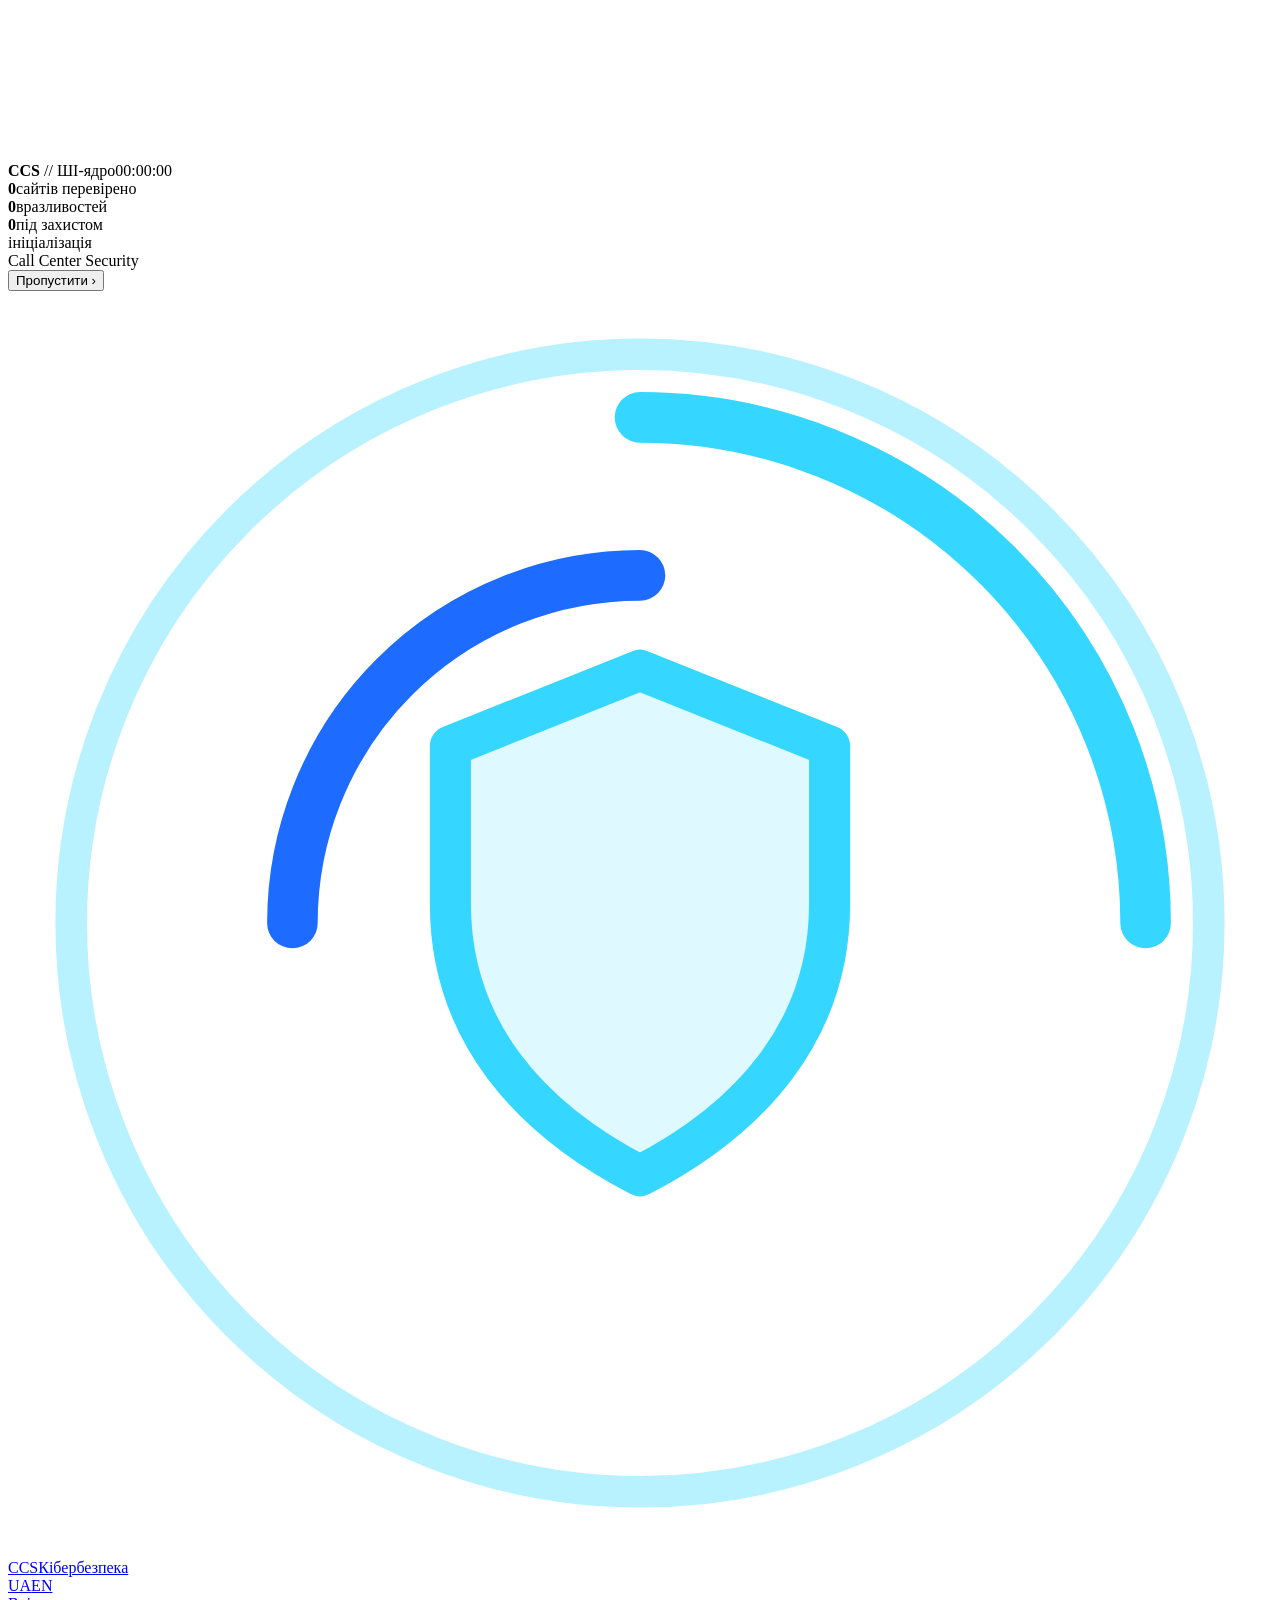
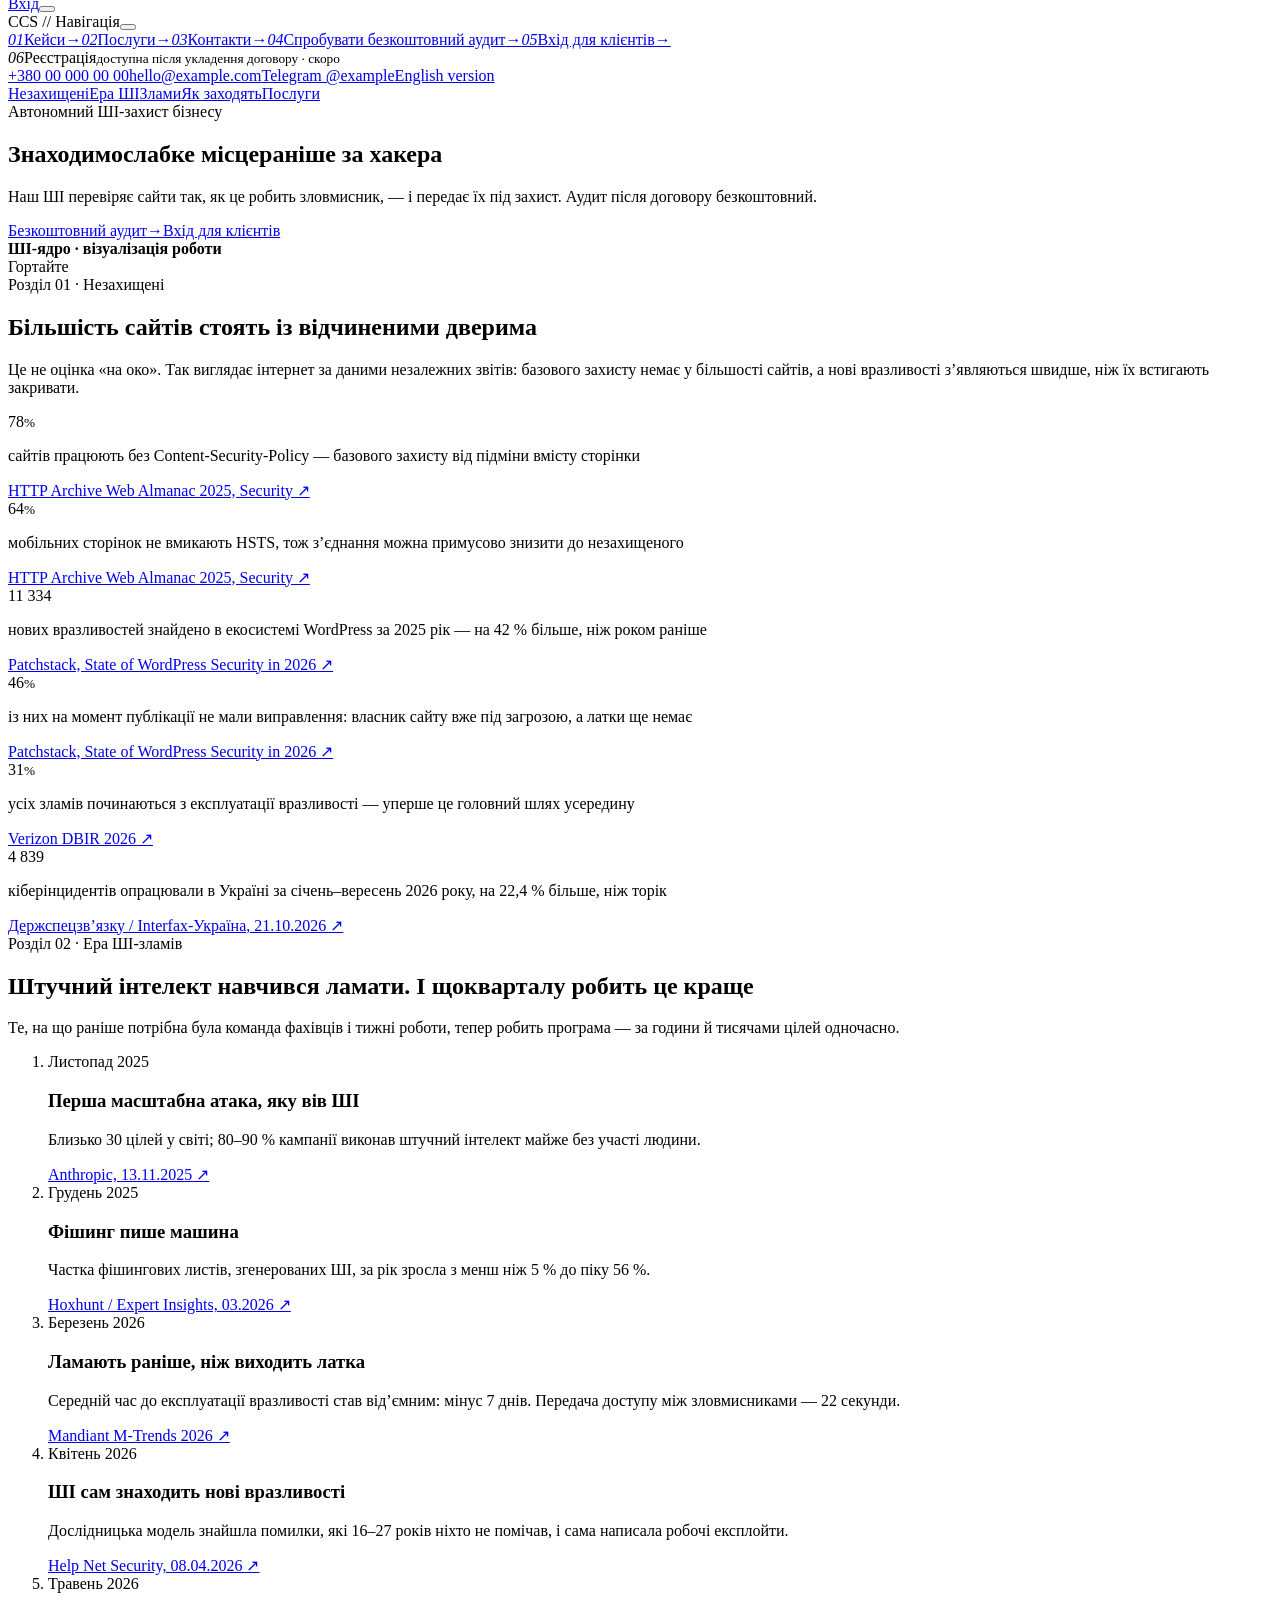
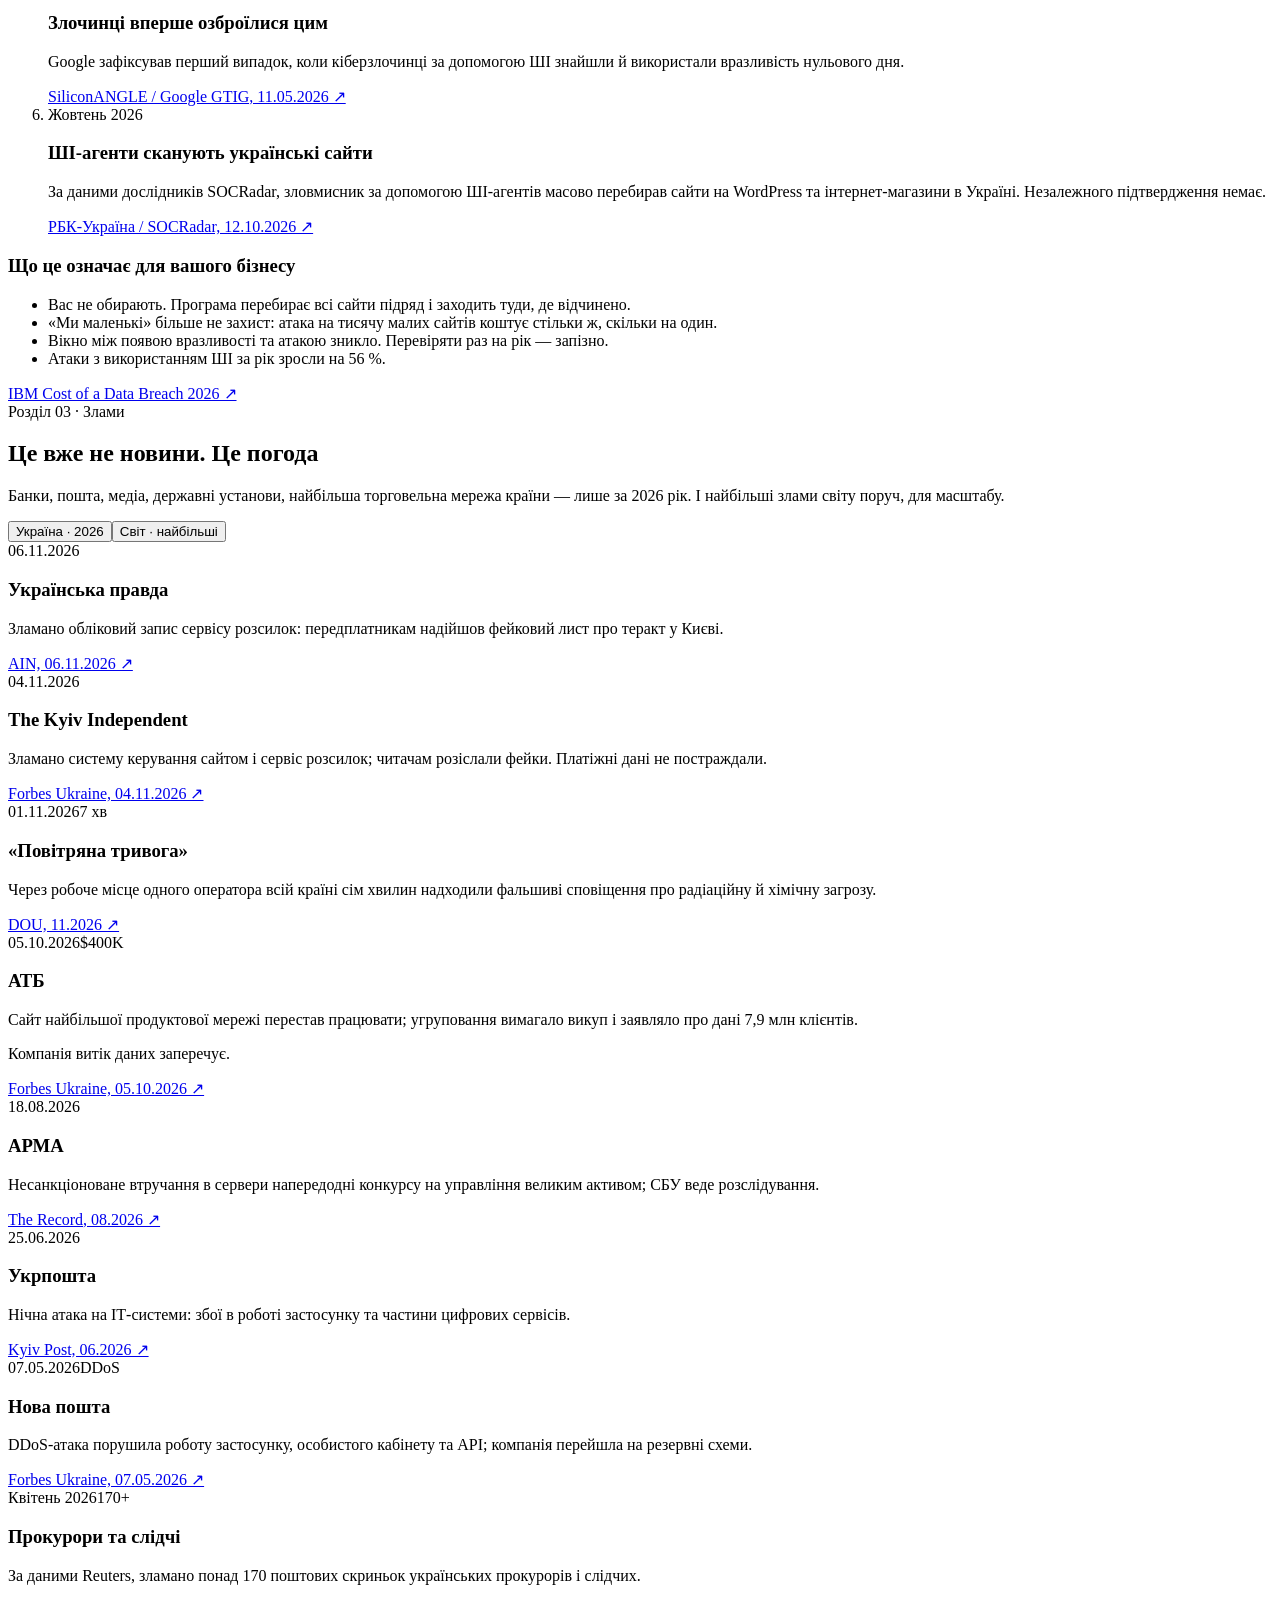
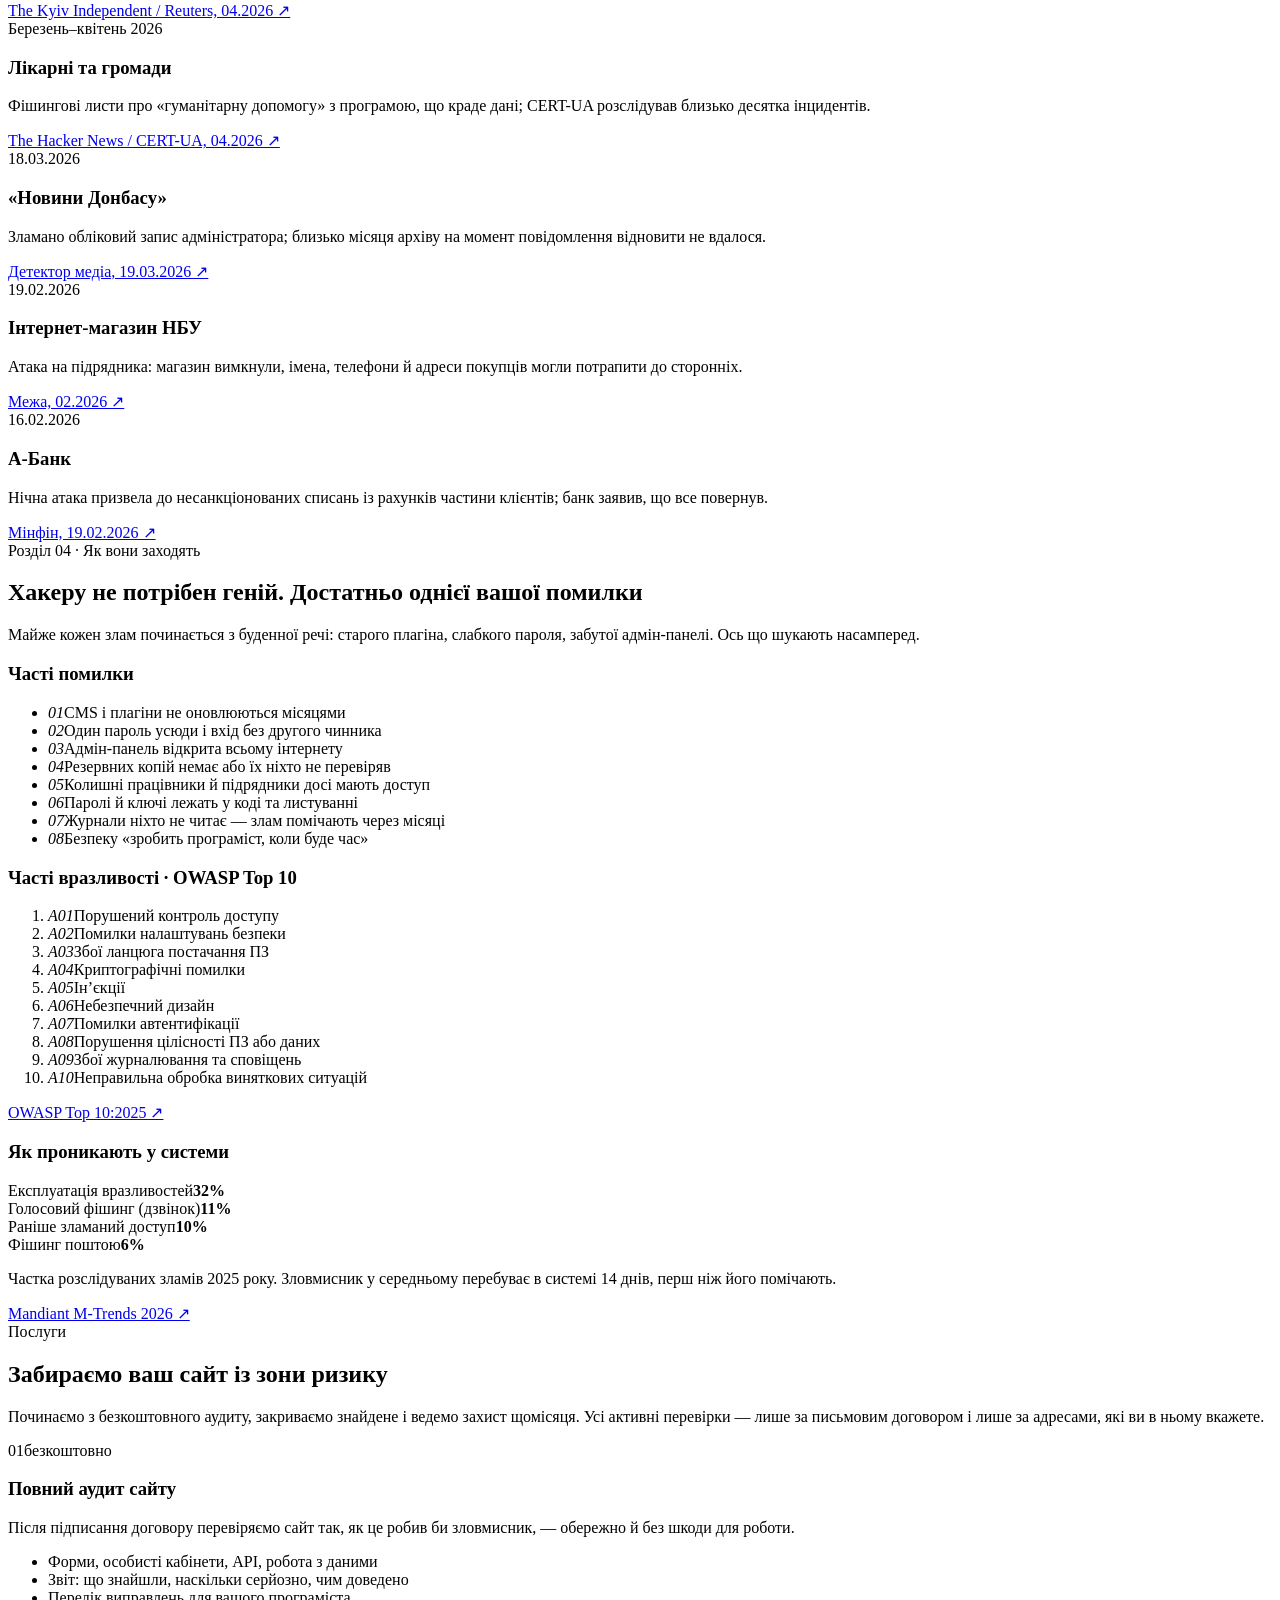
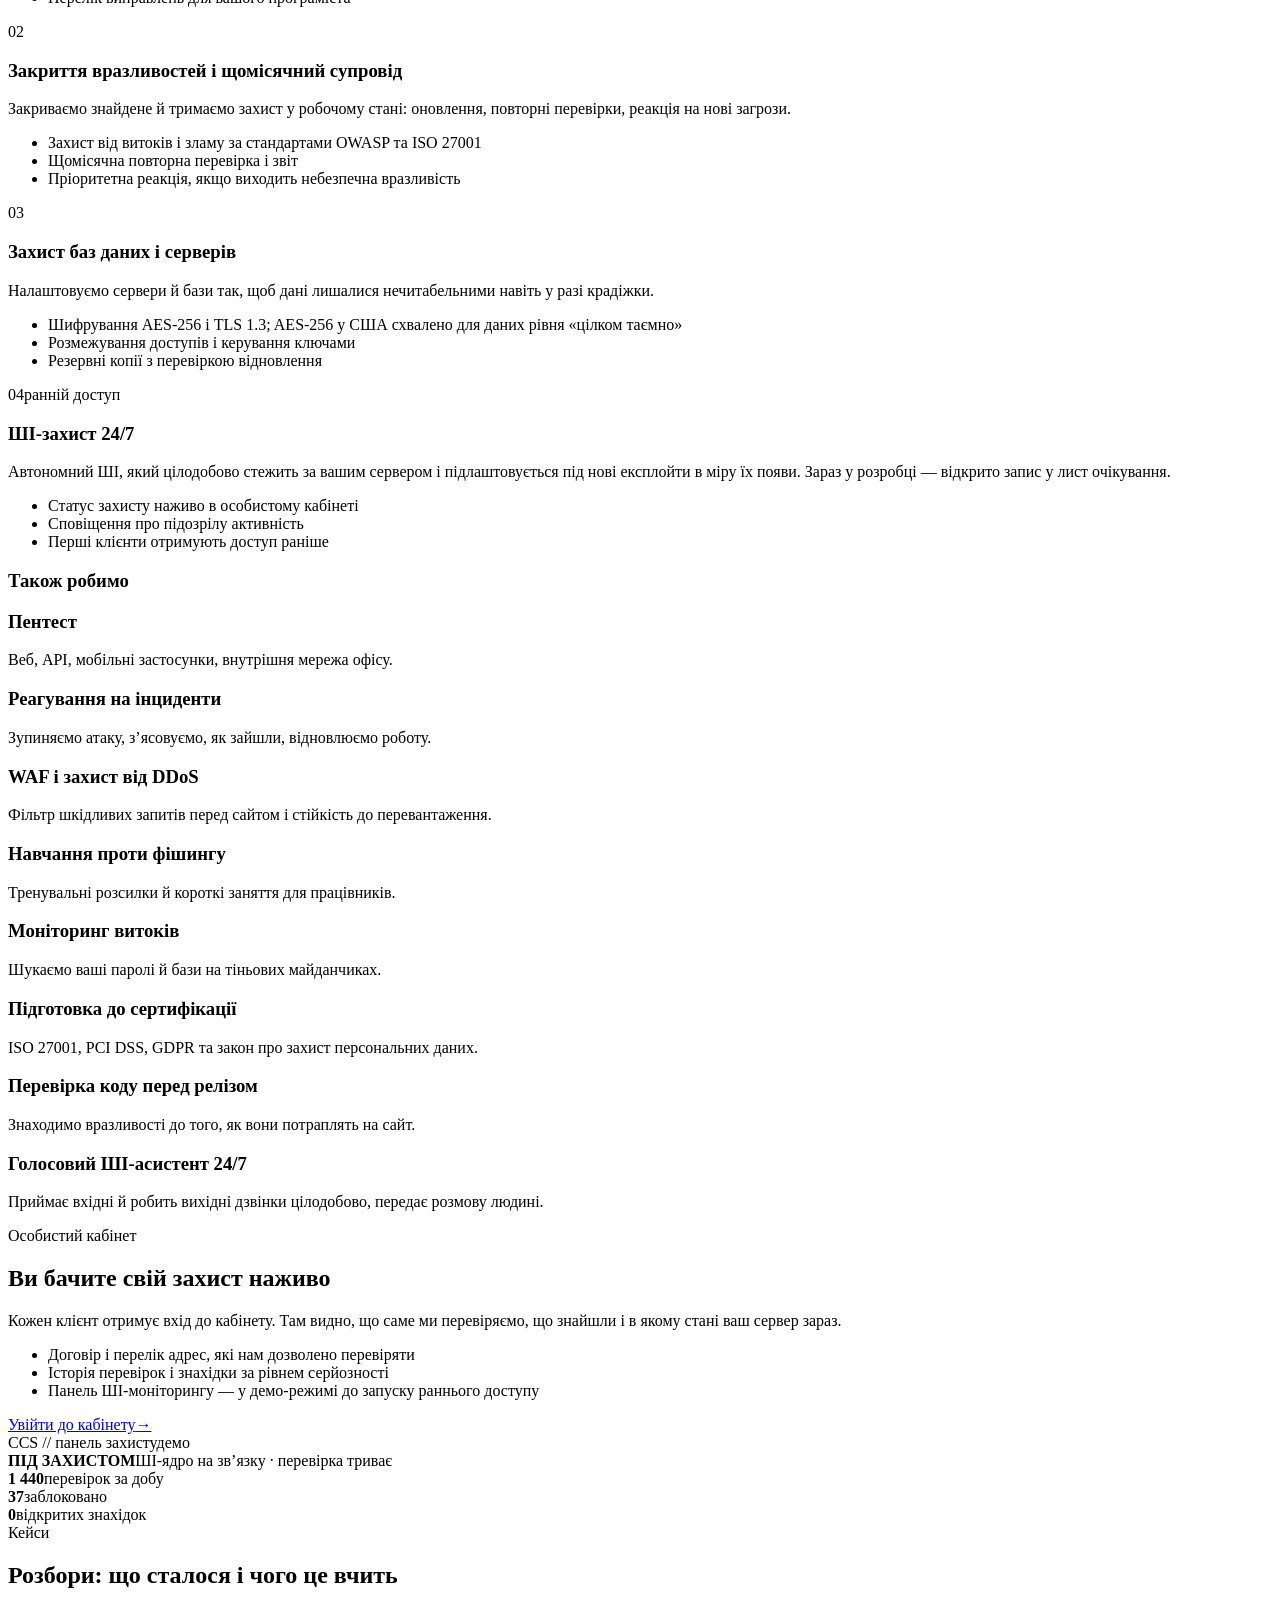
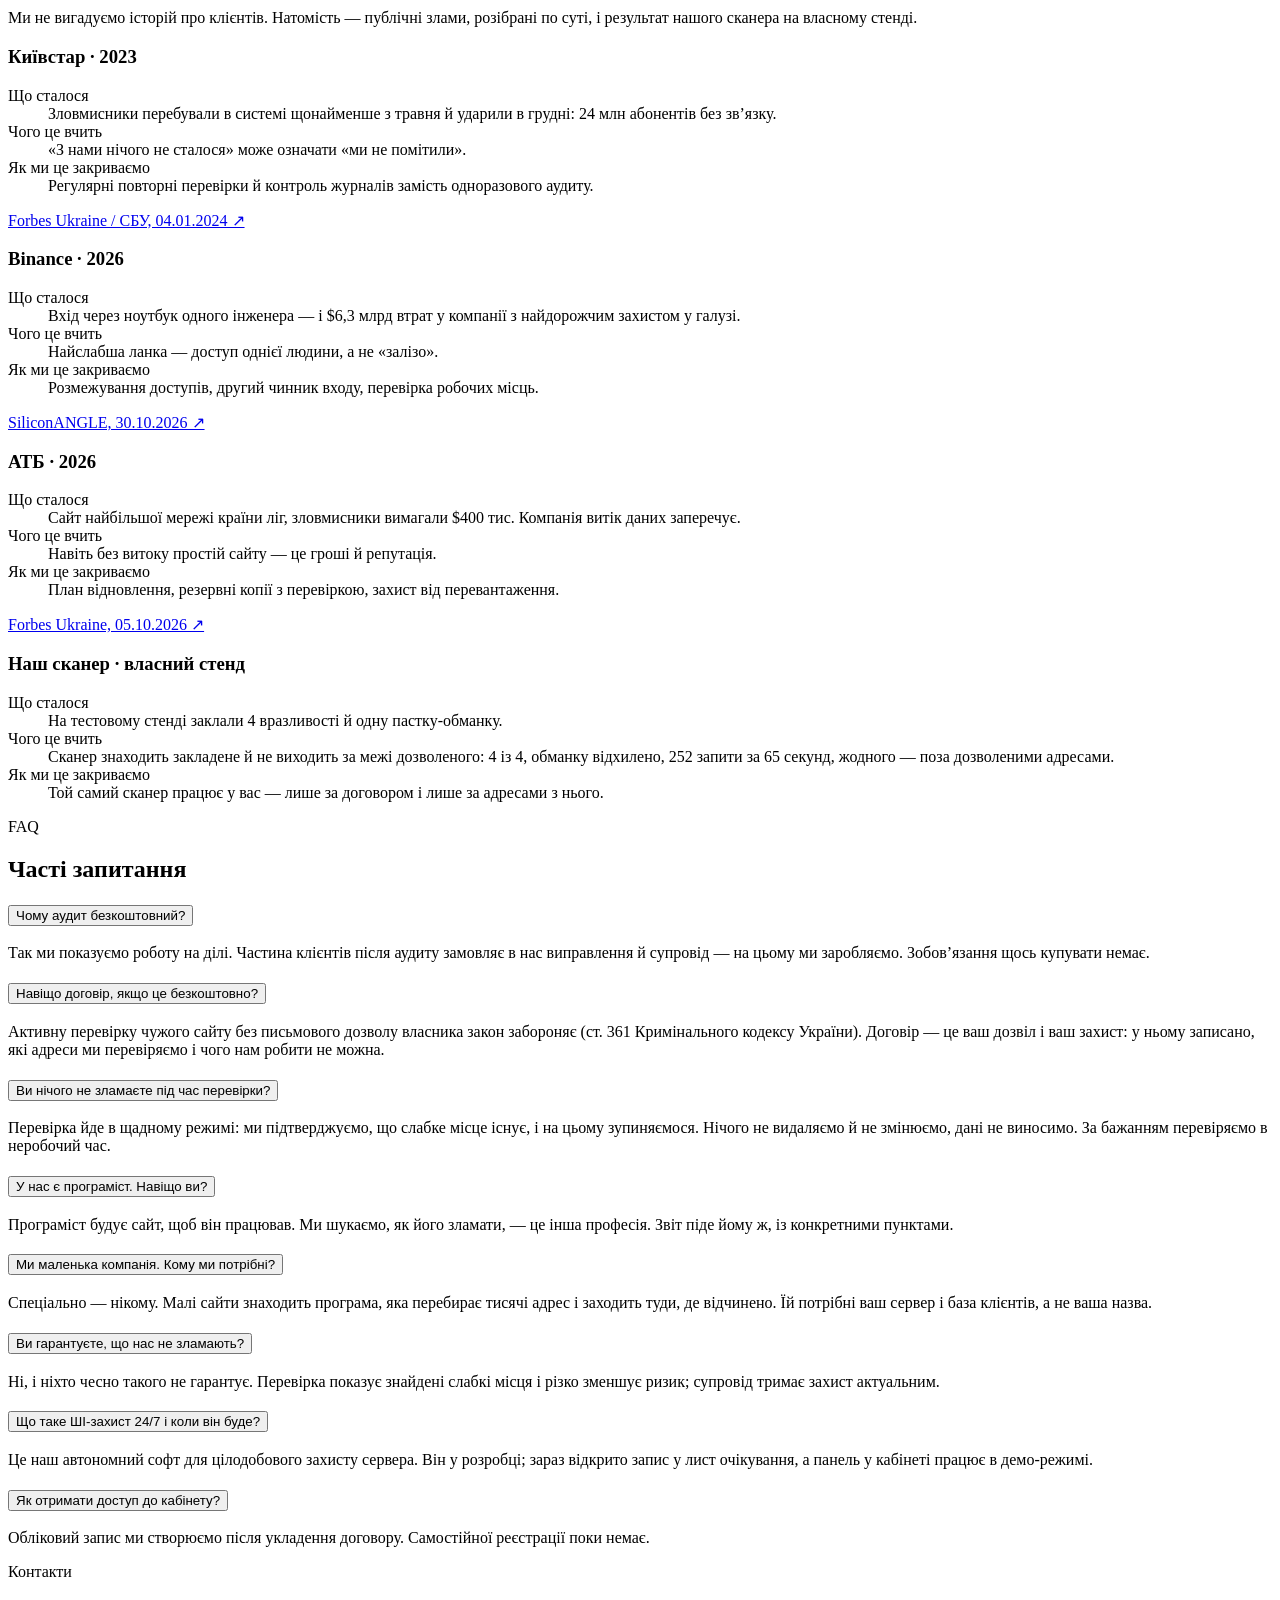
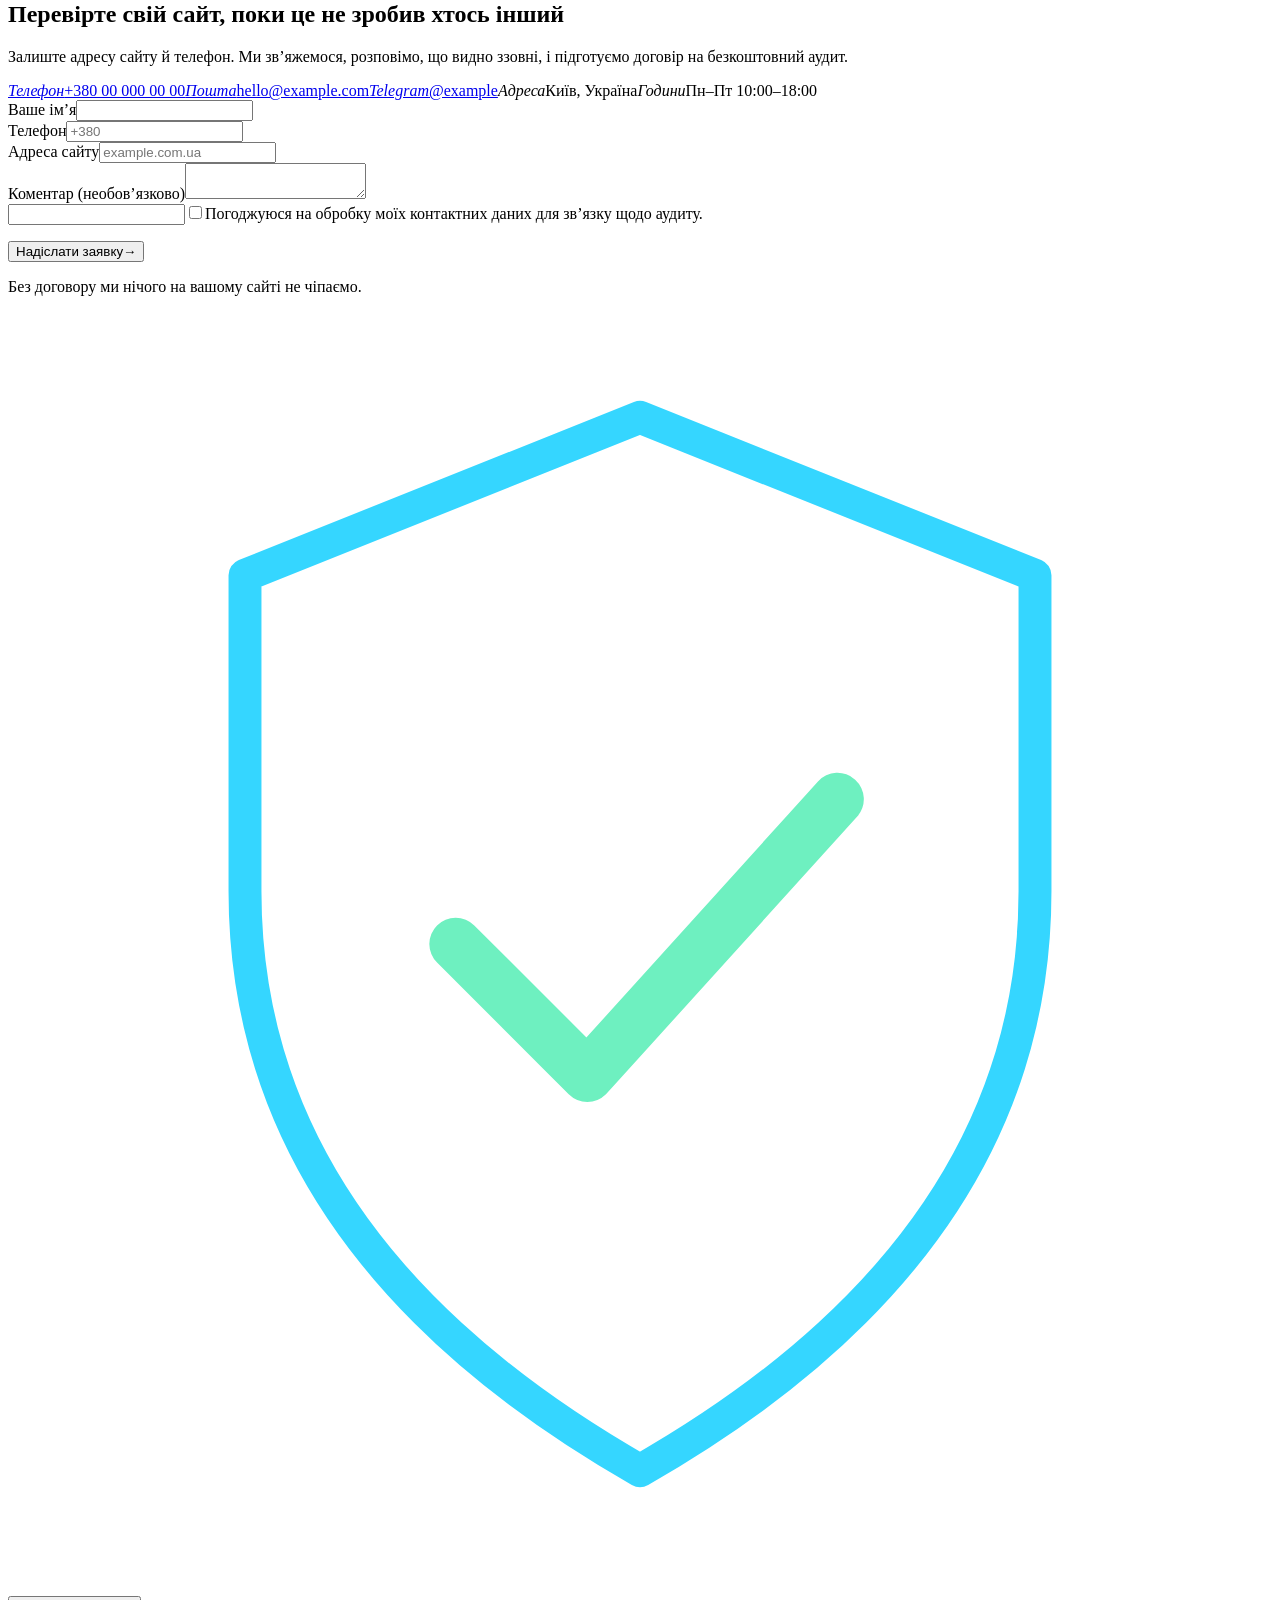
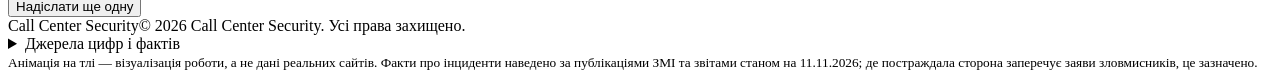
==== index.html @ da799a5f "Site preview build Co-Authored-By: Claude <noreply@anthropic.com>" ====
<!DOCTYPE html><html lang="uk" data-mood="intro"><head><meta charset="utf-8"><meta name="viewport" content="width=device-width, initial-scale=1, viewport-fit=cover"><title>CCS — Кібербезпека для бізнесу — аудит, пентест, захист 24/7</title><meta name="description" content="Безкоштовний аудит сайту, пентест за договором, щомісячний супровід захисту та ШІ-моніторинг. Знаходимо слабкі місця раніше за зловмисників."><meta name="theme-color" content="#03060d"><meta name="robots" content="noindex, nofollow"><meta property="og:title" content="CCS — Кібербезпека для бізнесу — аудит, пентест, захист 24/7"><meta property="og:description" content="Безкоштовний аудит сайту, пентест за договором, щомісячний супровід захисту та ШІ-моніторинг. Знаходимо слабкі місця раніше за зловмисників."><meta property="og:type" content="website"><link rel="icon" type="image/svg+xml" href="/ccs-site-preview/favicon.svg"><script>(function(){const intro = true;

      const root = document.documentElement;
      root.classList.add('js');
      // страховка: если скрипт интро не запустился, страница всё равно откроется
      if (intro) setTimeout(() => root.classList.add('intro-done'), 7000);
      else root.classList.add('intro-done');
    })();</script><meta http-equiv="content-security-policy" content="default-src 'self';img-src 'self' data:;font-src 'self';connect-src 'self';object-src 'none';base-uri 'self';form-action 'self'; script-src 'self' 'sha256-xIb/Pa7FUshAu4ihwjchYcQpyCI8eS8kt40GpOAYCz8=' 'sha256-1BvDVWLr3QCC20uHhUDi27eDFVJpk1uMQJGIWKUks2I=' 'sha256-kmZE/W8I1iuTnl1b3yqzv9/DQZenPngd3NjSKMQl7y0=' 'sha256-Y8t0ntteBwH+PqGKUyjWW3CAk+BNJKSoQc0xZ68FjhM=' 'sha256-0O7iB6zr9x0r6X6eWYITC9V5q+yWCGAoFvcysBGbY9Q='; style-src 'self' ;"><link rel="stylesheet" href="/ccs-site-preview/_astro/content.CnmE0lXa.css"></head><body><div class="tone" aria-hidden="true"></div><canvas class="scene" id="scene" aria-hidden="true"></canvas><div class="veil" aria-hidden="true"></div><div class="intro" id="intro" aria-hidden="true" data-scanning="сканування мережі" data-done="захист активний" data-vuln="вразливість" data-safe="захищено"><div class="intro-frame"><i class="c tl"></i><i class="c tr"></i><i class="c bl"></i><i class="c br"></i><div class="intro-top"><span><b>CCS</b> // ШІ-ядро</span><span data-intro-clock>00:00:00</span></div><div class="intro-log" data-intro-log></div><div class="intro-metrics"><div><b data-intro-n="scanned">0</b><span>сайтів перевірено</span></div><div class="bad"><b data-intro-n="vuln">0</b><span>вразливостей</span></div><div class="ok"><b data-intro-n="prot">0</b><span>під захистом</span></div></div><div class="intro-center"><div class="intro-status" data-intro-status>ініціалізація</div><div class="intro-title" data-intro-title>Call Center Security</div></div><div class="intro-bar"><i data-intro-bar></i></div><button class="intro-skip" type="button" data-intro-skip>Пропустити ›</button></div><div class="intro-flash" data-intro-flash></div></div><header class="top" id="top"><a class="brand" href="/ccs-site-preview/" aria-label="Call Center Security"><svg class="brand-mark" viewBox="0 0 40 40" fill="none" aria-hidden="true"><circle cx="20" cy="20" r="18" stroke="#35d6ff" stroke-opacity=".35"></circle><path class="spin" d="M20 4a16 16 0 0 1 16 16" stroke="#35d6ff" stroke-width="1.6" stroke-linecap="round"></path><path class="spin rev" d="M20 9a11 11 0 0 0-11 11" stroke="#1e6bff" stroke-width="1.6" stroke-linecap="round"></path><path d="M20 12l6 2.4v5c0 4-2.5 6.8-6 8.6-3.5-1.8-6-4.600-6-8.600v-5L20 12z" fill="#35d6ff" fill-opacity=".16" stroke="#35d6ff" stroke-width="1.3" stroke-linejoin="round"></path></svg><span><span class="brand-name">CCS</span><span class="brand-sub">Кібербезпека</span></span></a><nav class="lang" aria-label="Language"><a href="/ccs-site-preview/" hreflang="uk" aria-current="true">UA</a><a href="/ccs-site-preview/en/" hreflang="en" data-wipe>EN</a></nav><a class="btn btn-ghost btn-sm btn-login" href="/ccs-site-preview/cabinet/">Вхід</a><button class="burger" id="burger" type="button" aria-expanded="false" aria-controls="menu" aria-label="Меню"><i></i><i></i><i></i></button></header><div class="menu" id="menu" aria-hidden="true"><div class="menu-back" data-menu-close></div><aside class="menu-panel" role="dialog" aria-modal="true" aria-label="Навігація"><div class="menu-head"><span>CCS // Навігація</span><button class="menu-close" type="button" data-menu-close aria-label="Закрити"></button></div><nav class="menu-nav"><a href="#cases" data-menu-link><i>01</i><span>Кейси</span><span class="go" aria-hidden="true">→</span></a><a href="#services" data-menu-link><i>02</i><span>Послуги</span><span class="go" aria-hidden="true">→</span></a><a href="#contacts" data-menu-link><i>03</i><span>Контакти</span><span class="go" aria-hidden="true">→</span></a><a href="#audit" data-menu-link><i>04</i><span>Спробувати безкоштовний аудит</span><span class="go" aria-hidden="true">→</span></a><a href="/ccs-site-preview/cabinet/" data-menu-link><i>05</i><span>Вхід для клієнтів</span><span class="go" aria-hidden="true">→</span></a><div class="soon" aria-disabled="true"><i>06</i><span>Реєстрація</span><small>доступна після укладення договору · скоро</small></div></nav><div class="menu-foot"><a href="tel:+380000000000">+380 00 000 00 00</a><a href="mailto:hello@example.com">hello@example.com</a><a href="https://t.me/example" target="_blank" rel="noopener">Telegram @example</a><a href="/ccs-site-preview/en/" hreflang="en" data-wipe>English version</a></div></aside></div><nav class="rail" aria-label="Навігація"><a href="#exposed" data-rail="exposed">Незахищені</a><a href="#ai" data-rail="ai">Ера ШІ</a><a href="#incidents" data-rail="incidents">Злами</a><a href="#entry" data-rail="entry">Як заходять</a><a href="#services" data-rail="services">Послуги</a></nav><main><section class="section full hero" id="hero" data-mood="hero"><div class="wrap"><span class="kicker" data-hero>Автономний ШІ-захист бізнесу</span><h1 class="h1"><span class="line"><span data-hero-line>Знаходимо</span></span><span class="line"><span data-hero-line class="grad">слабке місце</span></span><span class="line"><span data-hero-line>раніше за хакера</span></span></h1><p class="lead" data-hero>Наш ШІ перевіряє сайти так, як це робить зловмисник, — і передає їх під захист. Аудит після договору безкоштовний.</p><div class="hero-cta" data-hero><a class="btn btn-primary" href="#audit">Безкоштовний аудит<span class="arrow" aria-hidden="true">→</span></a><a class="btn btn-ghost" href="/ccs-site-preview/cabinet/">Вхід для клієнтів</a></div><div class="panel hud-chip" data-hero aria-hidden="true"><i class="dot"></i><b>ШІ-ядро · візуалізація роботи</b><div class="hud-feed" data-feed data-vuln="вразливість" data-safe="захищено"></div></div></div><div class="scroll-hint" aria-hidden="true"><i></i>Гортайте</div></section><!-- 01 --><section class="section full story" id="exposed" data-mood="exposed"><div class="wrap"><div class="story-head"><span class="kicker" data-reveal>Розділ 01 · Незахищені</span><h2 class="h2" data-reveal>Більшість сайтів стоять із відчиненими дверима</h2><p class="lead" data-reveal>Це не оцінка «на око». Так виглядає інтернет за даними незалежних звітів: базового захисту немає у більшості сайтів, а нові вразливості з’являються швидше, ніж їх встигають закривати.</p></div><div class="stats"><article class="panel scan stat" data-reveal data-glow><div class="stat-num"><span data-count="78" data-locale="uk">78</span><small>%</small></div><p>сайтів працюють без Content-Security-Policy — базового захисту від підміни вмісту сторінки</p><a class="src" href="https://almanac.httparchive.org/en/2025/security" target="_blank" rel="noopener">HTTP Archive Web Almanac 2025, Security ↗</a></article><article class="panel scan stat" data-reveal data-glow><div class="stat-num"><span data-count="64" data-locale="uk">64</span><small>%</small></div><p>мобільних сторінок не вмикають HSTS, тож з’єднання можна примусово знизити до незахищеного</p><a class="src" href="https://almanac.httparchive.org/en/2025/security" target="_blank" rel="noopener">HTTP Archive Web Almanac 2025, Security ↗</a></article><article class="panel scan stat" data-reveal data-glow><div class="stat-num"><span data-count="11334" data-locale="uk">11 334</span></div><p>нових вразливостей знайдено в екосистемі WordPress за 2025 рік — на 42 % більше, ніж роком раніше</p><a class="src" href="https://patchstack.com/whitepaper/state-of-wordpress-security-in-2026/" target="_blank" rel="noopener">Patchstack, State of WordPress Security in 2026 ↗</a></article><article class="panel scan stat" data-reveal data-glow><div class="stat-num"><span data-count="46" data-locale="uk">46</span><small>%</small></div><p>із них на момент публікації не мали виправлення: власник сайту вже під загрозою, а латки ще немає</p><a class="src" href="https://patchstack.com/whitepaper/state-of-wordpress-security-in-2026/" target="_blank" rel="noopener">Patchstack, State of WordPress Security in 2026 ↗</a></article><article class="panel scan stat" data-reveal data-glow><div class="stat-num"><span data-count="31" data-locale="uk">31</span><small>%</small></div><p>усіх зламів починаються з експлуатації вразливості — уперше це головний шлях усередину</p><a class="src" href="https://www.verizon.com/about/news/breach-industry-wide-dbir-finds" target="_blank" rel="noopener">Verizon DBIR 2026 ↗</a></article><article class="panel scan stat" data-reveal data-glow><div class="stat-num"><span data-count="4839" data-locale="uk">4 839</span></div><p>кіберінцидентів опрацювали в Україні за січень–вересень 2026 року, на 22,4 % більше, ніж торік</p><a class="src" href="https://interfax.com.ua/news/interview/1224037.html" target="_blank" rel="noopener">Держспецзв’язку / Interfax-Україна, 21.10.2026 ↗</a></article></div></div></section><!-- 02 --><section class="section full story right" id="ai" data-mood="ai"><div class="wrap"><div class="story-head"><span class="kicker" data-reveal>Розділ 02 · Ера ШІ-зламів</span><h2 class="h2" data-reveal>Штучний інтелект навчився ламати. І щокварталу робить це краще</h2><p class="lead" data-reveal>Те, на що раніше потрібна була команда фахівців і тижні роботи, тепер робить програма — за години й тисячами цілей одночасно.</p></div><div class="two"><ol class="timeline"><li class="panel scan tl-item" data-reveal data-glow><span class="tl-date">Листопад 2025</span><h3 class="h3">Перша масштабна атака, яку вів ШІ</h3><p>Близько 30 цілей у світі; 80–90 % кампанії виконав штучний інтелект майже без участі людини.</p><a class="src" href="https://www.anthropic.com/news/disrupting-AI-espionage" target="_blank" rel="noopener">Anthropic, 13.11.2025 ↗</a></li><li class="panel scan tl-item" data-reveal data-glow><span class="tl-date">Грудень 2025</span><h3 class="h3">Фішинг пише машина</h3><p>Частка фішингових листів, згенерованих ШІ, за рік зросла з менш ніж 5 % до піку 56 %.</p><a class="src" href="https://expertinsights.com/news/ai-generated-phishing-surges-hoxhunt-finds" target="_blank" rel="noopener">Hoxhunt / Expert Insights, 03.2026 ↗</a></li><li class="panel scan tl-item" data-reveal data-glow><span class="tl-date">Березень 2026</span><h3 class="h3">Ламають раніше, ніж виходить латка</h3><p>Середній час до експлуатації вразливості став від’ємним: мінус 7 днів. Передача доступу між зловмисниками — 22 секунди.</p><a class="src" href="https://cloud.google.com/blog/topics/threat-intelligence/m-trends-2026" target="_blank" rel="noopener">Mandiant M-Trends 2026 ↗</a></li><li class="panel scan tl-item" data-reveal data-glow><span class="tl-date">Квітень 2026</span><h3 class="h3">ШІ сам знаходить нові вразливості</h3><p>Дослідницька модель знайшла помилки, які 16–27 років ніхто не помічав, і сама написала робочі експлойти.</p><a class="src" href="https://www.helpnetsecurity.com/2026/04/08/anthropic-claude-mythos-preview-identify-vulnerabilities/" target="_blank" rel="noopener">Help Net Security, 08.04.2026 ↗</a></li><li class="panel scan tl-item" data-reveal data-glow><span class="tl-date">Травень 2026</span><h3 class="h3">Злочинці вперше озброїлися цим</h3><p>Google зафіксував перший випадок, коли кіберзлочинці за допомогою ШІ знайшли й використали вразливість нульового дня.</p><a class="src" href="https://siliconangle.com/2026/05/11/google-says-criminals-used-ai-build-working-zero-day-exploit-first-time/" target="_blank" rel="noopener">SiliconANGLE / Google GTIG, 11.05.2026 ↗</a></li><li class="panel scan tl-item" data-reveal data-glow><span class="tl-date">Жовтень 2026</span><h3 class="h3">ШІ-агенти сканують українські сайти</h3><p>За даними дослідників SOCRadar, зловмисник за допомогою ШІ-агентів масово перебирав сайти на WordPress та інтернет-магазини в Україні. Незалежного підтвердження немає.</p><a class="src" href="https://www.rbc.ua/rus/news/nova-kiberataka-ukrayinu-hakeri-zmusili-shi-1791809514.html" target="_blank" rel="noopener">РБК-Україна / SOCRadar, 12.10.2026 ↗</a></li></ol><aside class="panel impact" data-reveal data-glow><span class="corners"></span><h3 class="h3 accent">Що це означає для вашого бізнесу</h3><ul><li>Вас не обирають. Програма перебирає всі сайти підряд і заходить туди, де відчинено.</li><li>«Ми маленькі» більше не захист: атака на тисячу малих сайтів коштує стільки ж, скільки на один.</li><li>Вікно між появою вразливості та атакою зникло. Перевіряти раз на рік — запізно.</li><li>Атаки з використанням ШІ за рік зросли на 56 %.</li></ul><a class="src" href="https://www.ibm.com/reports/data-breach" target="_blank" rel="noopener">IBM Cost of a Data Breach 2026 ↗</a></aside></div></div></section><!-- 03 --><section class="section full story" id="incidents" data-mood="incidents"><div class="wrap"><div class="story-head"><span class="kicker" data-reveal>Розділ 03 · Злами</span><h2 class="h2" data-reveal>Це вже не новини. Це погода</h2><p class="lead" data-reveal>Банки, пошта, медіа, державні установи, найбільша торговельна мережа країни — лише за 2026 рік. І найбільші злами світу поруч, для масштабу.</p></div><div><div class="tabs" role="tablist" data-reveal><button class="tab" role="tab" type="button" aria-selected="true" aria-controls="inc-ua" id="tab-ua">Україна · 2026</button><button class="tab" role="tab" type="button" aria-selected="false" aria-controls="inc-world" id="tab-world">Світ · найбільші</button></div></div><div class="incidents" id="inc-ua" role="tabpanel" aria-labelledby="tab-ua"><article class="panel scan incident" data-reveal data-glow><div class="incident-top"><span class="tl-date">06.11.2026</span></div><h3 class="h3">Українська правда</h3><p>Зламано обліковий запис сервісу розсилок: передплатникам надійшов фейковий лист про теракт у Києві.</p><a class="src" href="https://ain.ua/2026/11/06/z-rozsilok-ukrayinskoyi-pravdi-ta-the-kyiv-independent-nadislali-feikovi-povidomlennia-pislia-zlamiv/" target="_blank" rel="noopener">AIN, 06.11.2026 ↗</a></article><article class="panel scan incident" data-reveal data-glow><div class="incident-top"><span class="tl-date">04.11.2026</span></div><h3 class="h3">The Kyiv Independent</h3><p>Зламано систему керування сайтом і сервіс розсилок; читачам розіслали фейки. Платіжні дані не постраждали.</p><a class="src" href="https://forbes.ua/news/the-kyiv-independent-zaznav-kiberataki-xakeri-rozsilali-feiki-pro-zelenskogo-04112026-43514" target="_blank" rel="noopener">Forbes Ukraine, 04.11.2026 ↗</a></article><article class="panel scan incident" data-reveal data-glow><div class="incident-top"><span class="tl-date">01.11.2026</span><span class="incident-fig">7 хв</span></div><h3 class="h3">«Повітряна тривога»</h3><p>Через робоче місце одного оператора всій країні сім хвилин надходили фальшиві сповіщення про радіаційну й хімічну загрозу.</p><a class="src" href="https://dou.ua/lenta/news/air-alert-app-malfunction/" target="_blank" rel="noopener">DOU, 11.2026 ↗</a></article><article class="panel scan incident" data-reveal data-glow><div class="incident-top"><span class="tl-date">05.10.2026</span><span class="incident-fig">$400K</span></div><h3 class="h3">АТБ</h3><p>Сайт найбільшої продуктової мережі перестав працювати; угруповання вимагало викуп і заявляло про дані 7,9 млн клієнтів.</p><p class="note">Компанія витік даних заперечує.</p><a class="src" href="https://forbes.ua/innovations/merezu-voni-ne-poklali-xakeri-zlamali-sait-atb-i-vimagali-400-000-vikupu-ci-buli-pid-zagrozoiu-dani-klijentiv-i-skilki-moze-kostuvati-vidnovlennia-rozbir-05102026-42667" target="_blank" rel="noopener">Forbes Ukraine, 05.10.2026 ↗</a></article><article class="panel scan incident" data-reveal data-glow><div class="incident-top"><span class="tl-date">18.08.2026</span></div><h3 class="h3">АРМА</h3><p>Несанкціоноване втручання в сервери напередодні конкурсу на управління великим активом; СБУ веде розслідування.</p><a class="src" href="https://therecord.media/hackers-target-ukraine-agency-sanctioned-russians" target="_blank" rel="noopener">The Record, 08.2026 ↗</a></article><article class="panel scan incident" data-reveal data-glow><div class="incident-top"><span class="tl-date">25.06.2026</span></div><h3 class="h3">Укрпошта</h3><p>Нічна атака на ІТ-системи: збої в роботі застосунку та частини цифрових сервісів.</p><a class="src" href="https://www.kyivpost.com/uk/post/78971" target="_blank" rel="noopener">Kyiv Post, 06.2026 ↗</a></article><article class="panel scan incident" data-reveal data-glow><div class="incident-top"><span class="tl-date">07.05.2026</span><span class="incident-fig">DDoS</span></div><h3 class="h3">Нова пошта</h3><p>DDoS-атака порушила роботу застосунку, особистого кабінету та API; компанія перейшла на резервні схеми.</p><a class="src" href="https://forbes.ua/news/nova-poshta-povidomila-pro-ddos-ataku-na-svoi-sistemi-mozhlivi-zboi-u-roboti-servisiv-07052026-38650" target="_blank" rel="noopener">Forbes Ukraine, 07.05.2026 ↗</a></article><article class="panel scan incident" data-reveal data-glow><div class="incident-top"><span class="tl-date">Квітень 2026</span><span class="incident-fig">170+</span></div><h3 class="h3">Прокурори та слідчі</h3><p>За даними Reuters, зламано понад 170 поштових скриньок українських прокурорів і слідчих.</p><a class="src" href="https://kyivindependent.com/russia-hacks-over-over-170-accounts-of-ukrainian-prosecutors-investigators-reuters-reports/" target="_blank" rel="noopener">The Kyiv Independent / Reuters, 04.2026 ↗</a></article><article class="panel scan incident" data-reveal data-glow><div class="incident-top"><span class="tl-date">Березень–квітень 2026</span></div><h3 class="h3">Лікарні та громади</h3><p>Фішингові листи про «гуманітарну допомогу» з програмою, що краде дані; CERT-UA розслідував близько десятка інцидентів.</p><a class="src" href="https://thehackernews.com/2026/04/uac-0247-targets-ukrainian-clinics-and.html" target="_blank" rel="noopener">The Hacker News / CERT-UA, 04.2026 ↗</a></article><article class="panel scan incident" data-reveal data-glow><div class="incident-top"><span class="tl-date">18.03.2026</span></div><h3 class="h3">«Новини Донбасу»</h3><p>Зламано обліковий запис адміністратора; близько місяця архіву на момент повідомлення відновити не вдалося.</p><a class="src" href="https://detector.media/infospace/article/248426/2026-03-19-rosiyski-khakery-atakuvaly-sayt-media-novyny-donbasu-dopovneno/" target="_blank" rel="noopener">Детектор медіа, 19.03.2026 ↗</a></article><article class="panel scan incident" data-reveal data-glow><div class="incident-top"><span class="tl-date">19.02.2026</span></div><h3 class="h3">Інтернет-магазин НБУ</h3><p>Атака на підрядника: магазин вимкнули, імена, телефони й адреси покупців могли потрапити до сторонніх.</p><a class="src" href="https://mezha.ua/news/nbu-povidomiv-pro-kiberataku-na-sviy-internet-magazin-308735/" target="_blank" rel="noopener">Межа, 02.2026 ↗</a></article><article class="panel scan incident" data-reveal data-glow><div class="incident-top"><span class="tl-date">16.02.2026</span></div><h3 class="h3">А-Банк</h3><p>Нічна атака призвела до несанкціонованих списань із рахунків частини клієнтів; банк заявив, що все повернув.</p><a class="src" href="https://minfin.com.ua/ua/2026/02/19/168519242/" target="_blank" rel="noopener">Мінфін, 19.02.2026 ↗</a></article></div><div class="incidents" id="inc-world" role="tabpanel" aria-labelledby="tab-world" hidden><article class="panel scan incident" data-reveal data-glow><div class="incident-top"><span class="tl-date">29.10.2026</span><span class="incident-fig">$6.3B</span></div><h3 class="h3">Binance</h3><p>Найбільша крадіжка криптовалюти в історії. Вхід — через ноутбук одного інженера.</p><a class="src" href="https://siliconangle.com/2026/10/30/hackers-steal-6-3b-from-binance-in-biggest-ever-crypto-heist/" target="_blank" rel="noopener">SiliconANGLE, 30.10.2026 ↗</a></article><article class="panel scan incident" data-reveal data-glow><div class="incident-top"><span class="tl-date">Вересень 2025</span><span class="incident-fig">£1.9B</span></div><h3 class="h3">Jaguar Land Rover</h3><p>Виробництво зупинилося на тижні. Найдорожча кіберподія в історії Великої Британії за незалежною оцінкою.</p><a class="src" href="https://www.reinsurancene.ws/jaguar-land-rover-attack-most-economically-damaging-cyber-event-to-hit-uk-cmc/" target="_blank" rel="noopener">Reinsurance News / Cyber Monitoring Centre ↗</a></article><article class="panel scan incident" data-reveal data-glow><div class="incident-top"><span class="tl-date">2025</span><span class="incident-fig">1 млрд</span></div><h3 class="h3">Клієнти Salesforce</h3><p>Через сторонні сервіси викрадено щонайменше мільярд записів клієнтів великих компаній.</p><a class="src" href="https://techcrunch.com/2025/12/19/hacks-thefts-and-disruption-the-worst-data-breaches-of-2025/" target="_blank" rel="noopener">TechCrunch, 19.12.2025 ↗</a></article><article class="panel scan incident" data-reveal data-glow><div class="incident-top"><span class="tl-date">21.02.2025</span><span class="incident-fig">$1.5B</span></div><h3 class="h3">Bybit</h3><p>ФБР приписує крадіжку північнокорейському угрупованню.</p><a class="src" href="https://ic3.gov/PSA/2025/PSA250226" target="_blank" rel="noopener">FBI IC3, 26.02.2025 ↗</a></article><article class="panel scan incident" data-reveal data-glow><div class="incident-top"><span class="tl-date">Лютий 2024</span><span class="incident-fig">192,7 млн</span></div><h3 class="h3">Change Healthcare</h3><p>Найбільший витік медичних даних: постраждали 192,7 млн людей, сплачено $22 млн викупу.</p><a class="src" href="https://www.beckershospitalreview.com/healthcare-information-technology/cybersecurity/change-healthcare-data-breach-toll-reaches-192-7-million" target="_blank" rel="noopener">Becker’s Hospital Review ↗</a></article><article class="panel scan incident" data-reveal data-glow><div class="incident-top"><span class="tl-date">12.12.2023</span><span class="incident-fig">24 млн</span></div><h3 class="h3">Київстар</h3><p>24 млн абонентів кілька днів без зв’язку, збитки близько 3,6 млрд грн. Хакери були в системі щонайменше з травня.</p><a class="src" href="https://suspilne.media/664234-materinska-kompania-kiivstaru-nazvala-sumu-zbitkiv-vnaslidok-kiberataki/" target="_blank" rel="noopener">Суспільне, 01.2024 ↗</a></article><article class="panel scan incident" data-reveal data-glow><div class="incident-top"><span class="tl-date">Травень 2023</span><span class="incident-fig">2 773</span></div><h3 class="h3">MOVEit</h3><p>Одна вразливість у програмі для передачі файлів — 2 773 організації та майже 96 млн людей.</p><a class="src" href="https://www.emsisoft.com/en/blog/44123/unpacking-the-moveit-breach-statistics-and-analysis/" target="_blank" rel="noopener">Emsisoft ↗</a></article><article class="panel scan incident" data-reveal data-glow><div class="incident-top"><span class="tl-date">Вересень 2017</span><span class="incident-fig">147 млн</span></div><h3 class="h3">Equifax</h3><p>Невстановлене вчасно оновлення відкрило персональні дані 147 млн людей.</p><a class="src" href="https://www.ftc.gov/enforcement/refunds/equifax-data-breach-settlement" target="_blank" rel="noopener">US FTC ↗</a></article><article class="panel scan incident" data-reveal data-glow><div class="incident-top"><span class="tl-date">27.06.2017</span></div><h3 class="h3">NotPetya</h3><p>Почалася в Україні й обійшла світ. Білий дім назвав її найруйнівнішою та найдорожчою кібератакою в історії.</p><a class="src" href="https://amp.cnn.com/cnn/2018/02/15/politics/white-house-russia-notpetya" target="_blank" rel="noopener">CNN / White House, 15.02.2018 ↗</a></article><article class="panel scan incident" data-reveal data-glow><div class="incident-top"><span class="tl-date">2013</span><span class="incident-fig">3 млрд</span></div><h3 class="h3">Yahoo</h3><p>Скомпрометовано всі облікові записи, що існували на той момент.</p><a class="src" href="https://siliconangle.com/2017/10/03/largest-data-breach-history-3-billion-yahoo-accounts-compromised-2013/" target="_blank" rel="noopener">SiliconANGLE, 03.10.2017 ↗</a></article></div></div></section><!-- 04 --><section class="section full story right" id="entry" data-mood="entry"><div class="wrap"><div class="story-head"><span class="kicker" data-reveal>Розділ 04 · Як вони заходять</span><h2 class="h2" data-reveal>Хакеру не потрібен геній. Достатньо однієї вашої помилки</h2><p class="lead" data-reveal>Майже кожен злам починається з буденної речі: старого плагіна, слабкого пароля, забутої адмін-панелі. Ось що шукають насамперед.</p></div><div class="three"><article class="panel col" data-reveal data-glow><h3 class="h3">Часті помилки</h3><ul><li><i>01</i><span>CMS і плагіни не оновлюються місяцями</span></li><li><i>02</i><span>Один пароль усюди і вхід без другого чинника</span></li><li><i>03</i><span>Адмін-панель відкрита всьому інтернету</span></li><li><i>04</i><span>Резервних копій немає або їх ніхто не перевіряв</span></li><li><i>05</i><span>Колишні працівники й підрядники досі мають доступ</span></li><li><i>06</i><span>Паролі й ключі лежать у коді та листуванні</span></li><li><i>07</i><span>Журнали ніхто не читає — злам помічають через місяці</span></li><li><i>08</i><span>Безпеку «зробить програміст, коли буде час»</span></li></ul></article><article class="panel col" data-reveal data-glow><h3 class="h3">Часті вразливості · OWASP Top 10</h3><ol><li><i>A01</i><span>Порушений контроль доступу</span></li><li><i>A02</i><span>Помилки налаштувань безпеки</span></li><li><i>A03</i><span>Збої ланцюга постачання ПЗ</span></li><li><i>A04</i><span>Криптографічні помилки</span></li><li><i>A05</i><span>Ін’єкції</span></li><li><i>A06</i><span>Небезпечний дизайн</span></li><li><i>A07</i><span>Помилки автентифікації</span></li><li><i>A08</i><span>Порушення цілісності ПЗ або даних</span></li><li><i>A09</i><span>Збої журналювання та сповіщень</span></li><li><i>A10</i><span>Неправильна обробка виняткових ситуацій</span></li></ol><a class="src" href="https://top10.owasp.org/2025/0x00_2025-Introduction" target="_blank" rel="noopener">OWASP Top 10:2025 ↗</a></article><article class="panel col" data-reveal data-glow><h3 class="h3">Як проникають у системи</h3><div class="bar"><div class="bar-top"><span>Експлуатація вразливостей</span><b>32%</b></div><div class="bar-track"><div class="bar-fill" data-bar="1"></div></div></div><div class="bar"><div class="bar-top"><span>Голосовий фішинг (дзвінок)</span><b>11%</b></div><div class="bar-track"><div class="bar-fill" data-bar="0.34375"></div></div></div><div class="bar"><div class="bar-top"><span>Раніше зламаний доступ</span><b>10%</b></div><div class="bar-track"><div class="bar-fill" data-bar="0.3125"></div></div></div><div class="bar"><div class="bar-top"><span>Фішинг поштою</span><b>6%</b></div><div class="bar-track"><div class="bar-fill" data-bar="0.1875"></div></div></div><p class="form-note">Частка розслідуваних зламів 2025 року. Зловмисник у середньому перебуває в системі 14 днів, перш ніж його помічають.</p><a class="src" href="https://cloud.google.com/blog/topics/threat-intelligence/m-trends-2026" target="_blank" rel="noopener">Mandiant M-Trends 2026 ↗</a></article></div></div></section><!-- услуги --><section class="section" id="services" data-mood="shield"><div class="wrap"><div class="sec-head"><span class="kicker" data-reveal>Послуги</span><h2 class="h2" data-reveal>Забираємо ваш сайт із зони ризику</h2><p class="lead" data-reveal>Починаємо з безкоштовного аудиту, закриваємо знайдене і ведемо захист щомісяця. Усі активні перевірки — лише за письмовим договором і лише за адресами, які ви в ньому вкажете.</p></div><div class="services-main"><article class="panel scan svc featured" data-reveal data-glow><div class="svc-top"><span class="svc-no">01</span><span class="tag free">безкоштовно</span></div><h3 class="h3">Повний аудит сайту</h3><p>Після підписання договору перевіряємо сайт так, як це робив би зловмисник, — обережно й без шкоди для роботи.</p><ul><li>Форми, особисті кабінети, API, робота з даними</li><li>Звіт: що знайшли, наскільки серйозно, чим доведено</li><li>Перелік виправлень для вашого програміста</li></ul></article><article class="panel scan svc" data-reveal data-glow><div class="svc-top"><span class="svc-no">02</span></div><h3 class="h3">Закриття вразливостей і щомісячний супровід</h3><p>Закриваємо знайдене й тримаємо захист у робочому стані: оновлення, повторні перевірки, реакція на нові загрози.</p><ul><li>Захист від витоків і зламу за стандартами OWASP та ISO 27001</li><li>Щомісячна повторна перевірка і звіт</li><li>Пріоритетна реакція, якщо виходить небезпечна вразливість</li></ul></article><article class="panel scan svc" data-reveal data-glow><div class="svc-top"><span class="svc-no">03</span></div><h3 class="h3">Захист баз даних і серверів</h3><p>Налаштовуємо сервери й бази так, щоб дані лишалися нечитабельними навіть у разі крадіжки.</p><ul><li>Шифрування AES-256 і TLS 1.3; AES-256 у США схвалено для даних рівня «цілком таємно»</li><li>Розмежування доступів і керування ключами</li><li>Резервні копії з перевіркою відновлення</li></ul></article><article class="panel scan svc" data-reveal data-glow><div class="svc-top"><span class="svc-no">04</span><span class="tag soon">ранній доступ</span></div><h3 class="h3">ШІ-захист 24/7</h3><p>Автономний ШІ, який цілодобово стежить за вашим сервером і підлаштовується під нові експлойти в міру їх появи. Зараз у розробці — відкрито запис у лист очікування.</p><ul><li>Статус захисту наживо в особистому кабінеті</li><li>Сповіщення про підозрілу активність</li><li>Перші клієнти отримують доступ раніше</li></ul></article></div><h3 class="kicker more-title" data-reveal>Також робимо</h3><div class="services-more"><article class="panel scan svc-sm" data-reveal data-glow><h3 class="h3">Пентест</h3><p>Веб, API, мобільні застосунки, внутрішня мережа офісу.</p></article><article class="panel scan svc-sm" data-reveal data-glow><h3 class="h3">Реагування на інциденти</h3><p>Зупиняємо атаку, з’ясовуємо, як зайшли, відновлюємо роботу.</p></article><article class="panel scan svc-sm" data-reveal data-glow><h3 class="h3">WAF і захист від DDoS</h3><p>Фільтр шкідливих запитів перед сайтом і стійкість до перевантаження.</p></article><article class="panel scan svc-sm" data-reveal data-glow><h3 class="h3">Навчання проти фішингу</h3><p>Тренувальні розсилки й короткі заняття для працівників.</p></article><article class="panel scan svc-sm" data-reveal data-glow><h3 class="h3">Моніторинг витоків</h3><p>Шукаємо ваші паролі й бази на тіньових майданчиках.</p></article><article class="panel scan svc-sm" data-reveal data-glow><h3 class="h3">Підготовка до сертифікації</h3><p>ISO 27001, PCI DSS, GDPR та закон про захист персональних даних.</p></article><article class="panel scan svc-sm" data-reveal data-glow><h3 class="h3">Перевірка коду перед релізом</h3><p>Знаходимо вразливості до того, як вони потраплять на сайт.</p></article><article class="panel scan svc-sm" data-reveal data-glow><h3 class="h3">Голосовий ШІ-асистент 24/7</h3><p>Приймає вхідні й робить вихідні дзвінки цілодобово, передає розмову людині.</p></article></div></div></section><!-- защита в лайве --><section class="section" id="live" data-mood="shield"><div class="wrap live"><div class="live-copy"><span class="kicker" data-reveal>Особистий кабінет</span><h2 class="h2" data-reveal>Ви бачите свій захист наживо</h2><p class="lead" data-reveal>Кожен клієнт отримує вхід до кабінету. Там видно, що саме ми перевіряємо, що знайшли і в якому стані ваш сервер зараз.</p><ul data-reveal><li>Договір і перелік адрес, які нам дозволено перевіряти</li><li>Історія перевірок і знахідки за рівнем серйозності</li><li>Панель ШІ-моніторингу — у демо-режимі до запуску раннього доступу</li></ul><div data-reveal><a class="btn btn-primary" href="/ccs-site-preview/cabinet/">Увійти до кабінету<span class="arrow" aria-hidden="true">→</span></a></div></div><div class="panel dash" data-reveal data-glow aria-hidden="true"><div class="dash-bar"><span>CCS // панель захисту</span><span class="pill">демо</span></div><div class="dash-status"><div class="radar"></div><div><b>ПІД ЗАХИСТОМ</b><span>ШІ-ядро на зв’язку · перевірка триває</span></div></div><div class="dash-tiles"><div class="dash-tile"><b data-dash="checks">1 440</b><span>перевірок за добу</span></div><div class="dash-tile"><b data-dash="blocked">37</b><span>заблоковано</span></div><div class="dash-tile"><b>0</b><span>відкритих знахідок</span></div></div><div class="dash-log" data-dash-log data-lines="[&quot;сигнатури оновлено · нових правил: 14&quot;,&quot;перевірка заголовків безпеки · норма&quot;,&quot;спроба перебору пароля · заблоковано&quot;,&quot;сканування портів ззовні · відхилено&quot;,&quot;цілісність файлів сайту · без змін&quot;,&quot;сертифікат TLS · дійсний&quot;,&quot;підозрілий запит до форми · відфільтровано&quot;,&quot;резервна копія · створено&quot;]"></div></div></div></section><!-- кейсы --><section class="section" id="cases" data-mood="calm"><div class="wrap"><div class="sec-head"><span class="kicker" data-reveal>Кейси</span><h2 class="h2" data-reveal>Розбори: що сталося і чого це вчить</h2><p class="lead" data-reveal>Ми не вигадуємо історій про клієнтів. Натомість — публічні злами, розібрані по суті, і результат нашого сканера на власному стенді.</p></div><div class="cases"><article class="panel scan case" data-reveal data-glow><h3 class="h3">Київстар · 2023</h3><dl><div><dt>Що сталося</dt><dd>Зловмисники перебували в системі щонайменше з травня й ударили в грудні: 24 млн абонентів без зв’язку.</dd></div><div><dt>Чого це вчить</dt><dd>«З нами нічого не сталося» може означати «ми не помітили».</dd></div><div><dt>Як ми це закриваємо</dt><dd>Регулярні повторні перевірки й контроль журналів замість одноразового аудиту.</dd></div></dl><a class="src" href="https://forbes.ua/news/khakeri-perebuvali-v-sistemi-kiivstar-z-travnya-2023-roku-sbu-04012024-18307" target="_blank" rel="noopener">Forbes Ukraine / СБУ, 04.01.2024 ↗</a></article><article class="panel scan case" data-reveal data-glow><h3 class="h3">Binance · 2026</h3><dl><div><dt>Що сталося</dt><dd>Вхід через ноутбук одного інженера — і $6,3 млрд втрат у компанії з найдорожчим захистом у галузі.</dd></div><div><dt>Чого це вчить</dt><dd>Найслабша ланка — доступ однієї людини, а не «залізо».</dd></div><div><dt>Як ми це закриваємо</dt><dd>Розмежування доступів, другий чинник входу, перевірка робочих місць.</dd></div></dl><a class="src" href="https://siliconangle.com/2026/10/30/hackers-steal-6-3b-from-binance-in-biggest-ever-crypto-heist/" target="_blank" rel="noopener">SiliconANGLE, 30.10.2026 ↗</a></article><article class="panel scan case" data-reveal data-glow><h3 class="h3">АТБ · 2026</h3><dl><div><dt>Що сталося</dt><dd>Сайт найбільшої мережі країни ліг, зловмисники вимагали $400 тис. Компанія витік даних заперечує.</dd></div><div><dt>Чого це вчить</dt><dd>Навіть без витоку простій сайту — це гроші й репутація.</dd></div><div><dt>Як ми це закриваємо</dt><dd>План відновлення, резервні копії з перевіркою, захист від перевантаження.</dd></div></dl><a class="src" href="https://forbes.ua/innovations/merezu-voni-ne-poklali-xakeri-zlamali-sait-atb-i-vimagali-400-000-vikupu-ci-buli-pid-zagrozoiu-dani-klijentiv-i-skilki-moze-kostuvati-vidnovlennia-rozbir-05102026-42667" target="_blank" rel="noopener">Forbes Ukraine, 05.10.2026 ↗</a></article><article class="panel scan case" data-reveal data-glow><h3 class="h3">Наш сканер · власний стенд</h3><dl><div><dt>Що сталося</dt><dd>На тестовому стенді заклали 4 вразливості й одну пастку-обманку.</dd></div><div><dt>Чого це вчить</dt><dd>Сканер знаходить закладене й не виходить за межі дозволеного: 4 із 4, обманку відхилено, 252 запити за 65 секунд, жодного — поза дозволеними адресами.</dd></div><div><dt>Як ми це закриваємо</dt><dd>Той самий сканер працює у вас — лише за договором і лише за адресами з нього.</dd></div></dl></article></div></div></section><!-- FAQ --><section class="section" id="faq" data-mood="calm"><div class="wrap"><div class="sec-head"><span class="kicker" data-reveal>FAQ</span><h2 class="h2" data-reveal>Часті запитання</h2></div><div class="faq"><div class="panel faq-item" data-reveal><h3 class="faq-h"><button class="faq-q" type="button" aria-expanded="false" aria-controls="faq-0"><span>Чому аудит безкоштовний?</span><span class="plus" aria-hidden="true"></span></button></h3><div class="faq-a" id="faq-0" role="region"><p>Так ми показуємо роботу на ділі. Частина клієнтів після аудиту замовляє в нас виправлення й супровід — на цьому ми заробляємо. Зобов’язання щось купувати немає.</p></div></div><div class="panel faq-item" data-reveal><h3 class="faq-h"><button class="faq-q" type="button" aria-expanded="false" aria-controls="faq-1"><span>Навіщо договір, якщо це безкоштовно?</span><span class="plus" aria-hidden="true"></span></button></h3><div class="faq-a" id="faq-1" role="region"><p>Активну перевірку чужого сайту без письмового дозволу власника закон забороняє (ст. 361 Кримінального кодексу України). Договір — це ваш дозвіл і ваш захист: у ньому записано, які адреси ми перевіряємо і чого нам робити не можна.</p></div></div><div class="panel faq-item" data-reveal><h3 class="faq-h"><button class="faq-q" type="button" aria-expanded="false" aria-controls="faq-2"><span>Ви нічого не зламаєте під час перевірки?</span><span class="plus" aria-hidden="true"></span></button></h3><div class="faq-a" id="faq-2" role="region"><p>Перевірка йде в щадному режимі: ми підтверджуємо, що слабке місце існує, і на цьому зупиняємося. Нічого не видаляємо й не змінюємо, дані не виносимо. За бажанням перевіряємо в неробочий час.</p></div></div><div class="panel faq-item" data-reveal><h3 class="faq-h"><button class="faq-q" type="button" aria-expanded="false" aria-controls="faq-3"><span>У нас є програміст. Навіщо ви?</span><span class="plus" aria-hidden="true"></span></button></h3><div class="faq-a" id="faq-3" role="region"><p>Програміст будує сайт, щоб він працював. Ми шукаємо, як його зламати, — це інша професія. Звіт піде йому ж, із конкретними пунктами.</p></div></div><div class="panel faq-item" data-reveal><h3 class="faq-h"><button class="faq-q" type="button" aria-expanded="false" aria-controls="faq-4"><span>Ми маленька компанія. Кому ми потрібні?</span><span class="plus" aria-hidden="true"></span></button></h3><div class="faq-a" id="faq-4" role="region"><p>Спеціально — нікому. Малі сайти знаходить програма, яка перебирає тисячі адрес і заходить туди, де відчинено. Їй потрібні ваш сервер і база клієнтів, а не ваша назва.</p></div></div><div class="panel faq-item" data-reveal><h3 class="faq-h"><button class="faq-q" type="button" aria-expanded="false" aria-controls="faq-5"><span>Ви гарантуєте, що нас не зламають?</span><span class="plus" aria-hidden="true"></span></button></h3><div class="faq-a" id="faq-5" role="region"><p>Ні, і ніхто чесно такого не гарантує. Перевірка показує знайдені слабкі місця і різко зменшує ризик; супровід тримає захист актуальним.</p></div></div><div class="panel faq-item" data-reveal><h3 class="faq-h"><button class="faq-q" type="button" aria-expanded="false" aria-controls="faq-6"><span>Що таке ШІ-захист 24/7 і коли він буде?</span><span class="plus" aria-hidden="true"></span></button></h3><div class="faq-a" id="faq-6" role="region"><p>Це наш автономний софт для цілодобового захисту сервера. Він у розробці; зараз відкрито запис у лист очікування, а панель у кабінеті працює в демо-режимі.</p></div></div><div class="panel faq-item" data-reveal><h3 class="faq-h"><button class="faq-q" type="button" aria-expanded="false" aria-controls="faq-7"><span>Як отримати доступ до кабінету?</span><span class="plus" aria-hidden="true"></span></button></h3><div class="faq-a" id="faq-7" role="region"><p>Обліковий запис ми створюємо після укладення договору. Самостійної реєстрації поки немає.</p></div></div></div></div></section><!-- контакты и заявка --><section class="section" id="contacts" data-mood="calm"><div class="wrap contact"><div class="contact-info"><span class="kicker" data-reveal>Контакти</span><h2 class="h2" data-reveal>Перевірте свій сайт, поки це не зробив хтось інший</h2><p class="lead" data-reveal>Залиште адресу сайту й телефон. Ми зв’яжемося, розповімо, що видно ззовні, і підготуємо договір на безкоштовний аудит.</p><div class="contact-list" data-reveal><a href="tel:+380000000000"><i>Телефон</i><span>+380 00 000 00 00</span></a><a href="mailto:hello@example.com"><i>Пошта</i><span>hello@example.com</span></a><a href="https://t.me/example" target="_blank" rel="noopener"><i>Telegram</i><span>@example</span></a><span><i>Адреса</i><span>Київ, Україна</span></span><span><i>Години</i><span>Пн–Пт 10:00–18:00</span></span></div></div><form class="panel form" id="audit" data-reveal data-lead-form data-demo="1" data-lang="uk" novalidate><span class="corners"></span><div class="field"><label for="f-name">Ваше ім’я</label><input id="f-name" name="name" autocomplete="name" required maxlength="120"></div><div class="field"><label for="f-phone">Телефон</label><input id="f-phone" name="phone" type="tel" autocomplete="tel" inputmode="tel" required pattern="[0-9+\(\) \-]{7,20}" placeholder="+380"></div><div class="field"><label for="f-site">Адреса сайту</label><input id="f-site" name="site" inputmode="url" required maxlength="200" placeholder="example.com.ua"></div><div class="field"><label for="f-msg">Коментар (необов’язково)</label><textarea id="f-msg" name="message" maxlength="1000"></textarea></div><!-- ловушка для ботов: людям не видна --><input class="sr" name="company_url" tabindex="-1" autocomplete="off" aria-hidden="true"><label class="consent"><input type="checkbox" name="consent" required><span>Погоджуюся на обробку моїх контактних даних для зв’язку щодо аудиту.</span></label><p class="form-error" data-form-error role="alert" data-text="Не вдалося надіслати. Спробуйте ще раз або зателефонуйте."></p><button class="btn btn-primary" type="submit">Надіслати заявку<span class="arrow" aria-hidden="true">→</span></button><p class="form-note">Без договору ми нічого на вашому сайті не чіпаємо.</p><div class="form-state" data-form-state aria-live="polite"><svg viewBox="0 0 96 96" fill="none" aria-hidden="true"><path data-shield d="M48 8l30 12v24c0 20-12.500 34-30 44-17.500-10-30-24-30-44V20L48 8z" stroke="#35d6ff" stroke-width="2.500" stroke-linejoin="round"></path><path data-check d="M34 48l10 10 19-21" stroke="#6ef0c0" stroke-width="4" stroke-linecap="round" stroke-linejoin="round"></path></svg><div class="scanbar"><i data-scanbar></i></div><b class="h3" data-state-title data-sending="Надсилаємо…" data-ok="Демо-режим"></b><p class="lead state-text" data-state-text data-ok="Це попередній перегляд сайту: заявку не надіслано."></p><button class="btn btn-ghost btn-sm" type="button" data-form-again>Надіслати ще одну</button></div></form></div></section></main><footer class="foot"><div class="wrap"><div class="foot-top"><span class="brand-name">Call Center Security</span><span class="mono copy">© 2026 Call Center Security. Усі права захищено.</span></div><details><summary>Джерела цифр і фактів</summary><ol><li><a href="https://almanac.httparchive.org/en/2025/security" target="_blank" rel="noopener">HTTP Archive Web Almanac 2025, Security</a></li><li><a href="https://patchstack.com/whitepaper/state-of-wordpress-security-in-2026/" target="_blank" rel="noopener">Patchstack, State of WordPress Security in 2026</a></li><li><a href="https://www.verizon.com/about/news/breach-industry-wide-dbir-finds" target="_blank" rel="noopener">Verizon DBIR 2026</a></li><li><a href="https://www.ibm.com/reports/data-breach" target="_blank" rel="noopener">IBM Cost of a Data Breach 2026</a></li><li><a href="https://interfax.com.ua/news/interview/1224037.html" target="_blank" rel="noopener">Держспецзв’язку / Interfax-Україна, 21.10.2026</a></li><li><a href="https://cloud.google.com/blog/topics/threat-intelligence/m-trends-2026" target="_blank" rel="noopener">Mandiant M-Trends 2026</a></li><li><a href="https://www.anthropic.com/news/disrupting-AI-espionage" target="_blank" rel="noopener">Anthropic, 13.11.2025</a></li><li><a href="https://expertinsights.com/news/ai-generated-phishing-surges-hoxhunt-finds" target="_blank" rel="noopener">Hoxhunt / Expert Insights, 03.2026</a></li><li><a href="https://www.helpnetsecurity.com/2026/04/08/anthropic-claude-mythos-preview-identify-vulnerabilities/" target="_blank" rel="noopener">Help Net Security, 08.04.2026</a></li><li><a href="https://siliconangle.com/2026/05/11/google-says-criminals-used-ai-build-working-zero-day-exploit-first-time/" target="_blank" rel="noopener">SiliconANGLE / Google GTIG, 11.05.2026</a></li><li><a href="https://www.rbc.ua/rus/news/nova-kiberataka-ukrayinu-hakeri-zmusili-shi-1791809514.html" target="_blank" rel="noopener">РБК-Україна / SOCRadar, 12.10.2026</a></li><li><a href="https://minfin.com.ua/ua/2026/02/19/168519242/" target="_blank" rel="noopener">Мінфін, 19.02.2026</a></li><li><a href="https://mezha.ua/news/nbu-povidomiv-pro-kiberataku-na-sviy-internet-magazin-308735/" target="_blank" rel="noopener">Межа, 02.2026</a></li><li><a href="https://detector.media/infospace/article/248426/2026-03-19-rosiyski-khakery-atakuvaly-sayt-media-novyny-donbasu-dopovneno/" target="_blank" rel="noopener">Детектор медіа, 19.03.2026</a></li><li><a href="https://thehackernews.com/2026/04/uac-0247-targets-ukrainian-clinics-and.html" target="_blank" rel="noopener">The Hacker News / CERT-UA, 04.2026</a></li><li><a href="https://kyivindependent.com/russia-hacks-over-over-170-accounts-of-ukrainian-prosecutors-investigators-reuters-reports/" target="_blank" rel="noopener">The Kyiv Independent / Reuters, 04.2026</a></li><li><a href="https://forbes.ua/news/nova-poshta-povidomila-pro-ddos-ataku-na-svoi-sistemi-mozhlivi-zboi-u-roboti-servisiv-07052026-38650" target="_blank" rel="noopener">Forbes Ukraine, 07.05.2026</a></li><li><a href="https://www.kyivpost.com/uk/post/78971" target="_blank" rel="noopener">Kyiv Post, 06.2026</a></li><li><a href="https://therecord.media/hackers-target-ukraine-agency-sanctioned-russians" target="_blank" rel="noopener">The Record, 08.2026</a></li><li><a href="https://forbes.ua/innovations/merezu-voni-ne-poklali-xakeri-zlamali-sait-atb-i-vimagali-400-000-vikupu-ci-buli-pid-zagrozoiu-dani-klijentiv-i-skilki-moze-kostuvati-vidnovlennia-rozbir-05102026-42667" target="_blank" rel="noopener">Forbes Ukraine, 05.10.2026</a></li><li><a href="https://dou.ua/lenta/news/air-alert-app-malfunction/" target="_blank" rel="noopener">DOU, 11.2026</a></li><li><a href="https://forbes.ua/news/the-kyiv-independent-zaznav-kiberataki-xakeri-rozsilali-feiki-pro-zelenskogo-04112026-43514" target="_blank" rel="noopener">Forbes Ukraine, 04.11.2026</a></li><li><a href="https://ain.ua/2026/11/06/z-rozsilok-ukrayinskoyi-pravdi-ta-the-kyiv-independent-nadislali-feikovi-povidomlennia-pislia-zlamiv/" target="_blank" rel="noopener">AIN, 06.11.2026</a></li><li><a href="https://siliconangle.com/2026/10/30/hackers-steal-6-3b-from-binance-in-biggest-ever-crypto-heist/" target="_blank" rel="noopener">SiliconANGLE, 30.10.2026</a></li><li><a href="https://ic3.gov/PSA/2025/PSA250226" target="_blank" rel="noopener">FBI IC3, 26.02.2025</a></li><li><a href="https://www.reinsurancene.ws/jaguar-land-rover-attack-most-economically-damaging-cyber-event-to-hit-uk-cmc/" target="_blank" rel="noopener">Reinsurance News / Cyber Monitoring Centre</a></li><li><a href="https://techcrunch.com/2025/12/19/hacks-thefts-and-disruption-the-worst-data-breaches-of-2025/" target="_blank" rel="noopener">TechCrunch, 19.12.2025</a></li><li><a href="https://www.beckershospitalreview.com/healthcare-information-technology/cybersecurity/change-healthcare-data-breach-toll-reaches-192-7-million" target="_blank" rel="noopener">Becker’s Hospital Review</a></li><li><a href="https://www.emsisoft.com/en/blog/44123/unpacking-the-moveit-breach-statistics-and-analysis/" target="_blank" rel="noopener">Emsisoft</a></li><li><a href="https://suspilne.media/664234-materinska-kompania-kiivstaru-nazvala-sumu-zbitkiv-vnaslidok-kiberataki/" target="_blank" rel="noopener">Суспільне, 01.2024</a></li><li><a href="https://forbes.ua/news/khakeri-perebuvali-v-sistemi-kiivstar-z-travnya-2023-roku-sbu-04012024-18307" target="_blank" rel="noopener">Forbes Ukraine / СБУ, 04.01.2024</a></li><li><a href="https://amp.cnn.com/cnn/2018/02/15/politics/white-house-russia-notpetya" target="_blank" rel="noopener">CNN / White House, 15.02.2018</a></li><li><a href="https://www.ftc.gov/enforcement/refunds/equifax-data-breach-settlement" target="_blank" rel="noopener">US FTC</a></li><li><a href="https://siliconangle.com/2017/10/03/largest-data-breach-history-3-billion-yahoo-accounts-compromised-2013/" target="_blank" rel="noopener">SiliconANGLE, 03.10.2017</a></li><li><a href="https://top10.owasp.org/2025/0x00_2025-Introduction" target="_blank" rel="noopener">OWASP Top 10:2025</a></li></ol></details><small>Анімація на тлі — візуалізація роботи, а не дані реальних сайтів. Факти про інциденти наведено за публікаціями ЗМІ та звітами станом на 11.11.2026; де постраждала сторона заперечує заяви зловмисників, це зазначено.</small></div></footer><div class="wipe" aria-hidden="true"></div></body></html><script type="module" src="/ccs-site-preview/_astro/Landing.astro_astro_type_script_index_0_lang.BEMGmCYP.js"></script>
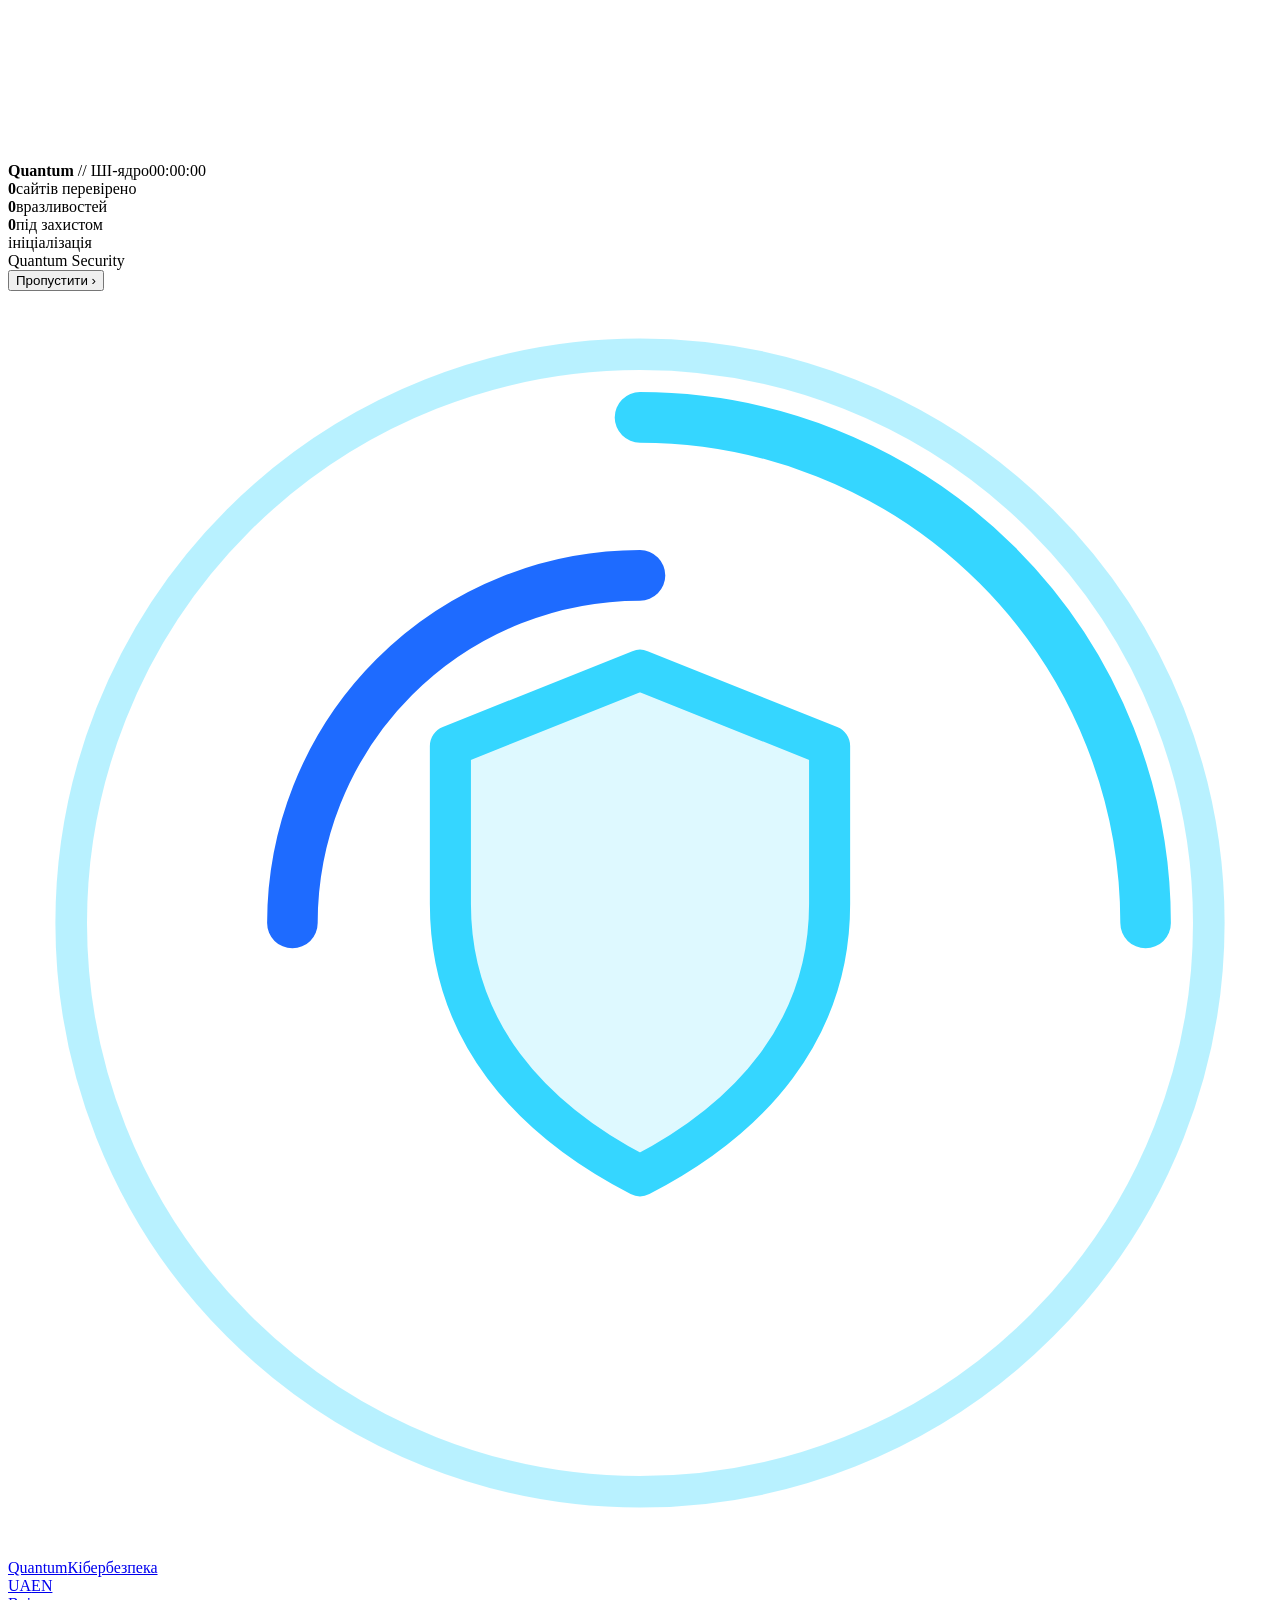
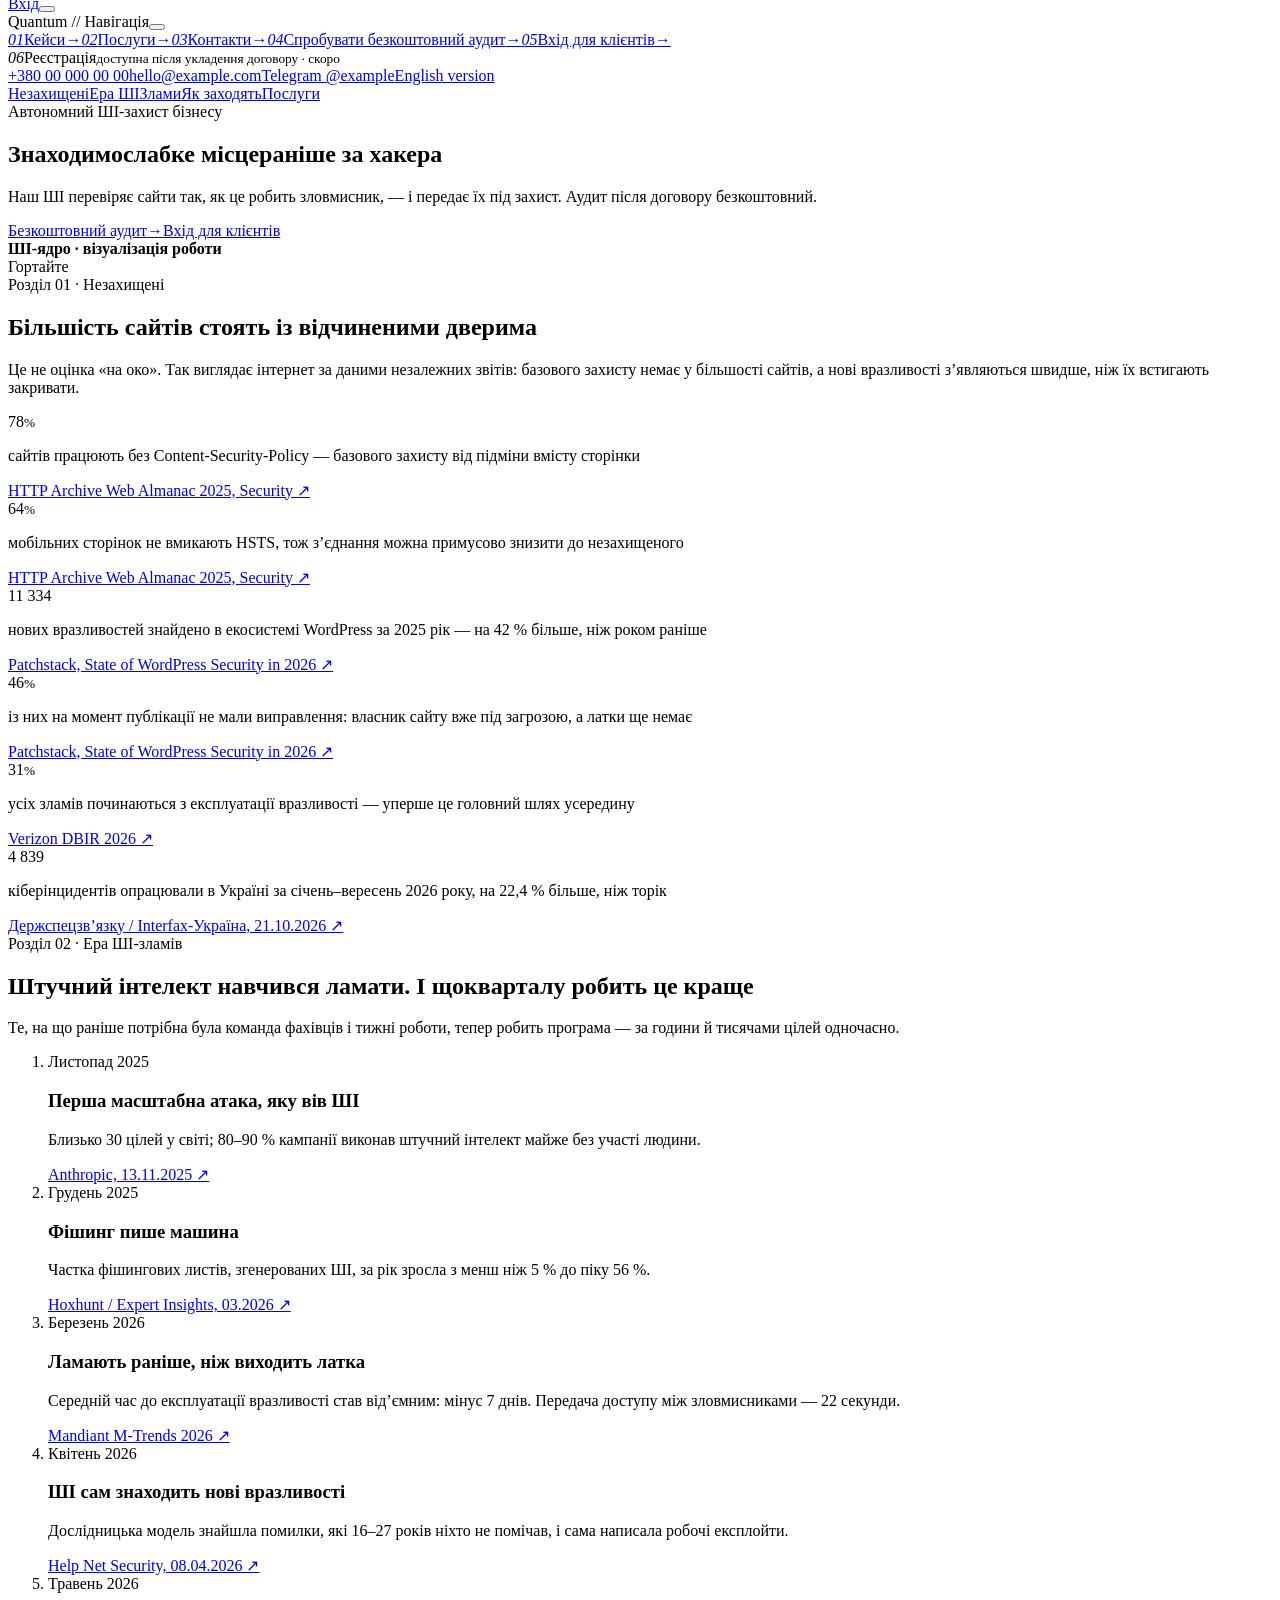
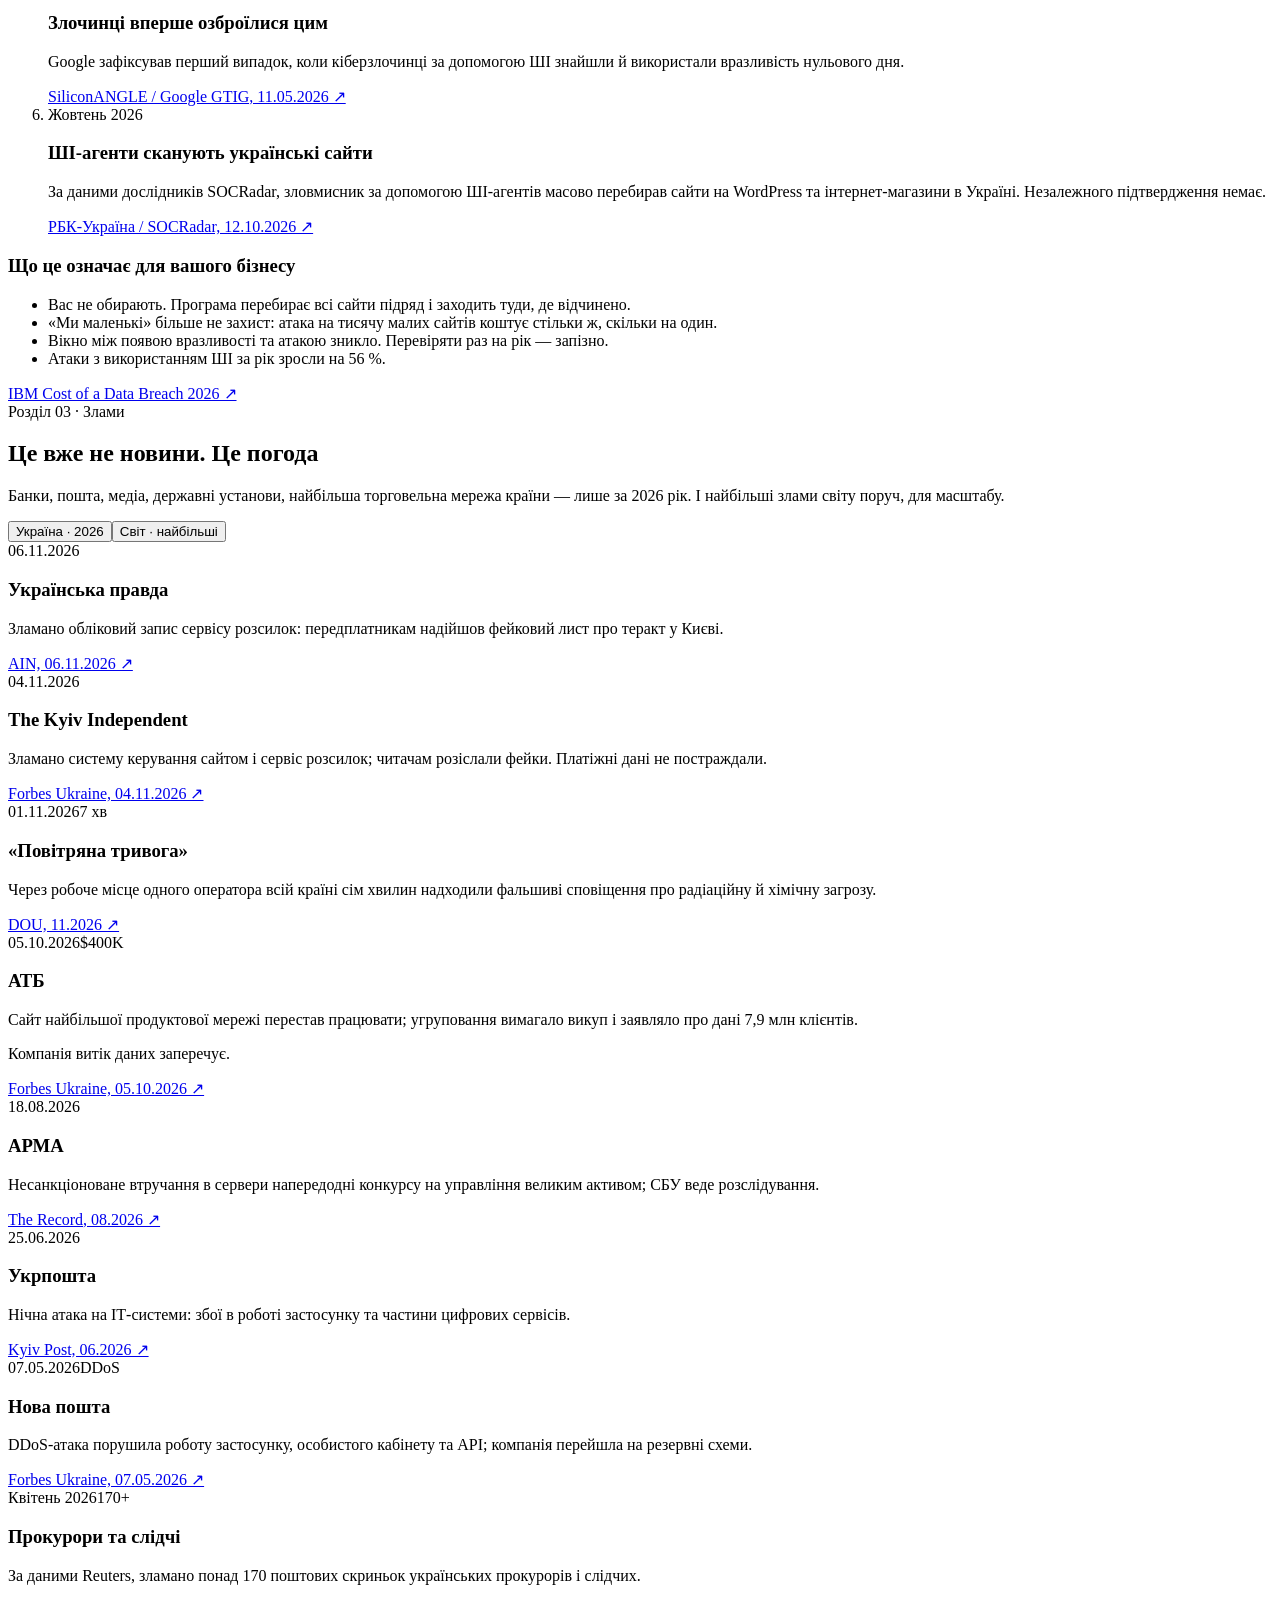
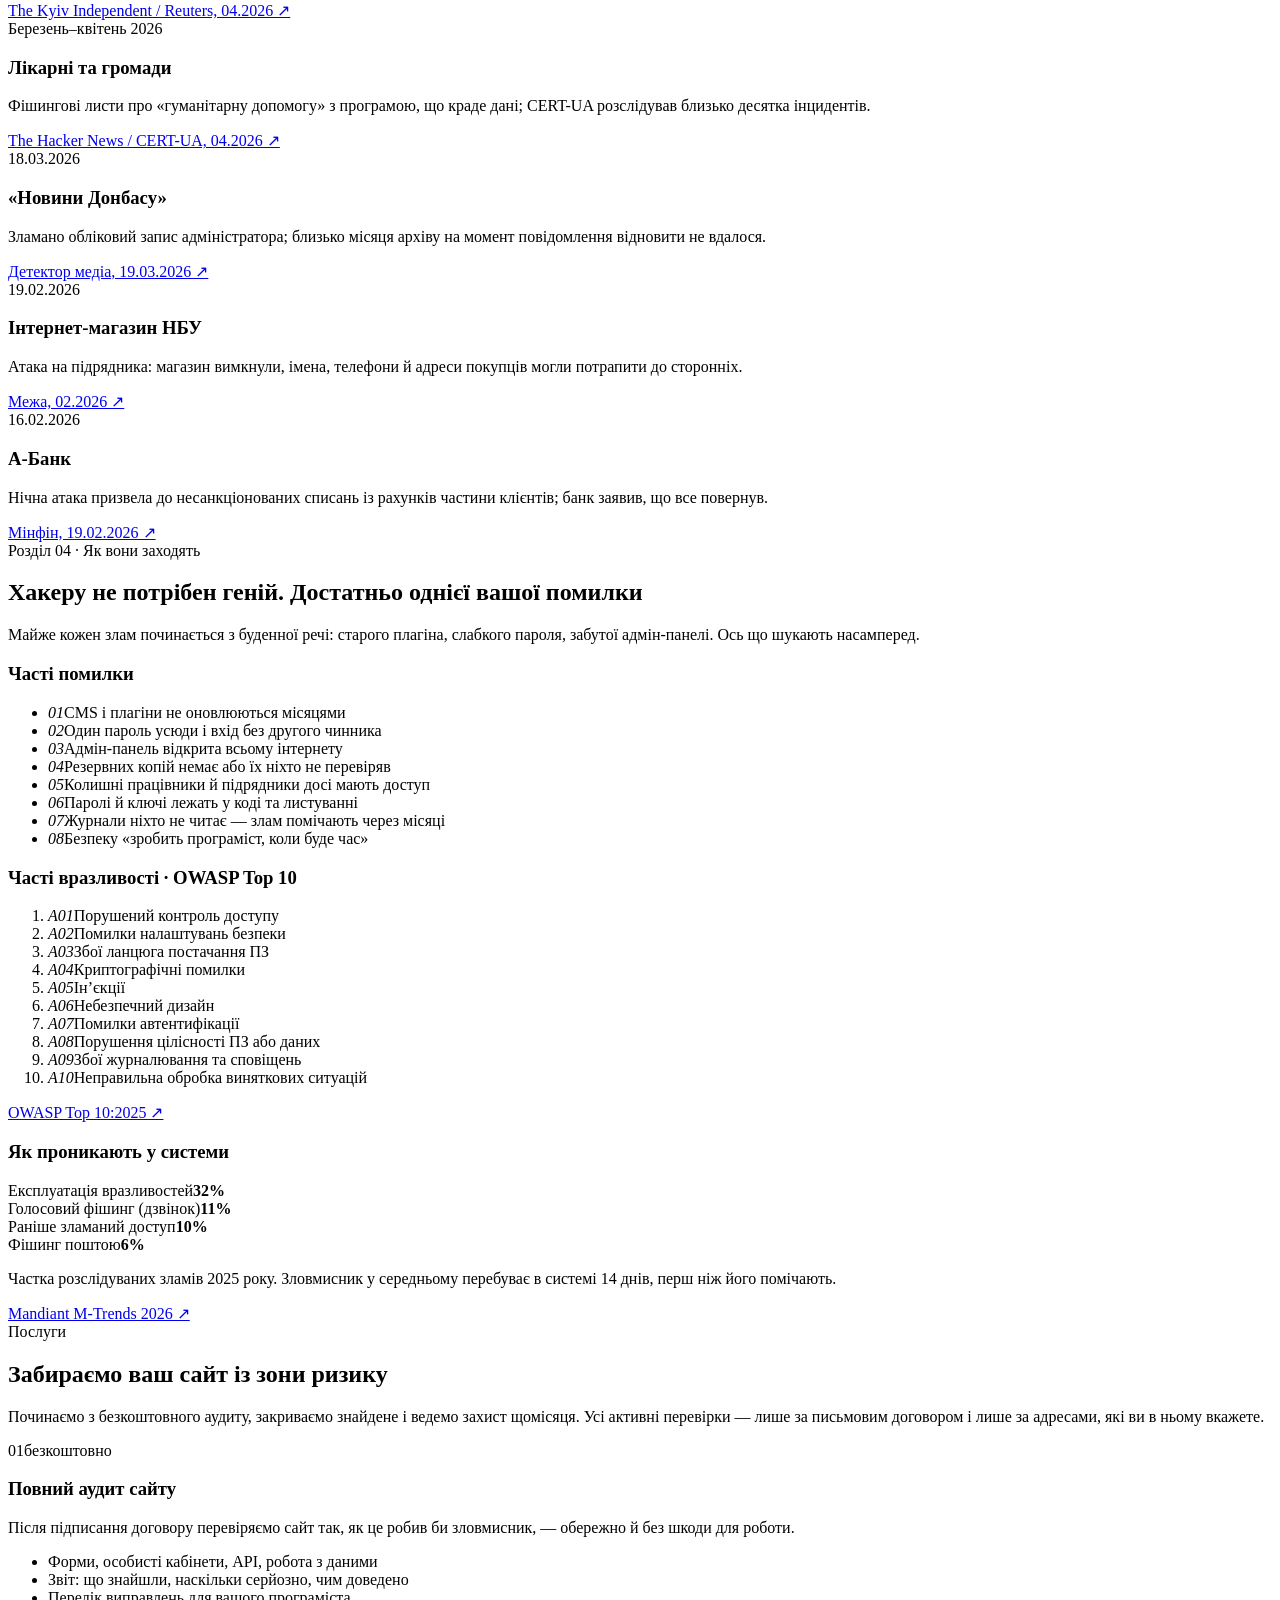
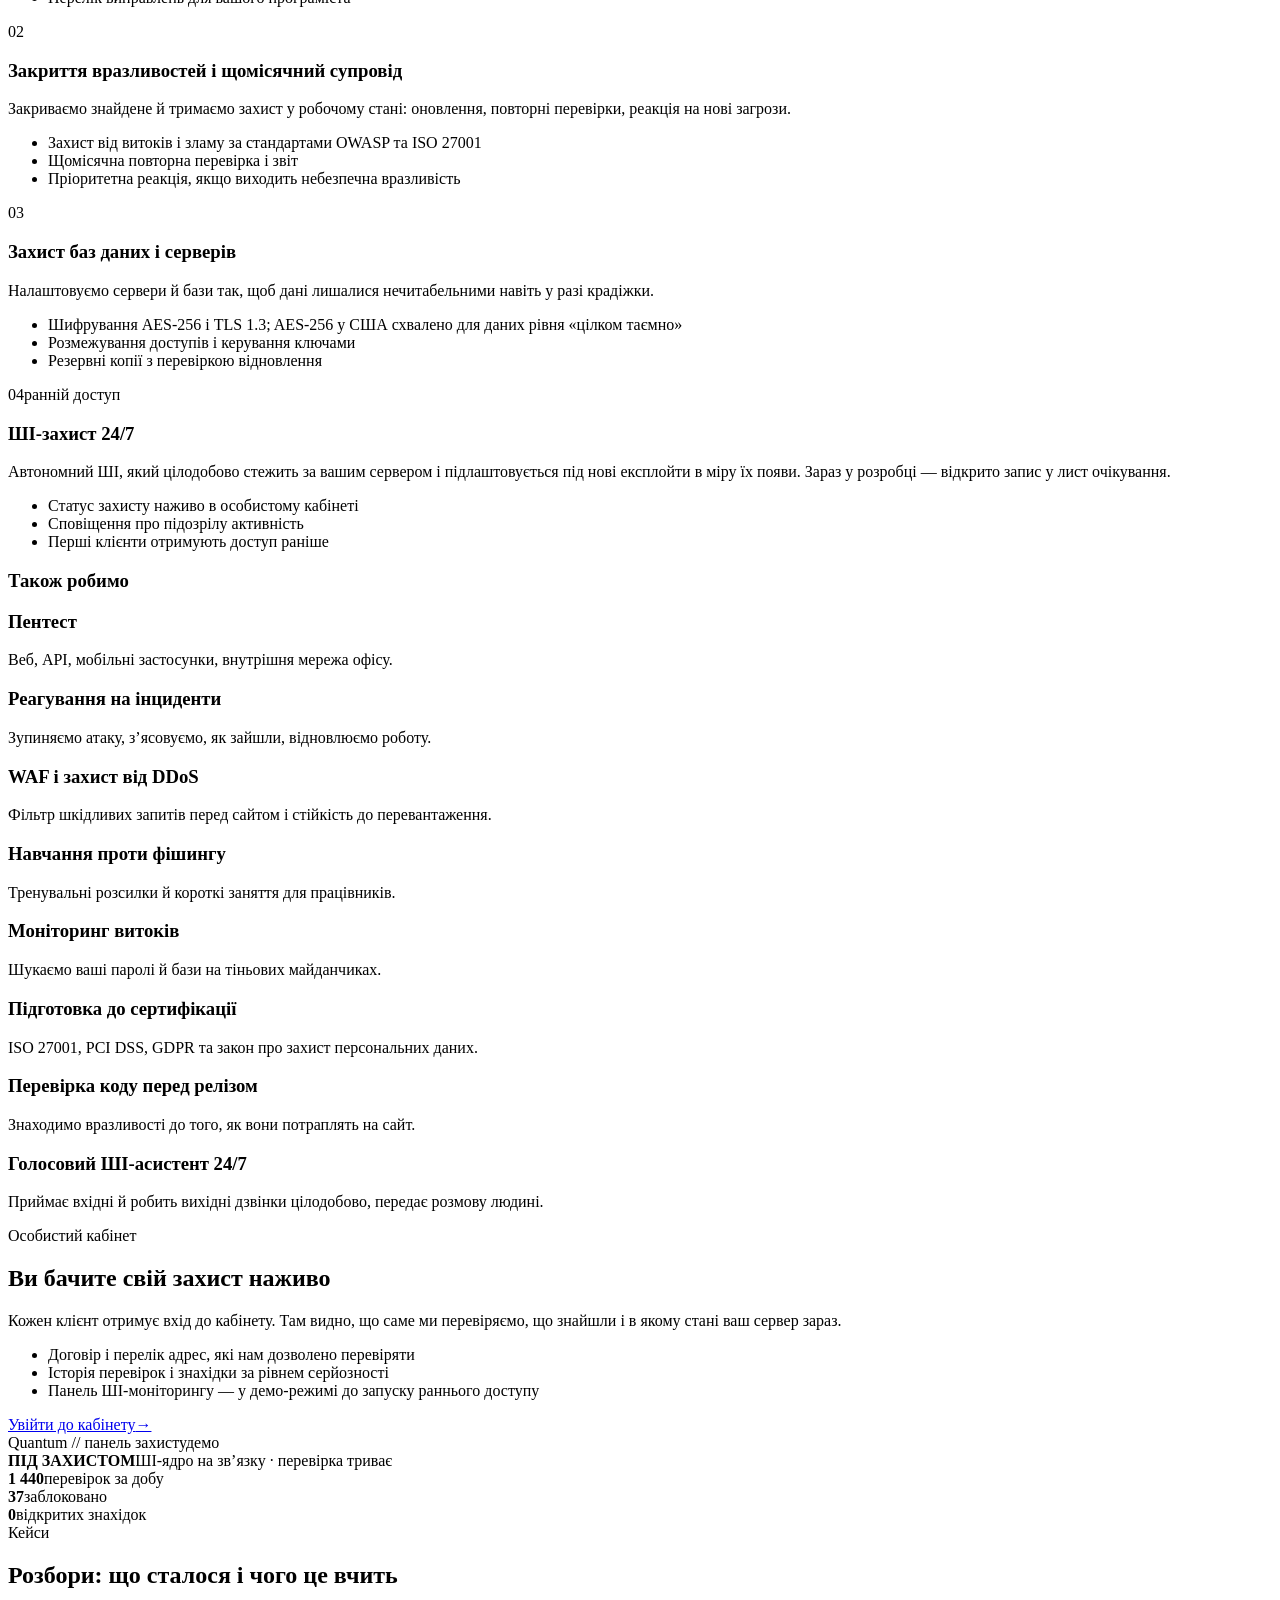
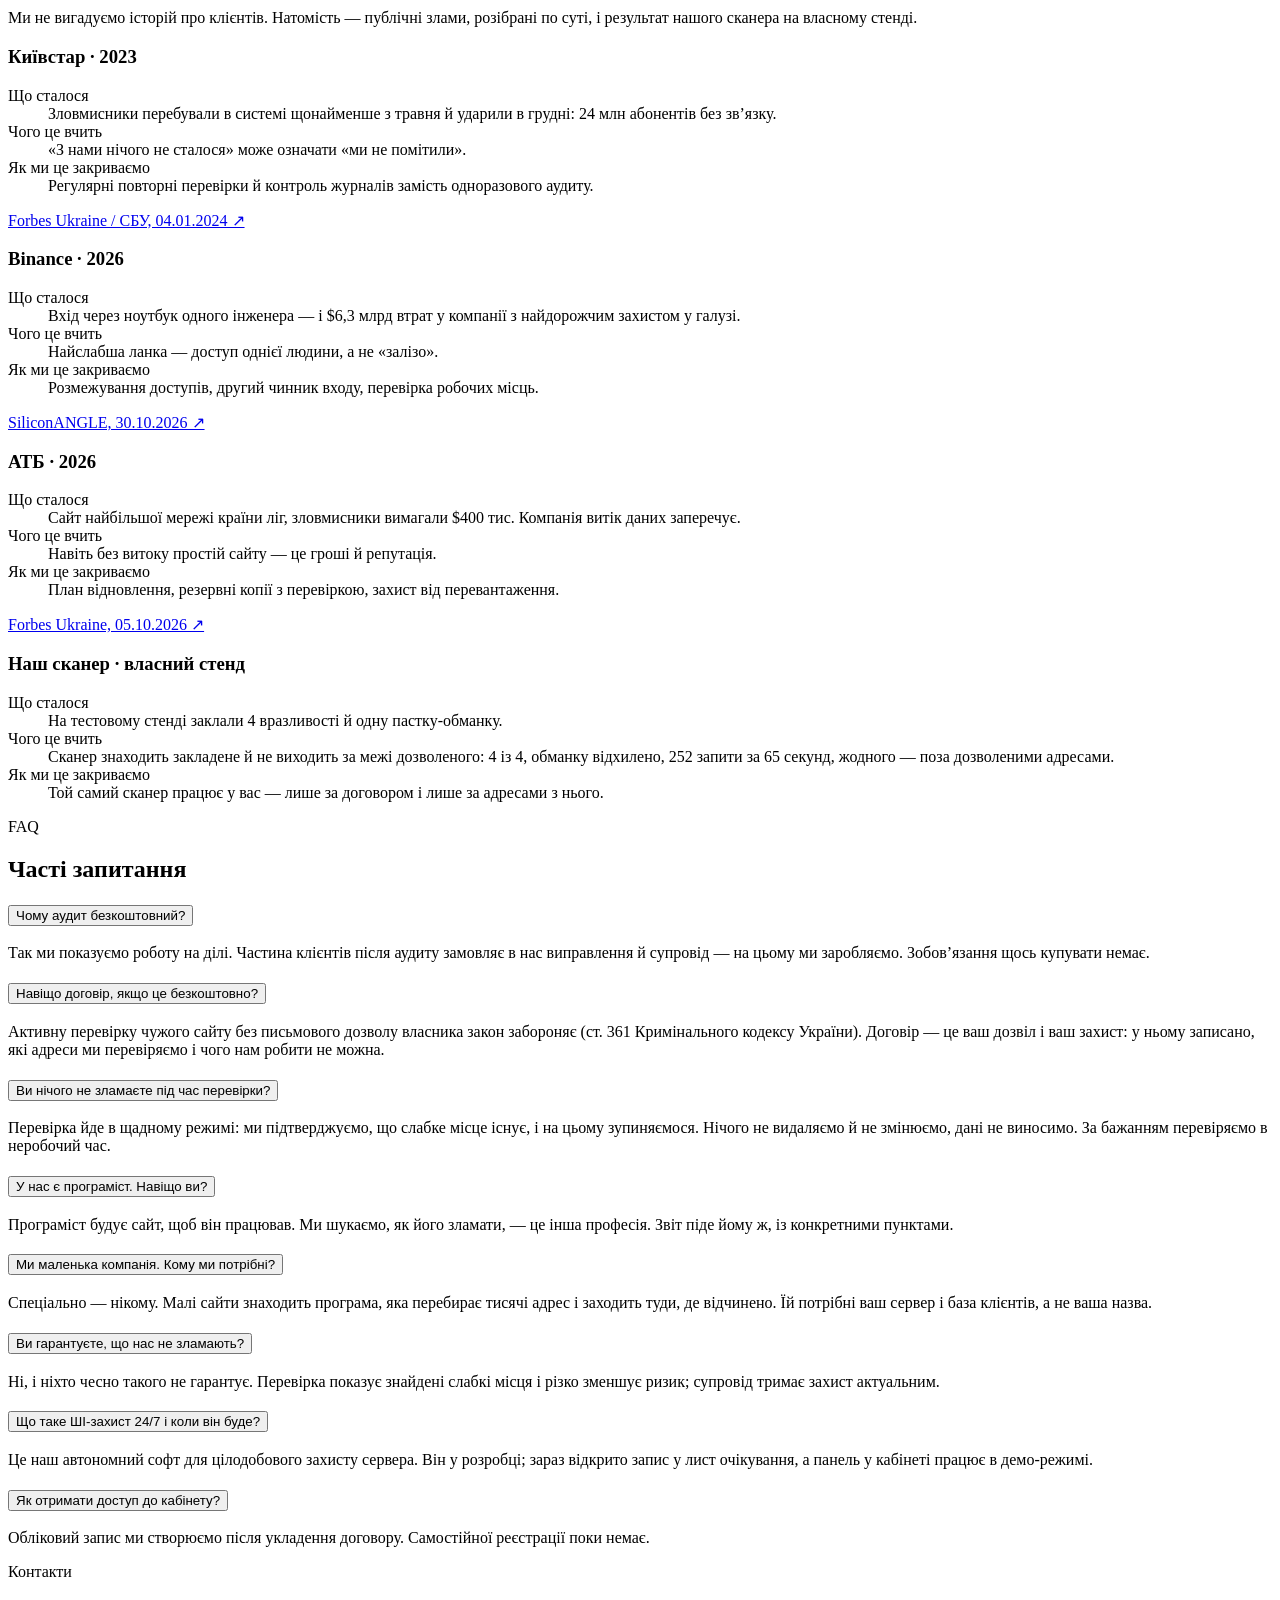
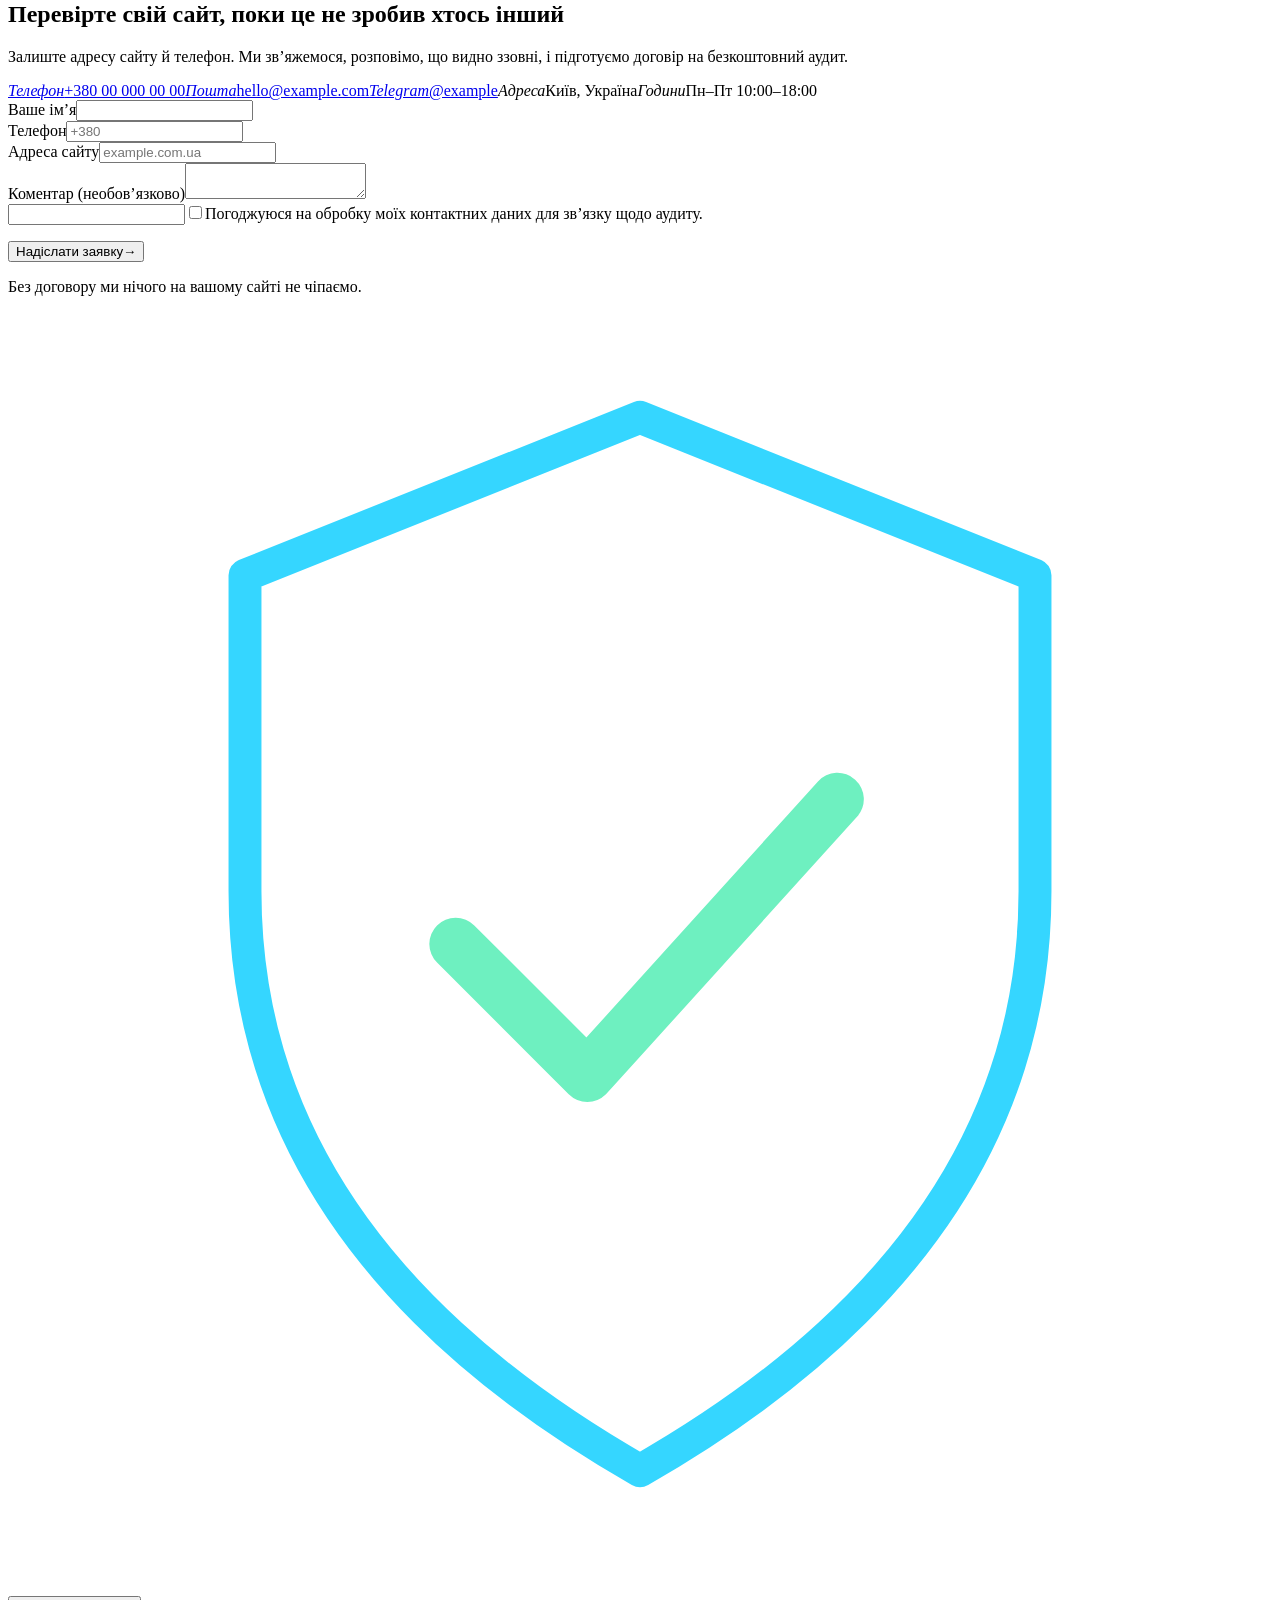
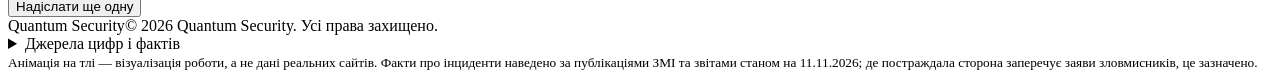
==== commit 8f6543be: "Update preview build: Quantum Security Co-Authored-By: Claude <noreply@anthropic.com>" ====
--- a/index.html
+++ b/index.html
@@ -1,8 +1,8 @@
-<!DOCTYPE html><html lang="uk" data-mood="intro"><head><meta charset="utf-8"><meta name="viewport" content="width=device-width, initial-scale=1, viewport-fit=cover"><title>CCS — Кібербезпека для бізнесу — аудит, пентест, захист 24/7</title><meta name="description" content="Безкоштовний аудит сайту, пентест за договором, щомісячний супровід захисту та ШІ-моніторинг. Знаходимо слабкі місця раніше за зловмисників."><meta name="theme-color" content="#03060d"><meta name="robots" content="noindex, nofollow"><meta property="og:title" content="CCS — Кібербезпека для бізнесу — аудит, пентест, захист 24/7"><meta property="og:description" content="Безкоштовний аудит сайту, пентест за договором, щомісячний супровід захисту та ШІ-моніторинг. Знаходимо слабкі місця раніше за зловмисників."><meta property="og:type" content="website"><link rel="icon" type="image/svg+xml" href="/ccs-site-preview/favicon.svg"><script>(function(){const intro = true;
+<!DOCTYPE html><html lang="uk" data-mood="intro"><head><meta charset="utf-8"><meta name="viewport" content="width=device-width, initial-scale=1, viewport-fit=cover"><title>Quantum Security — Кібербезпека для бізнесу — аудит, пентест, захист 24/7</title><meta name="description" content="Безкоштовний аудит сайту, пентест за договором, щомісячний супровід захисту та ШІ-моніторинг. Знаходимо слабкі місця раніше за зловмисників."><meta name="theme-color" content="#03060d"><meta name="robots" content="noindex, nofollow"><meta property="og:title" content="Quantum Security — Кібербезпека для бізнесу — аудит, пентест, захист 24/7"><meta property="og:description" content="Безкоштовний аудит сайту, пентест за договором, щомісячний супровід захисту та ШІ-моніторинг. Знаходимо слабкі місця раніше за зловмисників."><meta property="og:type" content="website"><link rel="icon" type="image/svg+xml" href="/ccs-site-preview/favicon.svg"><script>(function(){const intro = true;
 
       const root = document.documentElement;
       root.classList.add('js');
       // страховка: если скрипт интро не запустился, страница всё равно откроется
       if (intro) setTimeout(() => root.classList.add('intro-done'), 7000);
       else root.classList.add('intro-done');
-    })();</script><meta http-equiv="content-security-policy" content="default-src 'self';img-src 'self' data:;font-src 'self';connect-src 'self';object-src 'none';base-uri 'self';form-action 'self'; script-src 'self' 'sha256-xIb/Pa7FUshAu4ihwjchYcQpyCI8eS8kt40GpOAYCz8=' 'sha256-1BvDVWLr3QCC20uHhUDi27eDFVJpk1uMQJGIWKUks2I=' 'sha256-kmZE/W8I1iuTnl1b3yqzv9/DQZenPngd3NjSKMQl7y0=' 'sha256-Y8t0ntteBwH+PqGKUyjWW3CAk+BNJKSoQc0xZ68FjhM=' 'sha256-0O7iB6zr9x0r6X6eWYITC9V5q+yWCGAoFvcysBGbY9Q='; style-src 'self' ;"><link rel="stylesheet" href="/ccs-site-preview/_astro/content.CnmE0lXa.css"></head><body><div class="tone" aria-hidden="true"></div><canvas class="scene" id="scene" aria-hidden="true"></canvas><div class="veil" aria-hidden="true"></div><div class="intro" id="intro" aria-hidden="true" data-scanning="сканування мережі" data-done="захист активний" data-vuln="вразливість" data-safe="захищено"><div class="intro-frame"><i class="c tl"></i><i class="c tr"></i><i class="c bl"></i><i class="c br"></i><div class="intro-top"><span><b>CCS</b> // ШІ-ядро</span><span data-intro-clock>00:00:00</span></div><div class="intro-log" data-intro-log></div><div class="intro-metrics"><div><b data-intro-n="scanned">0</b><span>сайтів перевірено</span></div><div class="bad"><b data-intro-n="vuln">0</b><span>вразливостей</span></div><div class="ok"><b data-intro-n="prot">0</b><span>під захистом</span></div></div><div class="intro-center"><div class="intro-status" data-intro-status>ініціалізація</div><div class="intro-title" data-intro-title>Call Center Security</div></div><div class="intro-bar"><i data-intro-bar></i></div><button class="intro-skip" type="button" data-intro-skip>Пропустити ›</button></div><div class="intro-flash" data-intro-flash></div></div><header class="top" id="top"><a class="brand" href="/ccs-site-preview/" aria-label="Call Center Security"><svg class="brand-mark" viewBox="0 0 40 40" fill="none" aria-hidden="true"><circle cx="20" cy="20" r="18" stroke="#35d6ff" stroke-opacity=".35"></circle><path class="spin" d="M20 4a16 16 0 0 1 16 16" stroke="#35d6ff" stroke-width="1.6" stroke-linecap="round"></path><path class="spin rev" d="M20 9a11 11 0 0 0-11 11" stroke="#1e6bff" stroke-width="1.6" stroke-linecap="round"></path><path d="M20 12l6 2.4v5c0 4-2.5 6.8-6 8.6-3.5-1.8-6-4.600-6-8.600v-5L20 12z" fill="#35d6ff" fill-opacity=".16" stroke="#35d6ff" stroke-width="1.3" stroke-linejoin="round"></path></svg><span><span class="brand-name">CCS</span><span class="brand-sub">Кібербезпека</span></span></a><nav class="lang" aria-label="Language"><a href="/ccs-site-preview/" hreflang="uk" aria-current="true">UA</a><a href="/ccs-site-preview/en/" hreflang="en" data-wipe>EN</a></nav><a class="btn btn-ghost btn-sm btn-login" href="/ccs-site-preview/cabinet/">Вхід</a><button class="burger" id="burger" type="button" aria-expanded="false" aria-controls="menu" aria-label="Меню"><i></i><i></i><i></i></button></header><div class="menu" id="menu" aria-hidden="true"><div class="menu-back" data-menu-close></div><aside class="menu-panel" role="dialog" aria-modal="true" aria-label="Навігація"><div class="menu-head"><span>CCS // Навігація</span><button class="menu-close" type="button" data-menu-close aria-label="Закрити"></button></div><nav class="menu-nav"><a href="#cases" data-menu-link><i>01</i><span>Кейси</span><span class="go" aria-hidden="true">→</span></a><a href="#services" data-menu-link><i>02</i><span>Послуги</span><span class="go" aria-hidden="true">→</span></a><a href="#contacts" data-menu-link><i>03</i><span>Контакти</span><span class="go" aria-hidden="true">→</span></a><a href="#audit" data-menu-link><i>04</i><span>Спробувати безкоштовний аудит</span><span class="go" aria-hidden="true">→</span></a><a href="/ccs-site-preview/cabinet/" data-menu-link><i>05</i><span>Вхід для клієнтів</span><span class="go" aria-hidden="true">→</span></a><div class="soon" aria-disabled="true"><i>06</i><span>Реєстрація</span><small>доступна після укладення договору · скоро</small></div></nav><div class="menu-foot"><a href="tel:+380000000000">+380 00 000 00 00</a><a href="mailto:hello@example.com">hello@example.com</a><a href="https://t.me/example" target="_blank" rel="noopener">Telegram @example</a><a href="/ccs-site-preview/en/" hreflang="en" data-wipe>English version</a></div></aside></div><nav class="rail" aria-label="Навігація"><a href="#exposed" data-rail="exposed">Незахищені</a><a href="#ai" data-rail="ai">Ера ШІ</a><a href="#incidents" data-rail="incidents">Злами</a><a href="#entry" data-rail="entry">Як заходять</a><a href="#services" data-rail="services">Послуги</a></nav><main><section class="section full hero" id="hero" data-mood="hero"><div class="wrap"><span class="kicker" data-hero>Автономний ШІ-захист бізнесу</span><h1 class="h1"><span class="line"><span data-hero-line>Знаходимо</span></span><span class="line"><span data-hero-line class="grad">слабке місце</span></span><span class="line"><span data-hero-line>раніше за хакера</span></span></h1><p class="lead" data-hero>Наш ШІ перевіряє сайти так, як це робить зловмисник, — і передає їх під захист. Аудит після договору безкоштовний.</p><div class="hero-cta" data-hero><a class="btn btn-primary" href="#audit">Безкоштовний аудит<span class="arrow" aria-hidden="true">→</span></a><a class="btn btn-ghost" href="/ccs-site-preview/cabinet/">Вхід для клієнтів</a></div><div class="panel hud-chip" data-hero aria-hidden="true"><i class="dot"></i><b>ШІ-ядро · візуалізація роботи</b><div class="hud-feed" data-feed data-vuln="вразливість" data-safe="захищено"></div></div></div><div class="scroll-hint" aria-hidden="true"><i></i>Гортайте</div></section><!-- 01 --><section class="section full story" id="exposed" data-mood="exposed"><div class="wrap"><div class="story-head"><span class="kicker" data-reveal>Розділ 01 · Незахищені</span><h2 class="h2" data-reveal>Більшість сайтів стоять із відчиненими дверима</h2><p class="lead" data-reveal>Це не оцінка «на око». Так виглядає інтернет за даними незалежних звітів: базового захисту немає у більшості сайтів, а нові вразливості з’являються швидше, ніж їх встигають закривати.</p></div><div class="stats"><article class="panel scan stat" data-reveal data-glow><div class="stat-num"><span data-count="78" data-locale="uk">78</span><small>%</small></div><p>сайтів працюють без Content-Security-Policy — базового захисту від підміни вмісту сторінки</p><a class="src" href="https://almanac.httparchive.org/en/2025/security" target="_blank" rel="noopener">HTTP Archive Web Almanac 2025, Security ↗</a></article><article class="panel scan stat" data-reveal data-glow><div class="stat-num"><span data-count="64" data-locale="uk">64</span><small>%</small></div><p>мобільних сторінок не вмикають HSTS, тож з’єднання можна примусово знизити до незахищеного</p><a class="src" href="https://almanac.httparchive.org/en/2025/security" target="_blank" rel="noopener">HTTP Archive Web Almanac 2025, Security ↗</a></article><article class="panel scan stat" data-reveal data-glow><div class="stat-num"><span data-count="11334" data-locale="uk">11 334</span></div><p>нових вразливостей знайдено в екосистемі WordPress за 2025 рік — на 42 % більше, ніж роком раніше</p><a class="src" href="https://patchstack.com/whitepaper/state-of-wordpress-security-in-2026/" target="_blank" rel="noopener">Patchstack, State of WordPress Security in 2026 ↗</a></article><article class="panel scan stat" data-reveal data-glow><div class="stat-num"><span data-count="46" data-locale="uk">46</span><small>%</small></div><p>із них на момент публікації не мали виправлення: власник сайту вже під загрозою, а латки ще немає</p><a class="src" href="https://patchstack.com/whitepaper/state-of-wordpress-security-in-2026/" target="_blank" rel="noopener">Patchstack, State of WordPress Security in 2026 ↗</a></article><article class="panel scan stat" data-reveal data-glow><div class="stat-num"><span data-count="31" data-locale="uk">31</span><small>%</small></div><p>усіх зламів починаються з експлуатації вразливості — уперше це головний шлях усередину</p><a class="src" href="https://www.verizon.com/about/news/breach-industry-wide-dbir-finds" target="_blank" rel="noopener">Verizon DBIR 2026 ↗</a></article><article class="panel scan stat" data-reveal data-glow><div class="stat-num"><span data-count="4839" data-locale="uk">4 839</span></div><p>кіберінцидентів опрацювали в Україні за січень–вересень 2026 року, на 22,4 % більше, ніж торік</p><a class="src" href="https://interfax.com.ua/news/interview/1224037.html" target="_blank" rel="noopener">Держспецзв’язку / Interfax-Україна, 21.10.2026 ↗</a></article></div></div></section><!-- 02 --><section class="section full story right" id="ai" data-mood="ai"><div class="wrap"><div class="story-head"><span class="kicker" data-reveal>Розділ 02 · Ера ШІ-зламів</span><h2 class="h2" data-reveal>Штучний інтелект навчився ламати. І щокварталу робить це краще</h2><p class="lead" data-reveal>Те, на що раніше потрібна була команда фахівців і тижні роботи, тепер робить програма — за години й тисячами цілей одночасно.</p></div><div class="two"><ol class="timeline"><li class="panel scan tl-item" data-reveal data-glow><span class="tl-date">Листопад 2025</span><h3 class="h3">Перша масштабна атака, яку вів ШІ</h3><p>Близько 30 цілей у світі; 80–90 % кампанії виконав штучний інтелект майже без участі людини.</p><a class="src" href="https://www.anthropic.com/news/disrupting-AI-espionage" target="_blank" rel="noopener">Anthropic, 13.11.2025 ↗</a></li><li class="panel scan tl-item" data-reveal data-glow><span class="tl-date">Грудень 2025</span><h3 class="h3">Фішинг пише машина</h3><p>Частка фішингових листів, згенерованих ШІ, за рік зросла з менш ніж 5 % до піку 56 %.</p><a class="src" href="https://expertinsights.com/news/ai-generated-phishing-surges-hoxhunt-finds" target="_blank" rel="noopener">Hoxhunt / Expert Insights, 03.2026 ↗</a></li><li class="panel scan tl-item" data-reveal data-glow><span class="tl-date">Березень 2026</span><h3 class="h3">Ламають раніше, ніж виходить латка</h3><p>Середній час до експлуатації вразливості став від’ємним: мінус 7 днів. Передача доступу між зловмисниками — 22 секунди.</p><a class="src" href="https://cloud.google.com/blog/topics/threat-intelligence/m-trends-2026" target="_blank" rel="noopener">Mandiant M-Trends 2026 ↗</a></li><li class="panel scan tl-item" data-reveal data-glow><span class="tl-date">Квітень 2026</span><h3 class="h3">ШІ сам знаходить нові вразливості</h3><p>Дослідницька модель знайшла помилки, які 16–27 років ніхто не помічав, і сама написала робочі експлойти.</p><a class="src" href="https://www.helpnetsecurity.com/2026/04/08/anthropic-claude-mythos-preview-identify-vulnerabilities/" target="_blank" rel="noopener">Help Net Security, 08.04.2026 ↗</a></li><li class="panel scan tl-item" data-reveal data-glow><span class="tl-date">Травень 2026</span><h3 class="h3">Злочинці вперше озброїлися цим</h3><p>Google зафіксував перший випадок, коли кіберзлочинці за допомогою ШІ знайшли й використали вразливість нульового дня.</p><a class="src" href="https://siliconangle.com/2026/05/11/google-says-criminals-used-ai-build-working-zero-day-exploit-first-time/" target="_blank" rel="noopener">SiliconANGLE / Google GTIG, 11.05.2026 ↗</a></li><li class="panel scan tl-item" data-reveal data-glow><span class="tl-date">Жовтень 2026</span><h3 class="h3">ШІ-агенти сканують українські сайти</h3><p>За даними дослідників SOCRadar, зловмисник за допомогою ШІ-агентів масово перебирав сайти на WordPress та інтернет-магазини в Україні. Незалежного підтвердження немає.</p><a class="src" href="https://www.rbc.ua/rus/news/nova-kiberataka-ukrayinu-hakeri-zmusili-shi-1791809514.html" target="_blank" rel="noopener">РБК-Україна / SOCRadar, 12.10.2026 ↗</a></li></ol><aside class="panel impact" data-reveal data-glow><span class="corners"></span><h3 class="h3 accent">Що це означає для вашого бізнесу</h3><ul><li>Вас не обирають. Програма перебирає всі сайти підряд і заходить туди, де відчинено.</li><li>«Ми маленькі» більше не захист: атака на тисячу малих сайтів коштує стільки ж, скільки на один.</li><li>Вікно між появою вразливості та атакою зникло. Перевіряти раз на рік — запізно.</li><li>Атаки з використанням ШІ за рік зросли на 56 %.</li></ul><a class="src" href="https://www.ibm.com/reports/data-breach" target="_blank" rel="noopener">IBM Cost of a Data Breach 2026 ↗</a></aside></div></div></section><!-- 03 --><section class="section full story" id="incidents" data-mood="incidents"><div class="wrap"><div class="story-head"><span class="kicker" data-reveal>Розділ 03 · Злами</span><h2 class="h2" data-reveal>Це вже не новини. Це погода</h2><p class="lead" data-reveal>Банки, пошта, медіа, державні установи, найбільша торговельна мережа країни — лише за 2026 рік. І найбільші злами світу поруч, для масштабу.</p></div><div><div class="tabs" role="tablist" data-reveal><button class="tab" role="tab" type="button" aria-selected="true" aria-controls="inc-ua" id="tab-ua">Україна · 2026</button><button class="tab" role="tab" type="button" aria-selected="false" aria-controls="inc-world" id="tab-world">Світ · найбільші</button></div></div><div class="incidents" id="inc-ua" role="tabpanel" aria-labelledby="tab-ua"><article class="panel scan incident" data-reveal data-glow><div class="incident-top"><span class="tl-date">06.11.2026</span></div><h3 class="h3">Українська правда</h3><p>Зламано обліковий запис сервісу розсилок: передплатникам надійшов фейковий лист про теракт у Києві.</p><a class="src" href="https://ain.ua/2026/11/06/z-rozsilok-ukrayinskoyi-pravdi-ta-the-kyiv-independent-nadislali-feikovi-povidomlennia-pislia-zlamiv/" target="_blank" rel="noopener">AIN, 06.11.2026 ↗</a></article><article class="panel scan incident" data-reveal data-glow><div class="incident-top"><span class="tl-date">04.11.2026</span></div><h3 class="h3">The Kyiv Independent</h3><p>Зламано систему керування сайтом і сервіс розсилок; читачам розіслали фейки. Платіжні дані не постраждали.</p><a class="src" href="https://forbes.ua/news/the-kyiv-independent-zaznav-kiberataki-xakeri-rozsilali-feiki-pro-zelenskogo-04112026-43514" target="_blank" rel="noopener">Forbes Ukraine, 04.11.2026 ↗</a></article><article class="panel scan incident" data-reveal data-glow><div class="incident-top"><span class="tl-date">01.11.2026</span><span class="incident-fig">7 хв</span></div><h3 class="h3">«Повітряна тривога»</h3><p>Через робоче місце одного оператора всій країні сім хвилин надходили фальшиві сповіщення про радіаційну й хімічну загрозу.</p><a class="src" href="https://dou.ua/lenta/news/air-alert-app-malfunction/" target="_blank" rel="noopener">DOU, 11.2026 ↗</a></article><article class="panel scan incident" data-reveal data-glow><div class="incident-top"><span class="tl-date">05.10.2026</span><span class="incident-fig">$400K</span></div><h3 class="h3">АТБ</h3><p>Сайт найбільшої продуктової мережі перестав працювати; угруповання вимагало викуп і заявляло про дані 7,9 млн клієнтів.</p><p class="note">Компанія витік даних заперечує.</p><a class="src" href="https://forbes.ua/innovations/merezu-voni-ne-poklali-xakeri-zlamali-sait-atb-i-vimagali-400-000-vikupu-ci-buli-pid-zagrozoiu-dani-klijentiv-i-skilki-moze-kostuvati-vidnovlennia-rozbir-05102026-42667" target="_blank" rel="noopener">Forbes Ukraine, 05.10.2026 ↗</a></article><article class="panel scan incident" data-reveal data-glow><div class="incident-top"><span class="tl-date">18.08.2026</span></div><h3 class="h3">АРМА</h3><p>Несанкціоноване втручання в сервери напередодні конкурсу на управління великим активом; СБУ веде розслідування.</p><a class="src" href="https://therecord.media/hackers-target-ukraine-agency-sanctioned-russians" target="_blank" rel="noopener">The Record, 08.2026 ↗</a></article><article class="panel scan incident" data-reveal data-glow><div class="incident-top"><span class="tl-date">25.06.2026</span></div><h3 class="h3">Укрпошта</h3><p>Нічна атака на ІТ-системи: збої в роботі застосунку та частини цифрових сервісів.</p><a class="src" href="https://www.kyivpost.com/uk/post/78971" target="_blank" rel="noopener">Kyiv Post, 06.2026 ↗</a></article><article class="panel scan incident" data-reveal data-glow><div class="incident-top"><span class="tl-date">07.05.2026</span><span class="incident-fig">DDoS</span></div><h3 class="h3">Нова пошта</h3><p>DDoS-атака порушила роботу застосунку, особистого кабінету та API; компанія перейшла на резервні схеми.</p><a class="src" href="https://forbes.ua/news/nova-poshta-povidomila-pro-ddos-ataku-na-svoi-sistemi-mozhlivi-zboi-u-roboti-servisiv-07052026-38650" target="_blank" rel="noopener">Forbes Ukraine, 07.05.2026 ↗</a></article><article class="panel scan incident" data-reveal data-glow><div class="incident-top"><span class="tl-date">Квітень 2026</span><span class="incident-fig">170+</span></div><h3 class="h3">Прокурори та слідчі</h3><p>За даними Reuters, зламано понад 170 поштових скриньок українських прокурорів і слідчих.</p><a class="src" href="https://kyivindependent.com/russia-hacks-over-over-170-accounts-of-ukrainian-prosecutors-investigators-reuters-reports/" target="_blank" rel="noopener">The Kyiv Independent / Reuters, 04.2026 ↗</a></article><article class="panel scan incident" data-reveal data-glow><div class="incident-top"><span class="tl-date">Березень–квітень 2026</span></div><h3 class="h3">Лікарні та громади</h3><p>Фішингові листи про «гуманітарну допомогу» з програмою, що краде дані; CERT-UA розслідував близько десятка інцидентів.</p><a class="src" href="https://thehackernews.com/2026/04/uac-0247-targets-ukrainian-clinics-and.html" target="_blank" rel="noopener">The Hacker News / CERT-UA, 04.2026 ↗</a></article><article class="panel scan incident" data-reveal data-glow><div class="incident-top"><span class="tl-date">18.03.2026</span></div><h3 class="h3">«Новини Донбасу»</h3><p>Зламано обліковий запис адміністратора; близько місяця архіву на момент повідомлення відновити не вдалося.</p><a class="src" href="https://detector.media/infospace/article/248426/2026-03-19-rosiyski-khakery-atakuvaly-sayt-media-novyny-donbasu-dopovneno/" target="_blank" rel="noopener">Детектор медіа, 19.03.2026 ↗</a></article><article class="panel scan incident" data-reveal data-glow><div class="incident-top"><span class="tl-date">19.02.2026</span></div><h3 class="h3">Інтернет-магазин НБУ</h3><p>Атака на підрядника: магазин вимкнули, імена, телефони й адреси покупців могли потрапити до сторонніх.</p><a class="src" href="https://mezha.ua/news/nbu-povidomiv-pro-kiberataku-na-sviy-internet-magazin-308735/" target="_blank" rel="noopener">Межа, 02.2026 ↗</a></article><article class="panel scan incident" data-reveal data-glow><div class="incident-top"><span class="tl-date">16.02.2026</span></div><h3 class="h3">А-Банк</h3><p>Нічна атака призвела до несанкціонованих списань із рахунків частини клієнтів; банк заявив, що все повернув.</p><a class="src" href="https://minfin.com.ua/ua/2026/02/19/168519242/" target="_blank" rel="noopener">Мінфін, 19.02.2026 ↗</a></article></div><div class="incidents" id="inc-world" role="tabpanel" aria-labelledby="tab-world" hidden><article class="panel scan incident" data-reveal data-glow><div class="incident-top"><span class="tl-date">29.10.2026</span><span class="incident-fig">$6.3B</span></div><h3 class="h3">Binance</h3><p>Найбільша крадіжка криптовалюти в історії. Вхід — через ноутбук одного інженера.</p><a class="src" href="https://siliconangle.com/2026/10/30/hackers-steal-6-3b-from-binance-in-biggest-ever-crypto-heist/" target="_blank" rel="noopener">SiliconANGLE, 30.10.2026 ↗</a></article><article class="panel scan incident" data-reveal data-glow><div class="incident-top"><span class="tl-date">Вересень 2025</span><span class="incident-fig">£1.9B</span></div><h3 class="h3">Jaguar Land Rover</h3><p>Виробництво зупинилося на тижні. Найдорожча кіберподія в історії Великої Британії за незалежною оцінкою.</p><a class="src" href="https://www.reinsurancene.ws/jaguar-land-rover-attack-most-economically-damaging-cyber-event-to-hit-uk-cmc/" target="_blank" rel="noopener">Reinsurance News / Cyber Monitoring Centre ↗</a></article><article class="panel scan incident" data-reveal data-glow><div class="incident-top"><span class="tl-date">2025</span><span class="incident-fig">1 млрд</span></div><h3 class="h3">Клієнти Salesforce</h3><p>Через сторонні сервіси викрадено щонайменше мільярд записів клієнтів великих компаній.</p><a class="src" href="https://techcrunch.com/2025/12/19/hacks-thefts-and-disruption-the-worst-data-breaches-of-2025/" target="_blank" rel="noopener">TechCrunch, 19.12.2025 ↗</a></article><article class="panel scan incident" data-reveal data-glow><div class="incident-top"><span class="tl-date">21.02.2025</span><span class="incident-fig">$1.5B</span></div><h3 class="h3">Bybit</h3><p>ФБР приписує крадіжку північнокорейському угрупованню.</p><a class="src" href="https://ic3.gov/PSA/2025/PSA250226" target="_blank" rel="noopener">FBI IC3, 26.02.2025 ↗</a></article><article class="panel scan incident" data-reveal data-glow><div class="incident-top"><span class="tl-date">Лютий 2024</span><span class="incident-fig">192,7 млн</span></div><h3 class="h3">Change Healthcare</h3><p>Найбільший витік медичних даних: постраждали 192,7 млн людей, сплачено $22 млн викупу.</p><a class="src" href="https://www.beckershospitalreview.com/healthcare-information-technology/cybersecurity/change-healthcare-data-breach-toll-reaches-192-7-million" target="_blank" rel="noopener">Becker’s Hospital Review ↗</a></article><article class="panel scan incident" data-reveal data-glow><div class="incident-top"><span class="tl-date">12.12.2023</span><span class="incident-fig">24 млн</span></div><h3 class="h3">Київстар</h3><p>24 млн абонентів кілька днів без зв’язку, збитки близько 3,6 млрд грн. Хакери були в системі щонайменше з травня.</p><a class="src" href="https://suspilne.media/664234-materinska-kompania-kiivstaru-nazvala-sumu-zbitkiv-vnaslidok-kiberataki/" target="_blank" rel="noopener">Суспільне, 01.2024 ↗</a></article><article class="panel scan incident" data-reveal data-glow><div class="incident-top"><span class="tl-date">Травень 2023</span><span class="incident-fig">2 773</span></div><h3 class="h3">MOVEit</h3><p>Одна вразливість у програмі для передачі файлів — 2 773 організації та майже 96 млн людей.</p><a class="src" href="https://www.emsisoft.com/en/blog/44123/unpacking-the-moveit-breach-statistics-and-analysis/" target="_blank" rel="noopener">Emsisoft ↗</a></article><article class="panel scan incident" data-reveal data-glow><div class="incident-top"><span class="tl-date">Вересень 2017</span><span class="incident-fig">147 млн</span></div><h3 class="h3">Equifax</h3><p>Невстановлене вчасно оновлення відкрило персональні дані 147 млн людей.</p><a class="src" href="https://www.ftc.gov/enforcement/refunds/equifax-data-breach-settlement" target="_blank" rel="noopener">US FTC ↗</a></article><article class="panel scan incident" data-reveal data-glow><div class="incident-top"><span class="tl-date">27.06.2017</span></div><h3 class="h3">NotPetya</h3><p>Почалася в Україні й обійшла світ. Білий дім назвав її найруйнівнішою та найдорожчою кібератакою в історії.</p><a class="src" href="https://amp.cnn.com/cnn/2018/02/15/politics/white-house-russia-notpetya" target="_blank" rel="noopener">CNN / White House, 15.02.2018 ↗</a></article><article class="panel scan incident" data-reveal data-glow><div class="incident-top"><span class="tl-date">2013</span><span class="incident-fig">3 млрд</span></div><h3 class="h3">Yahoo</h3><p>Скомпрометовано всі облікові записи, що існували на той момент.</p><a class="src" href="https://siliconangle.com/2017/10/03/largest-data-breach-history-3-billion-yahoo-accounts-compromised-2013/" target="_blank" rel="noopener">SiliconANGLE, 03.10.2017 ↗</a></article></div></div></section><!-- 04 --><section class="section full story right" id="entry" data-mood="entry"><div class="wrap"><div class="story-head"><span class="kicker" data-reveal>Розділ 04 · Як вони заходять</span><h2 class="h2" data-reveal>Хакеру не потрібен геній. Достатньо однієї вашої помилки</h2><p class="lead" data-reveal>Майже кожен злам починається з буденної речі: старого плагіна, слабкого пароля, забутої адмін-панелі. Ось що шукають насамперед.</p></div><div class="three"><article class="panel col" data-reveal data-glow><h3 class="h3">Часті помилки</h3><ul><li><i>01</i><span>CMS і плагіни не оновлюються місяцями</span></li><li><i>02</i><span>Один пароль усюди і вхід без другого чинника</span></li><li><i>03</i><span>Адмін-панель відкрита всьому інтернету</span></li><li><i>04</i><span>Резервних копій немає або їх ніхто не перевіряв</span></li><li><i>05</i><span>Колишні працівники й підрядники досі мають доступ</span></li><li><i>06</i><span>Паролі й ключі лежать у коді та листуванні</span></li><li><i>07</i><span>Журнали ніхто не читає — злам помічають через місяці</span></li><li><i>08</i><span>Безпеку «зробить програміст, коли буде час»</span></li></ul></article><article class="panel col" data-reveal data-glow><h3 class="h3">Часті вразливості · OWASP Top 10</h3><ol><li><i>A01</i><span>Порушений контроль доступу</span></li><li><i>A02</i><span>Помилки налаштувань безпеки</span></li><li><i>A03</i><span>Збої ланцюга постачання ПЗ</span></li><li><i>A04</i><span>Криптографічні помилки</span></li><li><i>A05</i><span>Ін’єкції</span></li><li><i>A06</i><span>Небезпечний дизайн</span></li><li><i>A07</i><span>Помилки автентифікації</span></li><li><i>A08</i><span>Порушення цілісності ПЗ або даних</span></li><li><i>A09</i><span>Збої журналювання та сповіщень</span></li><li><i>A10</i><span>Неправильна обробка виняткових ситуацій</span></li></ol><a class="src" href="https://top10.owasp.org/2025/0x00_2025-Introduction" target="_blank" rel="noopener">OWASP Top 10:2025 ↗</a></article><article class="panel col" data-reveal data-glow><h3 class="h3">Як проникають у системи</h3><div class="bar"><div class="bar-top"><span>Експлуатація вразливостей</span><b>32%</b></div><div class="bar-track"><div class="bar-fill" data-bar="1"></div></div></div><div class="bar"><div class="bar-top"><span>Голосовий фішинг (дзвінок)</span><b>11%</b></div><div class="bar-track"><div class="bar-fill" data-bar="0.34375"></div></div></div><div class="bar"><div class="bar-top"><span>Раніше зламаний доступ</span><b>10%</b></div><div class="bar-track"><div class="bar-fill" data-bar="0.3125"></div></div></div><div class="bar"><div class="bar-top"><span>Фішинг поштою</span><b>6%</b></div><div class="bar-track"><div class="bar-fill" data-bar="0.1875"></div></div></div><p class="form-note">Частка розслідуваних зламів 2025 року. Зловмисник у середньому перебуває в системі 14 днів, перш ніж його помічають.</p><a class="src" href="https://cloud.google.com/blog/topics/threat-intelligence/m-trends-2026" target="_blank" rel="noopener">Mandiant M-Trends 2026 ↗</a></article></div></div></section><!-- услуги --><section class="section" id="services" data-mood="shield"><div class="wrap"><div class="sec-head"><span class="kicker" data-reveal>Послуги</span><h2 class="h2" data-reveal>Забираємо ваш сайт із зони ризику</h2><p class="lead" data-reveal>Починаємо з безкоштовного аудиту, закриваємо знайдене і ведемо захист щомісяця. Усі активні перевірки — лише за письмовим договором і лише за адресами, які ви в ньому вкажете.</p></div><div class="services-main"><article class="panel scan svc featured" data-reveal data-glow><div class="svc-top"><span class="svc-no">01</span><span class="tag free">безкоштовно</span></div><h3 class="h3">Повний аудит сайту</h3><p>Після підписання договору перевіряємо сайт так, як це робив би зловмисник, — обережно й без шкоди для роботи.</p><ul><li>Форми, особисті кабінети, API, робота з даними</li><li>Звіт: що знайшли, наскільки серйозно, чим доведено</li><li>Перелік виправлень для вашого програміста</li></ul></article><article class="panel scan svc" data-reveal data-glow><div class="svc-top"><span class="svc-no">02</span></div><h3 class="h3">Закриття вразливостей і щомісячний супровід</h3><p>Закриваємо знайдене й тримаємо захист у робочому стані: оновлення, повторні перевірки, реакція на нові загрози.</p><ul><li>Захист від витоків і зламу за стандартами OWASP та ISO 27001</li><li>Щомісячна повторна перевірка і звіт</li><li>Пріоритетна реакція, якщо виходить небезпечна вразливість</li></ul></article><article class="panel scan svc" data-reveal data-glow><div class="svc-top"><span class="svc-no">03</span></div><h3 class="h3">Захист баз даних і серверів</h3><p>Налаштовуємо сервери й бази так, щоб дані лишалися нечитабельними навіть у разі крадіжки.</p><ul><li>Шифрування AES-256 і TLS 1.3; AES-256 у США схвалено для даних рівня «цілком таємно»</li><li>Розмежування доступів і керування ключами</li><li>Резервні копії з перевіркою відновлення</li></ul></article><article class="panel scan svc" data-reveal data-glow><div class="svc-top"><span class="svc-no">04</span><span class="tag soon">ранній доступ</span></div><h3 class="h3">ШІ-захист 24/7</h3><p>Автономний ШІ, який цілодобово стежить за вашим сервером і підлаштовується під нові експлойти в міру їх появи. Зараз у розробці — відкрито запис у лист очікування.</p><ul><li>Статус захисту наживо в особистому кабінеті</li><li>Сповіщення про підозрілу активність</li><li>Перші клієнти отримують доступ раніше</li></ul></article></div><h3 class="kicker more-title" data-reveal>Також робимо</h3><div class="services-more"><article class="panel scan svc-sm" data-reveal data-glow><h3 class="h3">Пентест</h3><p>Веб, API, мобільні застосунки, внутрішня мережа офісу.</p></article><article class="panel scan svc-sm" data-reveal data-glow><h3 class="h3">Реагування на інциденти</h3><p>Зупиняємо атаку, з’ясовуємо, як зайшли, відновлюємо роботу.</p></article><article class="panel scan svc-sm" data-reveal data-glow><h3 class="h3">WAF і захист від DDoS</h3><p>Фільтр шкідливих запитів перед сайтом і стійкість до перевантаження.</p></article><article class="panel scan svc-sm" data-reveal data-glow><h3 class="h3">Навчання проти фішингу</h3><p>Тренувальні розсилки й короткі заняття для працівників.</p></article><article class="panel scan svc-sm" data-reveal data-glow><h3 class="h3">Моніторинг витоків</h3><p>Шукаємо ваші паролі й бази на тіньових майданчиках.</p></article><article class="panel scan svc-sm" data-reveal data-glow><h3 class="h3">Підготовка до сертифікації</h3><p>ISO 27001, PCI DSS, GDPR та закон про захист персональних даних.</p></article><article class="panel scan svc-sm" data-reveal data-glow><h3 class="h3">Перевірка коду перед релізом</h3><p>Знаходимо вразливості до того, як вони потраплять на сайт.</p></article><article class="panel scan svc-sm" data-reveal data-glow><h3 class="h3">Голосовий ШІ-асистент 24/7</h3><p>Приймає вхідні й робить вихідні дзвінки цілодобово, передає розмову людині.</p></article></div></div></section><!-- защита в лайве --><section class="section" id="live" data-mood="shield"><div class="wrap live"><div class="live-copy"><span class="kicker" data-reveal>Особистий кабінет</span><h2 class="h2" data-reveal>Ви бачите свій захист наживо</h2><p class="lead" data-reveal>Кожен клієнт отримує вхід до кабінету. Там видно, що саме ми перевіряємо, що знайшли і в якому стані ваш сервер зараз.</p><ul data-reveal><li>Договір і перелік адрес, які нам дозволено перевіряти</li><li>Історія перевірок і знахідки за рівнем серйозності</li><li>Панель ШІ-моніторингу — у демо-режимі до запуску раннього доступу</li></ul><div data-reveal><a class="btn btn-primary" href="/ccs-site-preview/cabinet/">Увійти до кабінету<span class="arrow" aria-hidden="true">→</span></a></div></div><div class="panel dash" data-reveal data-glow aria-hidden="true"><div class="dash-bar"><span>CCS // панель захисту</span><span class="pill">демо</span></div><div class="dash-status"><div class="radar"></div><div><b>ПІД ЗАХИСТОМ</b><span>ШІ-ядро на зв’язку · перевірка триває</span></div></div><div class="dash-tiles"><div class="dash-tile"><b data-dash="checks">1 440</b><span>перевірок за добу</span></div><div class="dash-tile"><b data-dash="blocked">37</b><span>заблоковано</span></div><div class="dash-tile"><b>0</b><span>відкритих знахідок</span></div></div><div class="dash-log" data-dash-log data-lines="[&quot;сигнатури оновлено · нових правил: 14&quot;,&quot;перевірка заголовків безпеки · норма&quot;,&quot;спроба перебору пароля · заблоковано&quot;,&quot;сканування портів ззовні · відхилено&quot;,&quot;цілісність файлів сайту · без змін&quot;,&quot;сертифікат TLS · дійсний&quot;,&quot;підозрілий запит до форми · відфільтровано&quot;,&quot;резервна копія · створено&quot;]"></div></div></div></section><!-- кейсы --><section class="section" id="cases" data-mood="calm"><div class="wrap"><div class="sec-head"><span class="kicker" data-reveal>Кейси</span><h2 class="h2" data-reveal>Розбори: що сталося і чого це вчить</h2><p class="lead" data-reveal>Ми не вигадуємо історій про клієнтів. Натомість — публічні злами, розібрані по суті, і результат нашого сканера на власному стенді.</p></div><div class="cases"><article class="panel scan case" data-reveal data-glow><h3 class="h3">Київстар · 2023</h3><dl><div><dt>Що сталося</dt><dd>Зловмисники перебували в системі щонайменше з травня й ударили в грудні: 24 млн абонентів без зв’язку.</dd></div><div><dt>Чого це вчить</dt><dd>«З нами нічого не сталося» може означати «ми не помітили».</dd></div><div><dt>Як ми це закриваємо</dt><dd>Регулярні повторні перевірки й контроль журналів замість одноразового аудиту.</dd></div></dl><a class="src" href="https://forbes.ua/news/khakeri-perebuvali-v-sistemi-kiivstar-z-travnya-2023-roku-sbu-04012024-18307" target="_blank" rel="noopener">Forbes Ukraine / СБУ, 04.01.2024 ↗</a></article><article class="panel scan case" data-reveal data-glow><h3 class="h3">Binance · 2026</h3><dl><div><dt>Що сталося</dt><dd>Вхід через ноутбук одного інженера — і $6,3 млрд втрат у компанії з найдорожчим захистом у галузі.</dd></div><div><dt>Чого це вчить</dt><dd>Найслабша ланка — доступ однієї людини, а не «залізо».</dd></div><div><dt>Як ми це закриваємо</dt><dd>Розмежування доступів, другий чинник входу, перевірка робочих місць.</dd></div></dl><a class="src" href="https://siliconangle.com/2026/10/30/hackers-steal-6-3b-from-binance-in-biggest-ever-crypto-heist/" target="_blank" rel="noopener">SiliconANGLE, 30.10.2026 ↗</a></article><article class="panel scan case" data-reveal data-glow><h3 class="h3">АТБ · 2026</h3><dl><div><dt>Що сталося</dt><dd>Сайт найбільшої мережі країни ліг, зловмисники вимагали $400 тис. Компанія витік даних заперечує.</dd></div><div><dt>Чого це вчить</dt><dd>Навіть без витоку простій сайту — це гроші й репутація.</dd></div><div><dt>Як ми це закриваємо</dt><dd>План відновлення, резервні копії з перевіркою, захист від перевантаження.</dd></div></dl><a class="src" href="https://forbes.ua/innovations/merezu-voni-ne-poklali-xakeri-zlamali-sait-atb-i-vimagali-400-000-vikupu-ci-buli-pid-zagrozoiu-dani-klijentiv-i-skilki-moze-kostuvati-vidnovlennia-rozbir-05102026-42667" target="_blank" rel="noopener">Forbes Ukraine, 05.10.2026 ↗</a></article><article class="panel scan case" data-reveal data-glow><h3 class="h3">Наш сканер · власний стенд</h3><dl><div><dt>Що сталося</dt><dd>На тестовому стенді заклали 4 вразливості й одну пастку-обманку.</dd></div><div><dt>Чого це вчить</dt><dd>Сканер знаходить закладене й не виходить за межі дозволеного: 4 із 4, обманку відхилено, 252 запити за 65 секунд, жодного — поза дозволеними адресами.</dd></div><div><dt>Як ми це закриваємо</dt><dd>Той самий сканер працює у вас — лише за договором і лише за адресами з нього.</dd></div></dl></article></div></div></section><!-- FAQ --><section class="section" id="faq" data-mood="calm"><div class="wrap"><div class="sec-head"><span class="kicker" data-reveal>FAQ</span><h2 class="h2" data-reveal>Часті запитання</h2></div><div class="faq"><div class="panel faq-item" data-reveal><h3 class="faq-h"><button class="faq-q" type="button" aria-expanded="false" aria-controls="faq-0"><span>Чому аудит безкоштовний?</span><span class="plus" aria-hidden="true"></span></button></h3><div class="faq-a" id="faq-0" role="region"><p>Так ми показуємо роботу на ділі. Частина клієнтів після аудиту замовляє в нас виправлення й супровід — на цьому ми заробляємо. Зобов’язання щось купувати немає.</p></div></div><div class="panel faq-item" data-reveal><h3 class="faq-h"><button class="faq-q" type="button" aria-expanded="false" aria-controls="faq-1"><span>Навіщо договір, якщо це безкоштовно?</span><span class="plus" aria-hidden="true"></span></button></h3><div class="faq-a" id="faq-1" role="region"><p>Активну перевірку чужого сайту без письмового дозволу власника закон забороняє (ст. 361 Кримінального кодексу України). Договір — це ваш дозвіл і ваш захист: у ньому записано, які адреси ми перевіряємо і чого нам робити не можна.</p></div></div><div class="panel faq-item" data-reveal><h3 class="faq-h"><button class="faq-q" type="button" aria-expanded="false" aria-controls="faq-2"><span>Ви нічого не зламаєте під час перевірки?</span><span class="plus" aria-hidden="true"></span></button></h3><div class="faq-a" id="faq-2" role="region"><p>Перевірка йде в щадному режимі: ми підтверджуємо, що слабке місце існує, і на цьому зупиняємося. Нічого не видаляємо й не змінюємо, дані не виносимо. За бажанням перевіряємо в неробочий час.</p></div></div><div class="panel faq-item" data-reveal><h3 class="faq-h"><button class="faq-q" type="button" aria-expanded="false" aria-controls="faq-3"><span>У нас є програміст. Навіщо ви?</span><span class="plus" aria-hidden="true"></span></button></h3><div class="faq-a" id="faq-3" role="region"><p>Програміст будує сайт, щоб він працював. Ми шукаємо, як його зламати, — це інша професія. Звіт піде йому ж, із конкретними пунктами.</p></div></div><div class="panel faq-item" data-reveal><h3 class="faq-h"><button class="faq-q" type="button" aria-expanded="false" aria-controls="faq-4"><span>Ми маленька компанія. Кому ми потрібні?</span><span class="plus" aria-hidden="true"></span></button></h3><div class="faq-a" id="faq-4" role="region"><p>Спеціально — нікому. Малі сайти знаходить програма, яка перебирає тисячі адрес і заходить туди, де відчинено. Їй потрібні ваш сервер і база клієнтів, а не ваша назва.</p></div></div><div class="panel faq-item" data-reveal><h3 class="faq-h"><button class="faq-q" type="button" aria-expanded="false" aria-controls="faq-5"><span>Ви гарантуєте, що нас не зламають?</span><span class="plus" aria-hidden="true"></span></button></h3><div class="faq-a" id="faq-5" role="region"><p>Ні, і ніхто чесно такого не гарантує. Перевірка показує знайдені слабкі місця і різко зменшує ризик; супровід тримає захист актуальним.</p></div></div><div class="panel faq-item" data-reveal><h3 class="faq-h"><button class="faq-q" type="button" aria-expanded="false" aria-controls="faq-6"><span>Що таке ШІ-захист 24/7 і коли він буде?</span><span class="plus" aria-hidden="true"></span></button></h3><div class="faq-a" id="faq-6" role="region"><p>Це наш автономний софт для цілодобового захисту сервера. Він у розробці; зараз відкрито запис у лист очікування, а панель у кабінеті працює в демо-режимі.</p></div></div><div class="panel faq-item" data-reveal><h3 class="faq-h"><button class="faq-q" type="button" aria-expanded="false" aria-controls="faq-7"><span>Як отримати доступ до кабінету?</span><span class="plus" aria-hidden="true"></span></button></h3><div class="faq-a" id="faq-7" role="region"><p>Обліковий запис ми створюємо після укладення договору. Самостійної реєстрації поки немає.</p></div></div></div></div></section><!-- контакты и заявка --><section class="section" id="contacts" data-mood="calm"><div class="wrap contact"><div class="contact-info"><span class="kicker" data-reveal>Контакти</span><h2 class="h2" data-reveal>Перевірте свій сайт, поки це не зробив хтось інший</h2><p class="lead" data-reveal>Залиште адресу сайту й телефон. Ми зв’яжемося, розповімо, що видно ззовні, і підготуємо договір на безкоштовний аудит.</p><div class="contact-list" data-reveal><a href="tel:+380000000000"><i>Телефон</i><span>+380 00 000 00 00</span></a><a href="mailto:hello@example.com"><i>Пошта</i><span>hello@example.com</span></a><a href="https://t.me/example" target="_blank" rel="noopener"><i>Telegram</i><span>@example</span></a><span><i>Адреса</i><span>Київ, Україна</span></span><span><i>Години</i><span>Пн–Пт 10:00–18:00</span></span></div></div><form class="panel form" id="audit" data-reveal data-lead-form data-demo="1" data-lang="uk" novalidate><span class="corners"></span><div class="field"><label for="f-name">Ваше ім’я</label><input id="f-name" name="name" autocomplete="name" required maxlength="120"></div><div class="field"><label for="f-phone">Телефон</label><input id="f-phone" name="phone" type="tel" autocomplete="tel" inputmode="tel" required pattern="[0-9+\(\) \-]{7,20}" placeholder="+380"></div><div class="field"><label for="f-site">Адреса сайту</label><input id="f-site" name="site" inputmode="url" required maxlength="200" placeholder="example.com.ua"></div><div class="field"><label for="f-msg">Коментар (необов’язково)</label><textarea id="f-msg" name="message" maxlength="1000"></textarea></div><!-- ловушка для ботов: людям не видна --><input class="sr" name="company_url" tabindex="-1" autocomplete="off" aria-hidden="true"><label class="consent"><input type="checkbox" name="consent" required><span>Погоджуюся на обробку моїх контактних даних для зв’язку щодо аудиту.</span></label><p class="form-error" data-form-error role="alert" data-text="Не вдалося надіслати. Спробуйте ще раз або зателефонуйте."></p><button class="btn btn-primary" type="submit">Надіслати заявку<span class="arrow" aria-hidden="true">→</span></button><p class="form-note">Без договору ми нічого на вашому сайті не чіпаємо.</p><div class="form-state" data-form-state aria-live="polite"><svg viewBox="0 0 96 96" fill="none" aria-hidden="true"><path data-shield d="M48 8l30 12v24c0 20-12.500 34-30 44-17.500-10-30-24-30-44V20L48 8z" stroke="#35d6ff" stroke-width="2.500" stroke-linejoin="round"></path><path data-check d="M34 48l10 10 19-21" stroke="#6ef0c0" stroke-width="4" stroke-linecap="round" stroke-linejoin="round"></path></svg><div class="scanbar"><i data-scanbar></i></div><b class="h3" data-state-title data-sending="Надсилаємо…" data-ok="Демо-режим"></b><p class="lead state-text" data-state-text data-ok="Це попередній перегляд сайту: заявку не надіслано."></p><button class="btn btn-ghost btn-sm" type="button" data-form-again>Надіслати ще одну</button></div></form></div></section></main><footer class="foot"><div class="wrap"><div class="foot-top"><span class="brand-name">Call Center Security</span><span class="mono copy">© 2026 Call Center Security. Усі права захищено.</span></div><details><summary>Джерела цифр і фактів</summary><ol><li><a href="https://almanac.httparchive.org/en/2025/security" target="_blank" rel="noopener">HTTP Archive Web Almanac 2025, Security</a></li><li><a href="https://patchstack.com/whitepaper/state-of-wordpress-security-in-2026/" target="_blank" rel="noopener">Patchstack, State of WordPress Security in 2026</a></li><li><a href="https://www.verizon.com/about/news/breach-industry-wide-dbir-finds" target="_blank" rel="noopener">Verizon DBIR 2026</a></li><li><a href="https://www.ibm.com/reports/data-breach" target="_blank" rel="noopener">IBM Cost of a Data Breach 2026</a></li><li><a href="https://interfax.com.ua/news/interview/1224037.html" target="_blank" rel="noopener">Держспецзв’язку / Interfax-Україна, 21.10.2026</a></li><li><a href="https://cloud.google.com/blog/topics/threat-intelligence/m-trends-2026" target="_blank" rel="noopener">Mandiant M-Trends 2026</a></li><li><a href="https://www.anthropic.com/news/disrupting-AI-espionage" target="_blank" rel="noopener">Anthropic, 13.11.2025</a></li><li><a href="https://expertinsights.com/news/ai-generated-phishing-surges-hoxhunt-finds" target="_blank" rel="noopener">Hoxhunt / Expert Insights, 03.2026</a></li><li><a href="https://www.helpnetsecurity.com/2026/04/08/anthropic-claude-mythos-preview-identify-vulnerabilities/" target="_blank" rel="noopener">Help Net Security, 08.04.2026</a></li><li><a href="https://siliconangle.com/2026/05/11/google-says-criminals-used-ai-build-working-zero-day-exploit-first-time/" target="_blank" rel="noopener">SiliconANGLE / Google GTIG, 11.05.2026</a></li><li><a href="https://www.rbc.ua/rus/news/nova-kiberataka-ukrayinu-hakeri-zmusili-shi-1791809514.html" target="_blank" rel="noopener">РБК-Україна / SOCRadar, 12.10.2026</a></li><li><a href="https://minfin.com.ua/ua/2026/02/19/168519242/" target="_blank" rel="noopener">Мінфін, 19.02.2026</a></li><li><a href="https://mezha.ua/news/nbu-povidomiv-pro-kiberataku-na-sviy-internet-magazin-308735/" target="_blank" rel="noopener">Межа, 02.2026</a></li><li><a href="https://detector.media/infospace/article/248426/2026-03-19-rosiyski-khakery-atakuvaly-sayt-media-novyny-donbasu-dopovneno/" target="_blank" rel="noopener">Детектор медіа, 19.03.2026</a></li><li><a href="https://thehackernews.com/2026/04/uac-0247-targets-ukrainian-clinics-and.html" target="_blank" rel="noopener">The Hacker News / CERT-UA, 04.2026</a></li><li><a href="https://kyivindependent.com/russia-hacks-over-over-170-accounts-of-ukrainian-prosecutors-investigators-reuters-reports/" target="_blank" rel="noopener">The Kyiv Independent / Reuters, 04.2026</a></li><li><a href="https://forbes.ua/news/nova-poshta-povidomila-pro-ddos-ataku-na-svoi-sistemi-mozhlivi-zboi-u-roboti-servisiv-07052026-38650" target="_blank" rel="noopener">Forbes Ukraine, 07.05.2026</a></li><li><a href="https://www.kyivpost.com/uk/post/78971" target="_blank" rel="noopener">Kyiv Post, 06.2026</a></li><li><a href="https://therecord.media/hackers-target-ukraine-agency-sanctioned-russians" target="_blank" rel="noopener">The Record, 08.2026</a></li><li><a href="https://forbes.ua/innovations/merezu-voni-ne-poklali-xakeri-zlamali-sait-atb-i-vimagali-400-000-vikupu-ci-buli-pid-zagrozoiu-dani-klijentiv-i-skilki-moze-kostuvati-vidnovlennia-rozbir-05102026-42667" target="_blank" rel="noopener">Forbes Ukraine, 05.10.2026</a></li><li><a href="https://dou.ua/lenta/news/air-alert-app-malfunction/" target="_blank" rel="noopener">DOU, 11.2026</a></li><li><a href="https://forbes.ua/news/the-kyiv-independent-zaznav-kiberataki-xakeri-rozsilali-feiki-pro-zelenskogo-04112026-43514" target="_blank" rel="noopener">Forbes Ukraine, 04.11.2026</a></li><li><a href="https://ain.ua/2026/11/06/z-rozsilok-ukrayinskoyi-pravdi-ta-the-kyiv-independent-nadislali-feikovi-povidomlennia-pislia-zlamiv/" target="_blank" rel="noopener">AIN, 06.11.2026</a></li><li><a href="https://siliconangle.com/2026/10/30/hackers-steal-6-3b-from-binance-in-biggest-ever-crypto-heist/" target="_blank" rel="noopener">SiliconANGLE, 30.10.2026</a></li><li><a href="https://ic3.gov/PSA/2025/PSA250226" target="_blank" rel="noopener">FBI IC3, 26.02.2025</a></li><li><a href="https://www.reinsurancene.ws/jaguar-land-rover-attack-most-economically-damaging-cyber-event-to-hit-uk-cmc/" target="_blank" rel="noopener">Reinsurance News / Cyber Monitoring Centre</a></li><li><a href="https://techcrunch.com/2025/12/19/hacks-thefts-and-disruption-the-worst-data-breaches-of-2025/" target="_blank" rel="noopener">TechCrunch, 19.12.2025</a></li><li><a href="https://www.beckershospitalreview.com/healthcare-information-technology/cybersecurity/change-healthcare-data-breach-toll-reaches-192-7-million" target="_blank" rel="noopener">Becker’s Hospital Review</a></li><li><a href="https://www.emsisoft.com/en/blog/44123/unpacking-the-moveit-breach-statistics-and-analysis/" target="_blank" rel="noopener">Emsisoft</a></li><li><a href="https://suspilne.media/664234-materinska-kompania-kiivstaru-nazvala-sumu-zbitkiv-vnaslidok-kiberataki/" target="_blank" rel="noopener">Суспільне, 01.2024</a></li><li><a href="https://forbes.ua/news/khakeri-perebuvali-v-sistemi-kiivstar-z-travnya-2023-roku-sbu-04012024-18307" target="_blank" rel="noopener">Forbes Ukraine / СБУ, 04.01.2024</a></li><li><a href="https://amp.cnn.com/cnn/2018/02/15/politics/white-house-russia-notpetya" target="_blank" rel="noopener">CNN / White House, 15.02.2018</a></li><li><a href="https://www.ftc.gov/enforcement/refunds/equifax-data-breach-settlement" target="_blank" rel="noopener">US FTC</a></li><li><a href="https://siliconangle.com/2017/10/03/largest-data-breach-history-3-billion-yahoo-accounts-compromised-2013/" target="_blank" rel="noopener">SiliconANGLE, 03.10.2017</a></li><li><a href="https://top10.owasp.org/2025/0x00_2025-Introduction" target="_blank" rel="noopener">OWASP Top 10:2025</a></li></ol></details><small>Анімація на тлі — візуалізація роботи, а не дані реальних сайтів. Факти про інциденти наведено за публікаціями ЗМІ та звітами станом на 11.11.2026; де постраждала сторона заперечує заяви зловмисників, це зазначено.</small></div></footer><div class="wipe" aria-hidden="true"></div></body></html><script type="module" src="/ccs-site-preview/_astro/Landing.astro_astro_type_script_index_0_lang.BEMGmCYP.js"></script>+    })();</script><meta http-equiv="content-security-policy" content="default-src 'self';img-src 'self' data:;font-src 'self';connect-src 'self';object-src 'none';base-uri 'self';form-action 'self'; script-src 'self' 'sha256-xIb/Pa7FUshAu4ihwjchYcQpyCI8eS8kt40GpOAYCz8=' 'sha256-1BvDVWLr3QCC20uHhUDi27eDFVJpk1uMQJGIWKUks2I=' 'sha256-kmZE/W8I1iuTnl1b3yqzv9/DQZenPngd3NjSKMQl7y0=' 'sha256-Y8t0ntteBwH+PqGKUyjWW3CAk+BNJKSoQc0xZ68FjhM=' 'sha256-0O7iB6zr9x0r6X6eWYITC9V5q+yWCGAoFvcysBGbY9Q='; style-src 'self' ;"><link rel="stylesheet" href="/ccs-site-preview/_astro/content.CnmE0lXa.css"></head><body><div class="tone" aria-hidden="true"></div><canvas class="scene" id="scene" aria-hidden="true"></canvas><div class="veil" aria-hidden="true"></div><div class="intro" id="intro" aria-hidden="true" data-scanning="сканування мережі" data-done="захист активний" data-vuln="вразливість" data-safe="захищено"><div class="intro-frame"><i class="c tl"></i><i class="c tr"></i><i class="c bl"></i><i class="c br"></i><div class="intro-top"><span><b>Quantum</b> // ШІ-ядро</span><span data-intro-clock>00:00:00</span></div><div class="intro-log" data-intro-log></div><div class="intro-metrics"><div><b data-intro-n="scanned">0</b><span>сайтів перевірено</span></div><div class="bad"><b data-intro-n="vuln">0</b><span>вразливостей</span></div><div class="ok"><b data-intro-n="prot">0</b><span>під захистом</span></div></div><div class="intro-center"><div class="intro-status" data-intro-status>ініціалізація</div><div class="intro-title" data-intro-title>Quantum Security</div></div><div class="intro-bar"><i data-intro-bar></i></div><button class="intro-skip" type="button" data-intro-skip>Пропустити ›</button></div><div class="intro-flash" data-intro-flash></div></div><header class="top" id="top"><a class="brand" href="/ccs-site-preview/" aria-label="Quantum Security"><svg class="brand-mark" viewBox="0 0 40 40" fill="none" aria-hidden="true"><circle cx="20" cy="20" r="18" stroke="#35d6ff" stroke-opacity=".35"></circle><path class="spin" d="M20 4a16 16 0 0 1 16 16" stroke="#35d6ff" stroke-width="1.6" stroke-linecap="round"></path><path class="spin rev" d="M20 9a11 11 0 0 0-11 11" stroke="#1e6bff" stroke-width="1.6" stroke-linecap="round"></path><path d="M20 12l6 2.4v5c0 4-2.5 6.8-6 8.6-3.5-1.8-6-4.600-6-8.600v-5L20 12z" fill="#35d6ff" fill-opacity=".16" stroke="#35d6ff" stroke-width="1.3" stroke-linejoin="round"></path></svg><span><span class="brand-name">Quantum</span><span class="brand-sub">Кібербезпека</span></span></a><nav class="lang" aria-label="Language"><a href="/ccs-site-preview/" hreflang="uk" aria-current="true">UA</a><a href="/ccs-site-preview/en/" hreflang="en" data-wipe>EN</a></nav><a class="btn btn-ghost btn-sm btn-login" href="/ccs-site-preview/cabinet/">Вхід</a><button class="burger" id="burger" type="button" aria-expanded="false" aria-controls="menu" aria-label="Меню"><i></i><i></i><i></i></button></header><div class="menu" id="menu" aria-hidden="true"><div class="menu-back" data-menu-close></div><aside class="menu-panel" role="dialog" aria-modal="true" aria-label="Навігація"><div class="menu-head"><span>Quantum // Навігація</span><button class="menu-close" type="button" data-menu-close aria-label="Закрити"></button></div><nav class="menu-nav"><a href="#cases" data-menu-link><i>01</i><span>Кейси</span><span class="go" aria-hidden="true">→</span></a><a href="#services" data-menu-link><i>02</i><span>Послуги</span><span class="go" aria-hidden="true">→</span></a><a href="#contacts" data-menu-link><i>03</i><span>Контакти</span><span class="go" aria-hidden="true">→</span></a><a href="#audit" data-menu-link><i>04</i><span>Спробувати безкоштовний аудит</span><span class="go" aria-hidden="true">→</span></a><a href="/ccs-site-preview/cabinet/" data-menu-link><i>05</i><span>Вхід для клієнтів</span><span class="go" aria-hidden="true">→</span></a><div class="soon" aria-disabled="true"><i>06</i><span>Реєстрація</span><small>доступна після укладення договору · скоро</small></div></nav><div class="menu-foot"><a href="tel:+380000000000">+380 00 000 00 00</a><a href="mailto:hello@example.com">hello@example.com</a><a href="https://t.me/example" target="_blank" rel="noopener">Telegram @example</a><a href="/ccs-site-preview/en/" hreflang="en" data-wipe>English version</a></div></aside></div><nav class="rail" aria-label="Навігація"><a href="#exposed" data-rail="exposed">Незахищені</a><a href="#ai" data-rail="ai">Ера ШІ</a><a href="#incidents" data-rail="incidents">Злами</a><a href="#entry" data-rail="entry">Як заходять</a><a href="#services" data-rail="services">Послуги</a></nav><main><section class="section full hero" id="hero" data-mood="hero"><div class="wrap"><span class="kicker" data-hero>Автономний ШІ-захист бізнесу</span><h1 class="h1"><span class="line"><span data-hero-line>Знаходимо</span></span><span class="line"><span data-hero-line class="grad">слабке місце</span></span><span class="line"><span data-hero-line>раніше за хакера</span></span></h1><p class="lead" data-hero>Наш ШІ перевіряє сайти так, як це робить зловмисник, — і передає їх під захист. Аудит після договору безкоштовний.</p><div class="hero-cta" data-hero><a class="btn btn-primary" href="#audit">Безкоштовний аудит<span class="arrow" aria-hidden="true">→</span></a><a class="btn btn-ghost" href="/ccs-site-preview/cabinet/">Вхід для клієнтів</a></div><div class="panel hud-chip" data-hero aria-hidden="true"><i class="dot"></i><b>ШІ-ядро · візуалізація роботи</b><div class="hud-feed" data-feed data-vuln="вразливість" data-safe="захищено"></div></div></div><div class="scroll-hint" aria-hidden="true"><i></i>Гортайте</div></section><!-- 01 --><section class="section full story" id="exposed" data-mood="exposed"><div class="wrap"><div class="story-head"><span class="kicker" data-reveal>Розділ 01 · Незахищені</span><h2 class="h2" data-reveal>Більшість сайтів стоять із відчиненими дверима</h2><p class="lead" data-reveal>Це не оцінка «на око». Так виглядає інтернет за даними незалежних звітів: базового захисту немає у більшості сайтів, а нові вразливості з’являються швидше, ніж їх встигають закривати.</p></div><div class="stats"><article class="panel scan stat" data-reveal data-glow><div class="stat-num"><span data-count="78" data-locale="uk">78</span><small>%</small></div><p>сайтів працюють без Content-Security-Policy — базового захисту від підміни вмісту сторінки</p><a class="src" href="https://almanac.httparchive.org/en/2025/security" target="_blank" rel="noopener">HTTP Archive Web Almanac 2025, Security ↗</a></article><article class="panel scan stat" data-reveal data-glow><div class="stat-num"><span data-count="64" data-locale="uk">64</span><small>%</small></div><p>мобільних сторінок не вмикають HSTS, тож з’єднання можна примусово знизити до незахищеного</p><a class="src" href="https://almanac.httparchive.org/en/2025/security" target="_blank" rel="noopener">HTTP Archive Web Almanac 2025, Security ↗</a></article><article class="panel scan stat" data-reveal data-glow><div class="stat-num"><span data-count="11334" data-locale="uk">11 334</span></div><p>нових вразливостей знайдено в екосистемі WordPress за 2025 рік — на 42 % більше, ніж роком раніше</p><a class="src" href="https://patchstack.com/whitepaper/state-of-wordpress-security-in-2026/" target="_blank" rel="noopener">Patchstack, State of WordPress Security in 2026 ↗</a></article><article class="panel scan stat" data-reveal data-glow><div class="stat-num"><span data-count="46" data-locale="uk">46</span><small>%</small></div><p>із них на момент публікації не мали виправлення: власник сайту вже під загрозою, а латки ще немає</p><a class="src" href="https://patchstack.com/whitepaper/state-of-wordpress-security-in-2026/" target="_blank" rel="noopener">Patchstack, State of WordPress Security in 2026 ↗</a></article><article class="panel scan stat" data-reveal data-glow><div class="stat-num"><span data-count="31" data-locale="uk">31</span><small>%</small></div><p>усіх зламів починаються з експлуатації вразливості — уперше це головний шлях усередину</p><a class="src" href="https://www.verizon.com/about/news/breach-industry-wide-dbir-finds" target="_blank" rel="noopener">Verizon DBIR 2026 ↗</a></article><article class="panel scan stat" data-reveal data-glow><div class="stat-num"><span data-count="4839" data-locale="uk">4 839</span></div><p>кіберінцидентів опрацювали в Україні за січень–вересень 2026 року, на 22,4 % більше, ніж торік</p><a class="src" href="https://interfax.com.ua/news/interview/1224037.html" target="_blank" rel="noopener">Держспецзв’язку / Interfax-Україна, 21.10.2026 ↗</a></article></div></div></section><!-- 02 --><section class="section full story right" id="ai" data-mood="ai"><div class="wrap"><div class="story-head"><span class="kicker" data-reveal>Розділ 02 · Ера ШІ-зламів</span><h2 class="h2" data-reveal>Штучний інтелект навчився ламати. І щокварталу робить це краще</h2><p class="lead" data-reveal>Те, на що раніше потрібна була команда фахівців і тижні роботи, тепер робить програма — за години й тисячами цілей одночасно.</p></div><div class="two"><ol class="timeline"><li class="panel scan tl-item" data-reveal data-glow><span class="tl-date">Листопад 2025</span><h3 class="h3">Перша масштабна атака, яку вів ШІ</h3><p>Близько 30 цілей у світі; 80–90 % кампанії виконав штучний інтелект майже без участі людини.</p><a class="src" href="https://www.anthropic.com/news/disrupting-AI-espionage" target="_blank" rel="noopener">Anthropic, 13.11.2025 ↗</a></li><li class="panel scan tl-item" data-reveal data-glow><span class="tl-date">Грудень 2025</span><h3 class="h3">Фішинг пише машина</h3><p>Частка фішингових листів, згенерованих ШІ, за рік зросла з менш ніж 5 % до піку 56 %.</p><a class="src" href="https://expertinsights.com/news/ai-generated-phishing-surges-hoxhunt-finds" target="_blank" rel="noopener">Hoxhunt / Expert Insights, 03.2026 ↗</a></li><li class="panel scan tl-item" data-reveal data-glow><span class="tl-date">Березень 2026</span><h3 class="h3">Ламають раніше, ніж виходить латка</h3><p>Середній час до експлуатації вразливості став від’ємним: мінус 7 днів. Передача доступу між зловмисниками — 22 секунди.</p><a class="src" href="https://cloud.google.com/blog/topics/threat-intelligence/m-trends-2026" target="_blank" rel="noopener">Mandiant M-Trends 2026 ↗</a></li><li class="panel scan tl-item" data-reveal data-glow><span class="tl-date">Квітень 2026</span><h3 class="h3">ШІ сам знаходить нові вразливості</h3><p>Дослідницька модель знайшла помилки, які 16–27 років ніхто не помічав, і сама написала робочі експлойти.</p><a class="src" href="https://www.helpnetsecurity.com/2026/04/08/anthropic-claude-mythos-preview-identify-vulnerabilities/" target="_blank" rel="noopener">Help Net Security, 08.04.2026 ↗</a></li><li class="panel scan tl-item" data-reveal data-glow><span class="tl-date">Травень 2026</span><h3 class="h3">Злочинці вперше озброїлися цим</h3><p>Google зафіксував перший випадок, коли кіберзлочинці за допомогою ШІ знайшли й використали вразливість нульового дня.</p><a class="src" href="https://siliconangle.com/2026/05/11/google-says-criminals-used-ai-build-working-zero-day-exploit-first-time/" target="_blank" rel="noopener">SiliconANGLE / Google GTIG, 11.05.2026 ↗</a></li><li class="panel scan tl-item" data-reveal data-glow><span class="tl-date">Жовтень 2026</span><h3 class="h3">ШІ-агенти сканують українські сайти</h3><p>За даними дослідників SOCRadar, зловмисник за допомогою ШІ-агентів масово перебирав сайти на WordPress та інтернет-магазини в Україні. Незалежного підтвердження немає.</p><a class="src" href="https://www.rbc.ua/rus/news/nova-kiberataka-ukrayinu-hakeri-zmusili-shi-1791809514.html" target="_blank" rel="noopener">РБК-Україна / SOCRadar, 12.10.2026 ↗</a></li></ol><aside class="panel impact" data-reveal data-glow><span class="corners"></span><h3 class="h3 accent">Що це означає для вашого бізнесу</h3><ul><li>Вас не обирають. Програма перебирає всі сайти підряд і заходить туди, де відчинено.</li><li>«Ми маленькі» більше не захист: атака на тисячу малих сайтів коштує стільки ж, скільки на один.</li><li>Вікно між появою вразливості та атакою зникло. Перевіряти раз на рік — запізно.</li><li>Атаки з використанням ШІ за рік зросли на 56 %.</li></ul><a class="src" href="https://www.ibm.com/reports/data-breach" target="_blank" rel="noopener">IBM Cost of a Data Breach 2026 ↗</a></aside></div></div></section><!-- 03 --><section class="section full story" id="incidents" data-mood="incidents"><div class="wrap"><div class="story-head"><span class="kicker" data-reveal>Розділ 03 · Злами</span><h2 class="h2" data-reveal>Це вже не новини. Це погода</h2><p class="lead" data-reveal>Банки, пошта, медіа, державні установи, найбільша торговельна мережа країни — лише за 2026 рік. І найбільші злами світу поруч, для масштабу.</p></div><div><div class="tabs" role="tablist" data-reveal><button class="tab" role="tab" type="button" aria-selected="true" aria-controls="inc-ua" id="tab-ua">Україна · 2026</button><button class="tab" role="tab" type="button" aria-selected="false" aria-controls="inc-world" id="tab-world">Світ · найбільші</button></div></div><div class="incidents" id="inc-ua" role="tabpanel" aria-labelledby="tab-ua"><article class="panel scan incident" data-reveal data-glow><div class="incident-top"><span class="tl-date">06.11.2026</span></div><h3 class="h3">Українська правда</h3><p>Зламано обліковий запис сервісу розсилок: передплатникам надійшов фейковий лист про теракт у Києві.</p><a class="src" href="https://ain.ua/2026/11/06/z-rozsilok-ukrayinskoyi-pravdi-ta-the-kyiv-independent-nadislali-feikovi-povidomlennia-pislia-zlamiv/" target="_blank" rel="noopener">AIN, 06.11.2026 ↗</a></article><article class="panel scan incident" data-reveal data-glow><div class="incident-top"><span class="tl-date">04.11.2026</span></div><h3 class="h3">The Kyiv Independent</h3><p>Зламано систему керування сайтом і сервіс розсилок; читачам розіслали фейки. Платіжні дані не постраждали.</p><a class="src" href="https://forbes.ua/news/the-kyiv-independent-zaznav-kiberataki-xakeri-rozsilali-feiki-pro-zelenskogo-04112026-43514" target="_blank" rel="noopener">Forbes Ukraine, 04.11.2026 ↗</a></article><article class="panel scan incident" data-reveal data-glow><div class="incident-top"><span class="tl-date">01.11.2026</span><span class="incident-fig">7 хв</span></div><h3 class="h3">«Повітряна тривога»</h3><p>Через робоче місце одного оператора всій країні сім хвилин надходили фальшиві сповіщення про радіаційну й хімічну загрозу.</p><a class="src" href="https://dou.ua/lenta/news/air-alert-app-malfunction/" target="_blank" rel="noopener">DOU, 11.2026 ↗</a></article><article class="panel scan incident" data-reveal data-glow><div class="incident-top"><span class="tl-date">05.10.2026</span><span class="incident-fig">$400K</span></div><h3 class="h3">АТБ</h3><p>Сайт найбільшої продуктової мережі перестав працювати; угруповання вимагало викуп і заявляло про дані 7,9 млн клієнтів.</p><p class="note">Компанія витік даних заперечує.</p><a class="src" href="https://forbes.ua/innovations/merezu-voni-ne-poklali-xakeri-zlamali-sait-atb-i-vimagali-400-000-vikupu-ci-buli-pid-zagrozoiu-dani-klijentiv-i-skilki-moze-kostuvati-vidnovlennia-rozbir-05102026-42667" target="_blank" rel="noopener">Forbes Ukraine, 05.10.2026 ↗</a></article><article class="panel scan incident" data-reveal data-glow><div class="incident-top"><span class="tl-date">18.08.2026</span></div><h3 class="h3">АРМА</h3><p>Несанкціоноване втручання в сервери напередодні конкурсу на управління великим активом; СБУ веде розслідування.</p><a class="src" href="https://therecord.media/hackers-target-ukraine-agency-sanctioned-russians" target="_blank" rel="noopener">The Record, 08.2026 ↗</a></article><article class="panel scan incident" data-reveal data-glow><div class="incident-top"><span class="tl-date">25.06.2026</span></div><h3 class="h3">Укрпошта</h3><p>Нічна атака на ІТ-системи: збої в роботі застосунку та частини цифрових сервісів.</p><a class="src" href="https://www.kyivpost.com/uk/post/78971" target="_blank" rel="noopener">Kyiv Post, 06.2026 ↗</a></article><article class="panel scan incident" data-reveal data-glow><div class="incident-top"><span class="tl-date">07.05.2026</span><span class="incident-fig">DDoS</span></div><h3 class="h3">Нова пошта</h3><p>DDoS-атака порушила роботу застосунку, особистого кабінету та API; компанія перейшла на резервні схеми.</p><a class="src" href="https://forbes.ua/news/nova-poshta-povidomila-pro-ddos-ataku-na-svoi-sistemi-mozhlivi-zboi-u-roboti-servisiv-07052026-38650" target="_blank" rel="noopener">Forbes Ukraine, 07.05.2026 ↗</a></article><article class="panel scan incident" data-reveal data-glow><div class="incident-top"><span class="tl-date">Квітень 2026</span><span class="incident-fig">170+</span></div><h3 class="h3">Прокурори та слідчі</h3><p>За даними Reuters, зламано понад 170 поштових скриньок українських прокурорів і слідчих.</p><a class="src" href="https://kyivindependent.com/russia-hacks-over-over-170-accounts-of-ukrainian-prosecutors-investigators-reuters-reports/" target="_blank" rel="noopener">The Kyiv Independent / Reuters, 04.2026 ↗</a></article><article class="panel scan incident" data-reveal data-glow><div class="incident-top"><span class="tl-date">Березень–квітень 2026</span></div><h3 class="h3">Лікарні та громади</h3><p>Фішингові листи про «гуманітарну допомогу» з програмою, що краде дані; CERT-UA розслідував близько десятка інцидентів.</p><a class="src" href="https://thehackernews.com/2026/04/uac-0247-targets-ukrainian-clinics-and.html" target="_blank" rel="noopener">The Hacker News / CERT-UA, 04.2026 ↗</a></article><article class="panel scan incident" data-reveal data-glow><div class="incident-top"><span class="tl-date">18.03.2026</span></div><h3 class="h3">«Новини Донбасу»</h3><p>Зламано обліковий запис адміністратора; близько місяця архіву на момент повідомлення відновити не вдалося.</p><a class="src" href="https://detector.media/infospace/article/248426/2026-03-19-rosiyski-khakery-atakuvaly-sayt-media-novyny-donbasu-dopovneno/" target="_blank" rel="noopener">Детектор медіа, 19.03.2026 ↗</a></article><article class="panel scan incident" data-reveal data-glow><div class="incident-top"><span class="tl-date">19.02.2026</span></div><h3 class="h3">Інтернет-магазин НБУ</h3><p>Атака на підрядника: магазин вимкнули, імена, телефони й адреси покупців могли потрапити до сторонніх.</p><a class="src" href="https://mezha.ua/news/nbu-povidomiv-pro-kiberataku-na-sviy-internet-magazin-308735/" target="_blank" rel="noopener">Межа, 02.2026 ↗</a></article><article class="panel scan incident" data-reveal data-glow><div class="incident-top"><span class="tl-date">16.02.2026</span></div><h3 class="h3">А-Банк</h3><p>Нічна атака призвела до несанкціонованих списань із рахунків частини клієнтів; банк заявив, що все повернув.</p><a class="src" href="https://minfin.com.ua/ua/2026/02/19/168519242/" target="_blank" rel="noopener">Мінфін, 19.02.2026 ↗</a></article></div><div class="incidents" id="inc-world" role="tabpanel" aria-labelledby="tab-world" hidden><article class="panel scan incident" data-reveal data-glow><div class="incident-top"><span class="tl-date">29.10.2026</span><span class="incident-fig">$6.3B</span></div><h3 class="h3">Binance</h3><p>Найбільша крадіжка криптовалюти в історії. Вхід — через ноутбук одного інженера.</p><a class="src" href="https://siliconangle.com/2026/10/30/hackers-steal-6-3b-from-binance-in-biggest-ever-crypto-heist/" target="_blank" rel="noopener">SiliconANGLE, 30.10.2026 ↗</a></article><article class="panel scan incident" data-reveal data-glow><div class="incident-top"><span class="tl-date">Вересень 2025</span><span class="incident-fig">£1.9B</span></div><h3 class="h3">Jaguar Land Rover</h3><p>Виробництво зупинилося на тижні. Найдорожча кіберподія в історії Великої Британії за незалежною оцінкою.</p><a class="src" href="https://www.reinsurancene.ws/jaguar-land-rover-attack-most-economically-damaging-cyber-event-to-hit-uk-cmc/" target="_blank" rel="noopener">Reinsurance News / Cyber Monitoring Centre ↗</a></article><article class="panel scan incident" data-reveal data-glow><div class="incident-top"><span class="tl-date">2025</span><span class="incident-fig">1 млрд</span></div><h3 class="h3">Клієнти Salesforce</h3><p>Через сторонні сервіси викрадено щонайменше мільярд записів клієнтів великих компаній.</p><a class="src" href="https://techcrunch.com/2025/12/19/hacks-thefts-and-disruption-the-worst-data-breaches-of-2025/" target="_blank" rel="noopener">TechCrunch, 19.12.2025 ↗</a></article><article class="panel scan incident" data-reveal data-glow><div class="incident-top"><span class="tl-date">21.02.2025</span><span class="incident-fig">$1.5B</span></div><h3 class="h3">Bybit</h3><p>ФБР приписує крадіжку північнокорейському угрупованню.</p><a class="src" href="https://ic3.gov/PSA/2025/PSA250226" target="_blank" rel="noopener">FBI IC3, 26.02.2025 ↗</a></article><article class="panel scan incident" data-reveal data-glow><div class="incident-top"><span class="tl-date">Лютий 2024</span><span class="incident-fig">192,7 млн</span></div><h3 class="h3">Change Healthcare</h3><p>Найбільший витік медичних даних: постраждали 192,7 млн людей, сплачено $22 млн викупу.</p><a class="src" href="https://www.hipaajournal.com/change-healthcare-responding-to-cyberattack/" target="_blank" rel="noopener">The HIPAA Journal ↗</a></article><article class="panel scan incident" data-reveal data-glow><div class="incident-top"><span class="tl-date">12.12.2023</span><span class="incident-fig">24 млн</span></div><h3 class="h3">Київстар</h3><p>24 млн абонентів кілька днів без зв’язку, збитки близько 3,6 млрд грн. Хакери були в системі щонайменше з травня.</p><a class="src" href="https://suspilne.media/664234-materinska-kompania-kiivstaru-nazvala-sumu-zbitkiv-vnaslidok-kiberataki/" target="_blank" rel="noopener">Суспільне, 01.2024 ↗</a></article><article class="panel scan incident" data-reveal data-glow><div class="incident-top"><span class="tl-date">Травень 2023</span><span class="incident-fig">2 773</span></div><h3 class="h3">MOVEit</h3><p>Одна вразливість у програмі для передачі файлів — 2 773 організації та майже 96 млн людей.</p><a class="src" href="https://www.emsisoft.com/en/blog/44123/unpacking-the-moveit-breach-statistics-and-analysis/" target="_blank" rel="noopener">Emsisoft ↗</a></article><article class="panel scan incident" data-reveal data-glow><div class="incident-top"><span class="tl-date">Вересень 2017</span><span class="incident-fig">147 млн</span></div><h3 class="h3">Equifax</h3><p>Невстановлене вчасно оновлення відкрило персональні дані 147 млн людей.</p><a class="src" href="https://en.wikipedia.org/wiki/2017_Equifax_data_breach" target="_blank" rel="noopener">Wikipedia: 2017 Equifax data breach ↗</a></article><article class="panel scan incident" data-reveal data-glow><div class="incident-top"><span class="tl-date">27.06.2017</span></div><h3 class="h3">NotPetya</h3><p>Почалася в Україні й обійшла світ. Білий дім назвав її найруйнівнішою та найдорожчою кібератакою в історії.</p><a class="src" href="https://amp.cnn.com/cnn/2018/02/15/politics/white-house-russia-notpetya" target="_blank" rel="noopener">CNN / White House, 15.02.2018 ↗</a></article><article class="panel scan incident" data-reveal data-glow><div class="incident-top"><span class="tl-date">2013</span><span class="incident-fig">3 млрд</span></div><h3 class="h3">Yahoo</h3><p>Скомпрометовано всі облікові записи, що існували на той момент.</p><a class="src" href="https://siliconangle.com/2017/10/03/largest-data-breach-history-3-billion-yahoo-accounts-compromised-2013/" target="_blank" rel="noopener">SiliconANGLE, 03.10.2017 ↗</a></article></div></div></section><!-- 04 --><section class="section full story right" id="entry" data-mood="entry"><div class="wrap"><div class="story-head"><span class="kicker" data-reveal>Розділ 04 · Як вони заходять</span><h2 class="h2" data-reveal>Хакеру не потрібен геній. Достатньо однієї вашої помилки</h2><p class="lead" data-reveal>Майже кожен злам починається з буденної речі: старого плагіна, слабкого пароля, забутої адмін-панелі. Ось що шукають насамперед.</p></div><div class="three"><article class="panel col" data-reveal data-glow><h3 class="h3">Часті помилки</h3><ul><li><i>01</i><span>CMS і плагіни не оновлюються місяцями</span></li><li><i>02</i><span>Один пароль усюди і вхід без другого чинника</span></li><li><i>03</i><span>Адмін-панель відкрита всьому інтернету</span></li><li><i>04</i><span>Резервних копій немає або їх ніхто не перевіряв</span></li><li><i>05</i><span>Колишні працівники й підрядники досі мають доступ</span></li><li><i>06</i><span>Паролі й ключі лежать у коді та листуванні</span></li><li><i>07</i><span>Журнали ніхто не читає — злам помічають через місяці</span></li><li><i>08</i><span>Безпеку «зробить програміст, коли буде час»</span></li></ul></article><article class="panel col" data-reveal data-glow><h3 class="h3">Часті вразливості · OWASP Top 10</h3><ol><li><i>A01</i><span>Порушений контроль доступу</span></li><li><i>A02</i><span>Помилки налаштувань безпеки</span></li><li><i>A03</i><span>Збої ланцюга постачання ПЗ</span></li><li><i>A04</i><span>Криптографічні помилки</span></li><li><i>A05</i><span>Ін’єкції</span></li><li><i>A06</i><span>Небезпечний дизайн</span></li><li><i>A07</i><span>Помилки автентифікації</span></li><li><i>A08</i><span>Порушення цілісності ПЗ або даних</span></li><li><i>A09</i><span>Збої журналювання та сповіщень</span></li><li><i>A10</i><span>Неправильна обробка виняткових ситуацій</span></li></ol><a class="src" href="https://top10.owasp.org/2025/0x00_2025-Introduction" target="_blank" rel="noopener">OWASP Top 10:2025 ↗</a></article><article class="panel col" data-reveal data-glow><h3 class="h3">Як проникають у системи</h3><div class="bar"><div class="bar-top"><span>Експлуатація вразливостей</span><b>32%</b></div><div class="bar-track"><div class="bar-fill" data-bar="1"></div></div></div><div class="bar"><div class="bar-top"><span>Голосовий фішинг (дзвінок)</span><b>11%</b></div><div class="bar-track"><div class="bar-fill" data-bar="0.34375"></div></div></div><div class="bar"><div class="bar-top"><span>Раніше зламаний доступ</span><b>10%</b></div><div class="bar-track"><div class="bar-fill" data-bar="0.3125"></div></div></div><div class="bar"><div class="bar-top"><span>Фішинг поштою</span><b>6%</b></div><div class="bar-track"><div class="bar-fill" data-bar="0.1875"></div></div></div><p class="form-note">Частка розслідуваних зламів 2025 року. Зловмисник у середньому перебуває в системі 14 днів, перш ніж його помічають.</p><a class="src" href="https://cloud.google.com/blog/topics/threat-intelligence/m-trends-2026" target="_blank" rel="noopener">Mandiant M-Trends 2026 ↗</a></article></div></div></section><!-- услуги --><section class="section" id="services" data-mood="shield"><div class="wrap"><div class="sec-head"><span class="kicker" data-reveal>Послуги</span><h2 class="h2" data-reveal>Забираємо ваш сайт із зони ризику</h2><p class="lead" data-reveal>Починаємо з безкоштовного аудиту, закриваємо знайдене і ведемо захист щомісяця. Усі активні перевірки — лише за письмовим договором і лише за адресами, які ви в ньому вкажете.</p></div><div class="services-main"><article class="panel scan svc featured" data-reveal data-glow><div class="svc-top"><span class="svc-no">01</span><span class="tag free">безкоштовно</span></div><h3 class="h3">Повний аудит сайту</h3><p>Після підписання договору перевіряємо сайт так, як це робив би зловмисник, — обережно й без шкоди для роботи.</p><ul><li>Форми, особисті кабінети, API, робота з даними</li><li>Звіт: що знайшли, наскільки серйозно, чим доведено</li><li>Перелік виправлень для вашого програміста</li></ul></article><article class="panel scan svc" data-reveal data-glow><div class="svc-top"><span class="svc-no">02</span></div><h3 class="h3">Закриття вразливостей і щомісячний супровід</h3><p>Закриваємо знайдене й тримаємо захист у робочому стані: оновлення, повторні перевірки, реакція на нові загрози.</p><ul><li>Захист від витоків і зламу за стандартами OWASP та ISO 27001</li><li>Щомісячна повторна перевірка і звіт</li><li>Пріоритетна реакція, якщо виходить небезпечна вразливість</li></ul></article><article class="panel scan svc" data-reveal data-glow><div class="svc-top"><span class="svc-no">03</span></div><h3 class="h3">Захист баз даних і серверів</h3><p>Налаштовуємо сервери й бази так, щоб дані лишалися нечитабельними навіть у разі крадіжки.</p><ul><li>Шифрування AES-256 і TLS 1.3; AES-256 у США схвалено для даних рівня «цілком таємно»</li><li>Розмежування доступів і керування ключами</li><li>Резервні копії з перевіркою відновлення</li></ul></article><article class="panel scan svc" data-reveal data-glow><div class="svc-top"><span class="svc-no">04</span><span class="tag soon">ранній доступ</span></div><h3 class="h3">ШІ-захист 24/7</h3><p>Автономний ШІ, який цілодобово стежить за вашим сервером і підлаштовується під нові експлойти в міру їх появи. Зараз у розробці — відкрито запис у лист очікування.</p><ul><li>Статус захисту наживо в особистому кабінеті</li><li>Сповіщення про підозрілу активність</li><li>Перші клієнти отримують доступ раніше</li></ul></article></div><h3 class="kicker more-title" data-reveal>Також робимо</h3><div class="services-more"><article class="panel scan svc-sm" data-reveal data-glow><h3 class="h3">Пентест</h3><p>Веб, API, мобільні застосунки, внутрішня мережа офісу.</p></article><article class="panel scan svc-sm" data-reveal data-glow><h3 class="h3">Реагування на інциденти</h3><p>Зупиняємо атаку, з’ясовуємо, як зайшли, відновлюємо роботу.</p></article><article class="panel scan svc-sm" data-reveal data-glow><h3 class="h3">WAF і захист від DDoS</h3><p>Фільтр шкідливих запитів перед сайтом і стійкість до перевантаження.</p></article><article class="panel scan svc-sm" data-reveal data-glow><h3 class="h3">Навчання проти фішингу</h3><p>Тренувальні розсилки й короткі заняття для працівників.</p></article><article class="panel scan svc-sm" data-reveal data-glow><h3 class="h3">Моніторинг витоків</h3><p>Шукаємо ваші паролі й бази на тіньових майданчиках.</p></article><article class="panel scan svc-sm" data-reveal data-glow><h3 class="h3">Підготовка до сертифікації</h3><p>ISO 27001, PCI DSS, GDPR та закон про захист персональних даних.</p></article><article class="panel scan svc-sm" data-reveal data-glow><h3 class="h3">Перевірка коду перед релізом</h3><p>Знаходимо вразливості до того, як вони потраплять на сайт.</p></article><article class="panel scan svc-sm" data-reveal data-glow><h3 class="h3">Голосовий ШІ-асистент 24/7</h3><p>Приймає вхідні й робить вихідні дзвінки цілодобово, передає розмову людині.</p></article></div></div></section><!-- защита в лайве --><section class="section" id="live" data-mood="shield"><div class="wrap live"><div class="live-copy"><span class="kicker" data-reveal>Особистий кабінет</span><h2 class="h2" data-reveal>Ви бачите свій захист наживо</h2><p class="lead" data-reveal>Кожен клієнт отримує вхід до кабінету. Там видно, що саме ми перевіряємо, що знайшли і в якому стані ваш сервер зараз.</p><ul data-reveal><li>Договір і перелік адрес, які нам дозволено перевіряти</li><li>Історія перевірок і знахідки за рівнем серйозності</li><li>Панель ШІ-моніторингу — у демо-режимі до запуску раннього доступу</li></ul><div data-reveal><a class="btn btn-primary" href="/ccs-site-preview/cabinet/">Увійти до кабінету<span class="arrow" aria-hidden="true">→</span></a></div></div><div class="panel dash" data-reveal data-glow aria-hidden="true"><div class="dash-bar"><span>Quantum // панель захисту</span><span class="pill">демо</span></div><div class="dash-status"><div class="radar"></div><div><b>ПІД ЗАХИСТОМ</b><span>ШІ-ядро на зв’язку · перевірка триває</span></div></div><div class="dash-tiles"><div class="dash-tile"><b data-dash="checks">1 440</b><span>перевірок за добу</span></div><div class="dash-tile"><b data-dash="blocked">37</b><span>заблоковано</span></div><div class="dash-tile"><b>0</b><span>відкритих знахідок</span></div></div><div class="dash-log" data-dash-log data-lines="[&quot;сигнатури оновлено · нових правил: 14&quot;,&quot;перевірка заголовків безпеки · норма&quot;,&quot;спроба перебору пароля · заблоковано&quot;,&quot;сканування портів ззовні · відхилено&quot;,&quot;цілісність файлів сайту · без змін&quot;,&quot;сертифікат TLS · дійсний&quot;,&quot;підозрілий запит до форми · відфільтровано&quot;,&quot;резервна копія · створено&quot;]"></div></div></div></section><!-- кейсы --><section class="section" id="cases" data-mood="calm"><div class="wrap"><div class="sec-head"><span class="kicker" data-reveal>Кейси</span><h2 class="h2" data-reveal>Розбори: що сталося і чого це вчить</h2><p class="lead" data-reveal>Ми не вигадуємо історій про клієнтів. Натомість — публічні злами, розібрані по суті, і результат нашого сканера на власному стенді.</p></div><div class="cases"><article class="panel scan case" data-reveal data-glow><h3 class="h3">Київстар · 2023</h3><dl><div><dt>Що сталося</dt><dd>Зловмисники перебували в системі щонайменше з травня й ударили в грудні: 24 млн абонентів без зв’язку.</dd></div><div><dt>Чого це вчить</dt><dd>«З нами нічого не сталося» може означати «ми не помітили».</dd></div><div><dt>Як ми це закриваємо</dt><dd>Регулярні повторні перевірки й контроль журналів замість одноразового аудиту.</dd></div></dl><a class="src" href="https://forbes.ua/news/khakeri-perebuvali-v-sistemi-kiivstar-z-travnya-2023-roku-sbu-04012024-18307" target="_blank" rel="noopener">Forbes Ukraine / СБУ, 04.01.2024 ↗</a></article><article class="panel scan case" data-reveal data-glow><h3 class="h3">Binance · 2026</h3><dl><div><dt>Що сталося</dt><dd>Вхід через ноутбук одного інженера — і $6,3 млрд втрат у компанії з найдорожчим захистом у галузі.</dd></div><div><dt>Чого це вчить</dt><dd>Найслабша ланка — доступ однієї людини, а не «залізо».</dd></div><div><dt>Як ми це закриваємо</dt><dd>Розмежування доступів, другий чинник входу, перевірка робочих місць.</dd></div></dl><a class="src" href="https://siliconangle.com/2026/10/30/hackers-steal-6-3b-from-binance-in-biggest-ever-crypto-heist/" target="_blank" rel="noopener">SiliconANGLE, 30.10.2026 ↗</a></article><article class="panel scan case" data-reveal data-glow><h3 class="h3">АТБ · 2026</h3><dl><div><dt>Що сталося</dt><dd>Сайт найбільшої мережі країни ліг, зловмисники вимагали $400 тис. Компанія витік даних заперечує.</dd></div><div><dt>Чого це вчить</dt><dd>Навіть без витоку простій сайту — це гроші й репутація.</dd></div><div><dt>Як ми це закриваємо</dt><dd>План відновлення, резервні копії з перевіркою, захист від перевантаження.</dd></div></dl><a class="src" href="https://forbes.ua/innovations/merezu-voni-ne-poklali-xakeri-zlamali-sait-atb-i-vimagali-400-000-vikupu-ci-buli-pid-zagrozoiu-dani-klijentiv-i-skilki-moze-kostuvati-vidnovlennia-rozbir-05102026-42667" target="_blank" rel="noopener">Forbes Ukraine, 05.10.2026 ↗</a></article><article class="panel scan case" data-reveal data-glow><h3 class="h3">Наш сканер · власний стенд</h3><dl><div><dt>Що сталося</dt><dd>На тестовому стенді заклали 4 вразливості й одну пастку-обманку.</dd></div><div><dt>Чого це вчить</dt><dd>Сканер знаходить закладене й не виходить за межі дозволеного: 4 із 4, обманку відхилено, 252 запити за 65 секунд, жодного — поза дозволеними адресами.</dd></div><div><dt>Як ми це закриваємо</dt><dd>Той самий сканер працює у вас — лише за договором і лише за адресами з нього.</dd></div></dl></article></div></div></section><!-- FAQ --><section class="section" id="faq" data-mood="calm"><div class="wrap"><div class="sec-head"><span class="kicker" data-reveal>FAQ</span><h2 class="h2" data-reveal>Часті запитання</h2></div><div class="faq"><div class="panel faq-item" data-reveal><h3 class="faq-h"><button class="faq-q" type="button" aria-expanded="false" aria-controls="faq-0"><span>Чому аудит безкоштовний?</span><span class="plus" aria-hidden="true"></span></button></h3><div class="faq-a" id="faq-0" role="region"><p>Так ми показуємо роботу на ділі. Частина клієнтів після аудиту замовляє в нас виправлення й супровід — на цьому ми заробляємо. Зобов’язання щось купувати немає.</p></div></div><div class="panel faq-item" data-reveal><h3 class="faq-h"><button class="faq-q" type="button" aria-expanded="false" aria-controls="faq-1"><span>Навіщо договір, якщо це безкоштовно?</span><span class="plus" aria-hidden="true"></span></button></h3><div class="faq-a" id="faq-1" role="region"><p>Активну перевірку чужого сайту без письмового дозволу власника закон забороняє (ст. 361 Кримінального кодексу України). Договір — це ваш дозвіл і ваш захист: у ньому записано, які адреси ми перевіряємо і чого нам робити не можна.</p></div></div><div class="panel faq-item" data-reveal><h3 class="faq-h"><button class="faq-q" type="button" aria-expanded="false" aria-controls="faq-2"><span>Ви нічого не зламаєте під час перевірки?</span><span class="plus" aria-hidden="true"></span></button></h3><div class="faq-a" id="faq-2" role="region"><p>Перевірка йде в щадному режимі: ми підтверджуємо, що слабке місце існує, і на цьому зупиняємося. Нічого не видаляємо й не змінюємо, дані не виносимо. За бажанням перевіряємо в неробочий час.</p></div></div><div class="panel faq-item" data-reveal><h3 class="faq-h"><button class="faq-q" type="button" aria-expanded="false" aria-controls="faq-3"><span>У нас є програміст. Навіщо ви?</span><span class="plus" aria-hidden="true"></span></button></h3><div class="faq-a" id="faq-3" role="region"><p>Програміст будує сайт, щоб він працював. Ми шукаємо, як його зламати, — це інша професія. Звіт піде йому ж, із конкретними пунктами.</p></div></div><div class="panel faq-item" data-reveal><h3 class="faq-h"><button class="faq-q" type="button" aria-expanded="false" aria-controls="faq-4"><span>Ми маленька компанія. Кому ми потрібні?</span><span class="plus" aria-hidden="true"></span></button></h3><div class="faq-a" id="faq-4" role="region"><p>Спеціально — нікому. Малі сайти знаходить програма, яка перебирає тисячі адрес і заходить туди, де відчинено. Їй потрібні ваш сервер і база клієнтів, а не ваша назва.</p></div></div><div class="panel faq-item" data-reveal><h3 class="faq-h"><button class="faq-q" type="button" aria-expanded="false" aria-controls="faq-5"><span>Ви гарантуєте, що нас не зламають?</span><span class="plus" aria-hidden="true"></span></button></h3><div class="faq-a" id="faq-5" role="region"><p>Ні, і ніхто чесно такого не гарантує. Перевірка показує знайдені слабкі місця і різко зменшує ризик; супровід тримає захист актуальним.</p></div></div><div class="panel faq-item" data-reveal><h3 class="faq-h"><button class="faq-q" type="button" aria-expanded="false" aria-controls="faq-6"><span>Що таке ШІ-захист 24/7 і коли він буде?</span><span class="plus" aria-hidden="true"></span></button></h3><div class="faq-a" id="faq-6" role="region"><p>Це наш автономний софт для цілодобового захисту сервера. Він у розробці; зараз відкрито запис у лист очікування, а панель у кабінеті працює в демо-режимі.</p></div></div><div class="panel faq-item" data-reveal><h3 class="faq-h"><button class="faq-q" type="button" aria-expanded="false" aria-controls="faq-7"><span>Як отримати доступ до кабінету?</span><span class="plus" aria-hidden="true"></span></button></h3><div class="faq-a" id="faq-7" role="region"><p>Обліковий запис ми створюємо після укладення договору. Самостійної реєстрації поки немає.</p></div></div></div></div></section><!-- контакты и заявка --><section class="section" id="contacts" data-mood="calm"><div class="wrap contact"><div class="contact-info"><span class="kicker" data-reveal>Контакти</span><h2 class="h2" data-reveal>Перевірте свій сайт, поки це не зробив хтось інший</h2><p class="lead" data-reveal>Залиште адресу сайту й телефон. Ми зв’яжемося, розповімо, що видно ззовні, і підготуємо договір на безкоштовний аудит.</p><div class="contact-list" data-reveal><a href="tel:+380000000000"><i>Телефон</i><span>+380 00 000 00 00</span></a><a href="mailto:hello@example.com"><i>Пошта</i><span>hello@example.com</span></a><a href="https://t.me/example" target="_blank" rel="noopener"><i>Telegram</i><span>@example</span></a><span><i>Адреса</i><span>Київ, Україна</span></span><span><i>Години</i><span>Пн–Пт 10:00–18:00</span></span></div></div><form class="panel form" id="audit" data-reveal data-lead-form data-demo="1" data-lang="uk" novalidate><span class="corners"></span><div class="field"><label for="f-name">Ваше ім’я</label><input id="f-name" name="name" autocomplete="name" required maxlength="120"></div><div class="field"><label for="f-phone">Телефон</label><input id="f-phone" name="phone" type="tel" autocomplete="tel" inputmode="tel" required pattern="[0-9+\(\) \-]{7,20}" placeholder="+380"></div><div class="field"><label for="f-site">Адреса сайту</label><input id="f-site" name="site" inputmode="url" required maxlength="200" placeholder="example.com.ua"></div><div class="field"><label for="f-msg">Коментар (необов’язково)</label><textarea id="f-msg" name="message" maxlength="1000"></textarea></div><!-- ловушка для ботов: людям не видна --><input class="sr" name="company_url" tabindex="-1" autocomplete="off" aria-hidden="true"><label class="consent"><input type="checkbox" name="consent" required><span>Погоджуюся на обробку моїх контактних даних для зв’язку щодо аудиту.</span></label><p class="form-error" data-form-error role="alert" data-text="Не вдалося надіслати. Спробуйте ще раз або зателефонуйте."></p><button class="btn btn-primary" type="submit">Надіслати заявку<span class="arrow" aria-hidden="true">→</span></button><p class="form-note">Без договору ми нічого на вашому сайті не чіпаємо.</p><div class="form-state" data-form-state aria-live="polite"><svg viewBox="0 0 96 96" fill="none" aria-hidden="true"><path data-shield d="M48 8l30 12v24c0 20-12.500 34-30 44-17.500-10-30-24-30-44V20L48 8z" stroke="#35d6ff" stroke-width="2.500" stroke-linejoin="round"></path><path data-check d="M34 48l10 10 19-21" stroke="#6ef0c0" stroke-width="4" stroke-linecap="round" stroke-linejoin="round"></path></svg><div class="scanbar"><i data-scanbar></i></div><b class="h3" data-state-title data-sending="Надсилаємо…" data-ok="Демо-режим"></b><p class="lead state-text" data-state-text data-ok="Це попередній перегляд сайту: заявку не надіслано."></p><button class="btn btn-ghost btn-sm" type="button" data-form-again>Надіслати ще одну</button></div></form></div></section></main><footer class="foot"><div class="wrap"><div class="foot-top"><span class="brand-name">Quantum Security</span><span class="mono copy">© 2026 Quantum Security. Усі права захищено.</span></div><details><summary>Джерела цифр і фактів</summary><ol><li><a href="https://almanac.httparchive.org/en/2025/security" target="_blank" rel="noopener">HTTP Archive Web Almanac 2025, Security</a></li><li><a href="https://patchstack.com/whitepaper/state-of-wordpress-security-in-2026/" target="_blank" rel="noopener">Patchstack, State of WordPress Security in 2026</a></li><li><a href="https://www.verizon.com/about/news/breach-industry-wide-dbir-finds" target="_blank" rel="noopener">Verizon DBIR 2026</a></li><li><a href="https://www.ibm.com/reports/data-breach" target="_blank" rel="noopener">IBM Cost of a Data Breach 2026</a></li><li><a href="https://interfax.com.ua/news/interview/1224037.html" target="_blank" rel="noopener">Держспецзв’язку / Interfax-Україна, 21.10.2026</a></li><li><a href="https://cloud.google.com/blog/topics/threat-intelligence/m-trends-2026" target="_blank" rel="noopener">Mandiant M-Trends 2026</a></li><li><a href="https://www.anthropic.com/news/disrupting-AI-espionage" target="_blank" rel="noopener">Anthropic, 13.11.2025</a></li><li><a href="https://expertinsights.com/news/ai-generated-phishing-surges-hoxhunt-finds" target="_blank" rel="noopener">Hoxhunt / Expert Insights, 03.2026</a></li><li><a href="https://www.helpnetsecurity.com/2026/04/08/anthropic-claude-mythos-preview-identify-vulnerabilities/" target="_blank" rel="noopener">Help Net Security, 08.04.2026</a></li><li><a href="https://siliconangle.com/2026/05/11/google-says-criminals-used-ai-build-working-zero-day-exploit-first-time/" target="_blank" rel="noopener">SiliconANGLE / Google GTIG, 11.05.2026</a></li><li><a href="https://www.rbc.ua/rus/news/nova-kiberataka-ukrayinu-hakeri-zmusili-shi-1791809514.html" target="_blank" rel="noopener">РБК-Україна / SOCRadar, 12.10.2026</a></li><li><a href="https://minfin.com.ua/ua/2026/02/19/168519242/" target="_blank" rel="noopener">Мінфін, 19.02.2026</a></li><li><a href="https://mezha.ua/news/nbu-povidomiv-pro-kiberataku-na-sviy-internet-magazin-308735/" target="_blank" rel="noopener">Межа, 02.2026</a></li><li><a href="https://detector.media/infospace/article/248426/2026-03-19-rosiyski-khakery-atakuvaly-sayt-media-novyny-donbasu-dopovneno/" target="_blank" rel="noopener">Детектор медіа, 19.03.2026</a></li><li><a href="https://thehackernews.com/2026/04/uac-0247-targets-ukrainian-clinics-and.html" target="_blank" rel="noopener">The Hacker News / CERT-UA, 04.2026</a></li><li><a href="https://kyivindependent.com/russia-hacks-over-over-170-accounts-of-ukrainian-prosecutors-investigators-reuters-reports/" target="_blank" rel="noopener">The Kyiv Independent / Reuters, 04.2026</a></li><li><a href="https://forbes.ua/news/nova-poshta-povidomila-pro-ddos-ataku-na-svoi-sistemi-mozhlivi-zboi-u-roboti-servisiv-07052026-38650" target="_blank" rel="noopener">Forbes Ukraine, 07.05.2026</a></li><li><a href="https://www.kyivpost.com/uk/post/78971" target="_blank" rel="noopener">Kyiv Post, 06.2026</a></li><li><a href="https://therecord.media/hackers-target-ukraine-agency-sanctioned-russians" target="_blank" rel="noopener">The Record, 08.2026</a></li><li><a href="https://forbes.ua/innovations/merezu-voni-ne-poklali-xakeri-zlamali-sait-atb-i-vimagali-400-000-vikupu-ci-buli-pid-zagrozoiu-dani-klijentiv-i-skilki-moze-kostuvati-vidnovlennia-rozbir-05102026-42667" target="_blank" rel="noopener">Forbes Ukraine, 05.10.2026</a></li><li><a href="https://dou.ua/lenta/news/air-alert-app-malfunction/" target="_blank" rel="noopener">DOU, 11.2026</a></li><li><a href="https://forbes.ua/news/the-kyiv-independent-zaznav-kiberataki-xakeri-rozsilali-feiki-pro-zelenskogo-04112026-43514" target="_blank" rel="noopener">Forbes Ukraine, 04.11.2026</a></li><li><a href="https://ain.ua/2026/11/06/z-rozsilok-ukrayinskoyi-pravdi-ta-the-kyiv-independent-nadislali-feikovi-povidomlennia-pislia-zlamiv/" target="_blank" rel="noopener">AIN, 06.11.2026</a></li><li><a href="https://siliconangle.com/2026/10/30/hackers-steal-6-3b-from-binance-in-biggest-ever-crypto-heist/" target="_blank" rel="noopener">SiliconANGLE, 30.10.2026</a></li><li><a href="https://ic3.gov/PSA/2025/PSA250226" target="_blank" rel="noopener">FBI IC3, 26.02.2025</a></li><li><a href="https://www.reinsurancene.ws/jaguar-land-rover-attack-most-economically-damaging-cyber-event-to-hit-uk-cmc/" target="_blank" rel="noopener">Reinsurance News / Cyber Monitoring Centre</a></li><li><a href="https://techcrunch.com/2025/12/19/hacks-thefts-and-disruption-the-worst-data-breaches-of-2025/" target="_blank" rel="noopener">TechCrunch, 19.12.2025</a></li><li><a href="https://www.hipaajournal.com/change-healthcare-responding-to-cyberattack/" target="_blank" rel="noopener">The HIPAA Journal</a></li><li><a href="https://www.emsisoft.com/en/blog/44123/unpacking-the-moveit-breach-statistics-and-analysis/" target="_blank" rel="noopener">Emsisoft</a></li><li><a href="https://suspilne.media/664234-materinska-kompania-kiivstaru-nazvala-sumu-zbitkiv-vnaslidok-kiberataki/" target="_blank" rel="noopener">Суспільне, 01.2024</a></li><li><a href="https://forbes.ua/news/khakeri-perebuvali-v-sistemi-kiivstar-z-travnya-2023-roku-sbu-04012024-18307" target="_blank" rel="noopener">Forbes Ukraine / СБУ, 04.01.2024</a></li><li><a href="https://amp.cnn.com/cnn/2018/02/15/politics/white-house-russia-notpetya" target="_blank" rel="noopener">CNN / White House, 15.02.2018</a></li><li><a href="https://en.wikipedia.org/wiki/2017_Equifax_data_breach" target="_blank" rel="noopener">Wikipedia: 2017 Equifax data breach</a></li><li><a href="https://siliconangle.com/2017/10/03/largest-data-breach-history-3-billion-yahoo-accounts-compromised-2013/" target="_blank" rel="noopener">SiliconANGLE, 03.10.2017</a></li><li><a href="https://top10.owasp.org/2025/0x00_2025-Introduction" target="_blank" rel="noopener">OWASP Top 10:2025</a></li></ol></details><small>Анімація на тлі — візуалізація роботи, а не дані реальних сайтів. Факти про інциденти наведено за публікаціями ЗМІ та звітами станом на 11.11.2026; де постраждала сторона заперечує заяви зловмисників, це зазначено.</small></div></footer><div class="wipe" aria-hidden="true"></div></body></html><script type="module" src="/ccs-site-preview/_astro/Landing.astro_astro_type_script_index_0_lang.BEMGmCYP.js"></script>
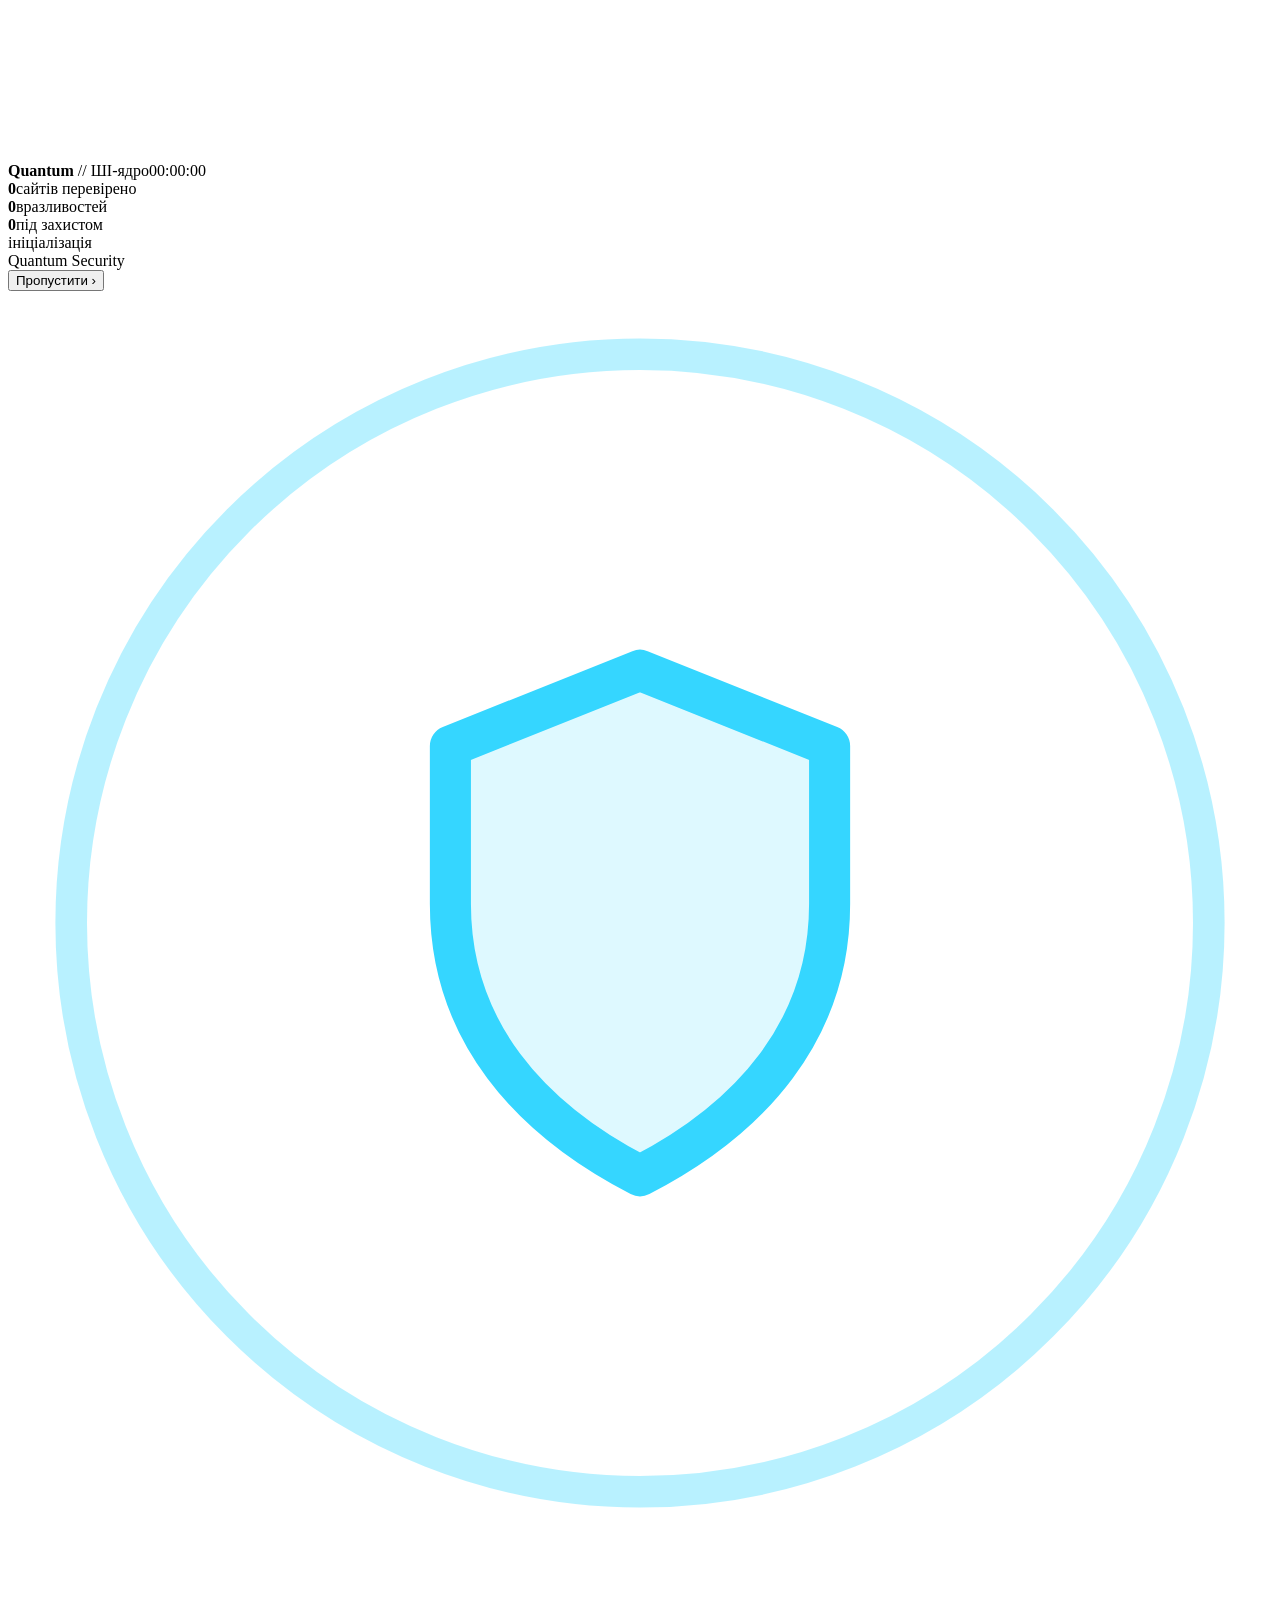
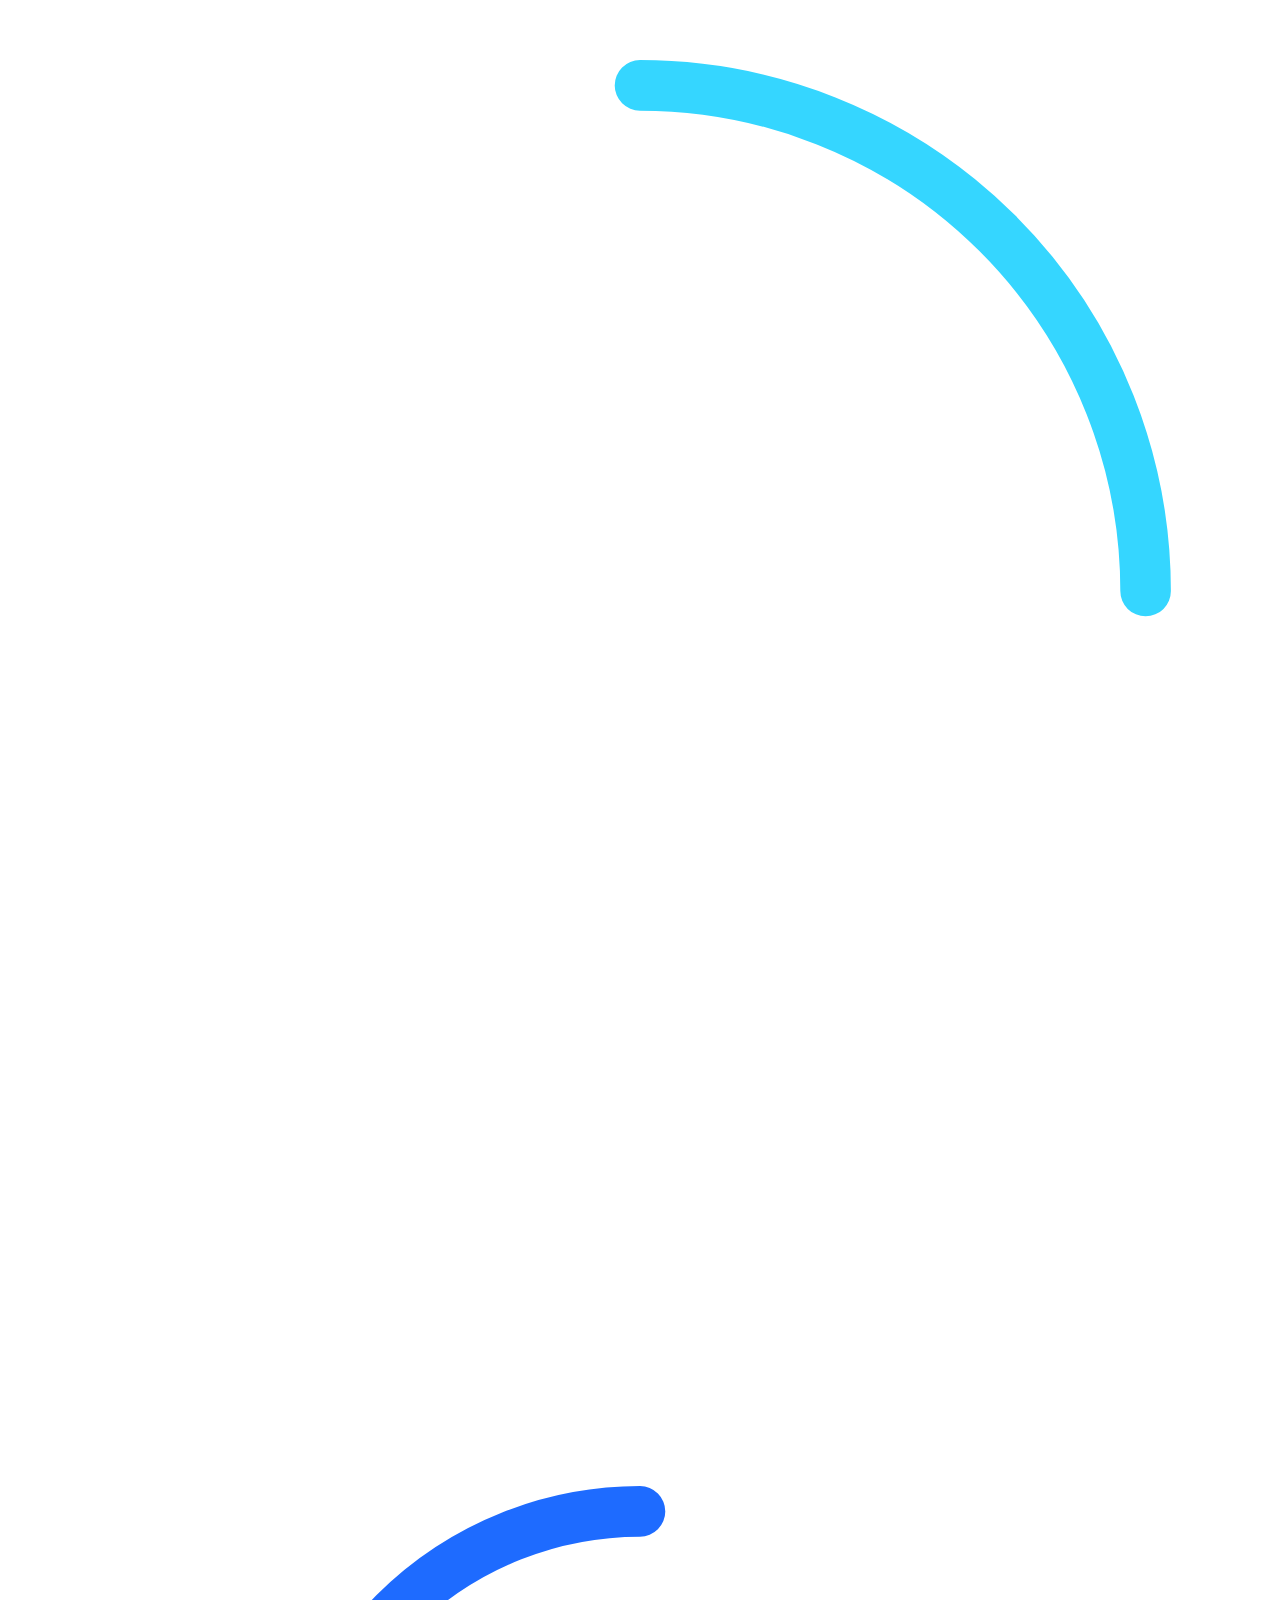
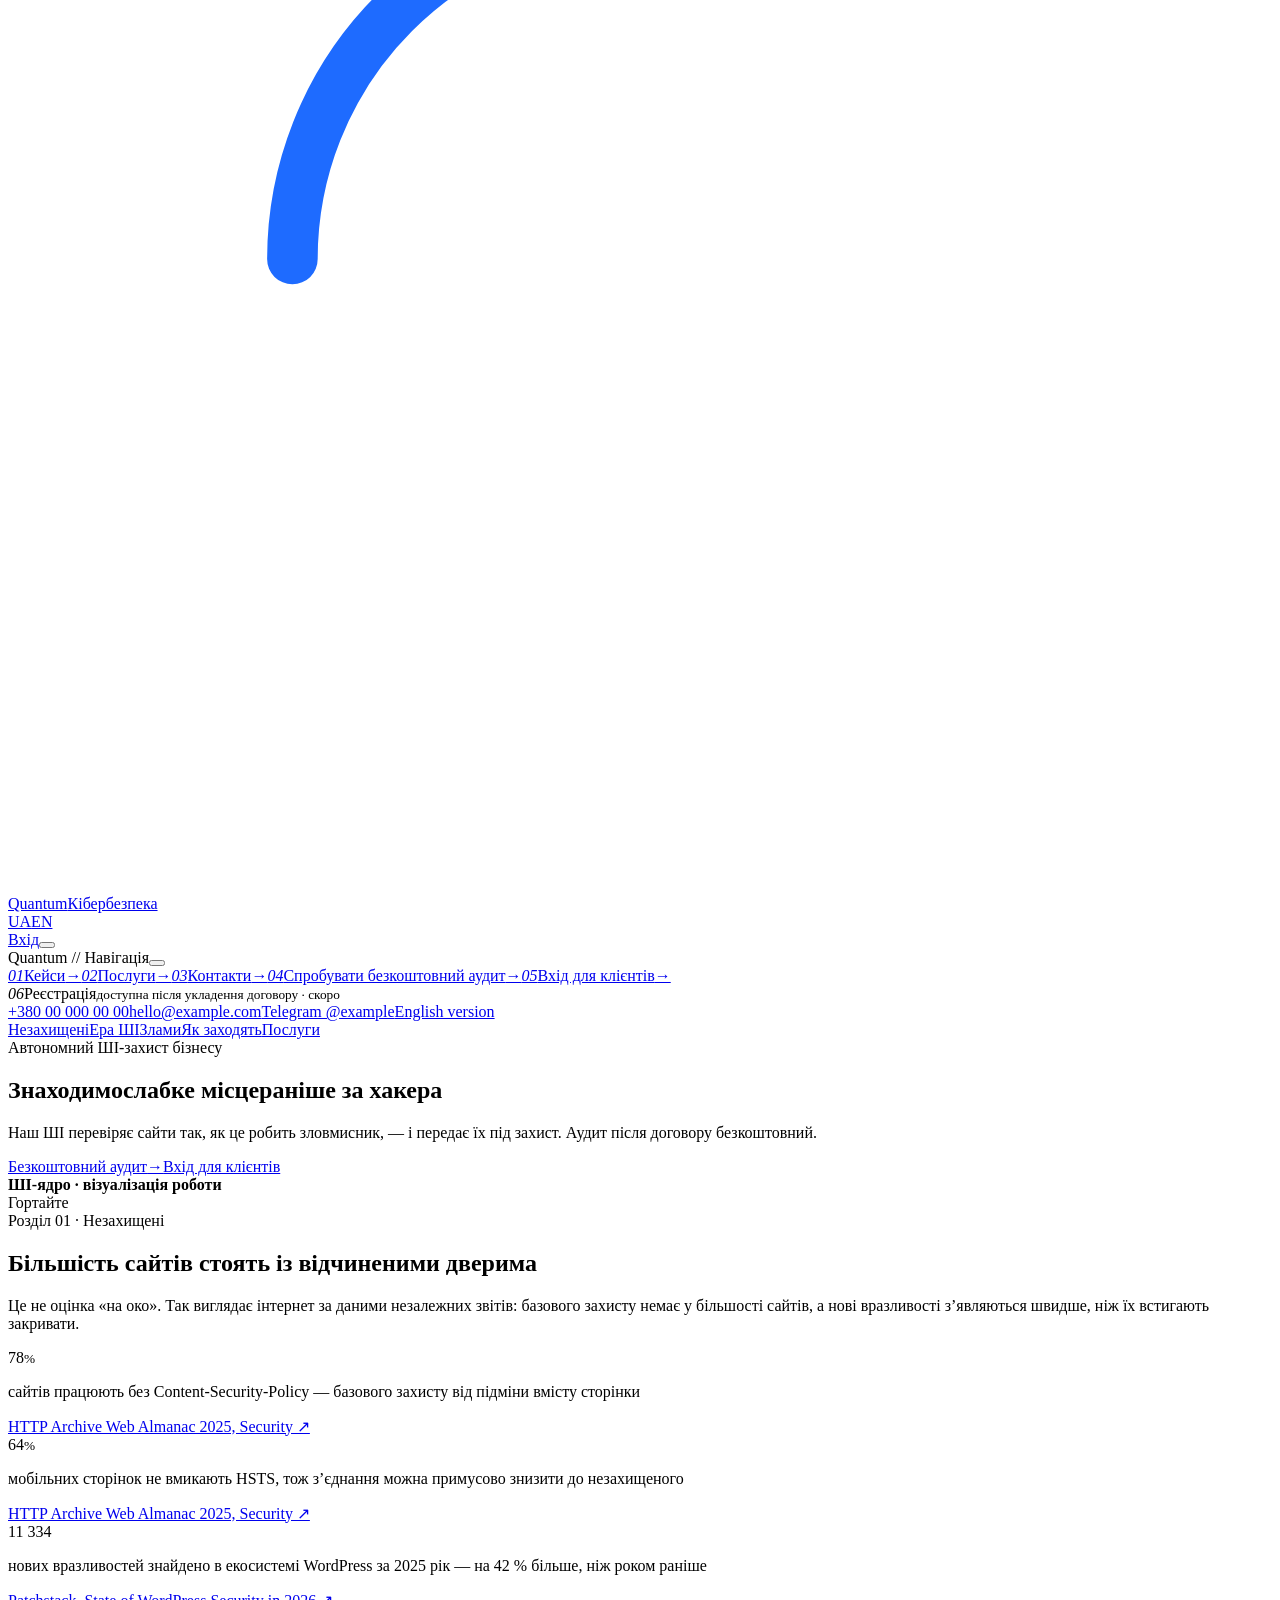
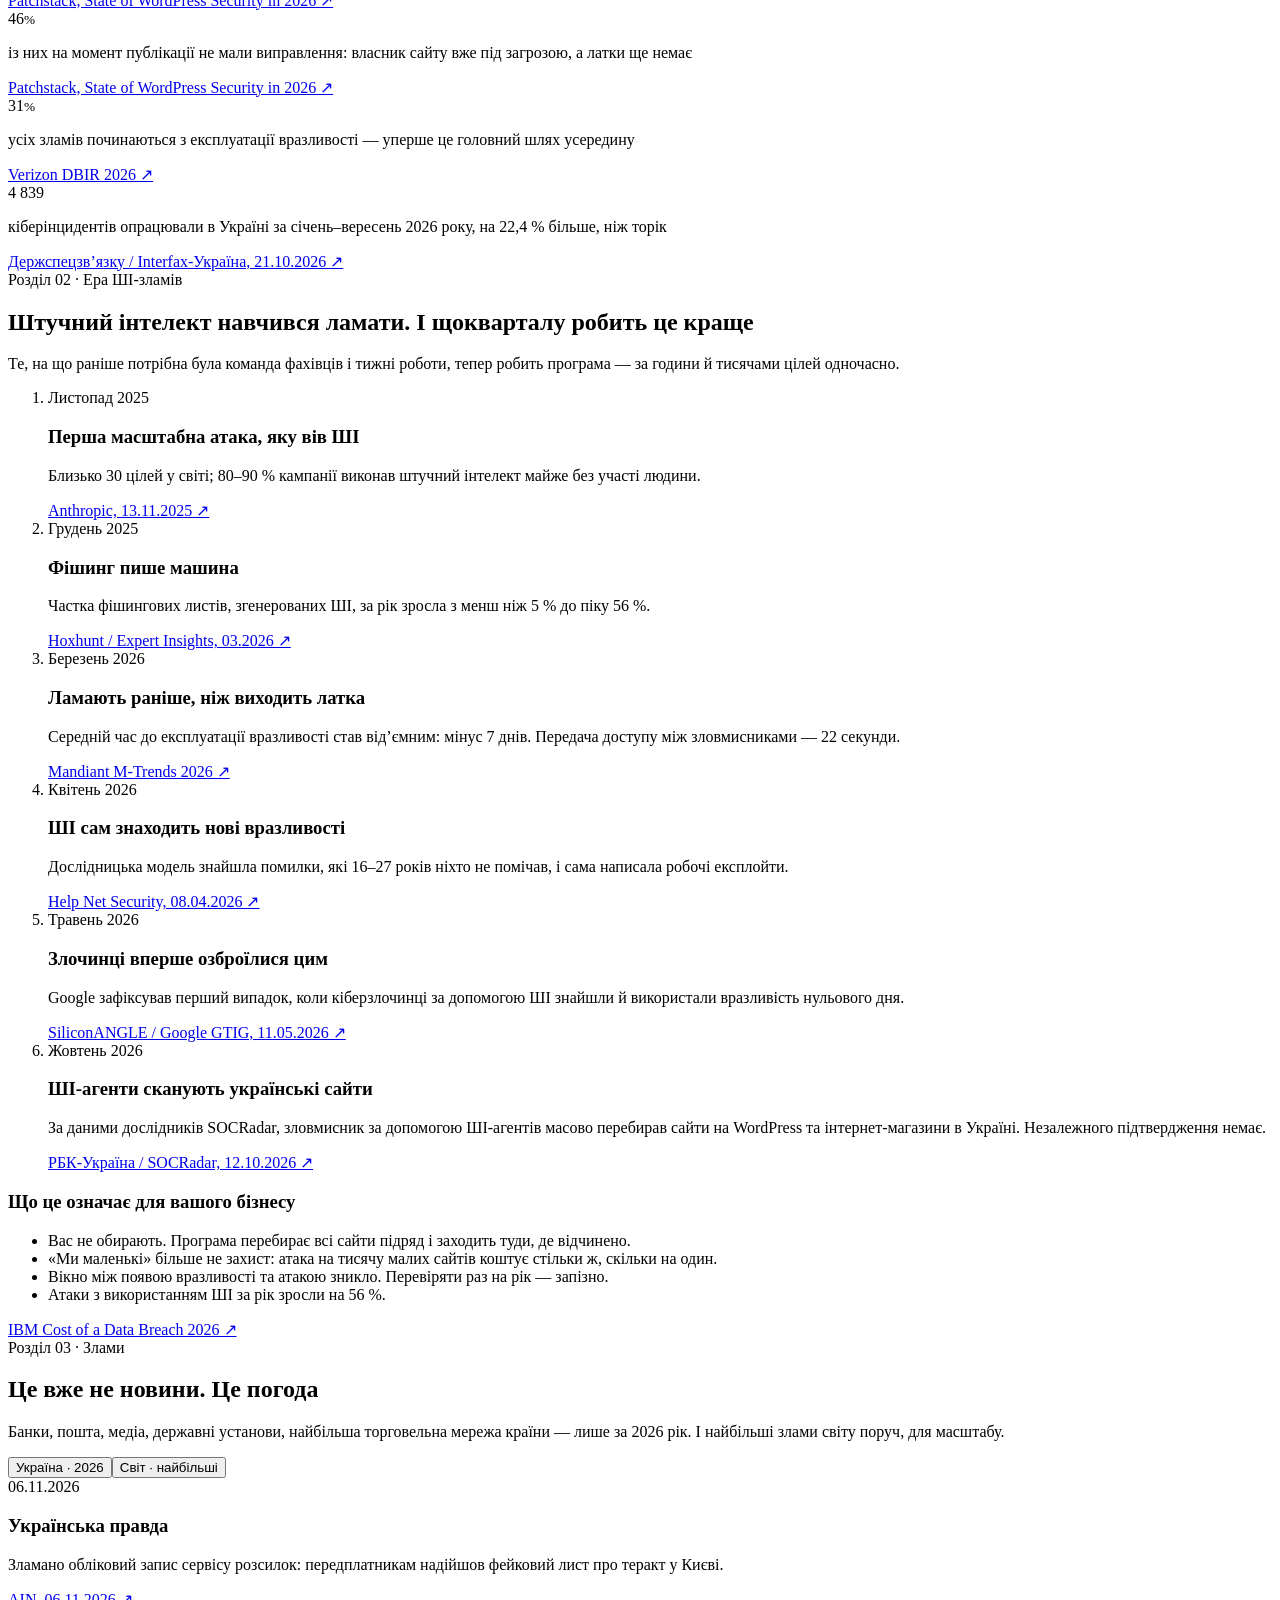
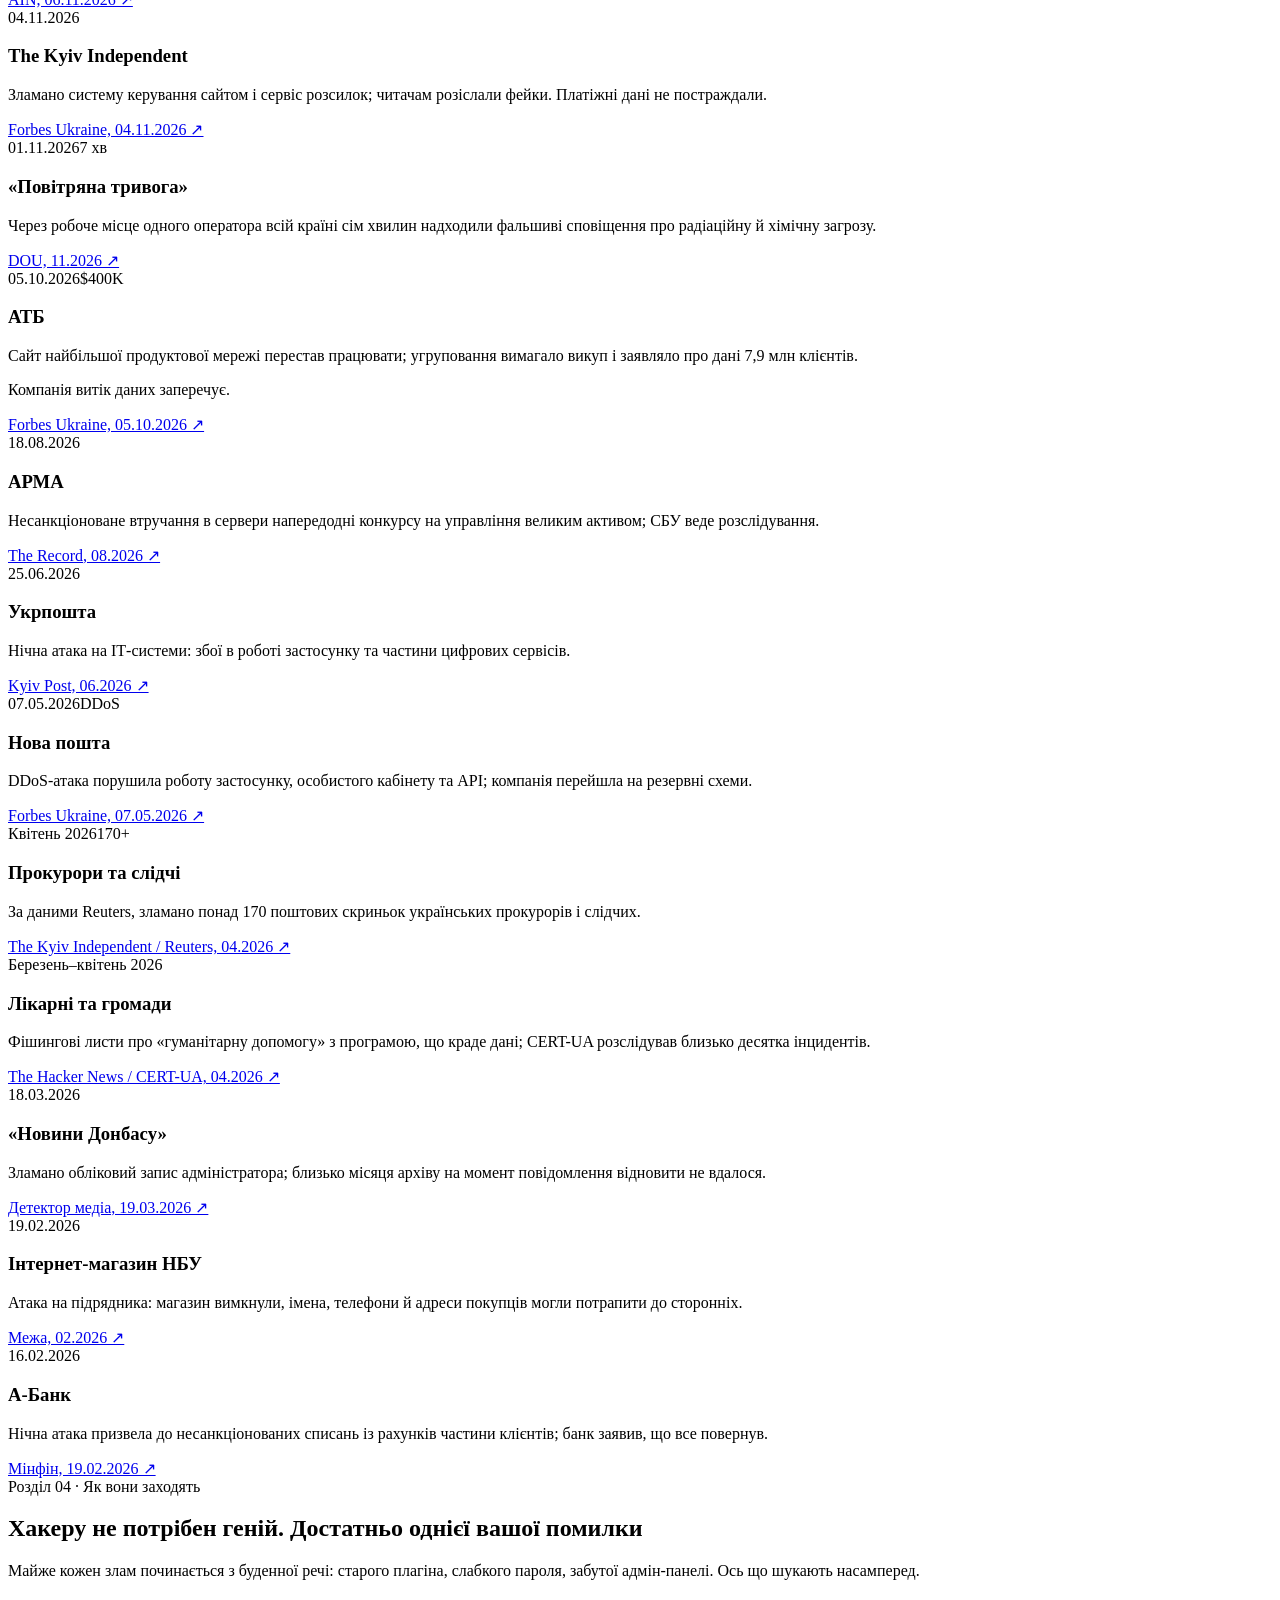
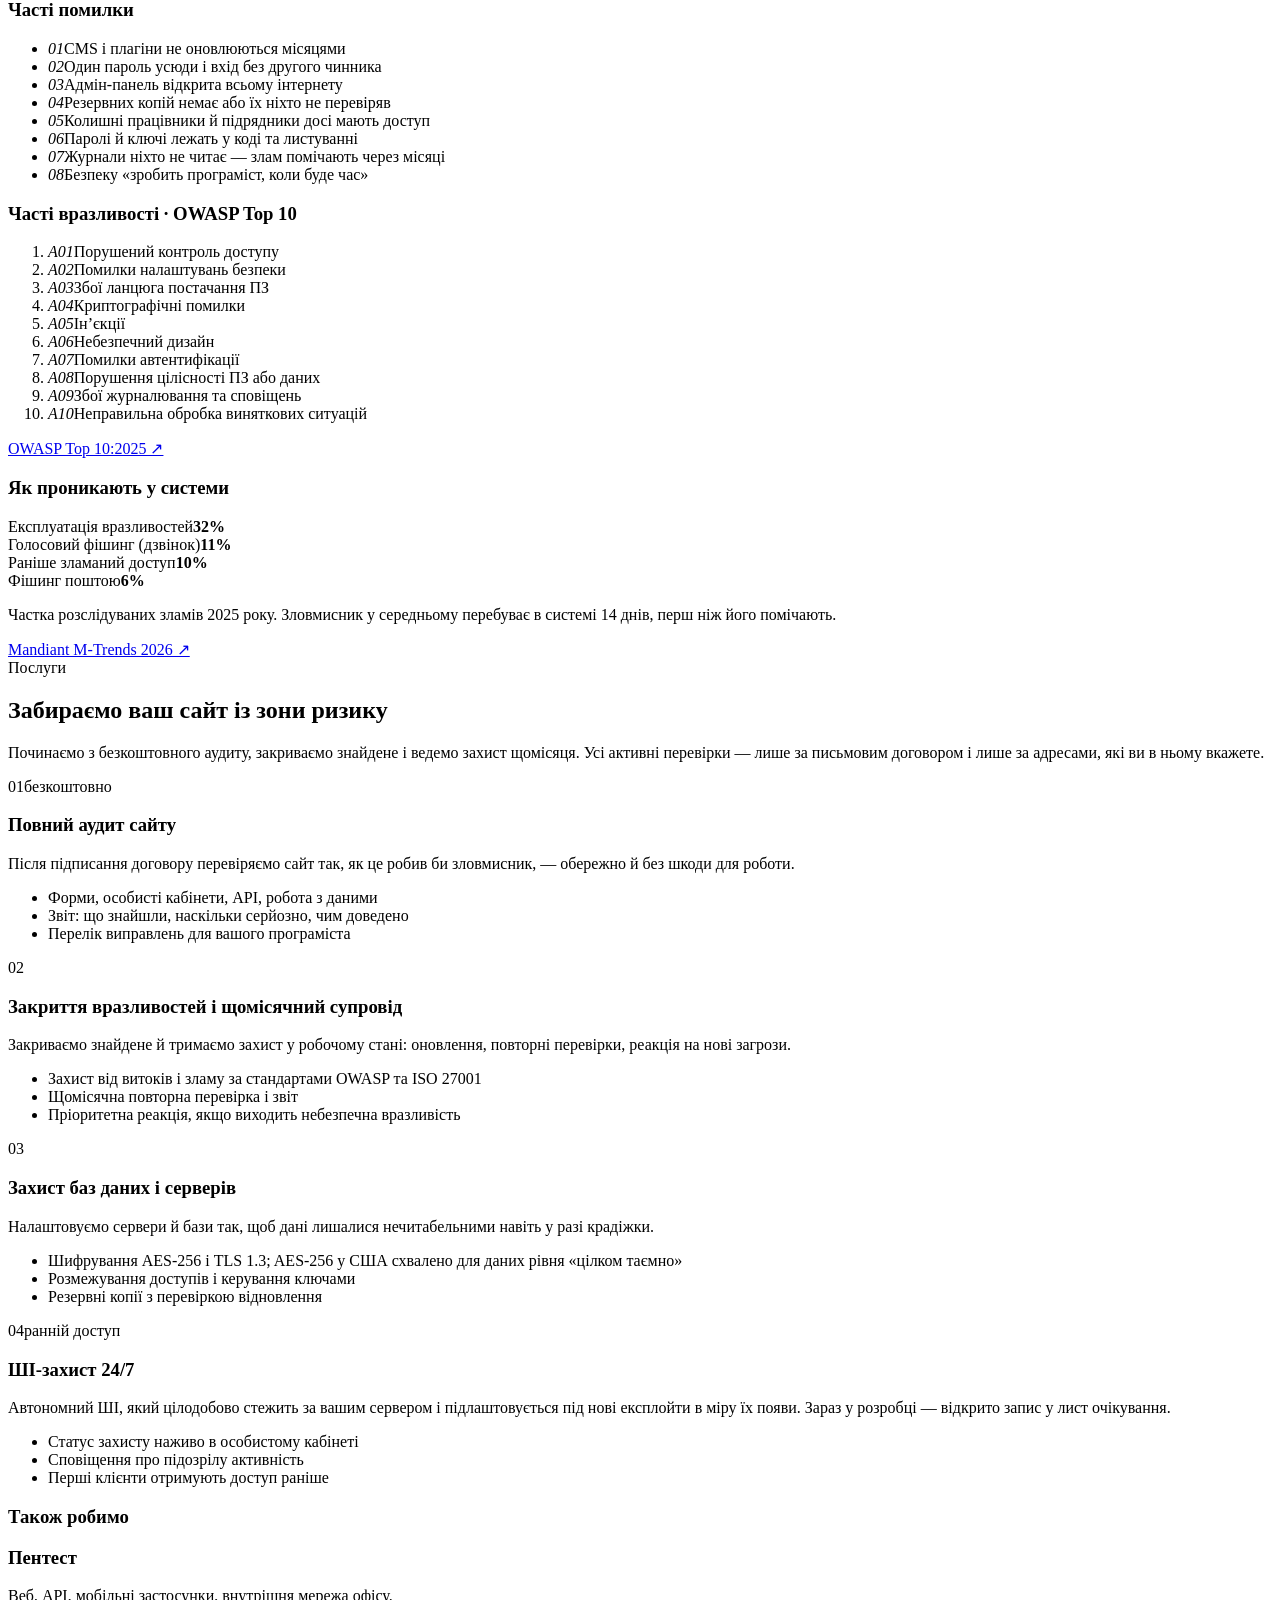
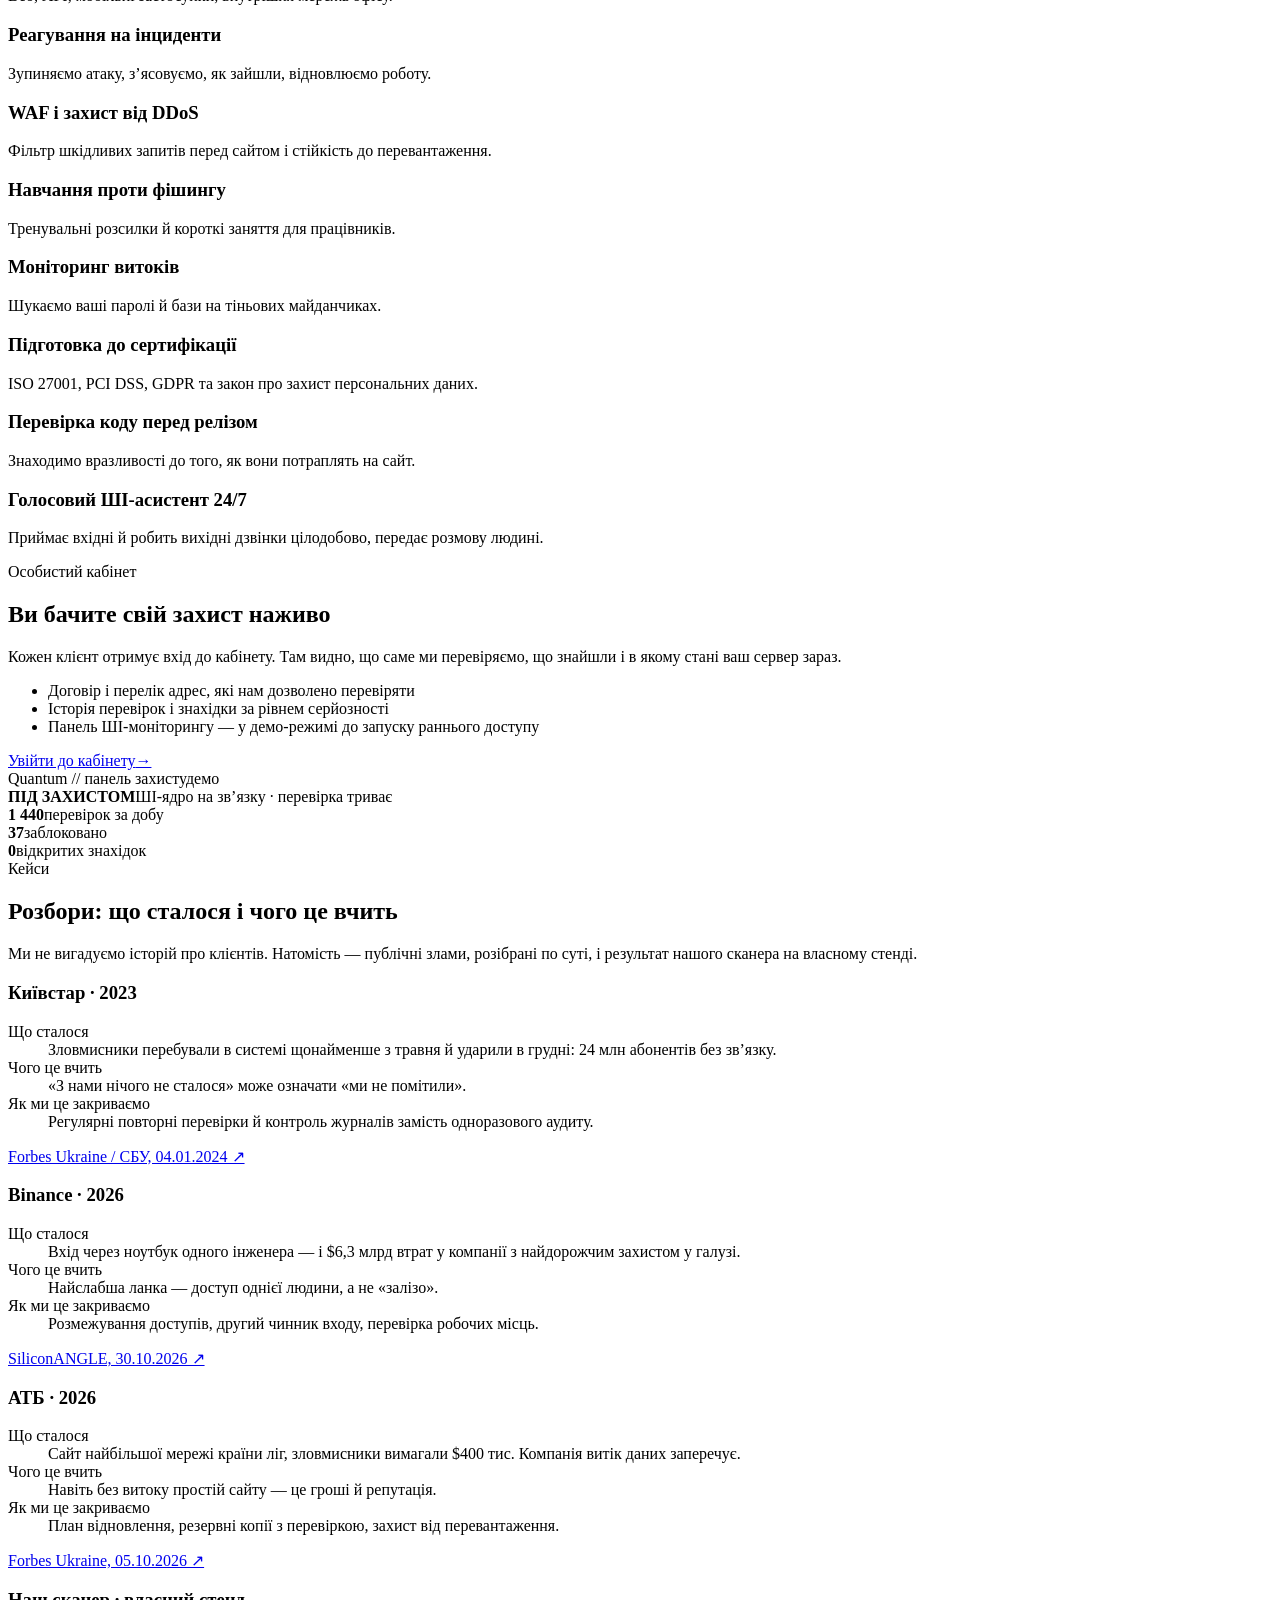
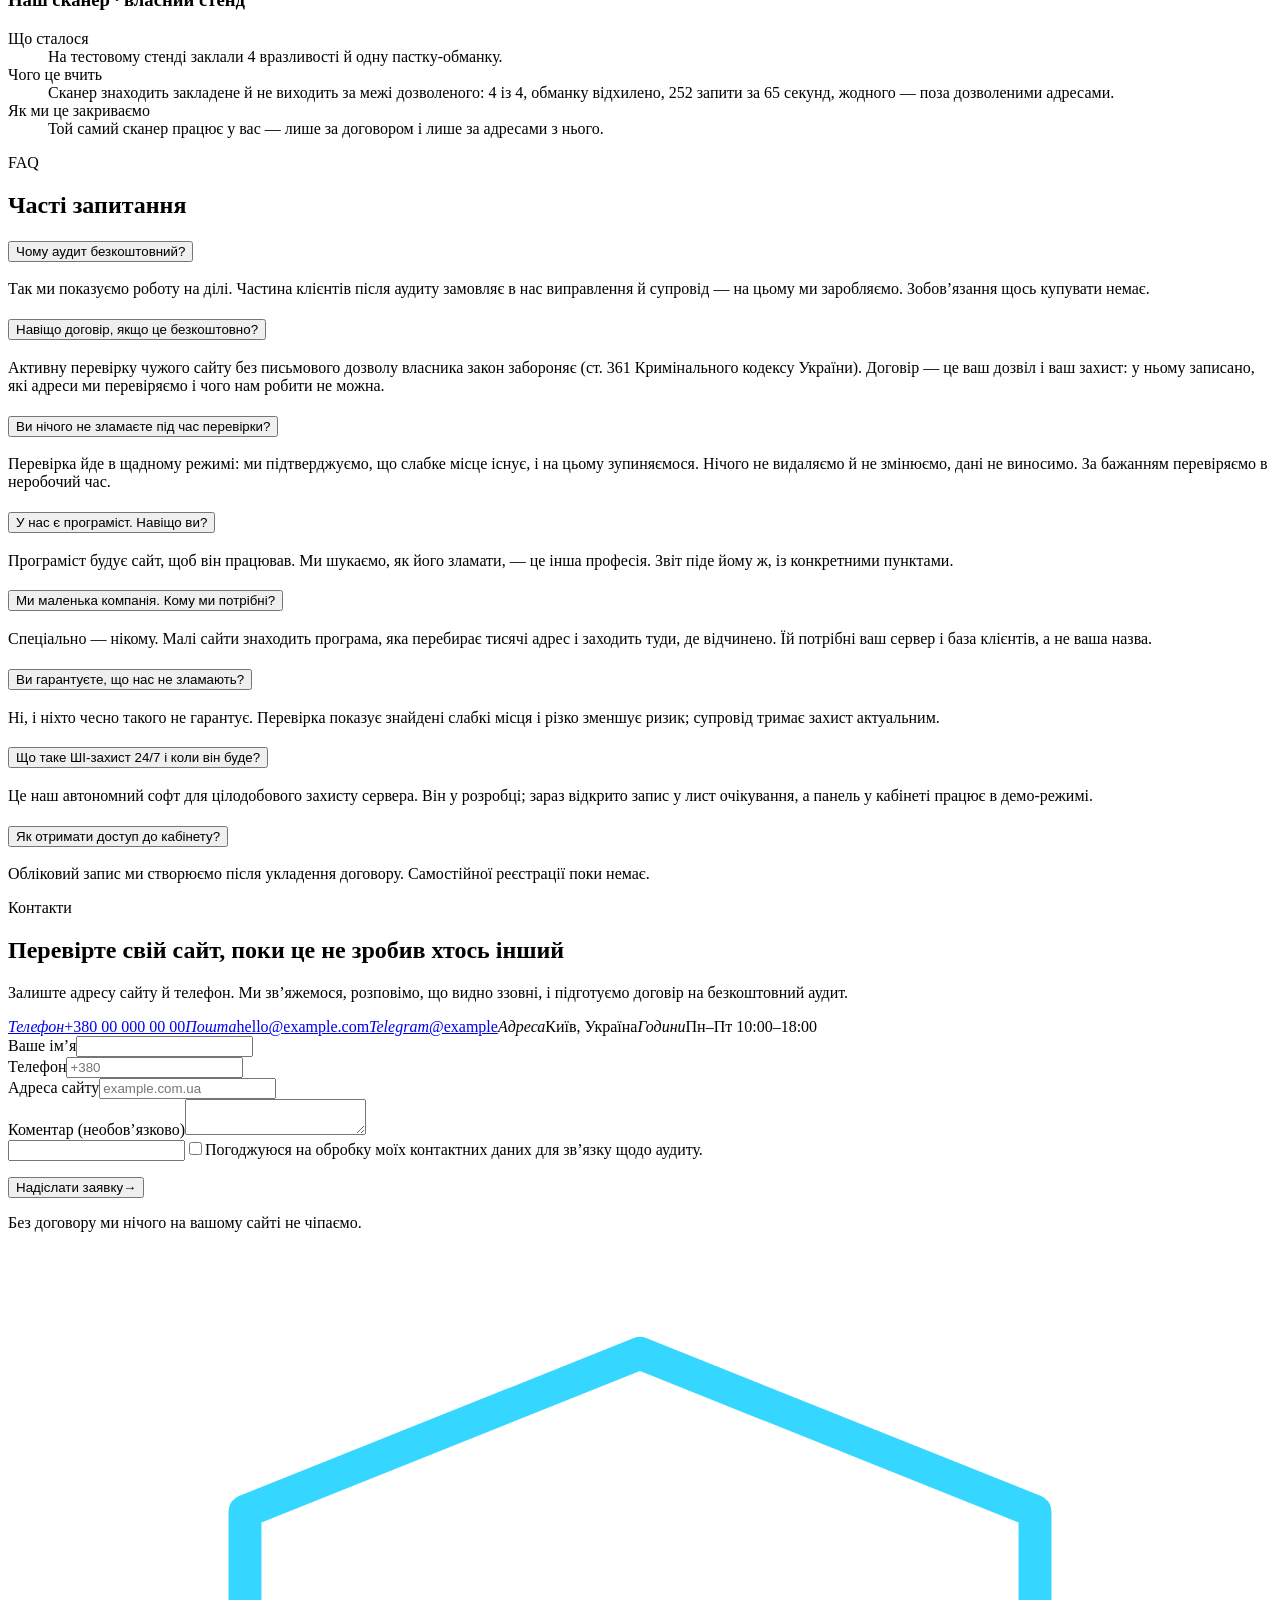
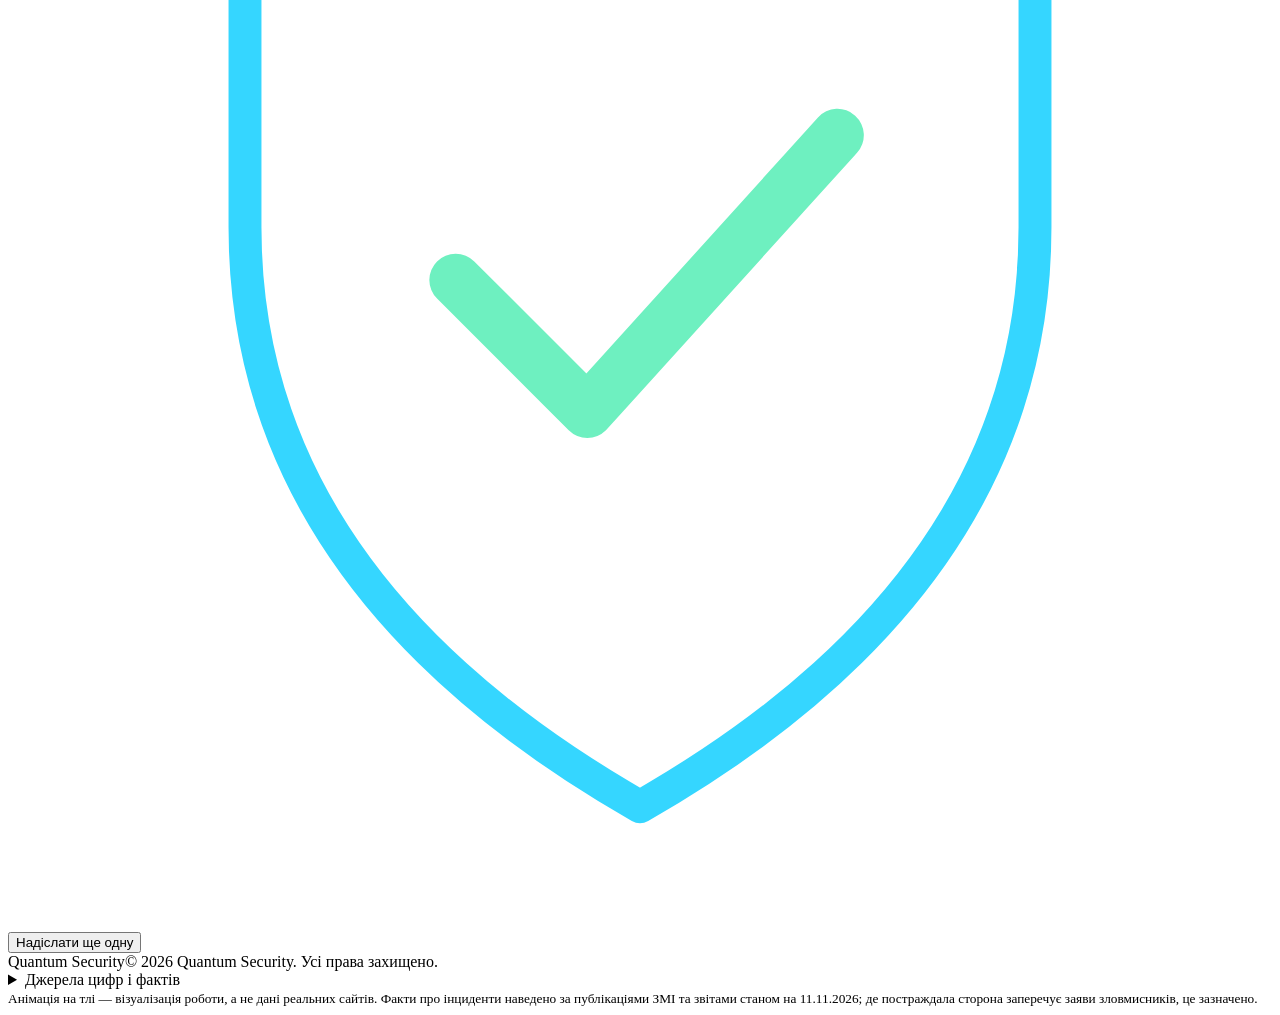
==== commit 18ceff69: "Update preview build: smoother motion Co-Authored-By: Claude <noreply@anthropic.com>" ====
--- a/index.html
+++ b/index.html
@@ -1,8 +1,10 @@
-<!DOCTYPE html><html lang="uk" data-mood="intro"><head><meta charset="utf-8"><meta name="viewport" content="width=device-width, initial-scale=1, viewport-fit=cover"><title>Quantum Security — Кібербезпека для бізнесу — аудит, пентест, захист 24/7</title><meta name="description" content="Безкоштовний аудит сайту, пентест за договором, щомісячний супровід захисту та ШІ-моніторинг. Знаходимо слабкі місця раніше за зловмисників."><meta name="theme-color" content="#03060d"><meta name="robots" content="noindex, nofollow"><meta property="og:title" content="Quantum Security — Кібербезпека для бізнесу — аудит, пентест, захист 24/7"><meta property="og:description" content="Безкоштовний аудит сайту, пентест за договором, щомісячний супровід захисту та ШІ-моніторинг. Знаходимо слабкі місця раніше за зловмисників."><meta property="og:type" content="website"><link rel="icon" type="image/svg+xml" href="/ccs-site-preview/favicon.svg"><script>(function(){const intro = true;
+<!DOCTYPE html><html lang="uk" data-mood="intro"><head><meta charset="utf-8"><meta name="viewport" content="width=device-width, initial-scale=1, viewport-fit=cover"><title>Quantum Security — Кібербезпека для бізнесу — аудит, пентест, захист 24/7</title><meta name="description" content="Безкоштовний аудит сайту, пентест за договором, щомісячний супровід захисту та ШІ-моніторинг. Знаходимо слабкі місця раніше за зловмисників."><meta name="theme-color" content="#03060d"><meta name="robots" content="noindex, nofollow"><meta property="og:title" content="Quantum Security — Кібербезпека для бізнесу — аудит, пентест, захист 24/7"><meta property="og:description" content="Безкоштовний аудит сайту, пентест за договором, щомісячний супровід захисту та ШІ-моніторинг. Знаходимо слабкі місця раніше за зловмисників."><meta property="og:type" content="website"><link rel="preload" as="font" type="font/woff2" href="/ccs-site-preview/_astro/unbounded-cyrillic-wght-normal.C627f1f8.woff2" crossorigin><link rel="preload" as="font" type="font/woff2" href="/ccs-site-preview/_astro/manrope-cyrillic-wght-normal.Dvxsihut.woff2" crossorigin><link rel="icon" type="image/svg+xml" href="/ccs-site-preview/favicon.svg"><script>(function(){const intro = true;
 
       const root = document.documentElement;
       root.classList.add('js');
       // страховка: если скрипт интро не запустился, страница всё равно откроется
-      if (intro) setTimeout(() => root.classList.add('intro-done'), 7000);
+      let seen = false;
+      try { seen = sessionStorage.getItem('intro') === '1'; } catch {}
+      if (intro && !seen) setTimeout(() => root.classList.add('intro-done'), 7000);
       else root.classList.add('intro-done');
-    })();</script><meta http-equiv="content-security-policy" content="default-src 'self';img-src 'self' data:;font-src 'self';connect-src 'self';object-src 'none';base-uri 'self';form-action 'self'; script-src 'self' 'sha256-xIb/Pa7FUshAu4ihwjchYcQpyCI8eS8kt40GpOAYCz8=' 'sha256-1BvDVWLr3QCC20uHhUDi27eDFVJpk1uMQJGIWKUks2I=' 'sha256-kmZE/W8I1iuTnl1b3yqzv9/DQZenPngd3NjSKMQl7y0=' 'sha256-Y8t0ntteBwH+PqGKUyjWW3CAk+BNJKSoQc0xZ68FjhM=' 'sha256-0O7iB6zr9x0r6X6eWYITC9V5q+yWCGAoFvcysBGbY9Q='; style-src 'self' ;"><link rel="stylesheet" href="/ccs-site-preview/_astro/content.CnmE0lXa.css"></head><body><div class="tone" aria-hidden="true"></div><canvas class="scene" id="scene" aria-hidden="true"></canvas><div class="veil" aria-hidden="true"></div><div class="intro" id="intro" aria-hidden="true" data-scanning="сканування мережі" data-done="захист активний" data-vuln="вразливість" data-safe="захищено"><div class="intro-frame"><i class="c tl"></i><i class="c tr"></i><i class="c bl"></i><i class="c br"></i><div class="intro-top"><span><b>Quantum</b> // ШІ-ядро</span><span data-intro-clock>00:00:00</span></div><div class="intro-log" data-intro-log></div><div class="intro-metrics"><div><b data-intro-n="scanned">0</b><span>сайтів перевірено</span></div><div class="bad"><b data-intro-n="vuln">0</b><span>вразливостей</span></div><div class="ok"><b data-intro-n="prot">0</b><span>під захистом</span></div></div><div class="intro-center"><div class="intro-status" data-intro-status>ініціалізація</div><div class="intro-title" data-intro-title>Quantum Security</div></div><div class="intro-bar"><i data-intro-bar></i></div><button class="intro-skip" type="button" data-intro-skip>Пропустити ›</button></div><div class="intro-flash" data-intro-flash></div></div><header class="top" id="top"><a class="brand" href="/ccs-site-preview/" aria-label="Quantum Security"><svg class="brand-mark" viewBox="0 0 40 40" fill="none" aria-hidden="true"><circle cx="20" cy="20" r="18" stroke="#35d6ff" stroke-opacity=".35"></circle><path class="spin" d="M20 4a16 16 0 0 1 16 16" stroke="#35d6ff" stroke-width="1.6" stroke-linecap="round"></path><path class="spin rev" d="M20 9a11 11 0 0 0-11 11" stroke="#1e6bff" stroke-width="1.6" stroke-linecap="round"></path><path d="M20 12l6 2.4v5c0 4-2.5 6.8-6 8.6-3.5-1.8-6-4.600-6-8.600v-5L20 12z" fill="#35d6ff" fill-opacity=".16" stroke="#35d6ff" stroke-width="1.3" stroke-linejoin="round"></path></svg><span><span class="brand-name">Quantum</span><span class="brand-sub">Кібербезпека</span></span></a><nav class="lang" aria-label="Language"><a href="/ccs-site-preview/" hreflang="uk" aria-current="true">UA</a><a href="/ccs-site-preview/en/" hreflang="en" data-wipe>EN</a></nav><a class="btn btn-ghost btn-sm btn-login" href="/ccs-site-preview/cabinet/">Вхід</a><button class="burger" id="burger" type="button" aria-expanded="false" aria-controls="menu" aria-label="Меню"><i></i><i></i><i></i></button></header><div class="menu" id="menu" aria-hidden="true"><div class="menu-back" data-menu-close></div><aside class="menu-panel" role="dialog" aria-modal="true" aria-label="Навігація"><div class="menu-head"><span>Quantum // Навігація</span><button class="menu-close" type="button" data-menu-close aria-label="Закрити"></button></div><nav class="menu-nav"><a href="#cases" data-menu-link><i>01</i><span>Кейси</span><span class="go" aria-hidden="true">→</span></a><a href="#services" data-menu-link><i>02</i><span>Послуги</span><span class="go" aria-hidden="true">→</span></a><a href="#contacts" data-menu-link><i>03</i><span>Контакти</span><span class="go" aria-hidden="true">→</span></a><a href="#audit" data-menu-link><i>04</i><span>Спробувати безкоштовний аудит</span><span class="go" aria-hidden="true">→</span></a><a href="/ccs-site-preview/cabinet/" data-menu-link><i>05</i><span>Вхід для клієнтів</span><span class="go" aria-hidden="true">→</span></a><div class="soon" aria-disabled="true"><i>06</i><span>Реєстрація</span><small>доступна після укладення договору · скоро</small></div></nav><div class="menu-foot"><a href="tel:+380000000000">+380 00 000 00 00</a><a href="mailto:hello@example.com">hello@example.com</a><a href="https://t.me/example" target="_blank" rel="noopener">Telegram @example</a><a href="/ccs-site-preview/en/" hreflang="en" data-wipe>English version</a></div></aside></div><nav class="rail" aria-label="Навігація"><a href="#exposed" data-rail="exposed">Незахищені</a><a href="#ai" data-rail="ai">Ера ШІ</a><a href="#incidents" data-rail="incidents">Злами</a><a href="#entry" data-rail="entry">Як заходять</a><a href="#services" data-rail="services">Послуги</a></nav><main><section class="section full hero" id="hero" data-mood="hero"><div class="wrap"><span class="kicker" data-hero>Автономний ШІ-захист бізнесу</span><h1 class="h1"><span class="line"><span data-hero-line>Знаходимо</span></span><span class="line"><span data-hero-line class="grad">слабке місце</span></span><span class="line"><span data-hero-line>раніше за хакера</span></span></h1><p class="lead" data-hero>Наш ШІ перевіряє сайти так, як це робить зловмисник, — і передає їх під захист. Аудит після договору безкоштовний.</p><div class="hero-cta" data-hero><a class="btn btn-primary" href="#audit">Безкоштовний аудит<span class="arrow" aria-hidden="true">→</span></a><a class="btn btn-ghost" href="/ccs-site-preview/cabinet/">Вхід для клієнтів</a></div><div class="panel hud-chip" data-hero aria-hidden="true"><i class="dot"></i><b>ШІ-ядро · візуалізація роботи</b><div class="hud-feed" data-feed data-vuln="вразливість" data-safe="захищено"></div></div></div><div class="scroll-hint" aria-hidden="true"><i></i>Гортайте</div></section><!-- 01 --><section class="section full story" id="exposed" data-mood="exposed"><div class="wrap"><div class="story-head"><span class="kicker" data-reveal>Розділ 01 · Незахищені</span><h2 class="h2" data-reveal>Більшість сайтів стоять із відчиненими дверима</h2><p class="lead" data-reveal>Це не оцінка «на око». Так виглядає інтернет за даними незалежних звітів: базового захисту немає у більшості сайтів, а нові вразливості з’являються швидше, ніж їх встигають закривати.</p></div><div class="stats"><article class="panel scan stat" data-reveal data-glow><div class="stat-num"><span data-count="78" data-locale="uk">78</span><small>%</small></div><p>сайтів працюють без Content-Security-Policy — базового захисту від підміни вмісту сторінки</p><a class="src" href="https://almanac.httparchive.org/en/2025/security" target="_blank" rel="noopener">HTTP Archive Web Almanac 2025, Security ↗</a></article><article class="panel scan stat" data-reveal data-glow><div class="stat-num"><span data-count="64" data-locale="uk">64</span><small>%</small></div><p>мобільних сторінок не вмикають HSTS, тож з’єднання можна примусово знизити до незахищеного</p><a class="src" href="https://almanac.httparchive.org/en/2025/security" target="_blank" rel="noopener">HTTP Archive Web Almanac 2025, Security ↗</a></article><article class="panel scan stat" data-reveal data-glow><div class="stat-num"><span data-count="11334" data-locale="uk">11 334</span></div><p>нових вразливостей знайдено в екосистемі WordPress за 2025 рік — на 42 % більше, ніж роком раніше</p><a class="src" href="https://patchstack.com/whitepaper/state-of-wordpress-security-in-2026/" target="_blank" rel="noopener">Patchstack, State of WordPress Security in 2026 ↗</a></article><article class="panel scan stat" data-reveal data-glow><div class="stat-num"><span data-count="46" data-locale="uk">46</span><small>%</small></div><p>із них на момент публікації не мали виправлення: власник сайту вже під загрозою, а латки ще немає</p><a class="src" href="https://patchstack.com/whitepaper/state-of-wordpress-security-in-2026/" target="_blank" rel="noopener">Patchstack, State of WordPress Security in 2026 ↗</a></article><article class="panel scan stat" data-reveal data-glow><div class="stat-num"><span data-count="31" data-locale="uk">31</span><small>%</small></div><p>усіх зламів починаються з експлуатації вразливості — уперше це головний шлях усередину</p><a class="src" href="https://www.verizon.com/about/news/breach-industry-wide-dbir-finds" target="_blank" rel="noopener">Verizon DBIR 2026 ↗</a></article><article class="panel scan stat" data-reveal data-glow><div class="stat-num"><span data-count="4839" data-locale="uk">4 839</span></div><p>кіберінцидентів опрацювали в Україні за січень–вересень 2026 року, на 22,4 % більше, ніж торік</p><a class="src" href="https://interfax.com.ua/news/interview/1224037.html" target="_blank" rel="noopener">Держспецзв’язку / Interfax-Україна, 21.10.2026 ↗</a></article></div></div></section><!-- 02 --><section class="section full story right" id="ai" data-mood="ai"><div class="wrap"><div class="story-head"><span class="kicker" data-reveal>Розділ 02 · Ера ШІ-зламів</span><h2 class="h2" data-reveal>Штучний інтелект навчився ламати. І щокварталу робить це краще</h2><p class="lead" data-reveal>Те, на що раніше потрібна була команда фахівців і тижні роботи, тепер робить програма — за години й тисячами цілей одночасно.</p></div><div class="two"><ol class="timeline"><li class="panel scan tl-item" data-reveal data-glow><span class="tl-date">Листопад 2025</span><h3 class="h3">Перша масштабна атака, яку вів ШІ</h3><p>Близько 30 цілей у світі; 80–90 % кампанії виконав штучний інтелект майже без участі людини.</p><a class="src" href="https://www.anthropic.com/news/disrupting-AI-espionage" target="_blank" rel="noopener">Anthropic, 13.11.2025 ↗</a></li><li class="panel scan tl-item" data-reveal data-glow><span class="tl-date">Грудень 2025</span><h3 class="h3">Фішинг пише машина</h3><p>Частка фішингових листів, згенерованих ШІ, за рік зросла з менш ніж 5 % до піку 56 %.</p><a class="src" href="https://expertinsights.com/news/ai-generated-phishing-surges-hoxhunt-finds" target="_blank" rel="noopener">Hoxhunt / Expert Insights, 03.2026 ↗</a></li><li class="panel scan tl-item" data-reveal data-glow><span class="tl-date">Березень 2026</span><h3 class="h3">Ламають раніше, ніж виходить латка</h3><p>Середній час до експлуатації вразливості став від’ємним: мінус 7 днів. Передача доступу між зловмисниками — 22 секунди.</p><a class="src" href="https://cloud.google.com/blog/topics/threat-intelligence/m-trends-2026" target="_blank" rel="noopener">Mandiant M-Trends 2026 ↗</a></li><li class="panel scan tl-item" data-reveal data-glow><span class="tl-date">Квітень 2026</span><h3 class="h3">ШІ сам знаходить нові вразливості</h3><p>Дослідницька модель знайшла помилки, які 16–27 років ніхто не помічав, і сама написала робочі експлойти.</p><a class="src" href="https://www.helpnetsecurity.com/2026/04/08/anthropic-claude-mythos-preview-identify-vulnerabilities/" target="_blank" rel="noopener">Help Net Security, 08.04.2026 ↗</a></li><li class="panel scan tl-item" data-reveal data-glow><span class="tl-date">Травень 2026</span><h3 class="h3">Злочинці вперше озброїлися цим</h3><p>Google зафіксував перший випадок, коли кіберзлочинці за допомогою ШІ знайшли й використали вразливість нульового дня.</p><a class="src" href="https://siliconangle.com/2026/05/11/google-says-criminals-used-ai-build-working-zero-day-exploit-first-time/" target="_blank" rel="noopener">SiliconANGLE / Google GTIG, 11.05.2026 ↗</a></li><li class="panel scan tl-item" data-reveal data-glow><span class="tl-date">Жовтень 2026</span><h3 class="h3">ШІ-агенти сканують українські сайти</h3><p>За даними дослідників SOCRadar, зловмисник за допомогою ШІ-агентів масово перебирав сайти на WordPress та інтернет-магазини в Україні. Незалежного підтвердження немає.</p><a class="src" href="https://www.rbc.ua/rus/news/nova-kiberataka-ukrayinu-hakeri-zmusili-shi-1791809514.html" target="_blank" rel="noopener">РБК-Україна / SOCRadar, 12.10.2026 ↗</a></li></ol><aside class="panel impact" data-reveal data-glow><span class="corners"></span><h3 class="h3 accent">Що це означає для вашого бізнесу</h3><ul><li>Вас не обирають. Програма перебирає всі сайти підряд і заходить туди, де відчинено.</li><li>«Ми маленькі» більше не захист: атака на тисячу малих сайтів коштує стільки ж, скільки на один.</li><li>Вікно між появою вразливості та атакою зникло. Перевіряти раз на рік — запізно.</li><li>Атаки з використанням ШІ за рік зросли на 56 %.</li></ul><a class="src" href="https://www.ibm.com/reports/data-breach" target="_blank" rel="noopener">IBM Cost of a Data Breach 2026 ↗</a></aside></div></div></section><!-- 03 --><section class="section full story" id="incidents" data-mood="incidents"><div class="wrap"><div class="story-head"><span class="kicker" data-reveal>Розділ 03 · Злами</span><h2 class="h2" data-reveal>Це вже не новини. Це погода</h2><p class="lead" data-reveal>Банки, пошта, медіа, державні установи, найбільша торговельна мережа країни — лише за 2026 рік. І найбільші злами світу поруч, для масштабу.</p></div><div><div class="tabs" role="tablist" data-reveal><button class="tab" role="tab" type="button" aria-selected="true" aria-controls="inc-ua" id="tab-ua">Україна · 2026</button><button class="tab" role="tab" type="button" aria-selected="false" aria-controls="inc-world" id="tab-world">Світ · найбільші</button></div></div><div class="incidents" id="inc-ua" role="tabpanel" aria-labelledby="tab-ua"><article class="panel scan incident" data-reveal data-glow><div class="incident-top"><span class="tl-date">06.11.2026</span></div><h3 class="h3">Українська правда</h3><p>Зламано обліковий запис сервісу розсилок: передплатникам надійшов фейковий лист про теракт у Києві.</p><a class="src" href="https://ain.ua/2026/11/06/z-rozsilok-ukrayinskoyi-pravdi-ta-the-kyiv-independent-nadislali-feikovi-povidomlennia-pislia-zlamiv/" target="_blank" rel="noopener">AIN, 06.11.2026 ↗</a></article><article class="panel scan incident" data-reveal data-glow><div class="incident-top"><span class="tl-date">04.11.2026</span></div><h3 class="h3">The Kyiv Independent</h3><p>Зламано систему керування сайтом і сервіс розсилок; читачам розіслали фейки. Платіжні дані не постраждали.</p><a class="src" href="https://forbes.ua/news/the-kyiv-independent-zaznav-kiberataki-xakeri-rozsilali-feiki-pro-zelenskogo-04112026-43514" target="_blank" rel="noopener">Forbes Ukraine, 04.11.2026 ↗</a></article><article class="panel scan incident" data-reveal data-glow><div class="incident-top"><span class="tl-date">01.11.2026</span><span class="incident-fig">7 хв</span></div><h3 class="h3">«Повітряна тривога»</h3><p>Через робоче місце одного оператора всій країні сім хвилин надходили фальшиві сповіщення про радіаційну й хімічну загрозу.</p><a class="src" href="https://dou.ua/lenta/news/air-alert-app-malfunction/" target="_blank" rel="noopener">DOU, 11.2026 ↗</a></article><article class="panel scan incident" data-reveal data-glow><div class="incident-top"><span class="tl-date">05.10.2026</span><span class="incident-fig">$400K</span></div><h3 class="h3">АТБ</h3><p>Сайт найбільшої продуктової мережі перестав працювати; угруповання вимагало викуп і заявляло про дані 7,9 млн клієнтів.</p><p class="note">Компанія витік даних заперечує.</p><a class="src" href="https://forbes.ua/innovations/merezu-voni-ne-poklali-xakeri-zlamali-sait-atb-i-vimagali-400-000-vikupu-ci-buli-pid-zagrozoiu-dani-klijentiv-i-skilki-moze-kostuvati-vidnovlennia-rozbir-05102026-42667" target="_blank" rel="noopener">Forbes Ukraine, 05.10.2026 ↗</a></article><article class="panel scan incident" data-reveal data-glow><div class="incident-top"><span class="tl-date">18.08.2026</span></div><h3 class="h3">АРМА</h3><p>Несанкціоноване втручання в сервери напередодні конкурсу на управління великим активом; СБУ веде розслідування.</p><a class="src" href="https://therecord.media/hackers-target-ukraine-agency-sanctioned-russians" target="_blank" rel="noopener">The Record, 08.2026 ↗</a></article><article class="panel scan incident" data-reveal data-glow><div class="incident-top"><span class="tl-date">25.06.2026</span></div><h3 class="h3">Укрпошта</h3><p>Нічна атака на ІТ-системи: збої в роботі застосунку та частини цифрових сервісів.</p><a class="src" href="https://www.kyivpost.com/uk/post/78971" target="_blank" rel="noopener">Kyiv Post, 06.2026 ↗</a></article><article class="panel scan incident" data-reveal data-glow><div class="incident-top"><span class="tl-date">07.05.2026</span><span class="incident-fig">DDoS</span></div><h3 class="h3">Нова пошта</h3><p>DDoS-атака порушила роботу застосунку, особистого кабінету та API; компанія перейшла на резервні схеми.</p><a class="src" href="https://forbes.ua/news/nova-poshta-povidomila-pro-ddos-ataku-na-svoi-sistemi-mozhlivi-zboi-u-roboti-servisiv-07052026-38650" target="_blank" rel="noopener">Forbes Ukraine, 07.05.2026 ↗</a></article><article class="panel scan incident" data-reveal data-glow><div class="incident-top"><span class="tl-date">Квітень 2026</span><span class="incident-fig">170+</span></div><h3 class="h3">Прокурори та слідчі</h3><p>За даними Reuters, зламано понад 170 поштових скриньок українських прокурорів і слідчих.</p><a class="src" href="https://kyivindependent.com/russia-hacks-over-over-170-accounts-of-ukrainian-prosecutors-investigators-reuters-reports/" target="_blank" rel="noopener">The Kyiv Independent / Reuters, 04.2026 ↗</a></article><article class="panel scan incident" data-reveal data-glow><div class="incident-top"><span class="tl-date">Березень–квітень 2026</span></div><h3 class="h3">Лікарні та громади</h3><p>Фішингові листи про «гуманітарну допомогу» з програмою, що краде дані; CERT-UA розслідував близько десятка інцидентів.</p><a class="src" href="https://thehackernews.com/2026/04/uac-0247-targets-ukrainian-clinics-and.html" target="_blank" rel="noopener">The Hacker News / CERT-UA, 04.2026 ↗</a></article><article class="panel scan incident" data-reveal data-glow><div class="incident-top"><span class="tl-date">18.03.2026</span></div><h3 class="h3">«Новини Донбасу»</h3><p>Зламано обліковий запис адміністратора; близько місяця архіву на момент повідомлення відновити не вдалося.</p><a class="src" href="https://detector.media/infospace/article/248426/2026-03-19-rosiyski-khakery-atakuvaly-sayt-media-novyny-donbasu-dopovneno/" target="_blank" rel="noopener">Детектор медіа, 19.03.2026 ↗</a></article><article class="panel scan incident" data-reveal data-glow><div class="incident-top"><span class="tl-date">19.02.2026</span></div><h3 class="h3">Інтернет-магазин НБУ</h3><p>Атака на підрядника: магазин вимкнули, імена, телефони й адреси покупців могли потрапити до сторонніх.</p><a class="src" href="https://mezha.ua/news/nbu-povidomiv-pro-kiberataku-na-sviy-internet-magazin-308735/" target="_blank" rel="noopener">Межа, 02.2026 ↗</a></article><article class="panel scan incident" data-reveal data-glow><div class="incident-top"><span class="tl-date">16.02.2026</span></div><h3 class="h3">А-Банк</h3><p>Нічна атака призвела до несанкціонованих списань із рахунків частини клієнтів; банк заявив, що все повернув.</p><a class="src" href="https://minfin.com.ua/ua/2026/02/19/168519242/" target="_blank" rel="noopener">Мінфін, 19.02.2026 ↗</a></article></div><div class="incidents" id="inc-world" role="tabpanel" aria-labelledby="tab-world" hidden><article class="panel scan incident" data-reveal data-glow><div class="incident-top"><span class="tl-date">29.10.2026</span><span class="incident-fig">$6.3B</span></div><h3 class="h3">Binance</h3><p>Найбільша крадіжка криптовалюти в історії. Вхід — через ноутбук одного інженера.</p><a class="src" href="https://siliconangle.com/2026/10/30/hackers-steal-6-3b-from-binance-in-biggest-ever-crypto-heist/" target="_blank" rel="noopener">SiliconANGLE, 30.10.2026 ↗</a></article><article class="panel scan incident" data-reveal data-glow><div class="incident-top"><span class="tl-date">Вересень 2025</span><span class="incident-fig">£1.9B</span></div><h3 class="h3">Jaguar Land Rover</h3><p>Виробництво зупинилося на тижні. Найдорожча кіберподія в історії Великої Британії за незалежною оцінкою.</p><a class="src" href="https://www.reinsurancene.ws/jaguar-land-rover-attack-most-economically-damaging-cyber-event-to-hit-uk-cmc/" target="_blank" rel="noopener">Reinsurance News / Cyber Monitoring Centre ↗</a></article><article class="panel scan incident" data-reveal data-glow><div class="incident-top"><span class="tl-date">2025</span><span class="incident-fig">1 млрд</span></div><h3 class="h3">Клієнти Salesforce</h3><p>Через сторонні сервіси викрадено щонайменше мільярд записів клієнтів великих компаній.</p><a class="src" href="https://techcrunch.com/2025/12/19/hacks-thefts-and-disruption-the-worst-data-breaches-of-2025/" target="_blank" rel="noopener">TechCrunch, 19.12.2025 ↗</a></article><article class="panel scan incident" data-reveal data-glow><div class="incident-top"><span class="tl-date">21.02.2025</span><span class="incident-fig">$1.5B</span></div><h3 class="h3">Bybit</h3><p>ФБР приписує крадіжку північнокорейському угрупованню.</p><a class="src" href="https://ic3.gov/PSA/2025/PSA250226" target="_blank" rel="noopener">FBI IC3, 26.02.2025 ↗</a></article><article class="panel scan incident" data-reveal data-glow><div class="incident-top"><span class="tl-date">Лютий 2024</span><span class="incident-fig">192,7 млн</span></div><h3 class="h3">Change Healthcare</h3><p>Найбільший витік медичних даних: постраждали 192,7 млн людей, сплачено $22 млн викупу.</p><a class="src" href="https://www.hipaajournal.com/change-healthcare-responding-to-cyberattack/" target="_blank" rel="noopener">The HIPAA Journal ↗</a></article><article class="panel scan incident" data-reveal data-glow><div class="incident-top"><span class="tl-date">12.12.2023</span><span class="incident-fig">24 млн</span></div><h3 class="h3">Київстар</h3><p>24 млн абонентів кілька днів без зв’язку, збитки близько 3,6 млрд грн. Хакери були в системі щонайменше з травня.</p><a class="src" href="https://suspilne.media/664234-materinska-kompania-kiivstaru-nazvala-sumu-zbitkiv-vnaslidok-kiberataki/" target="_blank" rel="noopener">Суспільне, 01.2024 ↗</a></article><article class="panel scan incident" data-reveal data-glow><div class="incident-top"><span class="tl-date">Травень 2023</span><span class="incident-fig">2 773</span></div><h3 class="h3">MOVEit</h3><p>Одна вразливість у програмі для передачі файлів — 2 773 організації та майже 96 млн людей.</p><a class="src" href="https://www.emsisoft.com/en/blog/44123/unpacking-the-moveit-breach-statistics-and-analysis/" target="_blank" rel="noopener">Emsisoft ↗</a></article><article class="panel scan incident" data-reveal data-glow><div class="incident-top"><span class="tl-date">Вересень 2017</span><span class="incident-fig">147 млн</span></div><h3 class="h3">Equifax</h3><p>Невстановлене вчасно оновлення відкрило персональні дані 147 млн людей.</p><a class="src" href="https://en.wikipedia.org/wiki/2017_Equifax_data_breach" target="_blank" rel="noopener">Wikipedia: 2017 Equifax data breach ↗</a></article><article class="panel scan incident" data-reveal data-glow><div class="incident-top"><span class="tl-date">27.06.2017</span></div><h3 class="h3">NotPetya</h3><p>Почалася в Україні й обійшла світ. Білий дім назвав її найруйнівнішою та найдорожчою кібератакою в історії.</p><a class="src" href="https://amp.cnn.com/cnn/2018/02/15/politics/white-house-russia-notpetya" target="_blank" rel="noopener">CNN / White House, 15.02.2018 ↗</a></article><article class="panel scan incident" data-reveal data-glow><div class="incident-top"><span class="tl-date">2013</span><span class="incident-fig">3 млрд</span></div><h3 class="h3">Yahoo</h3><p>Скомпрометовано всі облікові записи, що існували на той момент.</p><a class="src" href="https://siliconangle.com/2017/10/03/largest-data-breach-history-3-billion-yahoo-accounts-compromised-2013/" target="_blank" rel="noopener">SiliconANGLE, 03.10.2017 ↗</a></article></div></div></section><!-- 04 --><section class="section full story right" id="entry" data-mood="entry"><div class="wrap"><div class="story-head"><span class="kicker" data-reveal>Розділ 04 · Як вони заходять</span><h2 class="h2" data-reveal>Хакеру не потрібен геній. Достатньо однієї вашої помилки</h2><p class="lead" data-reveal>Майже кожен злам починається з буденної речі: старого плагіна, слабкого пароля, забутої адмін-панелі. Ось що шукають насамперед.</p></div><div class="three"><article class="panel col" data-reveal data-glow><h3 class="h3">Часті помилки</h3><ul><li><i>01</i><span>CMS і плагіни не оновлюються місяцями</span></li><li><i>02</i><span>Один пароль усюди і вхід без другого чинника</span></li><li><i>03</i><span>Адмін-панель відкрита всьому інтернету</span></li><li><i>04</i><span>Резервних копій немає або їх ніхто не перевіряв</span></li><li><i>05</i><span>Колишні працівники й підрядники досі мають доступ</span></li><li><i>06</i><span>Паролі й ключі лежать у коді та листуванні</span></li><li><i>07</i><span>Журнали ніхто не читає — злам помічають через місяці</span></li><li><i>08</i><span>Безпеку «зробить програміст, коли буде час»</span></li></ul></article><article class="panel col" data-reveal data-glow><h3 class="h3">Часті вразливості · OWASP Top 10</h3><ol><li><i>A01</i><span>Порушений контроль доступу</span></li><li><i>A02</i><span>Помилки налаштувань безпеки</span></li><li><i>A03</i><span>Збої ланцюга постачання ПЗ</span></li><li><i>A04</i><span>Криптографічні помилки</span></li><li><i>A05</i><span>Ін’єкції</span></li><li><i>A06</i><span>Небезпечний дизайн</span></li><li><i>A07</i><span>Помилки автентифікації</span></li><li><i>A08</i><span>Порушення цілісності ПЗ або даних</span></li><li><i>A09</i><span>Збої журналювання та сповіщень</span></li><li><i>A10</i><span>Неправильна обробка виняткових ситуацій</span></li></ol><a class="src" href="https://top10.owasp.org/2025/0x00_2025-Introduction" target="_blank" rel="noopener">OWASP Top 10:2025 ↗</a></article><article class="panel col" data-reveal data-glow><h3 class="h3">Як проникають у системи</h3><div class="bar"><div class="bar-top"><span>Експлуатація вразливостей</span><b>32%</b></div><div class="bar-track"><div class="bar-fill" data-bar="1"></div></div></div><div class="bar"><div class="bar-top"><span>Голосовий фішинг (дзвінок)</span><b>11%</b></div><div class="bar-track"><div class="bar-fill" data-bar="0.34375"></div></div></div><div class="bar"><div class="bar-top"><span>Раніше зламаний доступ</span><b>10%</b></div><div class="bar-track"><div class="bar-fill" data-bar="0.3125"></div></div></div><div class="bar"><div class="bar-top"><span>Фішинг поштою</span><b>6%</b></div><div class="bar-track"><div class="bar-fill" data-bar="0.1875"></div></div></div><p class="form-note">Частка розслідуваних зламів 2025 року. Зловмисник у середньому перебуває в системі 14 днів, перш ніж його помічають.</p><a class="src" href="https://cloud.google.com/blog/topics/threat-intelligence/m-trends-2026" target="_blank" rel="noopener">Mandiant M-Trends 2026 ↗</a></article></div></div></section><!-- услуги --><section class="section" id="services" data-mood="shield"><div class="wrap"><div class="sec-head"><span class="kicker" data-reveal>Послуги</span><h2 class="h2" data-reveal>Забираємо ваш сайт із зони ризику</h2><p class="lead" data-reveal>Починаємо з безкоштовного аудиту, закриваємо знайдене і ведемо захист щомісяця. Усі активні перевірки — лише за письмовим договором і лише за адресами, які ви в ньому вкажете.</p></div><div class="services-main"><article class="panel scan svc featured" data-reveal data-glow><div class="svc-top"><span class="svc-no">01</span><span class="tag free">безкоштовно</span></div><h3 class="h3">Повний аудит сайту</h3><p>Після підписання договору перевіряємо сайт так, як це робив би зловмисник, — обережно й без шкоди для роботи.</p><ul><li>Форми, особисті кабінети, API, робота з даними</li><li>Звіт: що знайшли, наскільки серйозно, чим доведено</li><li>Перелік виправлень для вашого програміста</li></ul></article><article class="panel scan svc" data-reveal data-glow><div class="svc-top"><span class="svc-no">02</span></div><h3 class="h3">Закриття вразливостей і щомісячний супровід</h3><p>Закриваємо знайдене й тримаємо захист у робочому стані: оновлення, повторні перевірки, реакція на нові загрози.</p><ul><li>Захист від витоків і зламу за стандартами OWASP та ISO 27001</li><li>Щомісячна повторна перевірка і звіт</li><li>Пріоритетна реакція, якщо виходить небезпечна вразливість</li></ul></article><article class="panel scan svc" data-reveal data-glow><div class="svc-top"><span class="svc-no">03</span></div><h3 class="h3">Захист баз даних і серверів</h3><p>Налаштовуємо сервери й бази так, щоб дані лишалися нечитабельними навіть у разі крадіжки.</p><ul><li>Шифрування AES-256 і TLS 1.3; AES-256 у США схвалено для даних рівня «цілком таємно»</li><li>Розмежування доступів і керування ключами</li><li>Резервні копії з перевіркою відновлення</li></ul></article><article class="panel scan svc" data-reveal data-glow><div class="svc-top"><span class="svc-no">04</span><span class="tag soon">ранній доступ</span></div><h3 class="h3">ШІ-захист 24/7</h3><p>Автономний ШІ, який цілодобово стежить за вашим сервером і підлаштовується під нові експлойти в міру їх появи. Зараз у розробці — відкрито запис у лист очікування.</p><ul><li>Статус захисту наживо в особистому кабінеті</li><li>Сповіщення про підозрілу активність</li><li>Перші клієнти отримують доступ раніше</li></ul></article></div><h3 class="kicker more-title" data-reveal>Також робимо</h3><div class="services-more"><article class="panel scan svc-sm" data-reveal data-glow><h3 class="h3">Пентест</h3><p>Веб, API, мобільні застосунки, внутрішня мережа офісу.</p></article><article class="panel scan svc-sm" data-reveal data-glow><h3 class="h3">Реагування на інциденти</h3><p>Зупиняємо атаку, з’ясовуємо, як зайшли, відновлюємо роботу.</p></article><article class="panel scan svc-sm" data-reveal data-glow><h3 class="h3">WAF і захист від DDoS</h3><p>Фільтр шкідливих запитів перед сайтом і стійкість до перевантаження.</p></article><article class="panel scan svc-sm" data-reveal data-glow><h3 class="h3">Навчання проти фішингу</h3><p>Тренувальні розсилки й короткі заняття для працівників.</p></article><article class="panel scan svc-sm" data-reveal data-glow><h3 class="h3">Моніторинг витоків</h3><p>Шукаємо ваші паролі й бази на тіньових майданчиках.</p></article><article class="panel scan svc-sm" data-reveal data-glow><h3 class="h3">Підготовка до сертифікації</h3><p>ISO 27001, PCI DSS, GDPR та закон про захист персональних даних.</p></article><article class="panel scan svc-sm" data-reveal data-glow><h3 class="h3">Перевірка коду перед релізом</h3><p>Знаходимо вразливості до того, як вони потраплять на сайт.</p></article><article class="panel scan svc-sm" data-reveal data-glow><h3 class="h3">Голосовий ШІ-асистент 24/7</h3><p>Приймає вхідні й робить вихідні дзвінки цілодобово, передає розмову людині.</p></article></div></div></section><!-- защита в лайве --><section class="section" id="live" data-mood="shield"><div class="wrap live"><div class="live-copy"><span class="kicker" data-reveal>Особистий кабінет</span><h2 class="h2" data-reveal>Ви бачите свій захист наживо</h2><p class="lead" data-reveal>Кожен клієнт отримує вхід до кабінету. Там видно, що саме ми перевіряємо, що знайшли і в якому стані ваш сервер зараз.</p><ul data-reveal><li>Договір і перелік адрес, які нам дозволено перевіряти</li><li>Історія перевірок і знахідки за рівнем серйозності</li><li>Панель ШІ-моніторингу — у демо-режимі до запуску раннього доступу</li></ul><div data-reveal><a class="btn btn-primary" href="/ccs-site-preview/cabinet/">Увійти до кабінету<span class="arrow" aria-hidden="true">→</span></a></div></div><div class="panel dash" data-reveal data-glow aria-hidden="true"><div class="dash-bar"><span>Quantum // панель захисту</span><span class="pill">демо</span></div><div class="dash-status"><div class="radar"></div><div><b>ПІД ЗАХИСТОМ</b><span>ШІ-ядро на зв’язку · перевірка триває</span></div></div><div class="dash-tiles"><div class="dash-tile"><b data-dash="checks">1 440</b><span>перевірок за добу</span></div><div class="dash-tile"><b data-dash="blocked">37</b><span>заблоковано</span></div><div class="dash-tile"><b>0</b><span>відкритих знахідок</span></div></div><div class="dash-log" data-dash-log data-lines="[&quot;сигнатури оновлено · нових правил: 14&quot;,&quot;перевірка заголовків безпеки · норма&quot;,&quot;спроба перебору пароля · заблоковано&quot;,&quot;сканування портів ззовні · відхилено&quot;,&quot;цілісність файлів сайту · без змін&quot;,&quot;сертифікат TLS · дійсний&quot;,&quot;підозрілий запит до форми · відфільтровано&quot;,&quot;резервна копія · створено&quot;]"></div></div></div></section><!-- кейсы --><section class="section" id="cases" data-mood="calm"><div class="wrap"><div class="sec-head"><span class="kicker" data-reveal>Кейси</span><h2 class="h2" data-reveal>Розбори: що сталося і чого це вчить</h2><p class="lead" data-reveal>Ми не вигадуємо історій про клієнтів. Натомість — публічні злами, розібрані по суті, і результат нашого сканера на власному стенді.</p></div><div class="cases"><article class="panel scan case" data-reveal data-glow><h3 class="h3">Київстар · 2023</h3><dl><div><dt>Що сталося</dt><dd>Зловмисники перебували в системі щонайменше з травня й ударили в грудні: 24 млн абонентів без зв’язку.</dd></div><div><dt>Чого це вчить</dt><dd>«З нами нічого не сталося» може означати «ми не помітили».</dd></div><div><dt>Як ми це закриваємо</dt><dd>Регулярні повторні перевірки й контроль журналів замість одноразового аудиту.</dd></div></dl><a class="src" href="https://forbes.ua/news/khakeri-perebuvali-v-sistemi-kiivstar-z-travnya-2023-roku-sbu-04012024-18307" target="_blank" rel="noopener">Forbes Ukraine / СБУ, 04.01.2024 ↗</a></article><article class="panel scan case" data-reveal data-glow><h3 class="h3">Binance · 2026</h3><dl><div><dt>Що сталося</dt><dd>Вхід через ноутбук одного інженера — і $6,3 млрд втрат у компанії з найдорожчим захистом у галузі.</dd></div><div><dt>Чого це вчить</dt><dd>Найслабша ланка — доступ однієї людини, а не «залізо».</dd></div><div><dt>Як ми це закриваємо</dt><dd>Розмежування доступів, другий чинник входу, перевірка робочих місць.</dd></div></dl><a class="src" href="https://siliconangle.com/2026/10/30/hackers-steal-6-3b-from-binance-in-biggest-ever-crypto-heist/" target="_blank" rel="noopener">SiliconANGLE, 30.10.2026 ↗</a></article><article class="panel scan case" data-reveal data-glow><h3 class="h3">АТБ · 2026</h3><dl><div><dt>Що сталося</dt><dd>Сайт найбільшої мережі країни ліг, зловмисники вимагали $400 тис. Компанія витік даних заперечує.</dd></div><div><dt>Чого це вчить</dt><dd>Навіть без витоку простій сайту — це гроші й репутація.</dd></div><div><dt>Як ми це закриваємо</dt><dd>План відновлення, резервні копії з перевіркою, захист від перевантаження.</dd></div></dl><a class="src" href="https://forbes.ua/innovations/merezu-voni-ne-poklali-xakeri-zlamali-sait-atb-i-vimagali-400-000-vikupu-ci-buli-pid-zagrozoiu-dani-klijentiv-i-skilki-moze-kostuvati-vidnovlennia-rozbir-05102026-42667" target="_blank" rel="noopener">Forbes Ukraine, 05.10.2026 ↗</a></article><article class="panel scan case" data-reveal data-glow><h3 class="h3">Наш сканер · власний стенд</h3><dl><div><dt>Що сталося</dt><dd>На тестовому стенді заклали 4 вразливості й одну пастку-обманку.</dd></div><div><dt>Чого це вчить</dt><dd>Сканер знаходить закладене й не виходить за межі дозволеного: 4 із 4, обманку відхилено, 252 запити за 65 секунд, жодного — поза дозволеними адресами.</dd></div><div><dt>Як ми це закриваємо</dt><dd>Той самий сканер працює у вас — лише за договором і лише за адресами з нього.</dd></div></dl></article></div></div></section><!-- FAQ --><section class="section" id="faq" data-mood="calm"><div class="wrap"><div class="sec-head"><span class="kicker" data-reveal>FAQ</span><h2 class="h2" data-reveal>Часті запитання</h2></div><div class="faq"><div class="panel faq-item" data-reveal><h3 class="faq-h"><button class="faq-q" type="button" aria-expanded="false" aria-controls="faq-0"><span>Чому аудит безкоштовний?</span><span class="plus" aria-hidden="true"></span></button></h3><div class="faq-a" id="faq-0" role="region"><p>Так ми показуємо роботу на ділі. Частина клієнтів після аудиту замовляє в нас виправлення й супровід — на цьому ми заробляємо. Зобов’язання щось купувати немає.</p></div></div><div class="panel faq-item" data-reveal><h3 class="faq-h"><button class="faq-q" type="button" aria-expanded="false" aria-controls="faq-1"><span>Навіщо договір, якщо це безкоштовно?</span><span class="plus" aria-hidden="true"></span></button></h3><div class="faq-a" id="faq-1" role="region"><p>Активну перевірку чужого сайту без письмового дозволу власника закон забороняє (ст. 361 Кримінального кодексу України). Договір — це ваш дозвіл і ваш захист: у ньому записано, які адреси ми перевіряємо і чого нам робити не можна.</p></div></div><div class="panel faq-item" data-reveal><h3 class="faq-h"><button class="faq-q" type="button" aria-expanded="false" aria-controls="faq-2"><span>Ви нічого не зламаєте під час перевірки?</span><span class="plus" aria-hidden="true"></span></button></h3><div class="faq-a" id="faq-2" role="region"><p>Перевірка йде в щадному режимі: ми підтверджуємо, що слабке місце існує, і на цьому зупиняємося. Нічого не видаляємо й не змінюємо, дані не виносимо. За бажанням перевіряємо в неробочий час.</p></div></div><div class="panel faq-item" data-reveal><h3 class="faq-h"><button class="faq-q" type="button" aria-expanded="false" aria-controls="faq-3"><span>У нас є програміст. Навіщо ви?</span><span class="plus" aria-hidden="true"></span></button></h3><div class="faq-a" id="faq-3" role="region"><p>Програміст будує сайт, щоб він працював. Ми шукаємо, як його зламати, — це інша професія. Звіт піде йому ж, із конкретними пунктами.</p></div></div><div class="panel faq-item" data-reveal><h3 class="faq-h"><button class="faq-q" type="button" aria-expanded="false" aria-controls="faq-4"><span>Ми маленька компанія. Кому ми потрібні?</span><span class="plus" aria-hidden="true"></span></button></h3><div class="faq-a" id="faq-4" role="region"><p>Спеціально — нікому. Малі сайти знаходить програма, яка перебирає тисячі адрес і заходить туди, де відчинено. Їй потрібні ваш сервер і база клієнтів, а не ваша назва.</p></div></div><div class="panel faq-item" data-reveal><h3 class="faq-h"><button class="faq-q" type="button" aria-expanded="false" aria-controls="faq-5"><span>Ви гарантуєте, що нас не зламають?</span><span class="plus" aria-hidden="true"></span></button></h3><div class="faq-a" id="faq-5" role="region"><p>Ні, і ніхто чесно такого не гарантує. Перевірка показує знайдені слабкі місця і різко зменшує ризик; супровід тримає захист актуальним.</p></div></div><div class="panel faq-item" data-reveal><h3 class="faq-h"><button class="faq-q" type="button" aria-expanded="false" aria-controls="faq-6"><span>Що таке ШІ-захист 24/7 і коли він буде?</span><span class="plus" aria-hidden="true"></span></button></h3><div class="faq-a" id="faq-6" role="region"><p>Це наш автономний софт для цілодобового захисту сервера. Він у розробці; зараз відкрито запис у лист очікування, а панель у кабінеті працює в демо-режимі.</p></div></div><div class="panel faq-item" data-reveal><h3 class="faq-h"><button class="faq-q" type="button" aria-expanded="false" aria-controls="faq-7"><span>Як отримати доступ до кабінету?</span><span class="plus" aria-hidden="true"></span></button></h3><div class="faq-a" id="faq-7" role="region"><p>Обліковий запис ми створюємо після укладення договору. Самостійної реєстрації поки немає.</p></div></div></div></div></section><!-- контакты и заявка --><section class="section" id="contacts" data-mood="calm"><div class="wrap contact"><div class="contact-info"><span class="kicker" data-reveal>Контакти</span><h2 class="h2" data-reveal>Перевірте свій сайт, поки це не зробив хтось інший</h2><p class="lead" data-reveal>Залиште адресу сайту й телефон. Ми зв’яжемося, розповімо, що видно ззовні, і підготуємо договір на безкоштовний аудит.</p><div class="contact-list" data-reveal><a href="tel:+380000000000"><i>Телефон</i><span>+380 00 000 00 00</span></a><a href="mailto:hello@example.com"><i>Пошта</i><span>hello@example.com</span></a><a href="https://t.me/example" target="_blank" rel="noopener"><i>Telegram</i><span>@example</span></a><span><i>Адреса</i><span>Київ, Україна</span></span><span><i>Години</i><span>Пн–Пт 10:00–18:00</span></span></div></div><form class="panel form" id="audit" data-reveal data-lead-form data-demo="1" data-lang="uk" novalidate><span class="corners"></span><div class="field"><label for="f-name">Ваше ім’я</label><input id="f-name" name="name" autocomplete="name" required maxlength="120"></div><div class="field"><label for="f-phone">Телефон</label><input id="f-phone" name="phone" type="tel" autocomplete="tel" inputmode="tel" required pattern="[0-9+\(\) \-]{7,20}" placeholder="+380"></div><div class="field"><label for="f-site">Адреса сайту</label><input id="f-site" name="site" inputmode="url" required maxlength="200" placeholder="example.com.ua"></div><div class="field"><label for="f-msg">Коментар (необов’язково)</label><textarea id="f-msg" name="message" maxlength="1000"></textarea></div><!-- ловушка для ботов: людям не видна --><input class="sr" name="company_url" tabindex="-1" autocomplete="off" aria-hidden="true"><label class="consent"><input type="checkbox" name="consent" required><span>Погоджуюся на обробку моїх контактних даних для зв’язку щодо аудиту.</span></label><p class="form-error" data-form-error role="alert" data-text="Не вдалося надіслати. Спробуйте ще раз або зателефонуйте."></p><button class="btn btn-primary" type="submit">Надіслати заявку<span class="arrow" aria-hidden="true">→</span></button><p class="form-note">Без договору ми нічого на вашому сайті не чіпаємо.</p><div class="form-state" data-form-state aria-live="polite"><svg viewBox="0 0 96 96" fill="none" aria-hidden="true"><path data-shield d="M48 8l30 12v24c0 20-12.500 34-30 44-17.500-10-30-24-30-44V20L48 8z" stroke="#35d6ff" stroke-width="2.500" stroke-linejoin="round"></path><path data-check d="M34 48l10 10 19-21" stroke="#6ef0c0" stroke-width="4" stroke-linecap="round" stroke-linejoin="round"></path></svg><div class="scanbar"><i data-scanbar></i></div><b class="h3" data-state-title data-sending="Надсилаємо…" data-ok="Демо-режим"></b><p class="lead state-text" data-state-text data-ok="Це попередній перегляд сайту: заявку не надіслано."></p><button class="btn btn-ghost btn-sm" type="button" data-form-again>Надіслати ще одну</button></div></form></div></section></main><footer class="foot"><div class="wrap"><div class="foot-top"><span class="brand-name">Quantum Security</span><span class="mono copy">© 2026 Quantum Security. Усі права захищено.</span></div><details><summary>Джерела цифр і фактів</summary><ol><li><a href="https://almanac.httparchive.org/en/2025/security" target="_blank" rel="noopener">HTTP Archive Web Almanac 2025, Security</a></li><li><a href="https://patchstack.com/whitepaper/state-of-wordpress-security-in-2026/" target="_blank" rel="noopener">Patchstack, State of WordPress Security in 2026</a></li><li><a href="https://www.verizon.com/about/news/breach-industry-wide-dbir-finds" target="_blank" rel="noopener">Verizon DBIR 2026</a></li><li><a href="https://www.ibm.com/reports/data-breach" target="_blank" rel="noopener">IBM Cost of a Data Breach 2026</a></li><li><a href="https://interfax.com.ua/news/interview/1224037.html" target="_blank" rel="noopener">Держспецзв’язку / Interfax-Україна, 21.10.2026</a></li><li><a href="https://cloud.google.com/blog/topics/threat-intelligence/m-trends-2026" target="_blank" rel="noopener">Mandiant M-Trends 2026</a></li><li><a href="https://www.anthropic.com/news/disrupting-AI-espionage" target="_blank" rel="noopener">Anthropic, 13.11.2025</a></li><li><a href="https://expertinsights.com/news/ai-generated-phishing-surges-hoxhunt-finds" target="_blank" rel="noopener">Hoxhunt / Expert Insights, 03.2026</a></li><li><a href="https://www.helpnetsecurity.com/2026/04/08/anthropic-claude-mythos-preview-identify-vulnerabilities/" target="_blank" rel="noopener">Help Net Security, 08.04.2026</a></li><li><a href="https://siliconangle.com/2026/05/11/google-says-criminals-used-ai-build-working-zero-day-exploit-first-time/" target="_blank" rel="noopener">SiliconANGLE / Google GTIG, 11.05.2026</a></li><li><a href="https://www.rbc.ua/rus/news/nova-kiberataka-ukrayinu-hakeri-zmusili-shi-1791809514.html" target="_blank" rel="noopener">РБК-Україна / SOCRadar, 12.10.2026</a></li><li><a href="https://minfin.com.ua/ua/2026/02/19/168519242/" target="_blank" rel="noopener">Мінфін, 19.02.2026</a></li><li><a href="https://mezha.ua/news/nbu-povidomiv-pro-kiberataku-na-sviy-internet-magazin-308735/" target="_blank" rel="noopener">Межа, 02.2026</a></li><li><a href="https://detector.media/infospace/article/248426/2026-03-19-rosiyski-khakery-atakuvaly-sayt-media-novyny-donbasu-dopovneno/" target="_blank" rel="noopener">Детектор медіа, 19.03.2026</a></li><li><a href="https://thehackernews.com/2026/04/uac-0247-targets-ukrainian-clinics-and.html" target="_blank" rel="noopener">The Hacker News / CERT-UA, 04.2026</a></li><li><a href="https://kyivindependent.com/russia-hacks-over-over-170-accounts-of-ukrainian-prosecutors-investigators-reuters-reports/" target="_blank" rel="noopener">The Kyiv Independent / Reuters, 04.2026</a></li><li><a href="https://forbes.ua/news/nova-poshta-povidomila-pro-ddos-ataku-na-svoi-sistemi-mozhlivi-zboi-u-roboti-servisiv-07052026-38650" target="_blank" rel="noopener">Forbes Ukraine, 07.05.2026</a></li><li><a href="https://www.kyivpost.com/uk/post/78971" target="_blank" rel="noopener">Kyiv Post, 06.2026</a></li><li><a href="https://therecord.media/hackers-target-ukraine-agency-sanctioned-russians" target="_blank" rel="noopener">The Record, 08.2026</a></li><li><a href="https://forbes.ua/innovations/merezu-voni-ne-poklali-xakeri-zlamali-sait-atb-i-vimagali-400-000-vikupu-ci-buli-pid-zagrozoiu-dani-klijentiv-i-skilki-moze-kostuvati-vidnovlennia-rozbir-05102026-42667" target="_blank" rel="noopener">Forbes Ukraine, 05.10.2026</a></li><li><a href="https://dou.ua/lenta/news/air-alert-app-malfunction/" target="_blank" rel="noopener">DOU, 11.2026</a></li><li><a href="https://forbes.ua/news/the-kyiv-independent-zaznav-kiberataki-xakeri-rozsilali-feiki-pro-zelenskogo-04112026-43514" target="_blank" rel="noopener">Forbes Ukraine, 04.11.2026</a></li><li><a href="https://ain.ua/2026/11/06/z-rozsilok-ukrayinskoyi-pravdi-ta-the-kyiv-independent-nadislali-feikovi-povidomlennia-pislia-zlamiv/" target="_blank" rel="noopener">AIN, 06.11.2026</a></li><li><a href="https://siliconangle.com/2026/10/30/hackers-steal-6-3b-from-binance-in-biggest-ever-crypto-heist/" target="_blank" rel="noopener">SiliconANGLE, 30.10.2026</a></li><li><a href="https://ic3.gov/PSA/2025/PSA250226" target="_blank" rel="noopener">FBI IC3, 26.02.2025</a></li><li><a href="https://www.reinsurancene.ws/jaguar-land-rover-attack-most-economically-damaging-cyber-event-to-hit-uk-cmc/" target="_blank" rel="noopener">Reinsurance News / Cyber Monitoring Centre</a></li><li><a href="https://techcrunch.com/2025/12/19/hacks-thefts-and-disruption-the-worst-data-breaches-of-2025/" target="_blank" rel="noopener">TechCrunch, 19.12.2025</a></li><li><a href="https://www.hipaajournal.com/change-healthcare-responding-to-cyberattack/" target="_blank" rel="noopener">The HIPAA Journal</a></li><li><a href="https://www.emsisoft.com/en/blog/44123/unpacking-the-moveit-breach-statistics-and-analysis/" target="_blank" rel="noopener">Emsisoft</a></li><li><a href="https://suspilne.media/664234-materinska-kompania-kiivstaru-nazvala-sumu-zbitkiv-vnaslidok-kiberataki/" target="_blank" rel="noopener">Суспільне, 01.2024</a></li><li><a href="https://forbes.ua/news/khakeri-perebuvali-v-sistemi-kiivstar-z-travnya-2023-roku-sbu-04012024-18307" target="_blank" rel="noopener">Forbes Ukraine / СБУ, 04.01.2024</a></li><li><a href="https://amp.cnn.com/cnn/2018/02/15/politics/white-house-russia-notpetya" target="_blank" rel="noopener">CNN / White House, 15.02.2018</a></li><li><a href="https://en.wikipedia.org/wiki/2017_Equifax_data_breach" target="_blank" rel="noopener">Wikipedia: 2017 Equifax data breach</a></li><li><a href="https://siliconangle.com/2017/10/03/largest-data-breach-history-3-billion-yahoo-accounts-compromised-2013/" target="_blank" rel="noopener">SiliconANGLE, 03.10.2017</a></li><li><a href="https://top10.owasp.org/2025/0x00_2025-Introduction" target="_blank" rel="noopener">OWASP Top 10:2025</a></li></ol></details><small>Анімація на тлі — візуалізація роботи, а не дані реальних сайтів. Факти про інциденти наведено за публікаціями ЗМІ та звітами станом на 11.11.2026; де постраждала сторона заперечує заяви зловмисників, це зазначено.</small></div></footer><div class="wipe" aria-hidden="true"></div></body></html><script type="module" src="/ccs-site-preview/_astro/Landing.astro_astro_type_script_index_0_lang.BEMGmCYP.js"></script>+    })();</script><meta http-equiv="content-security-policy" content="default-src 'self';img-src 'self' data:;font-src 'self';connect-src 'self';object-src 'none';base-uri 'self';form-action 'self'; script-src 'self' 'sha256-xIb/Pa7FUshAu4ihwjchYcQpyCI8eS8kt40GpOAYCz8=' 'sha256-1BvDVWLr3QCC20uHhUDi27eDFVJpk1uMQJGIWKUks2I=' 'sha256-kmZE/W8I1iuTnl1b3yqzv9/DQZenPngd3NjSKMQl7y0=' 'sha256-Y8t0ntteBwH+PqGKUyjWW3CAk+BNJKSoQc0xZ68FjhM=' 'sha256-0O7iB6zr9x0r6X6eWYITC9V5q+yWCGAoFvcysBGbY9Q='; style-src 'self' ;"><link rel="stylesheet" href="/ccs-site-preview/_astro/content.C9YGXD6J.css"></head><body><div class="tone" aria-hidden="true"><i class="t-hero"></i><i class="t-exposed"></i><i class="t-ai"></i><i class="t-incidents"></i><i class="t-entry"></i><i class="t-shield"></i><i class="t-calm"></i></div><canvas class="scene" id="scene" aria-hidden="true"></canvas><div class="veil" aria-hidden="true"></div><div class="intro" id="intro" aria-hidden="true" data-scanning="сканування мережі" data-done="захист активний" data-vuln="вразливість" data-safe="захищено"><div class="intro-frame"><i class="c tl"></i><i class="c tr"></i><i class="c bl"></i><i class="c br"></i><div class="intro-top"><span><b>Quantum</b> // ШІ-ядро</span><span data-intro-clock>00:00:00</span></div><div class="intro-log" data-intro-log></div><div class="intro-metrics"><div><b data-intro-n="scanned">0</b><span>сайтів перевірено</span></div><div class="bad"><b data-intro-n="vuln">0</b><span>вразливостей</span></div><div class="ok"><b data-intro-n="prot">0</b><span>під захистом</span></div></div><div class="intro-center"><div class="intro-status" data-intro-status>ініціалізація</div><div class="intro-title" data-intro-title>Quantum Security</div></div><div class="intro-bar"><i data-intro-bar></i></div><button class="intro-skip" type="button" data-intro-skip>Пропустити ›</button></div><div class="intro-flash" data-intro-flash></div></div><header class="top" id="top"><a class="brand" href="/ccs-site-preview/" aria-label="Quantum Security"><span class="brand-mark" aria-hidden="true"><svg viewBox="0 0 40 40" fill="none"><circle cx="20" cy="20" r="18" stroke="#35d6ff" stroke-opacity=".35"></circle><path d="M20 12l6 2.4v5c0 4-2.5 6.8-6 8.6-3.5-1.8-6-4.6-6-8.6v-5L20 12z" fill="#35d6ff" fill-opacity=".16" stroke="#35d6ff" stroke-width="1.3" stroke-linejoin="round"></path></svg><svg class="spin" viewBox="0 0 40 40" fill="none"><path d="M20 4a16 16 0 0 1 16 16" stroke="#35d6ff" stroke-width="1.6" stroke-linecap="round"></path></svg><svg class="spin rev" viewBox="0 0 40 40" fill="none"><path d="M20 9a11 11 0 0 0-11 11" stroke="#1e6bff" stroke-width="1.6" stroke-linecap="round"></path></svg></span><span><span class="brand-name">Quantum</span><span class="brand-sub">Кібербезпека</span></span></a><nav class="lang" aria-label="Language"><a href="/ccs-site-preview/" hreflang="uk" aria-current="true">UA</a><a href="/ccs-site-preview/en/" hreflang="en" data-wipe>EN</a></nav><a class="btn btn-ghost btn-sm btn-login" href="/ccs-site-preview/cabinet/">Вхід</a><button class="burger" id="burger" type="button" aria-expanded="false" aria-controls="menu" aria-label="Меню"><i></i><i></i><i></i></button></header><div class="menu" id="menu" aria-hidden="true"><div class="menu-back" data-menu-close></div><aside class="menu-panel" role="dialog" aria-modal="true" aria-label="Навігація"><div class="menu-head"><span>Quantum // Навігація</span><button class="menu-close" type="button" data-menu-close aria-label="Закрити"></button></div><nav class="menu-nav"><a href="#cases" data-menu-link><i>01</i><span>Кейси</span><span class="go" aria-hidden="true">→</span></a><a href="#services" data-menu-link><i>02</i><span>Послуги</span><span class="go" aria-hidden="true">→</span></a><a href="#contacts" data-menu-link><i>03</i><span>Контакти</span><span class="go" aria-hidden="true">→</span></a><a href="#audit" data-menu-link><i>04</i><span>Спробувати безкоштовний аудит</span><span class="go" aria-hidden="true">→</span></a><a href="/ccs-site-preview/cabinet/" data-menu-link><i>05</i><span>Вхід для клієнтів</span><span class="go" aria-hidden="true">→</span></a><div class="soon" aria-disabled="true"><i>06</i><span>Реєстрація</span><small>доступна після укладення договору · скоро</small></div></nav><div class="menu-foot"><a href="tel:+380000000000">+380 00 000 00 00</a><a href="mailto:hello@example.com">hello@example.com</a><a href="https://t.me/example" target="_blank" rel="noopener">Telegram @example</a><a href="/ccs-site-preview/en/" hreflang="en" data-wipe>English version</a></div></aside></div><nav class="rail" aria-label="Навігація"><a href="#exposed" data-rail="exposed">Незахищені</a><a href="#ai" data-rail="ai">Ера ШІ</a><a href="#incidents" data-rail="incidents">Злами</a><a href="#entry" data-rail="entry">Як заходять</a><a href="#services" data-rail="services">Послуги</a></nav><main><section class="section full hero" id="hero" data-mood="hero"><div class="wrap"><span class="kicker" data-hero>Автономний ШІ-захист бізнесу</span><h1 class="h1"><span class="line"><span data-hero-line>Знаходимо</span></span><span class="line"><span data-hero-line class="grad">слабке місце</span></span><span class="line"><span data-hero-line>раніше за хакера</span></span></h1><p class="lead" data-hero>Наш ШІ перевіряє сайти так, як це робить зловмисник, — і передає їх під захист. Аудит після договору безкоштовний.</p><div class="hero-cta" data-hero><a class="btn btn-primary" href="#audit">Безкоштовний аудит<span class="arrow" aria-hidden="true">→</span></a><a class="btn btn-ghost" href="/ccs-site-preview/cabinet/">Вхід для клієнтів</a></div><div class="panel hud-chip" data-hero aria-hidden="true"><i class="dot"></i><b>ШІ-ядро · візуалізація роботи</b><div class="hud-feed" data-feed data-vuln="вразливість" data-safe="захищено"></div></div></div><div class="scroll-hint" aria-hidden="true"><i></i>Гортайте</div></section><!-- 01 --><section class="section full story" id="exposed" data-mood="exposed"><div class="wrap"><div class="story-head"><span class="kicker" data-reveal>Розділ 01 · Незахищені</span><h2 class="h2" data-reveal>Більшість сайтів стоять із відчиненими дверима</h2><p class="lead" data-reveal>Це не оцінка «на око». Так виглядає інтернет за даними незалежних звітів: базового захисту немає у більшості сайтів, а нові вразливості з’являються швидше, ніж їх встигають закривати.</p></div><div class="stats"><article class="panel scan stat" data-reveal data-glow><div class="stat-num"><span data-count="78" data-locale="uk">78</span><small>%</small></div><p>сайтів працюють без Content-Security-Policy — базового захисту від підміни вмісту сторінки</p><a class="src" href="https://almanac.httparchive.org/en/2025/security" target="_blank" rel="noopener">HTTP Archive Web Almanac 2025, Security ↗</a></article><article class="panel scan stat" data-reveal data-glow><div class="stat-num"><span data-count="64" data-locale="uk">64</span><small>%</small></div><p>мобільних сторінок не вмикають HSTS, тож з’єднання можна примусово знизити до незахищеного</p><a class="src" href="https://almanac.httparchive.org/en/2025/security" target="_blank" rel="noopener">HTTP Archive Web Almanac 2025, Security ↗</a></article><article class="panel scan stat" data-reveal data-glow><div class="stat-num"><span data-count="11334" data-locale="uk">11 334</span></div><p>нових вразливостей знайдено в екосистемі WordPress за 2025 рік — на 42 % більше, ніж роком раніше</p><a class="src" href="https://patchstack.com/whitepaper/state-of-wordpress-security-in-2026/" target="_blank" rel="noopener">Patchstack, State of WordPress Security in 2026 ↗</a></article><article class="panel scan stat" data-reveal data-glow><div class="stat-num"><span data-count="46" data-locale="uk">46</span><small>%</small></div><p>із них на момент публікації не мали виправлення: власник сайту вже під загрозою, а латки ще немає</p><a class="src" href="https://patchstack.com/whitepaper/state-of-wordpress-security-in-2026/" target="_blank" rel="noopener">Patchstack, State of WordPress Security in 2026 ↗</a></article><article class="panel scan stat" data-reveal data-glow><div class="stat-num"><span data-count="31" data-locale="uk">31</span><small>%</small></div><p>усіх зламів починаються з експлуатації вразливості — уперше це головний шлях усередину</p><a class="src" href="https://www.verizon.com/about/news/breach-industry-wide-dbir-finds" target="_blank" rel="noopener">Verizon DBIR 2026 ↗</a></article><article class="panel scan stat" data-reveal data-glow><div class="stat-num"><span data-count="4839" data-locale="uk">4 839</span></div><p>кіберінцидентів опрацювали в Україні за січень–вересень 2026 року, на 22,4 % більше, ніж торік</p><a class="src" href="https://interfax.com.ua/news/interview/1224037.html" target="_blank" rel="noopener">Держспецзв’язку / Interfax-Україна, 21.10.2026 ↗</a></article></div></div></section><!-- 02 --><section class="section full story right" id="ai" data-mood="ai"><div class="wrap"><div class="story-head"><span class="kicker" data-reveal>Розділ 02 · Ера ШІ-зламів</span><h2 class="h2" data-reveal>Штучний інтелект навчився ламати. І щокварталу робить це краще</h2><p class="lead" data-reveal>Те, на що раніше потрібна була команда фахівців і тижні роботи, тепер робить програма — за години й тисячами цілей одночасно.</p></div><div class="two"><ol class="timeline"><li class="panel scan tl-item" data-reveal data-glow><span class="tl-date">Листопад 2025</span><h3 class="h3">Перша масштабна атака, яку вів ШІ</h3><p>Близько 30 цілей у світі; 80–90 % кампанії виконав штучний інтелект майже без участі людини.</p><a class="src" href="https://www.anthropic.com/news/disrupting-AI-espionage" target="_blank" rel="noopener">Anthropic, 13.11.2025 ↗</a></li><li class="panel scan tl-item" data-reveal data-glow><span class="tl-date">Грудень 2025</span><h3 class="h3">Фішинг пише машина</h3><p>Частка фішингових листів, згенерованих ШІ, за рік зросла з менш ніж 5 % до піку 56 %.</p><a class="src" href="https://expertinsights.com/news/ai-generated-phishing-surges-hoxhunt-finds" target="_blank" rel="noopener">Hoxhunt / Expert Insights, 03.2026 ↗</a></li><li class="panel scan tl-item" data-reveal data-glow><span class="tl-date">Березень 2026</span><h3 class="h3">Ламають раніше, ніж виходить латка</h3><p>Середній час до експлуатації вразливості став від’ємним: мінус 7 днів. Передача доступу між зловмисниками — 22 секунди.</p><a class="src" href="https://cloud.google.com/blog/topics/threat-intelligence/m-trends-2026" target="_blank" rel="noopener">Mandiant M-Trends 2026 ↗</a></li><li class="panel scan tl-item" data-reveal data-glow><span class="tl-date">Квітень 2026</span><h3 class="h3">ШІ сам знаходить нові вразливості</h3><p>Дослідницька модель знайшла помилки, які 16–27 років ніхто не помічав, і сама написала робочі експлойти.</p><a class="src" href="https://www.helpnetsecurity.com/2026/04/08/anthropic-claude-mythos-preview-identify-vulnerabilities/" target="_blank" rel="noopener">Help Net Security, 08.04.2026 ↗</a></li><li class="panel scan tl-item" data-reveal data-glow><span class="tl-date">Травень 2026</span><h3 class="h3">Злочинці вперше озброїлися цим</h3><p>Google зафіксував перший випадок, коли кіберзлочинці за допомогою ШІ знайшли й використали вразливість нульового дня.</p><a class="src" href="https://siliconangle.com/2026/05/11/google-says-criminals-used-ai-build-working-zero-day-exploit-first-time/" target="_blank" rel="noopener">SiliconANGLE / Google GTIG, 11.05.2026 ↗</a></li><li class="panel scan tl-item" data-reveal data-glow><span class="tl-date">Жовтень 2026</span><h3 class="h3">ШІ-агенти сканують українські сайти</h3><p>За даними дослідників SOCRadar, зловмисник за допомогою ШІ-агентів масово перебирав сайти на WordPress та інтернет-магазини в Україні. Незалежного підтвердження немає.</p><a class="src" href="https://www.rbc.ua/rus/news/nova-kiberataka-ukrayinu-hakeri-zmusili-shi-1791809514.html" target="_blank" rel="noopener">РБК-Україна / SOCRadar, 12.10.2026 ↗</a></li></ol><aside class="panel impact" data-reveal data-glow><span class="corners"></span><h3 class="h3 accent">Що це означає для вашого бізнесу</h3><ul><li>Вас не обирають. Програма перебирає всі сайти підряд і заходить туди, де відчинено.</li><li>«Ми маленькі» більше не захист: атака на тисячу малих сайтів коштує стільки ж, скільки на один.</li><li>Вікно між появою вразливості та атакою зникло. Перевіряти раз на рік — запізно.</li><li>Атаки з використанням ШІ за рік зросли на 56 %.</li></ul><a class="src" href="https://www.ibm.com/reports/data-breach" target="_blank" rel="noopener">IBM Cost of a Data Breach 2026 ↗</a></aside></div></div></section><!-- 03 --><section class="section full story" id="incidents" data-mood="incidents"><div class="wrap"><div class="story-head"><span class="kicker" data-reveal>Розділ 03 · Злами</span><h2 class="h2" data-reveal>Це вже не новини. Це погода</h2><p class="lead" data-reveal>Банки, пошта, медіа, державні установи, найбільша торговельна мережа країни — лише за 2026 рік. І найбільші злами світу поруч, для масштабу.</p></div><div><div class="tabs" role="tablist" data-reveal><button class="tab" role="tab" type="button" aria-selected="true" aria-controls="inc-ua" id="tab-ua">Україна · 2026</button><button class="tab" role="tab" type="button" aria-selected="false" aria-controls="inc-world" id="tab-world">Світ · найбільші</button></div></div><div class="incidents" id="inc-ua" role="tabpanel" aria-labelledby="tab-ua"><article class="panel scan incident" data-reveal data-glow><div class="incident-top"><span class="tl-date">06.11.2026</span></div><h3 class="h3">Українська правда</h3><p>Зламано обліковий запис сервісу розсилок: передплатникам надійшов фейковий лист про теракт у Києві.</p><a class="src" href="https://ain.ua/2026/11/06/z-rozsilok-ukrayinskoyi-pravdi-ta-the-kyiv-independent-nadislali-feikovi-povidomlennia-pislia-zlamiv/" target="_blank" rel="noopener">AIN, 06.11.2026 ↗</a></article><article class="panel scan incident" data-reveal data-glow><div class="incident-top"><span class="tl-date">04.11.2026</span></div><h3 class="h3">The Kyiv Independent</h3><p>Зламано систему керування сайтом і сервіс розсилок; читачам розіслали фейки. Платіжні дані не постраждали.</p><a class="src" href="https://forbes.ua/news/the-kyiv-independent-zaznav-kiberataki-xakeri-rozsilali-feiki-pro-zelenskogo-04112026-43514" target="_blank" rel="noopener">Forbes Ukraine, 04.11.2026 ↗</a></article><article class="panel scan incident" data-reveal data-glow><div class="incident-top"><span class="tl-date">01.11.2026</span><span class="incident-fig">7 хв</span></div><h3 class="h3">«Повітряна тривога»</h3><p>Через робоче місце одного оператора всій країні сім хвилин надходили фальшиві сповіщення про радіаційну й хімічну загрозу.</p><a class="src" href="https://dou.ua/lenta/news/air-alert-app-malfunction/" target="_blank" rel="noopener">DOU, 11.2026 ↗</a></article><article class="panel scan incident" data-reveal data-glow><div class="incident-top"><span class="tl-date">05.10.2026</span><span class="incident-fig">$400K</span></div><h3 class="h3">АТБ</h3><p>Сайт найбільшої продуктової мережі перестав працювати; угруповання вимагало викуп і заявляло про дані 7,9 млн клієнтів.</p><p class="note">Компанія витік даних заперечує.</p><a class="src" href="https://forbes.ua/innovations/merezu-voni-ne-poklali-xakeri-zlamali-sait-atb-i-vimagali-400-000-vikupu-ci-buli-pid-zagrozoiu-dani-klijentiv-i-skilki-moze-kostuvati-vidnovlennia-rozbir-05102026-42667" target="_blank" rel="noopener">Forbes Ukraine, 05.10.2026 ↗</a></article><article class="panel scan incident" data-reveal data-glow><div class="incident-top"><span class="tl-date">18.08.2026</span></div><h3 class="h3">АРМА</h3><p>Несанкціоноване втручання в сервери напередодні конкурсу на управління великим активом; СБУ веде розслідування.</p><a class="src" href="https://therecord.media/hackers-target-ukraine-agency-sanctioned-russians" target="_blank" rel="noopener">The Record, 08.2026 ↗</a></article><article class="panel scan incident" data-reveal data-glow><div class="incident-top"><span class="tl-date">25.06.2026</span></div><h3 class="h3">Укрпошта</h3><p>Нічна атака на ІТ-системи: збої в роботі застосунку та частини цифрових сервісів.</p><a class="src" href="https://www.kyivpost.com/uk/post/78971" target="_blank" rel="noopener">Kyiv Post, 06.2026 ↗</a></article><article class="panel scan incident" data-reveal data-glow><div class="incident-top"><span class="tl-date">07.05.2026</span><span class="incident-fig">DDoS</span></div><h3 class="h3">Нова пошта</h3><p>DDoS-атака порушила роботу застосунку, особистого кабінету та API; компанія перейшла на резервні схеми.</p><a class="src" href="https://forbes.ua/news/nova-poshta-povidomila-pro-ddos-ataku-na-svoi-sistemi-mozhlivi-zboi-u-roboti-servisiv-07052026-38650" target="_blank" rel="noopener">Forbes Ukraine, 07.05.2026 ↗</a></article><article class="panel scan incident" data-reveal data-glow><div class="incident-top"><span class="tl-date">Квітень 2026</span><span class="incident-fig">170+</span></div><h3 class="h3">Прокурори та слідчі</h3><p>За даними Reuters, зламано понад 170 поштових скриньок українських прокурорів і слідчих.</p><a class="src" href="https://kyivindependent.com/russia-hacks-over-over-170-accounts-of-ukrainian-prosecutors-investigators-reuters-reports/" target="_blank" rel="noopener">The Kyiv Independent / Reuters, 04.2026 ↗</a></article><article class="panel scan incident" data-reveal data-glow><div class="incident-top"><span class="tl-date">Березень–квітень 2026</span></div><h3 class="h3">Лікарні та громади</h3><p>Фішингові листи про «гуманітарну допомогу» з програмою, що краде дані; CERT-UA розслідував близько десятка інцидентів.</p><a class="src" href="https://thehackernews.com/2026/04/uac-0247-targets-ukrainian-clinics-and.html" target="_blank" rel="noopener">The Hacker News / CERT-UA, 04.2026 ↗</a></article><article class="panel scan incident" data-reveal data-glow><div class="incident-top"><span class="tl-date">18.03.2026</span></div><h3 class="h3">«Новини Донбасу»</h3><p>Зламано обліковий запис адміністратора; близько місяця архіву на момент повідомлення відновити не вдалося.</p><a class="src" href="https://detector.media/infospace/article/248426/2026-03-19-rosiyski-khakery-atakuvaly-sayt-media-novyny-donbasu-dopovneno/" target="_blank" rel="noopener">Детектор медіа, 19.03.2026 ↗</a></article><article class="panel scan incident" data-reveal data-glow><div class="incident-top"><span class="tl-date">19.02.2026</span></div><h3 class="h3">Інтернет-магазин НБУ</h3><p>Атака на підрядника: магазин вимкнули, імена, телефони й адреси покупців могли потрапити до сторонніх.</p><a class="src" href="https://mezha.ua/news/nbu-povidomiv-pro-kiberataku-na-sviy-internet-magazin-308735/" target="_blank" rel="noopener">Межа, 02.2026 ↗</a></article><article class="panel scan incident" data-reveal data-glow><div class="incident-top"><span class="tl-date">16.02.2026</span></div><h3 class="h3">А-Банк</h3><p>Нічна атака призвела до несанкціонованих списань із рахунків частини клієнтів; банк заявив, що все повернув.</p><a class="src" href="https://minfin.com.ua/ua/2026/02/19/168519242/" target="_blank" rel="noopener">Мінфін, 19.02.2026 ↗</a></article></div><div class="incidents" id="inc-world" role="tabpanel" aria-labelledby="tab-world" hidden><article class="panel scan incident" data-reveal data-glow><div class="incident-top"><span class="tl-date">29.10.2026</span><span class="incident-fig">$6.3B</span></div><h3 class="h3">Binance</h3><p>Найбільша крадіжка криптовалюти в історії. Вхід — через ноутбук одного інженера.</p><a class="src" href="https://siliconangle.com/2026/10/30/hackers-steal-6-3b-from-binance-in-biggest-ever-crypto-heist/" target="_blank" rel="noopener">SiliconANGLE, 30.10.2026 ↗</a></article><article class="panel scan incident" data-reveal data-glow><div class="incident-top"><span class="tl-date">Вересень 2025</span><span class="incident-fig">£1.9B</span></div><h3 class="h3">Jaguar Land Rover</h3><p>Виробництво зупинилося на тижні. Найдорожча кіберподія в історії Великої Британії за незалежною оцінкою.</p><a class="src" href="https://www.reinsurancene.ws/jaguar-land-rover-attack-most-economically-damaging-cyber-event-to-hit-uk-cmc/" target="_blank" rel="noopener">Reinsurance News / Cyber Monitoring Centre ↗</a></article><article class="panel scan incident" data-reveal data-glow><div class="incident-top"><span class="tl-date">2025</span><span class="incident-fig">1 млрд</span></div><h3 class="h3">Клієнти Salesforce</h3><p>Через сторонні сервіси викрадено щонайменше мільярд записів клієнтів великих компаній.</p><a class="src" href="https://techcrunch.com/2025/12/19/hacks-thefts-and-disruption-the-worst-data-breaches-of-2025/" target="_blank" rel="noopener">TechCrunch, 19.12.2025 ↗</a></article><article class="panel scan incident" data-reveal data-glow><div class="incident-top"><span class="tl-date">21.02.2025</span><span class="incident-fig">$1.5B</span></div><h3 class="h3">Bybit</h3><p>ФБР приписує крадіжку північнокорейському угрупованню.</p><a class="src" href="https://ic3.gov/PSA/2025/PSA250226" target="_blank" rel="noopener">FBI IC3, 26.02.2025 ↗</a></article><article class="panel scan incident" data-reveal data-glow><div class="incident-top"><span class="tl-date">Лютий 2024</span><span class="incident-fig">192,7 млн</span></div><h3 class="h3">Change Healthcare</h3><p>Найбільший витік медичних даних: постраждали 192,7 млн людей, сплачено $22 млн викупу.</p><a class="src" href="https://www.hipaajournal.com/change-healthcare-responding-to-cyberattack/" target="_blank" rel="noopener">The HIPAA Journal ↗</a></article><article class="panel scan incident" data-reveal data-glow><div class="incident-top"><span class="tl-date">12.12.2023</span><span class="incident-fig">24 млн</span></div><h3 class="h3">Київстар</h3><p>24 млн абонентів кілька днів без зв’язку, збитки близько 3,6 млрд грн. Хакери були в системі щонайменше з травня.</p><a class="src" href="https://suspilne.media/664234-materinska-kompania-kiivstaru-nazvala-sumu-zbitkiv-vnaslidok-kiberataki/" target="_blank" rel="noopener">Суспільне, 01.2024 ↗</a></article><article class="panel scan incident" data-reveal data-glow><div class="incident-top"><span class="tl-date">Травень 2023</span><span class="incident-fig">2 773</span></div><h3 class="h3">MOVEit</h3><p>Одна вразливість у програмі для передачі файлів — 2 773 організації та майже 96 млн людей.</p><a class="src" href="https://www.emsisoft.com/en/blog/44123/unpacking-the-moveit-breach-statistics-and-analysis/" target="_blank" rel="noopener">Emsisoft ↗</a></article><article class="panel scan incident" data-reveal data-glow><div class="incident-top"><span class="tl-date">Вересень 2017</span><span class="incident-fig">147 млн</span></div><h3 class="h3">Equifax</h3><p>Невстановлене вчасно оновлення відкрило персональні дані 147 млн людей.</p><a class="src" href="https://en.wikipedia.org/wiki/2017_Equifax_data_breach" target="_blank" rel="noopener">Wikipedia: 2017 Equifax data breach ↗</a></article><article class="panel scan incident" data-reveal data-glow><div class="incident-top"><span class="tl-date">27.06.2017</span></div><h3 class="h3">NotPetya</h3><p>Почалася в Україні й обійшла світ. Білий дім назвав її найруйнівнішою та найдорожчою кібератакою в історії.</p><a class="src" href="https://amp.cnn.com/cnn/2018/02/15/politics/white-house-russia-notpetya" target="_blank" rel="noopener">CNN / White House, 15.02.2018 ↗</a></article><article class="panel scan incident" data-reveal data-glow><div class="incident-top"><span class="tl-date">2013</span><span class="incident-fig">3 млрд</span></div><h3 class="h3">Yahoo</h3><p>Скомпрометовано всі облікові записи, що існували на той момент.</p><a class="src" href="https://siliconangle.com/2017/10/03/largest-data-breach-history-3-billion-yahoo-accounts-compromised-2013/" target="_blank" rel="noopener">SiliconANGLE, 03.10.2017 ↗</a></article></div></div></section><!-- 04 --><section class="section full story right" id="entry" data-mood="entry"><div class="wrap"><div class="story-head"><span class="kicker" data-reveal>Розділ 04 · Як вони заходять</span><h2 class="h2" data-reveal>Хакеру не потрібен геній. Достатньо однієї вашої помилки</h2><p class="lead" data-reveal>Майже кожен злам починається з буденної речі: старого плагіна, слабкого пароля, забутої адмін-панелі. Ось що шукають насамперед.</p></div><div class="three"><article class="panel col" data-reveal data-glow><h3 class="h3">Часті помилки</h3><ul><li><i>01</i><span>CMS і плагіни не оновлюються місяцями</span></li><li><i>02</i><span>Один пароль усюди і вхід без другого чинника</span></li><li><i>03</i><span>Адмін-панель відкрита всьому інтернету</span></li><li><i>04</i><span>Резервних копій немає або їх ніхто не перевіряв</span></li><li><i>05</i><span>Колишні працівники й підрядники досі мають доступ</span></li><li><i>06</i><span>Паролі й ключі лежать у коді та листуванні</span></li><li><i>07</i><span>Журнали ніхто не читає — злам помічають через місяці</span></li><li><i>08</i><span>Безпеку «зробить програміст, коли буде час»</span></li></ul></article><article class="panel col" data-reveal data-glow><h3 class="h3">Часті вразливості · OWASP Top 10</h3><ol><li><i>A01</i><span>Порушений контроль доступу</span></li><li><i>A02</i><span>Помилки налаштувань безпеки</span></li><li><i>A03</i><span>Збої ланцюга постачання ПЗ</span></li><li><i>A04</i><span>Криптографічні помилки</span></li><li><i>A05</i><span>Ін’єкції</span></li><li><i>A06</i><span>Небезпечний дизайн</span></li><li><i>A07</i><span>Помилки автентифікації</span></li><li><i>A08</i><span>Порушення цілісності ПЗ або даних</span></li><li><i>A09</i><span>Збої журналювання та сповіщень</span></li><li><i>A10</i><span>Неправильна обробка виняткових ситуацій</span></li></ol><a class="src" href="https://top10.owasp.org/2025/0x00_2025-Introduction" target="_blank" rel="noopener">OWASP Top 10:2025 ↗</a></article><article class="panel col" data-reveal data-glow><h3 class="h3">Як проникають у системи</h3><div class="bar"><div class="bar-top"><span>Експлуатація вразливостей</span><b>32%</b></div><div class="bar-track"><div class="bar-fill" data-bar="1"></div></div></div><div class="bar"><div class="bar-top"><span>Голосовий фішинг (дзвінок)</span><b>11%</b></div><div class="bar-track"><div class="bar-fill" data-bar="0.34375"></div></div></div><div class="bar"><div class="bar-top"><span>Раніше зламаний доступ</span><b>10%</b></div><div class="bar-track"><div class="bar-fill" data-bar="0.3125"></div></div></div><div class="bar"><div class="bar-top"><span>Фішинг поштою</span><b>6%</b></div><div class="bar-track"><div class="bar-fill" data-bar="0.1875"></div></div></div><p class="form-note">Частка розслідуваних зламів 2025 року. Зловмисник у середньому перебуває в системі 14 днів, перш ніж його помічають.</p><a class="src" href="https://cloud.google.com/blog/topics/threat-intelligence/m-trends-2026" target="_blank" rel="noopener">Mandiant M-Trends 2026 ↗</a></article></div></div></section><!-- услуги --><section class="section" id="services" data-mood="shield"><div class="wrap"><div class="sec-head"><span class="kicker" data-reveal>Послуги</span><h2 class="h2" data-reveal>Забираємо ваш сайт із зони ризику</h2><p class="lead" data-reveal>Починаємо з безкоштовного аудиту, закриваємо знайдене і ведемо захист щомісяця. Усі активні перевірки — лише за письмовим договором і лише за адресами, які ви в ньому вкажете.</p></div><div class="services-main"><article class="panel scan svc featured" data-reveal data-glow><div class="svc-top"><span class="svc-no">01</span><span class="tag free">безкоштовно</span></div><h3 class="h3">Повний аудит сайту</h3><p>Після підписання договору перевіряємо сайт так, як це робив би зловмисник, — обережно й без шкоди для роботи.</p><ul><li>Форми, особисті кабінети, API, робота з даними</li><li>Звіт: що знайшли, наскільки серйозно, чим доведено</li><li>Перелік виправлень для вашого програміста</li></ul></article><article class="panel scan svc" data-reveal data-glow><div class="svc-top"><span class="svc-no">02</span></div><h3 class="h3">Закриття вразливостей і щомісячний супровід</h3><p>Закриваємо знайдене й тримаємо захист у робочому стані: оновлення, повторні перевірки, реакція на нові загрози.</p><ul><li>Захист від витоків і зламу за стандартами OWASP та ISO 27001</li><li>Щомісячна повторна перевірка і звіт</li><li>Пріоритетна реакція, якщо виходить небезпечна вразливість</li></ul></article><article class="panel scan svc" data-reveal data-glow><div class="svc-top"><span class="svc-no">03</span></div><h3 class="h3">Захист баз даних і серверів</h3><p>Налаштовуємо сервери й бази так, щоб дані лишалися нечитабельними навіть у разі крадіжки.</p><ul><li>Шифрування AES-256 і TLS 1.3; AES-256 у США схвалено для даних рівня «цілком таємно»</li><li>Розмежування доступів і керування ключами</li><li>Резервні копії з перевіркою відновлення</li></ul></article><article class="panel scan svc" data-reveal data-glow><div class="svc-top"><span class="svc-no">04</span><span class="tag soon">ранній доступ</span></div><h3 class="h3">ШІ-захист 24/7</h3><p>Автономний ШІ, який цілодобово стежить за вашим сервером і підлаштовується під нові експлойти в міру їх появи. Зараз у розробці — відкрито запис у лист очікування.</p><ul><li>Статус захисту наживо в особистому кабінеті</li><li>Сповіщення про підозрілу активність</li><li>Перші клієнти отримують доступ раніше</li></ul></article></div><h3 class="kicker more-title" data-reveal>Також робимо</h3><div class="services-more"><article class="panel scan svc-sm" data-reveal data-glow><h3 class="h3">Пентест</h3><p>Веб, API, мобільні застосунки, внутрішня мережа офісу.</p></article><article class="panel scan svc-sm" data-reveal data-glow><h3 class="h3">Реагування на інциденти</h3><p>Зупиняємо атаку, з’ясовуємо, як зайшли, відновлюємо роботу.</p></article><article class="panel scan svc-sm" data-reveal data-glow><h3 class="h3">WAF і захист від DDoS</h3><p>Фільтр шкідливих запитів перед сайтом і стійкість до перевантаження.</p></article><article class="panel scan svc-sm" data-reveal data-glow><h3 class="h3">Навчання проти фішингу</h3><p>Тренувальні розсилки й короткі заняття для працівників.</p></article><article class="panel scan svc-sm" data-reveal data-glow><h3 class="h3">Моніторинг витоків</h3><p>Шукаємо ваші паролі й бази на тіньових майданчиках.</p></article><article class="panel scan svc-sm" data-reveal data-glow><h3 class="h3">Підготовка до сертифікації</h3><p>ISO 27001, PCI DSS, GDPR та закон про захист персональних даних.</p></article><article class="panel scan svc-sm" data-reveal data-glow><h3 class="h3">Перевірка коду перед релізом</h3><p>Знаходимо вразливості до того, як вони потраплять на сайт.</p></article><article class="panel scan svc-sm" data-reveal data-glow><h3 class="h3">Голосовий ШІ-асистент 24/7</h3><p>Приймає вхідні й робить вихідні дзвінки цілодобово, передає розмову людині.</p></article></div></div></section><!-- защита в лайве --><section class="section" id="live" data-mood="shield"><div class="wrap live"><div class="live-copy"><span class="kicker" data-reveal>Особистий кабінет</span><h2 class="h2" data-reveal>Ви бачите свій захист наживо</h2><p class="lead" data-reveal>Кожен клієнт отримує вхід до кабінету. Там видно, що саме ми перевіряємо, що знайшли і в якому стані ваш сервер зараз.</p><ul data-reveal><li>Договір і перелік адрес, які нам дозволено перевіряти</li><li>Історія перевірок і знахідки за рівнем серйозності</li><li>Панель ШІ-моніторингу — у демо-режимі до запуску раннього доступу</li></ul><div data-reveal><a class="btn btn-primary" href="/ccs-site-preview/cabinet/">Увійти до кабінету<span class="arrow" aria-hidden="true">→</span></a></div></div><div class="panel dash" data-reveal data-glow aria-hidden="true"><div class="dash-bar"><span>Quantum // панель захисту</span><span class="pill">демо</span></div><div class="dash-status"><div class="radar"></div><div><b>ПІД ЗАХИСТОМ</b><span>ШІ-ядро на зв’язку · перевірка триває</span></div></div><div class="dash-tiles"><div class="dash-tile"><b data-dash="checks">1 440</b><span>перевірок за добу</span></div><div class="dash-tile"><b data-dash="blocked">37</b><span>заблоковано</span></div><div class="dash-tile"><b>0</b><span>відкритих знахідок</span></div></div><div class="dash-log" data-dash-log data-lines="[&quot;сигнатури оновлено · нових правил: 14&quot;,&quot;перевірка заголовків безпеки · норма&quot;,&quot;спроба перебору пароля · заблоковано&quot;,&quot;сканування портів ззовні · відхилено&quot;,&quot;цілісність файлів сайту · без змін&quot;,&quot;сертифікат TLS · дійсний&quot;,&quot;підозрілий запит до форми · відфільтровано&quot;,&quot;резервна копія · створено&quot;]"></div></div></div></section><!-- кейсы --><section class="section" id="cases" data-mood="calm"><div class="wrap"><div class="sec-head"><span class="kicker" data-reveal>Кейси</span><h2 class="h2" data-reveal>Розбори: що сталося і чого це вчить</h2><p class="lead" data-reveal>Ми не вигадуємо історій про клієнтів. Натомість — публічні злами, розібрані по суті, і результат нашого сканера на власному стенді.</p></div><div class="cases"><article class="panel scan case" data-reveal data-glow><h3 class="h3">Київстар · 2023</h3><dl><div><dt>Що сталося</dt><dd>Зловмисники перебували в системі щонайменше з травня й ударили в грудні: 24 млн абонентів без зв’язку.</dd></div><div><dt>Чого це вчить</dt><dd>«З нами нічого не сталося» може означати «ми не помітили».</dd></div><div><dt>Як ми це закриваємо</dt><dd>Регулярні повторні перевірки й контроль журналів замість одноразового аудиту.</dd></div></dl><a class="src" href="https://forbes.ua/news/khakeri-perebuvali-v-sistemi-kiivstar-z-travnya-2023-roku-sbu-04012024-18307" target="_blank" rel="noopener">Forbes Ukraine / СБУ, 04.01.2024 ↗</a></article><article class="panel scan case" data-reveal data-glow><h3 class="h3">Binance · 2026</h3><dl><div><dt>Що сталося</dt><dd>Вхід через ноутбук одного інженера — і $6,3 млрд втрат у компанії з найдорожчим захистом у галузі.</dd></div><div><dt>Чого це вчить</dt><dd>Найслабша ланка — доступ однієї людини, а не «залізо».</dd></div><div><dt>Як ми це закриваємо</dt><dd>Розмежування доступів, другий чинник входу, перевірка робочих місць.</dd></div></dl><a class="src" href="https://siliconangle.com/2026/10/30/hackers-steal-6-3b-from-binance-in-biggest-ever-crypto-heist/" target="_blank" rel="noopener">SiliconANGLE, 30.10.2026 ↗</a></article><article class="panel scan case" data-reveal data-glow><h3 class="h3">АТБ · 2026</h3><dl><div><dt>Що сталося</dt><dd>Сайт найбільшої мережі країни ліг, зловмисники вимагали $400 тис. Компанія витік даних заперечує.</dd></div><div><dt>Чого це вчить</dt><dd>Навіть без витоку простій сайту — це гроші й репутація.</dd></div><div><dt>Як ми це закриваємо</dt><dd>План відновлення, резервні копії з перевіркою, захист від перевантаження.</dd></div></dl><a class="src" href="https://forbes.ua/innovations/merezu-voni-ne-poklali-xakeri-zlamali-sait-atb-i-vimagali-400-000-vikupu-ci-buli-pid-zagrozoiu-dani-klijentiv-i-skilki-moze-kostuvati-vidnovlennia-rozbir-05102026-42667" target="_blank" rel="noopener">Forbes Ukraine, 05.10.2026 ↗</a></article><article class="panel scan case" data-reveal data-glow><h3 class="h3">Наш сканер · власний стенд</h3><dl><div><dt>Що сталося</dt><dd>На тестовому стенді заклали 4 вразливості й одну пастку-обманку.</dd></div><div><dt>Чого це вчить</dt><dd>Сканер знаходить закладене й не виходить за межі дозволеного: 4 із 4, обманку відхилено, 252 запити за 65 секунд, жодного — поза дозволеними адресами.</dd></div><div><dt>Як ми це закриваємо</dt><dd>Той самий сканер працює у вас — лише за договором і лише за адресами з нього.</dd></div></dl></article></div></div></section><!-- FAQ --><section class="section" id="faq" data-mood="calm"><div class="wrap"><div class="sec-head"><span class="kicker" data-reveal>FAQ</span><h2 class="h2" data-reveal>Часті запитання</h2></div><div class="faq"><div class="panel faq-item" data-reveal><h3 class="faq-h"><button class="faq-q" type="button" aria-expanded="false" aria-controls="faq-0"><span>Чому аудит безкоштовний?</span><span class="plus" aria-hidden="true"></span></button></h3><div class="faq-a" id="faq-0" role="region"><p>Так ми показуємо роботу на ділі. Частина клієнтів після аудиту замовляє в нас виправлення й супровід — на цьому ми заробляємо. Зобов’язання щось купувати немає.</p></div></div><div class="panel faq-item" data-reveal><h3 class="faq-h"><button class="faq-q" type="button" aria-expanded="false" aria-controls="faq-1"><span>Навіщо договір, якщо це безкоштовно?</span><span class="plus" aria-hidden="true"></span></button></h3><div class="faq-a" id="faq-1" role="region"><p>Активну перевірку чужого сайту без письмового дозволу власника закон забороняє (ст. 361 Кримінального кодексу України). Договір — це ваш дозвіл і ваш захист: у ньому записано, які адреси ми перевіряємо і чого нам робити не можна.</p></div></div><div class="panel faq-item" data-reveal><h3 class="faq-h"><button class="faq-q" type="button" aria-expanded="false" aria-controls="faq-2"><span>Ви нічого не зламаєте під час перевірки?</span><span class="plus" aria-hidden="true"></span></button></h3><div class="faq-a" id="faq-2" role="region"><p>Перевірка йде в щадному режимі: ми підтверджуємо, що слабке місце існує, і на цьому зупиняємося. Нічого не видаляємо й не змінюємо, дані не виносимо. За бажанням перевіряємо в неробочий час.</p></div></div><div class="panel faq-item" data-reveal><h3 class="faq-h"><button class="faq-q" type="button" aria-expanded="false" aria-controls="faq-3"><span>У нас є програміст. Навіщо ви?</span><span class="plus" aria-hidden="true"></span></button></h3><div class="faq-a" id="faq-3" role="region"><p>Програміст будує сайт, щоб він працював. Ми шукаємо, як його зламати, — це інша професія. Звіт піде йому ж, із конкретними пунктами.</p></div></div><div class="panel faq-item" data-reveal><h3 class="faq-h"><button class="faq-q" type="button" aria-expanded="false" aria-controls="faq-4"><span>Ми маленька компанія. Кому ми потрібні?</span><span class="plus" aria-hidden="true"></span></button></h3><div class="faq-a" id="faq-4" role="region"><p>Спеціально — нікому. Малі сайти знаходить програма, яка перебирає тисячі адрес і заходить туди, де відчинено. Їй потрібні ваш сервер і база клієнтів, а не ваша назва.</p></div></div><div class="panel faq-item" data-reveal><h3 class="faq-h"><button class="faq-q" type="button" aria-expanded="false" aria-controls="faq-5"><span>Ви гарантуєте, що нас не зламають?</span><span class="plus" aria-hidden="true"></span></button></h3><div class="faq-a" id="faq-5" role="region"><p>Ні, і ніхто чесно такого не гарантує. Перевірка показує знайдені слабкі місця і різко зменшує ризик; супровід тримає захист актуальним.</p></div></div><div class="panel faq-item" data-reveal><h3 class="faq-h"><button class="faq-q" type="button" aria-expanded="false" aria-controls="faq-6"><span>Що таке ШІ-захист 24/7 і коли він буде?</span><span class="plus" aria-hidden="true"></span></button></h3><div class="faq-a" id="faq-6" role="region"><p>Це наш автономний софт для цілодобового захисту сервера. Він у розробці; зараз відкрито запис у лист очікування, а панель у кабінеті працює в демо-режимі.</p></div></div><div class="panel faq-item" data-reveal><h3 class="faq-h"><button class="faq-q" type="button" aria-expanded="false" aria-controls="faq-7"><span>Як отримати доступ до кабінету?</span><span class="plus" aria-hidden="true"></span></button></h3><div class="faq-a" id="faq-7" role="region"><p>Обліковий запис ми створюємо після укладення договору. Самостійної реєстрації поки немає.</p></div></div></div></div></section><!-- контакты и заявка --><section class="section" id="contacts" data-mood="calm"><div class="wrap contact"><div class="contact-info"><span class="kicker" data-reveal>Контакти</span><h2 class="h2" data-reveal>Перевірте свій сайт, поки це не зробив хтось інший</h2><p class="lead" data-reveal>Залиште адресу сайту й телефон. Ми зв’яжемося, розповімо, що видно ззовні, і підготуємо договір на безкоштовний аудит.</p><div class="contact-list" data-reveal><a href="tel:+380000000000"><i>Телефон</i><span>+380 00 000 00 00</span></a><a href="mailto:hello@example.com"><i>Пошта</i><span>hello@example.com</span></a><a href="https://t.me/example" target="_blank" rel="noopener"><i>Telegram</i><span>@example</span></a><span><i>Адреса</i><span>Київ, Україна</span></span><span><i>Години</i><span>Пн–Пт 10:00–18:00</span></span></div></div><form class="panel form" id="audit" data-reveal data-lead-form data-demo="1" data-lang="uk" novalidate><span class="corners"></span><div class="field"><label for="f-name">Ваше ім’я</label><input id="f-name" name="name" autocomplete="name" required maxlength="120"></div><div class="field"><label for="f-phone">Телефон</label><input id="f-phone" name="phone" type="tel" autocomplete="tel" inputmode="tel" required pattern="[0-9+\(\) \-]{7,20}" placeholder="+380"></div><div class="field"><label for="f-site">Адреса сайту</label><input id="f-site" name="site" inputmode="url" required maxlength="200" placeholder="example.com.ua"></div><div class="field"><label for="f-msg">Коментар (необов’язково)</label><textarea id="f-msg" name="message" maxlength="1000"></textarea></div><!-- ловушка для ботов: людям не видна --><input class="sr" name="company_url" tabindex="-1" autocomplete="off" aria-hidden="true"><label class="consent"><input type="checkbox" name="consent" required><span>Погоджуюся на обробку моїх контактних даних для зв’язку щодо аудиту.</span></label><p class="form-error" data-form-error role="alert" data-text="Не вдалося надіслати. Спробуйте ще раз або зателефонуйте."></p><button class="btn btn-primary" type="submit">Надіслати заявку<span class="arrow" aria-hidden="true">→</span></button><p class="form-note">Без договору ми нічого на вашому сайті не чіпаємо.</p><div class="form-state" data-form-state aria-live="polite"><svg viewBox="0 0 96 96" fill="none" aria-hidden="true"><path data-shield d="M48 8l30 12v24c0 20-12.500 34-30 44-17.500-10-30-24-30-44V20L48 8z" stroke="#35d6ff" stroke-width="2.500" stroke-linejoin="round"></path><path data-check d="M34 48l10 10 19-21" stroke="#6ef0c0" stroke-width="4" stroke-linecap="round" stroke-linejoin="round"></path></svg><div class="scanbar"><i data-scanbar></i></div><b class="h3" data-state-title data-sending="Надсилаємо…" data-ok="Демо-режим"></b><p class="lead state-text" data-state-text data-ok="Це попередній перегляд сайту: заявку не надіслано."></p><button class="btn btn-ghost btn-sm" type="button" data-form-again>Надіслати ще одну</button></div></form></div></section></main><footer class="foot"><div class="wrap"><div class="foot-top"><span class="brand-name">Quantum Security</span><span class="mono copy">© 2026 Quantum Security. Усі права захищено.</span></div><details><summary>Джерела цифр і фактів</summary><ol><li><a href="https://almanac.httparchive.org/en/2025/security" target="_blank" rel="noopener">HTTP Archive Web Almanac 2025, Security</a></li><li><a href="https://patchstack.com/whitepaper/state-of-wordpress-security-in-2026/" target="_blank" rel="noopener">Patchstack, State of WordPress Security in 2026</a></li><li><a href="https://www.verizon.com/about/news/breach-industry-wide-dbir-finds" target="_blank" rel="noopener">Verizon DBIR 2026</a></li><li><a href="https://www.ibm.com/reports/data-breach" target="_blank" rel="noopener">IBM Cost of a Data Breach 2026</a></li><li><a href="https://interfax.com.ua/news/interview/1224037.html" target="_blank" rel="noopener">Держспецзв’язку / Interfax-Україна, 21.10.2026</a></li><li><a href="https://cloud.google.com/blog/topics/threat-intelligence/m-trends-2026" target="_blank" rel="noopener">Mandiant M-Trends 2026</a></li><li><a href="https://www.anthropic.com/news/disrupting-AI-espionage" target="_blank" rel="noopener">Anthropic, 13.11.2025</a></li><li><a href="https://expertinsights.com/news/ai-generated-phishing-surges-hoxhunt-finds" target="_blank" rel="noopener">Hoxhunt / Expert Insights, 03.2026</a></li><li><a href="https://www.helpnetsecurity.com/2026/04/08/anthropic-claude-mythos-preview-identify-vulnerabilities/" target="_blank" rel="noopener">Help Net Security, 08.04.2026</a></li><li><a href="https://siliconangle.com/2026/05/11/google-says-criminals-used-ai-build-working-zero-day-exploit-first-time/" target="_blank" rel="noopener">SiliconANGLE / Google GTIG, 11.05.2026</a></li><li><a href="https://www.rbc.ua/rus/news/nova-kiberataka-ukrayinu-hakeri-zmusili-shi-1791809514.html" target="_blank" rel="noopener">РБК-Україна / SOCRadar, 12.10.2026</a></li><li><a href="https://minfin.com.ua/ua/2026/02/19/168519242/" target="_blank" rel="noopener">Мінфін, 19.02.2026</a></li><li><a href="https://mezha.ua/news/nbu-povidomiv-pro-kiberataku-na-sviy-internet-magazin-308735/" target="_blank" rel="noopener">Межа, 02.2026</a></li><li><a href="https://detector.media/infospace/article/248426/2026-03-19-rosiyski-khakery-atakuvaly-sayt-media-novyny-donbasu-dopovneno/" target="_blank" rel="noopener">Детектор медіа, 19.03.2026</a></li><li><a href="https://thehackernews.com/2026/04/uac-0247-targets-ukrainian-clinics-and.html" target="_blank" rel="noopener">The Hacker News / CERT-UA, 04.2026</a></li><li><a href="https://kyivindependent.com/russia-hacks-over-over-170-accounts-of-ukrainian-prosecutors-investigators-reuters-reports/" target="_blank" rel="noopener">The Kyiv Independent / Reuters, 04.2026</a></li><li><a href="https://forbes.ua/news/nova-poshta-povidomila-pro-ddos-ataku-na-svoi-sistemi-mozhlivi-zboi-u-roboti-servisiv-07052026-38650" target="_blank" rel="noopener">Forbes Ukraine, 07.05.2026</a></li><li><a href="https://www.kyivpost.com/uk/post/78971" target="_blank" rel="noopener">Kyiv Post, 06.2026</a></li><li><a href="https://therecord.media/hackers-target-ukraine-agency-sanctioned-russians" target="_blank" rel="noopener">The Record, 08.2026</a></li><li><a href="https://forbes.ua/innovations/merezu-voni-ne-poklali-xakeri-zlamali-sait-atb-i-vimagali-400-000-vikupu-ci-buli-pid-zagrozoiu-dani-klijentiv-i-skilki-moze-kostuvati-vidnovlennia-rozbir-05102026-42667" target="_blank" rel="noopener">Forbes Ukraine, 05.10.2026</a></li><li><a href="https://dou.ua/lenta/news/air-alert-app-malfunction/" target="_blank" rel="noopener">DOU, 11.2026</a></li><li><a href="https://forbes.ua/news/the-kyiv-independent-zaznav-kiberataki-xakeri-rozsilali-feiki-pro-zelenskogo-04112026-43514" target="_blank" rel="noopener">Forbes Ukraine, 04.11.2026</a></li><li><a href="https://ain.ua/2026/11/06/z-rozsilok-ukrayinskoyi-pravdi-ta-the-kyiv-independent-nadislali-feikovi-povidomlennia-pislia-zlamiv/" target="_blank" rel="noopener">AIN, 06.11.2026</a></li><li><a href="https://siliconangle.com/2026/10/30/hackers-steal-6-3b-from-binance-in-biggest-ever-crypto-heist/" target="_blank" rel="noopener">SiliconANGLE, 30.10.2026</a></li><li><a href="https://ic3.gov/PSA/2025/PSA250226" target="_blank" rel="noopener">FBI IC3, 26.02.2025</a></li><li><a href="https://www.reinsurancene.ws/jaguar-land-rover-attack-most-economically-damaging-cyber-event-to-hit-uk-cmc/" target="_blank" rel="noopener">Reinsurance News / Cyber Monitoring Centre</a></li><li><a href="https://techcrunch.com/2025/12/19/hacks-thefts-and-disruption-the-worst-data-breaches-of-2025/" target="_blank" rel="noopener">TechCrunch, 19.12.2025</a></li><li><a href="https://www.hipaajournal.com/change-healthcare-responding-to-cyberattack/" target="_blank" rel="noopener">The HIPAA Journal</a></li><li><a href="https://www.emsisoft.com/en/blog/44123/unpacking-the-moveit-breach-statistics-and-analysis/" target="_blank" rel="noopener">Emsisoft</a></li><li><a href="https://suspilne.media/664234-materinska-kompania-kiivstaru-nazvala-sumu-zbitkiv-vnaslidok-kiberataki/" target="_blank" rel="noopener">Суспільне, 01.2024</a></li><li><a href="https://forbes.ua/news/khakeri-perebuvali-v-sistemi-kiivstar-z-travnya-2023-roku-sbu-04012024-18307" target="_blank" rel="noopener">Forbes Ukraine / СБУ, 04.01.2024</a></li><li><a href="https://amp.cnn.com/cnn/2018/02/15/politics/white-house-russia-notpetya" target="_blank" rel="noopener">CNN / White House, 15.02.2018</a></li><li><a href="https://en.wikipedia.org/wiki/2017_Equifax_data_breach" target="_blank" rel="noopener">Wikipedia: 2017 Equifax data breach</a></li><li><a href="https://siliconangle.com/2017/10/03/largest-data-breach-history-3-billion-yahoo-accounts-compromised-2013/" target="_blank" rel="noopener">SiliconANGLE, 03.10.2017</a></li><li><a href="https://top10.owasp.org/2025/0x00_2025-Introduction" target="_blank" rel="noopener">OWASP Top 10:2025</a></li></ol></details><small>Анімація на тлі — візуалізація роботи, а не дані реальних сайтів. Факти про інциденти наведено за публікаціями ЗМІ та звітами станом на 11.11.2026; де постраждала сторона заперечує заяви зловмисників, це зазначено.</small></div></footer><div class="wipe" aria-hidden="true"></div></body></html><script type="module" src="/ccs-site-preview/_astro/Landing.astro_astro_type_script_index_0_lang.D8S9T2V3.js"></script>
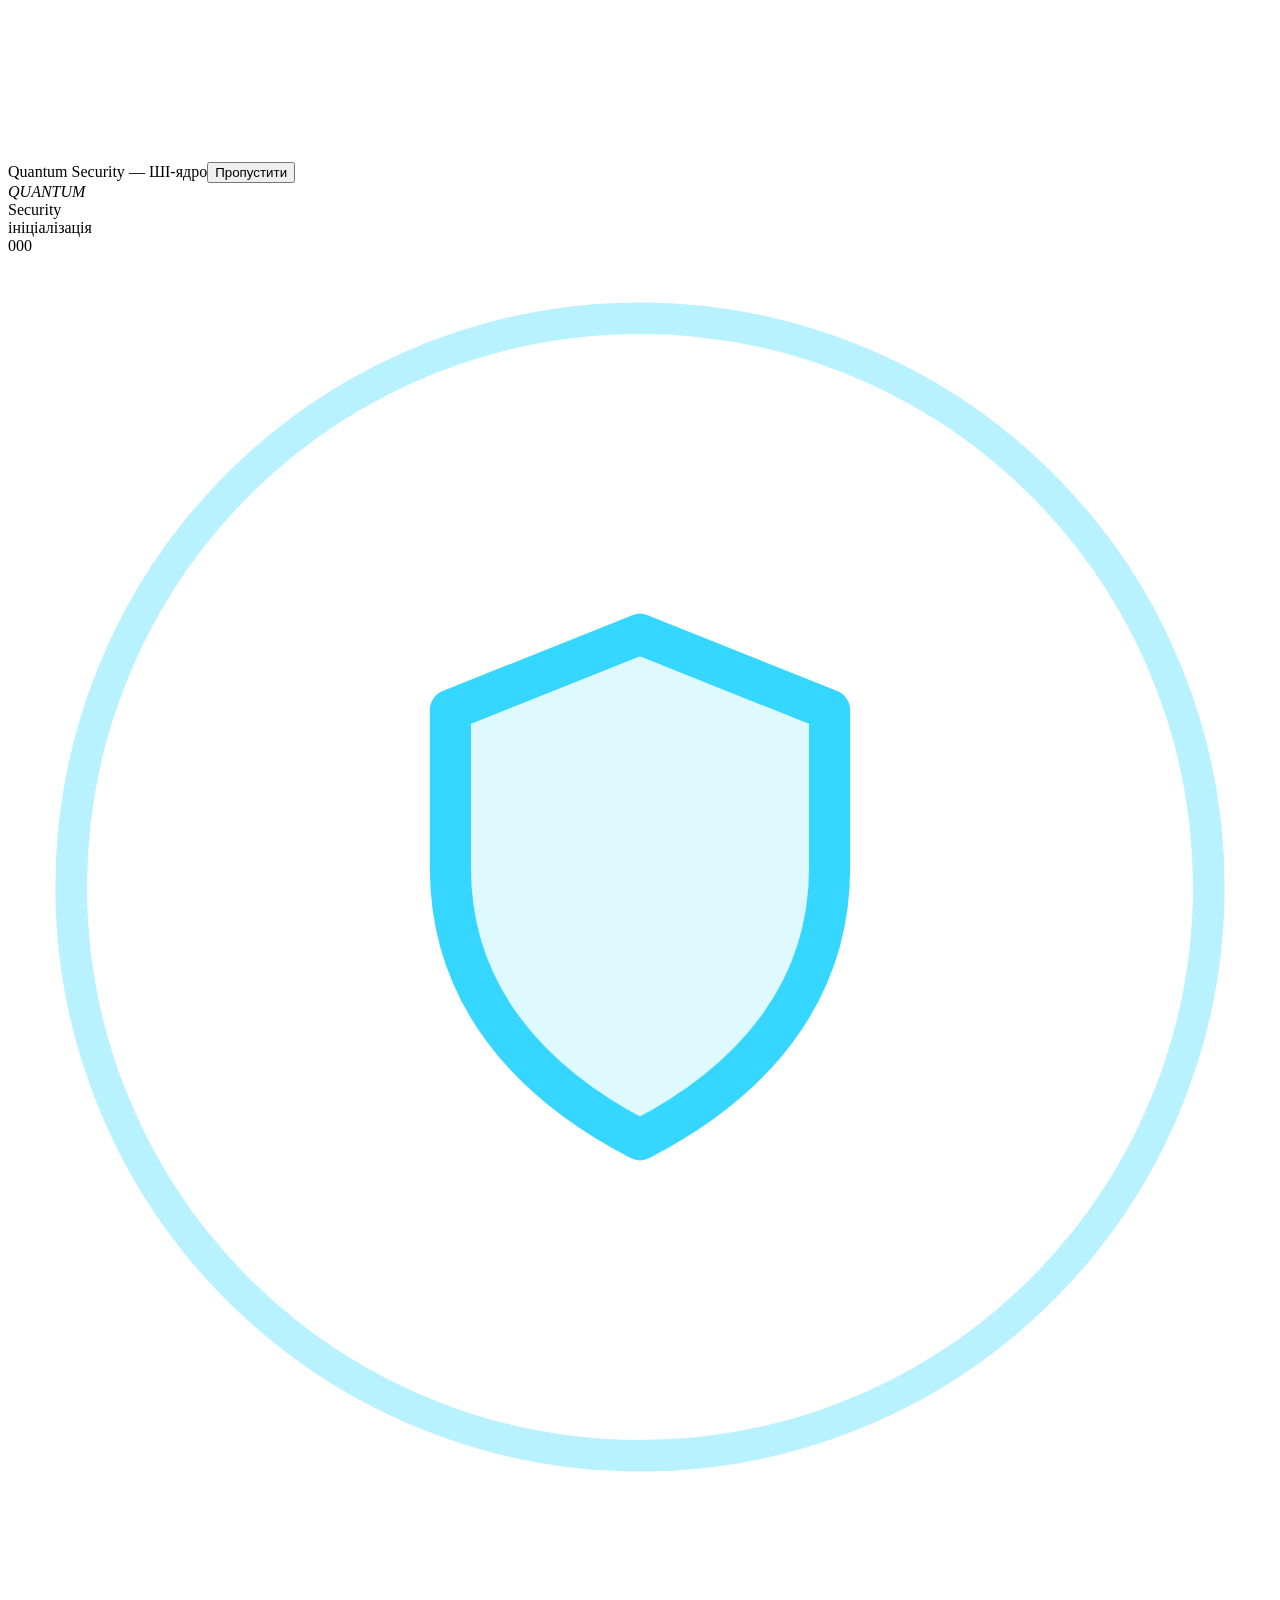
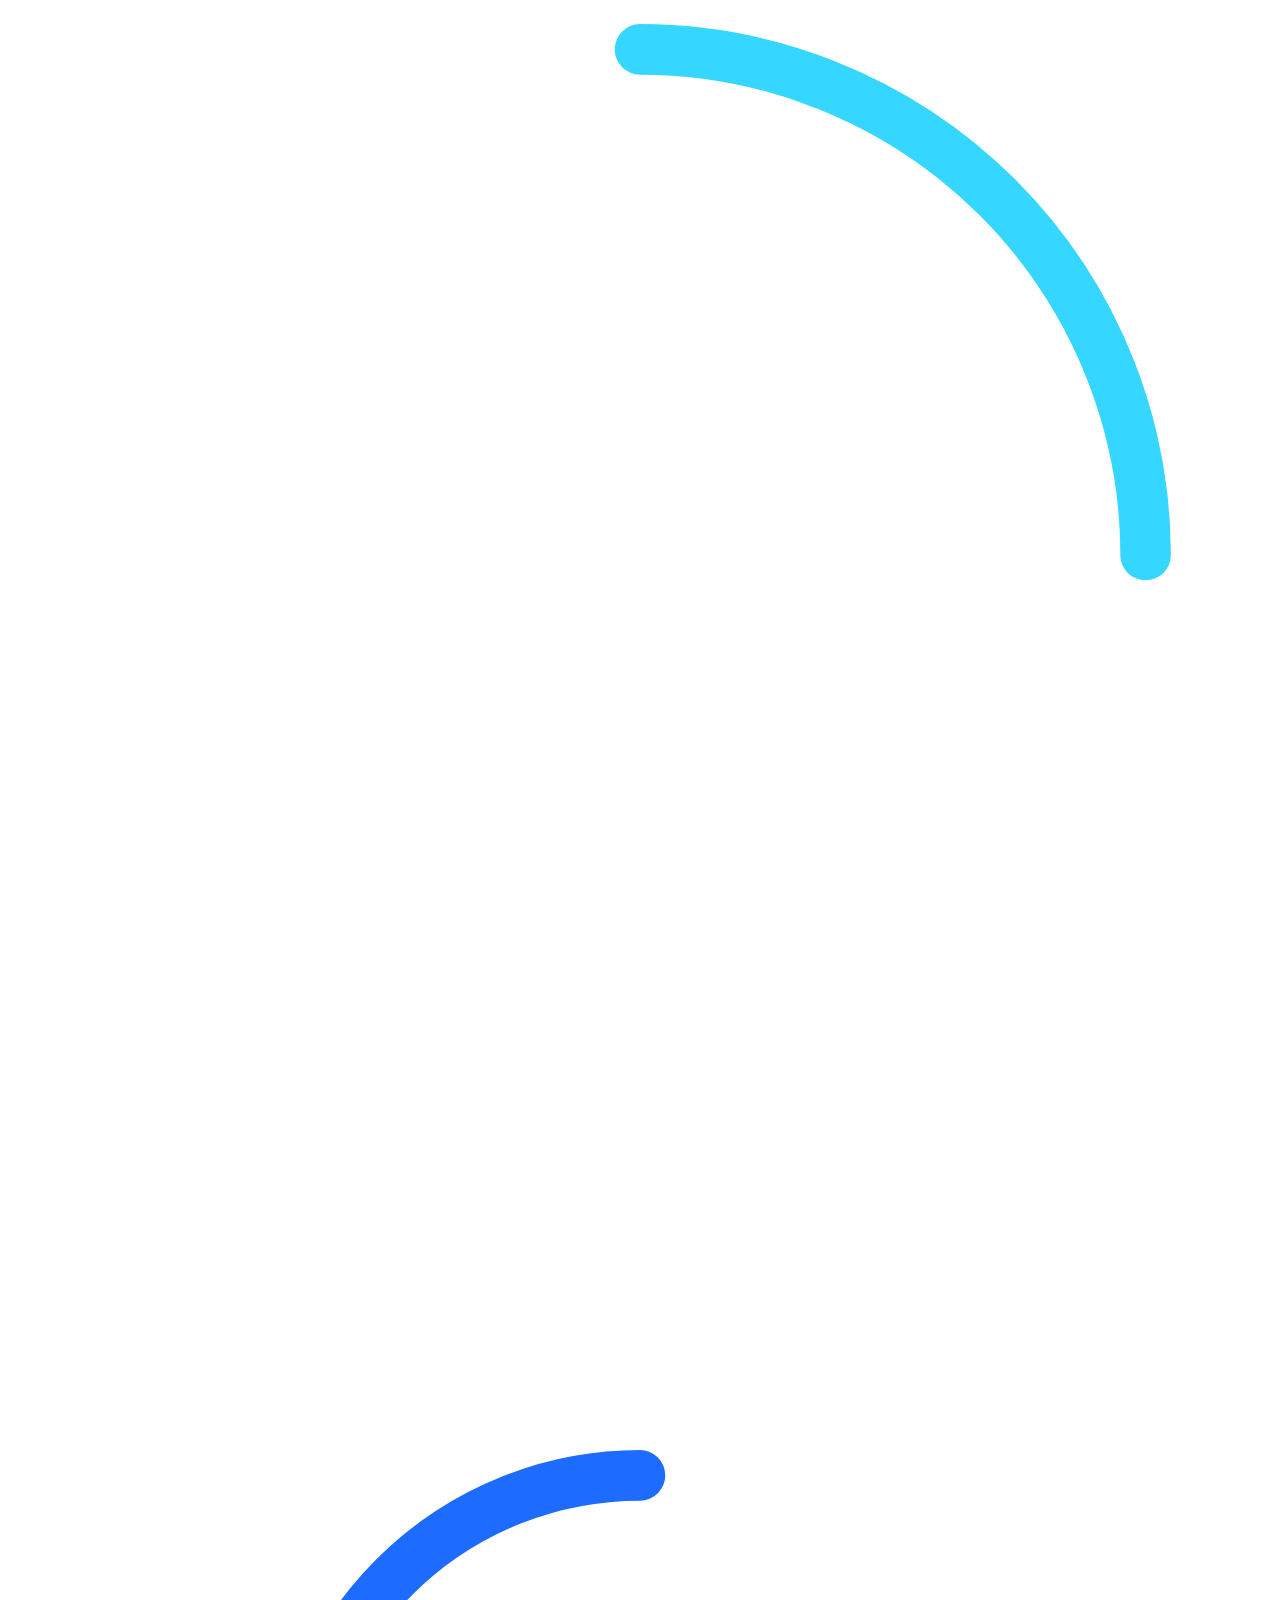
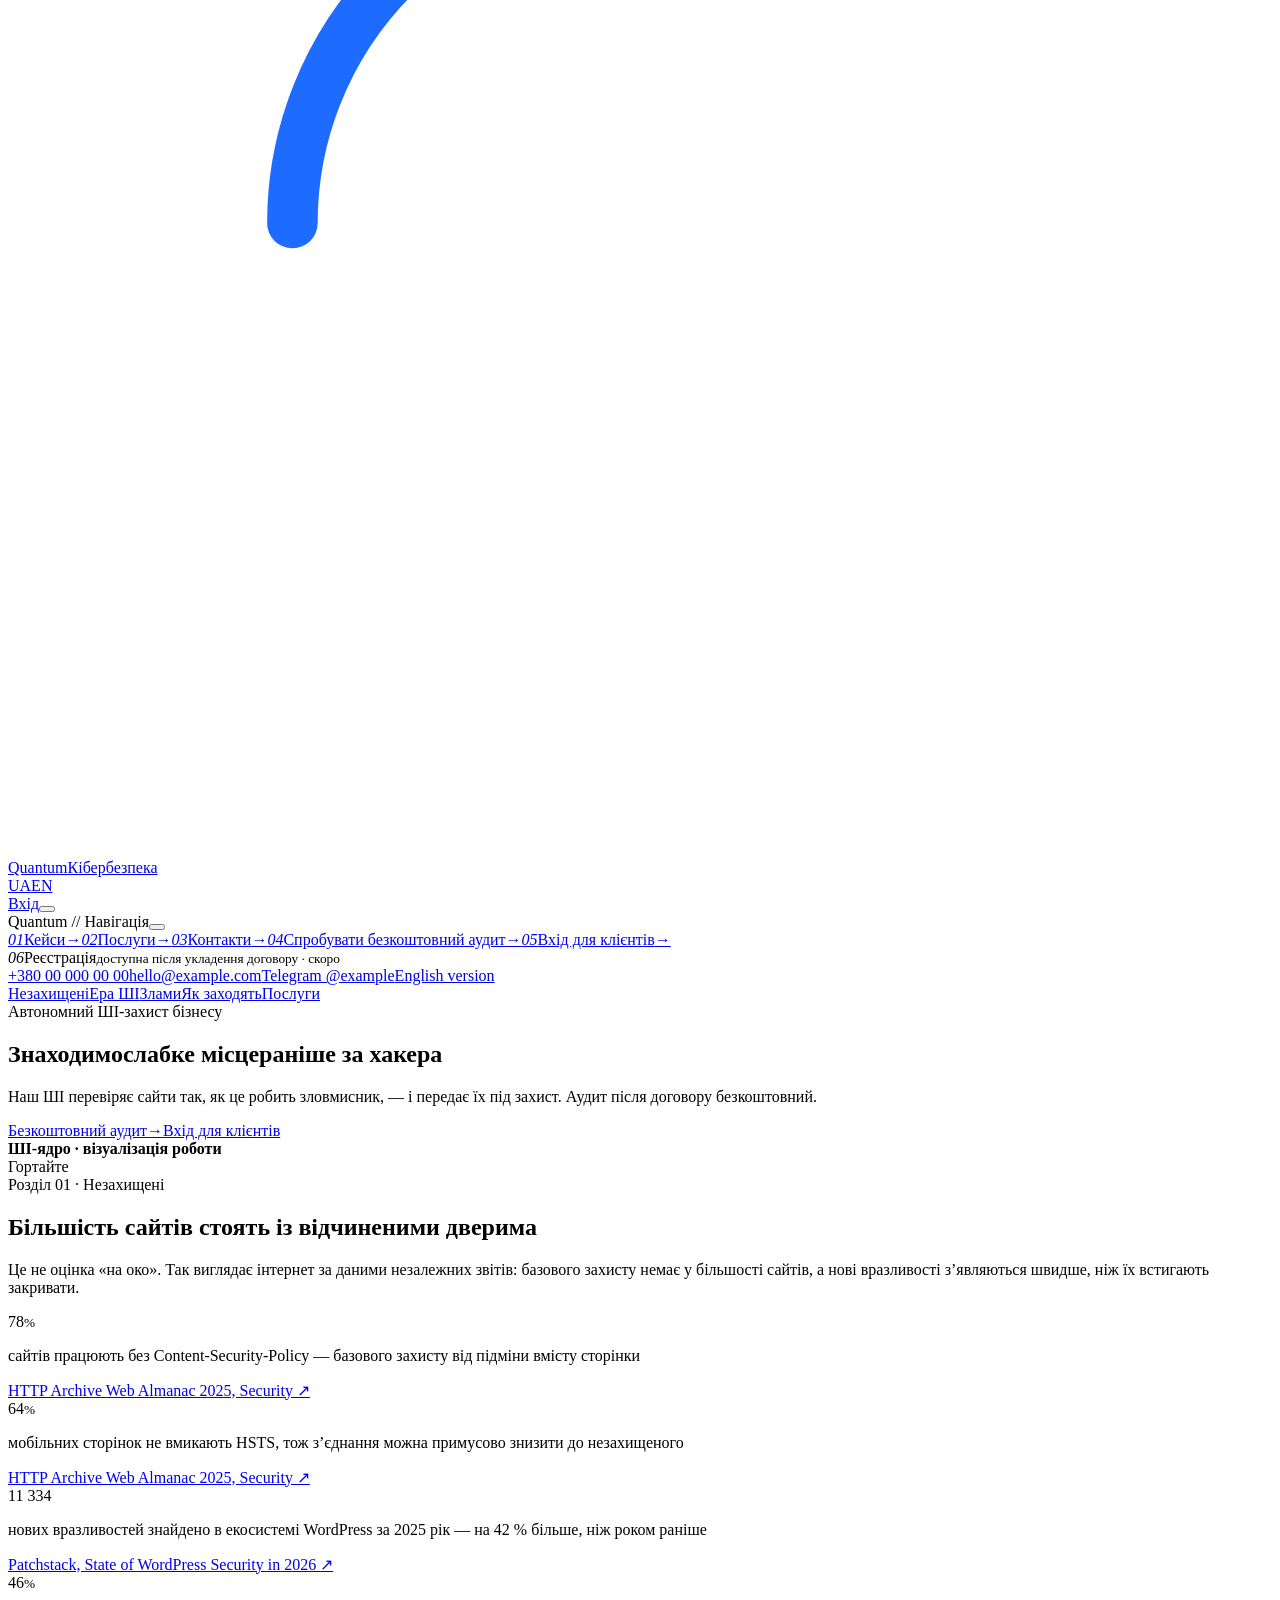
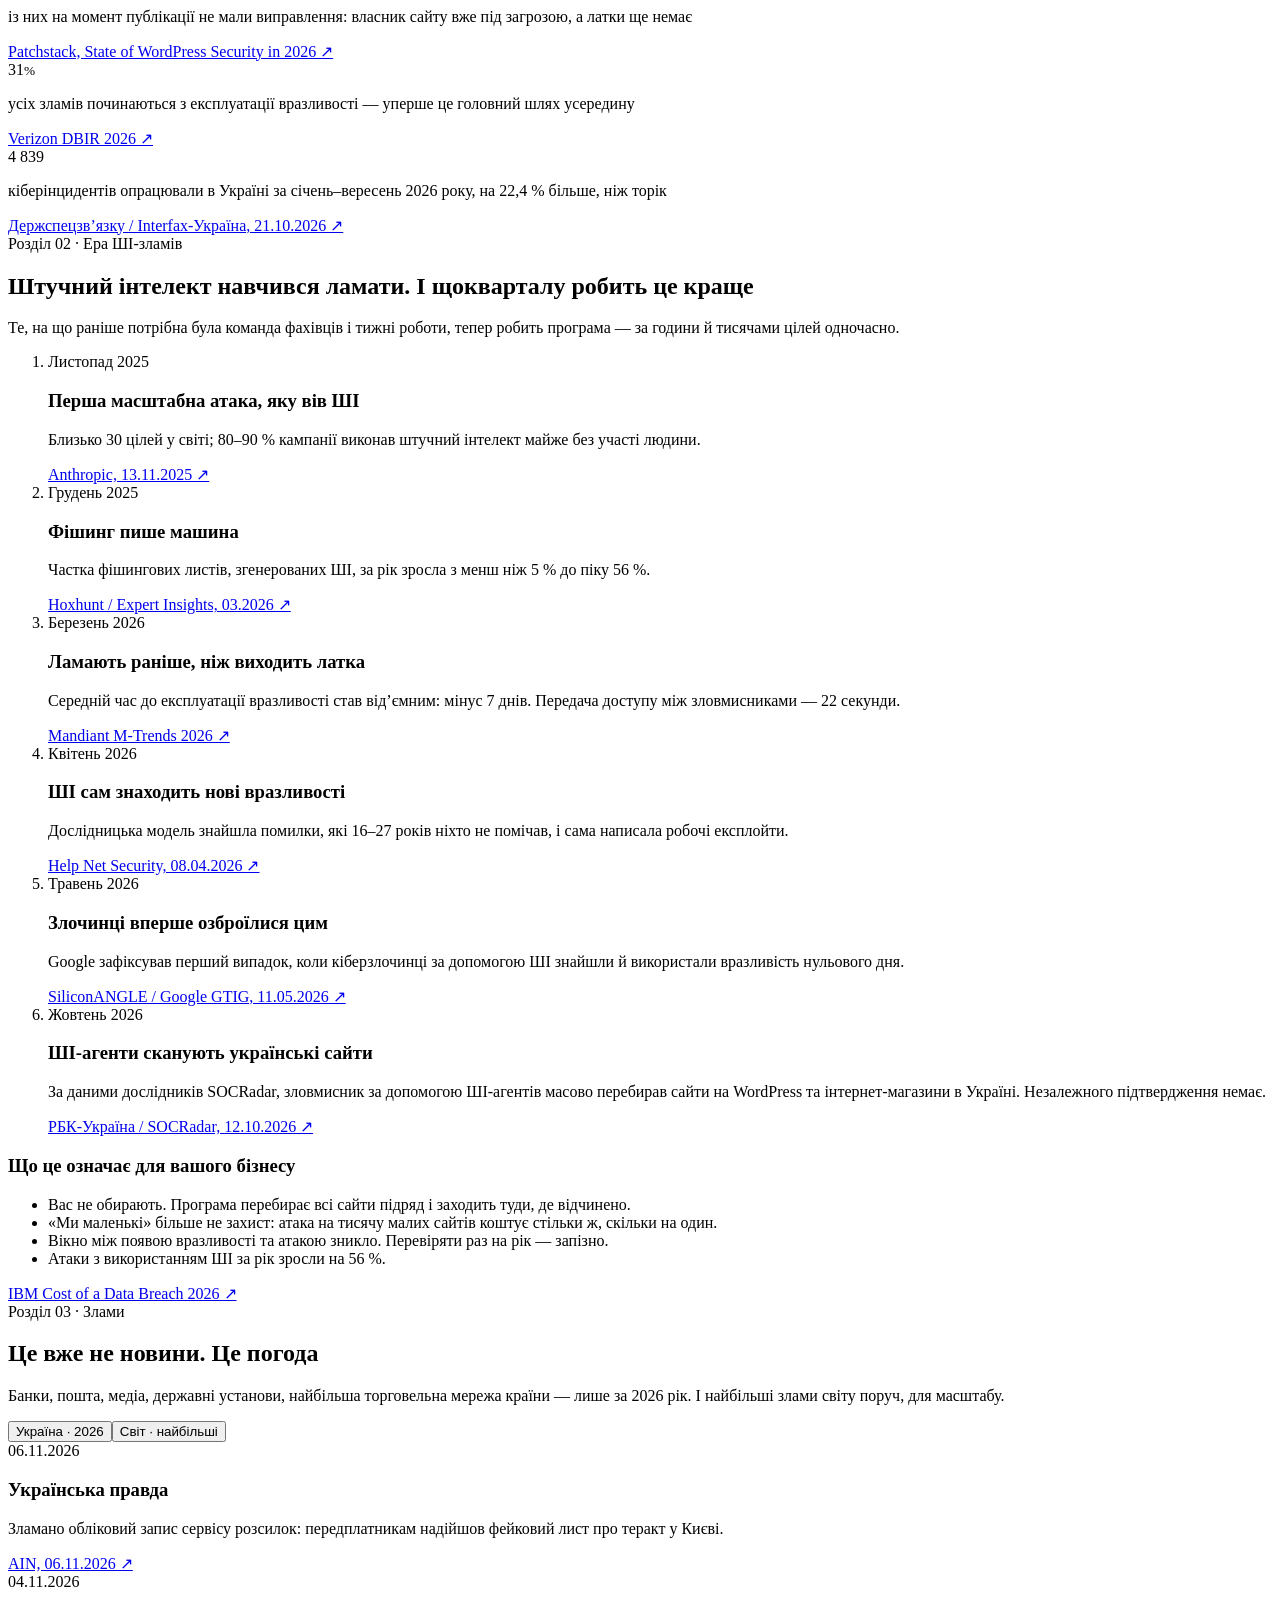
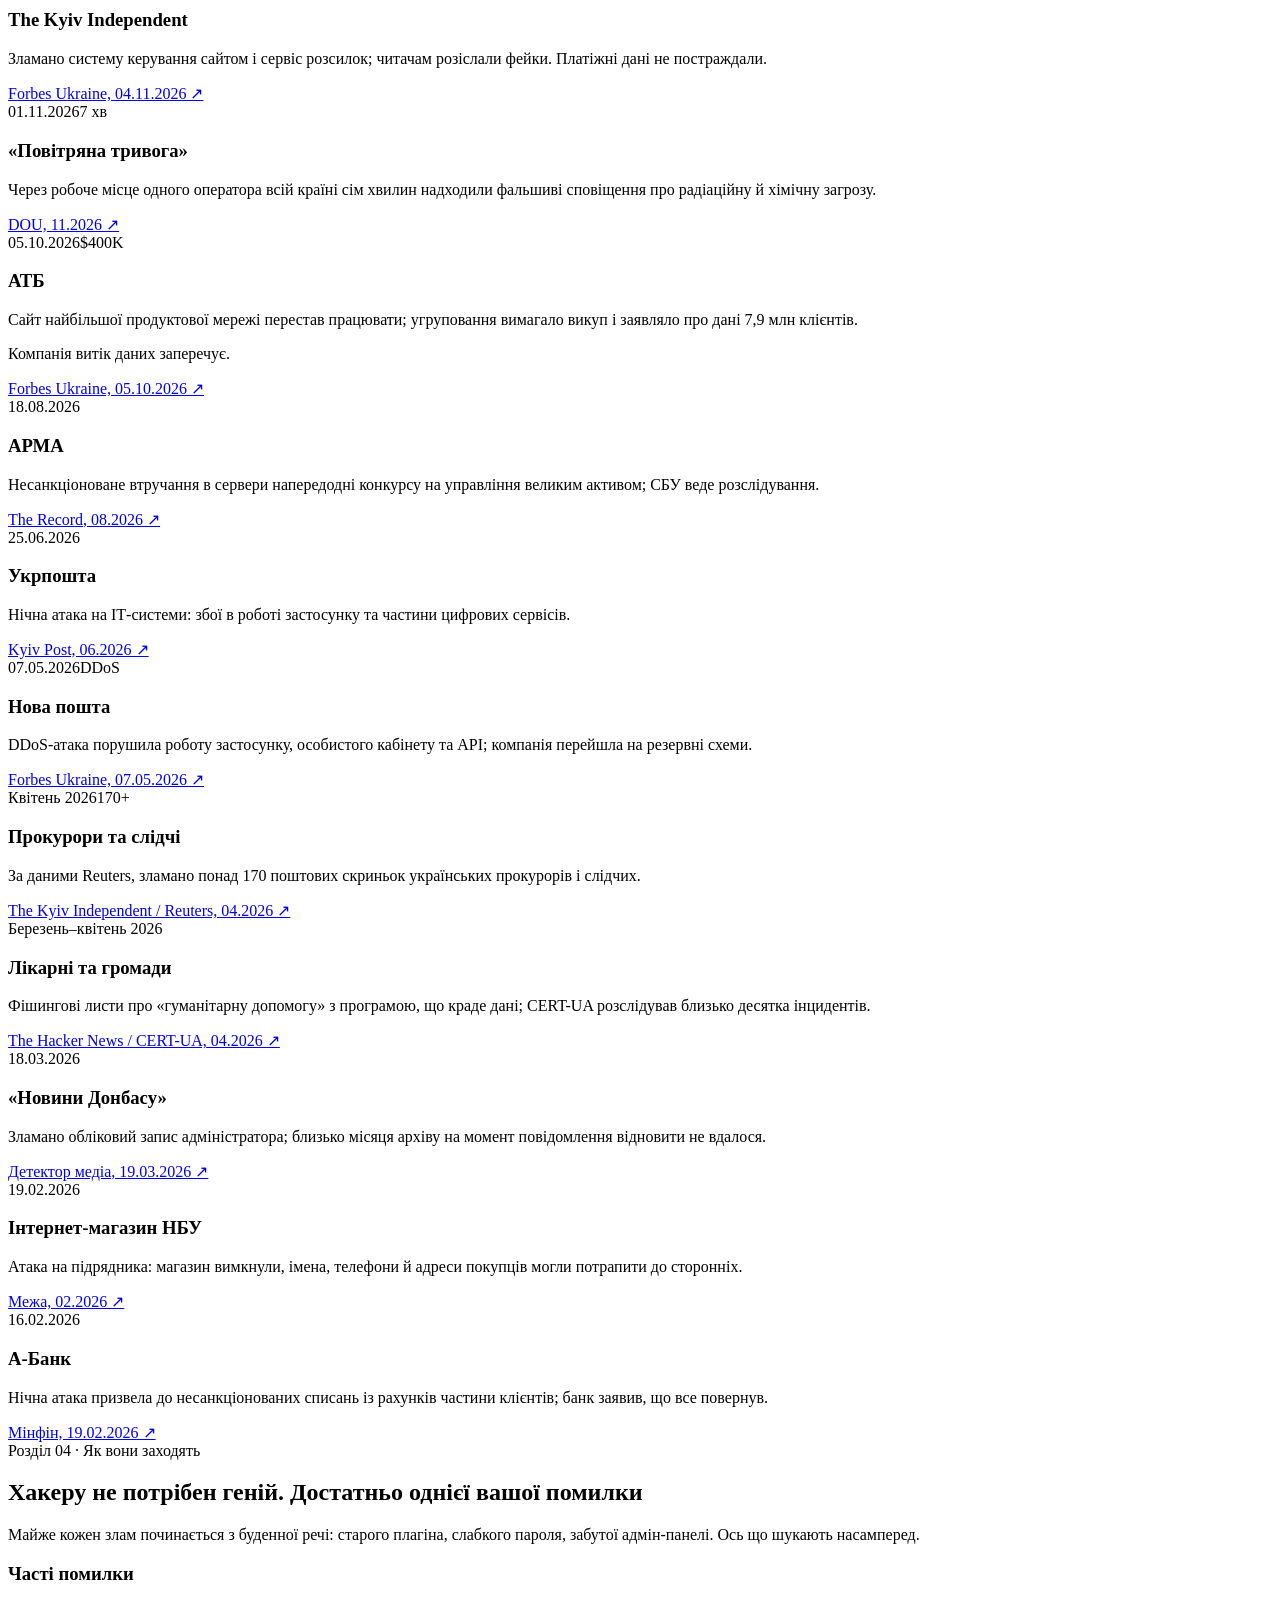
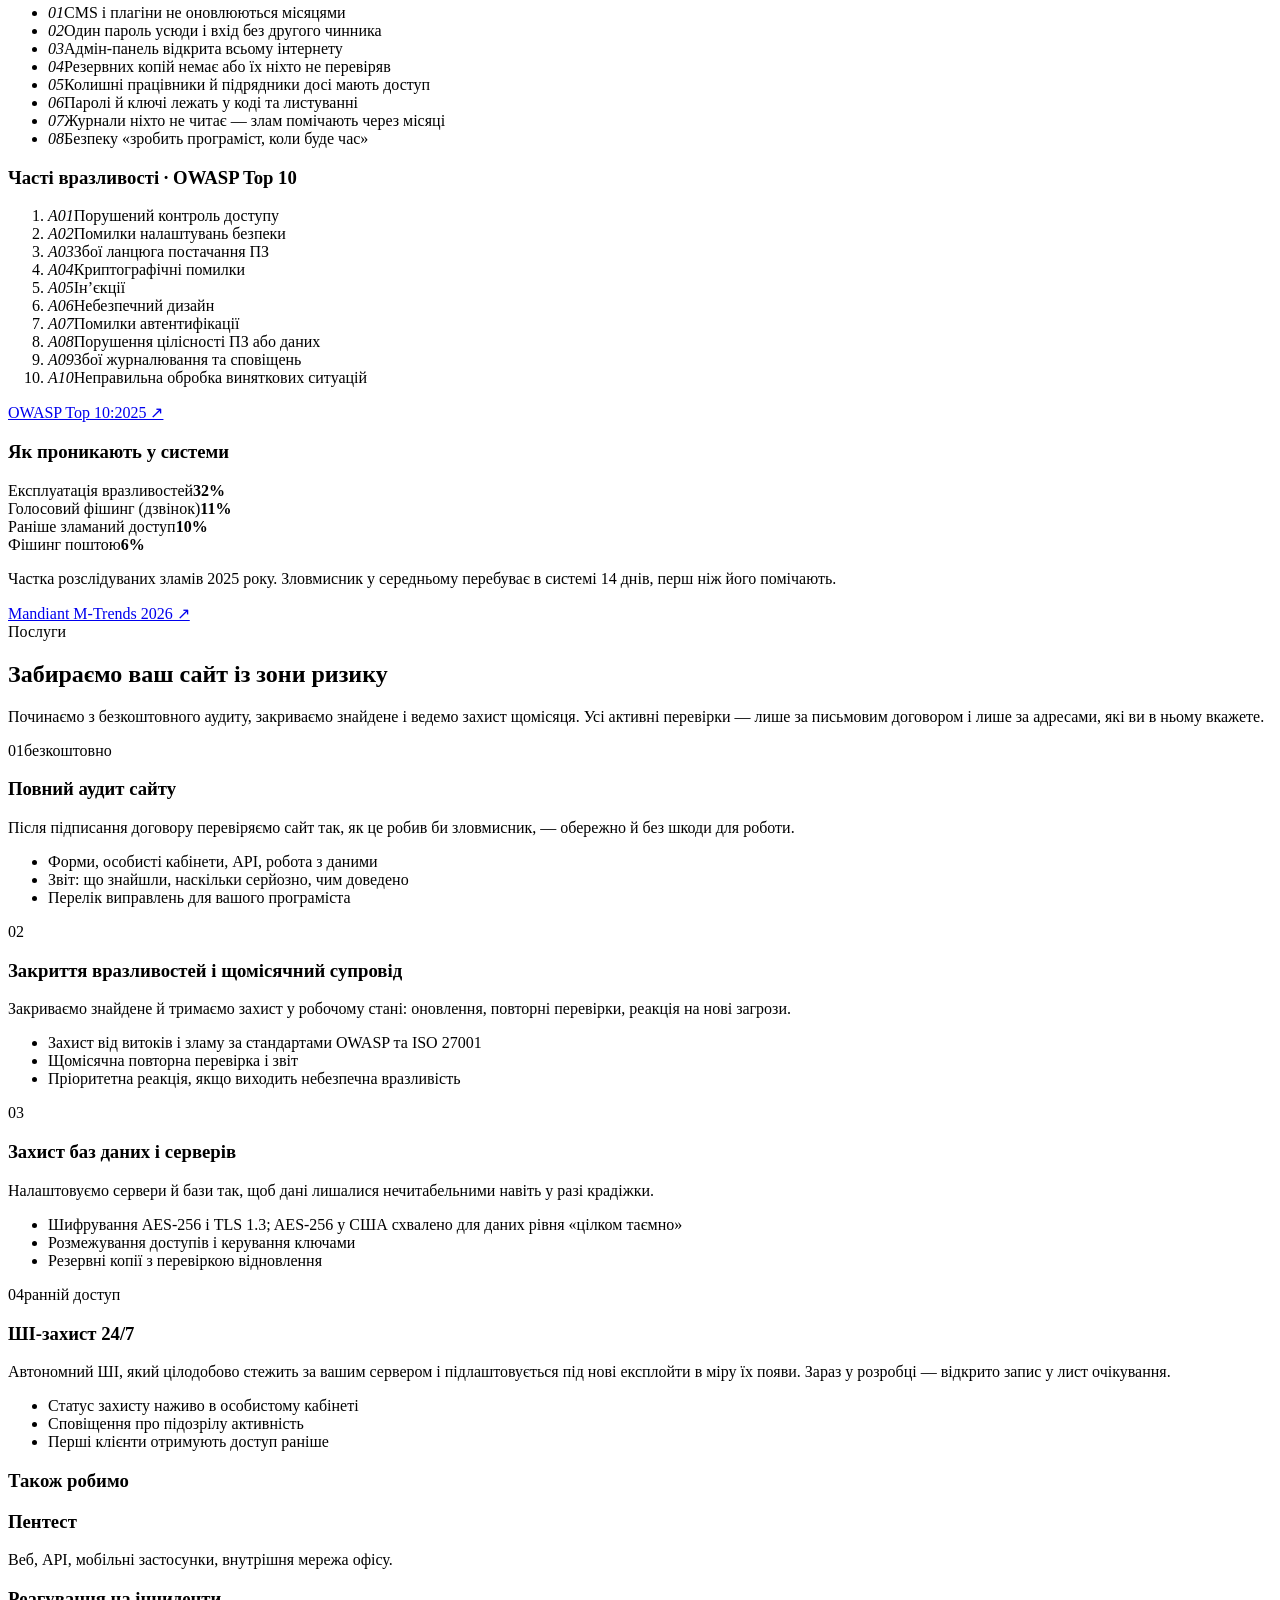
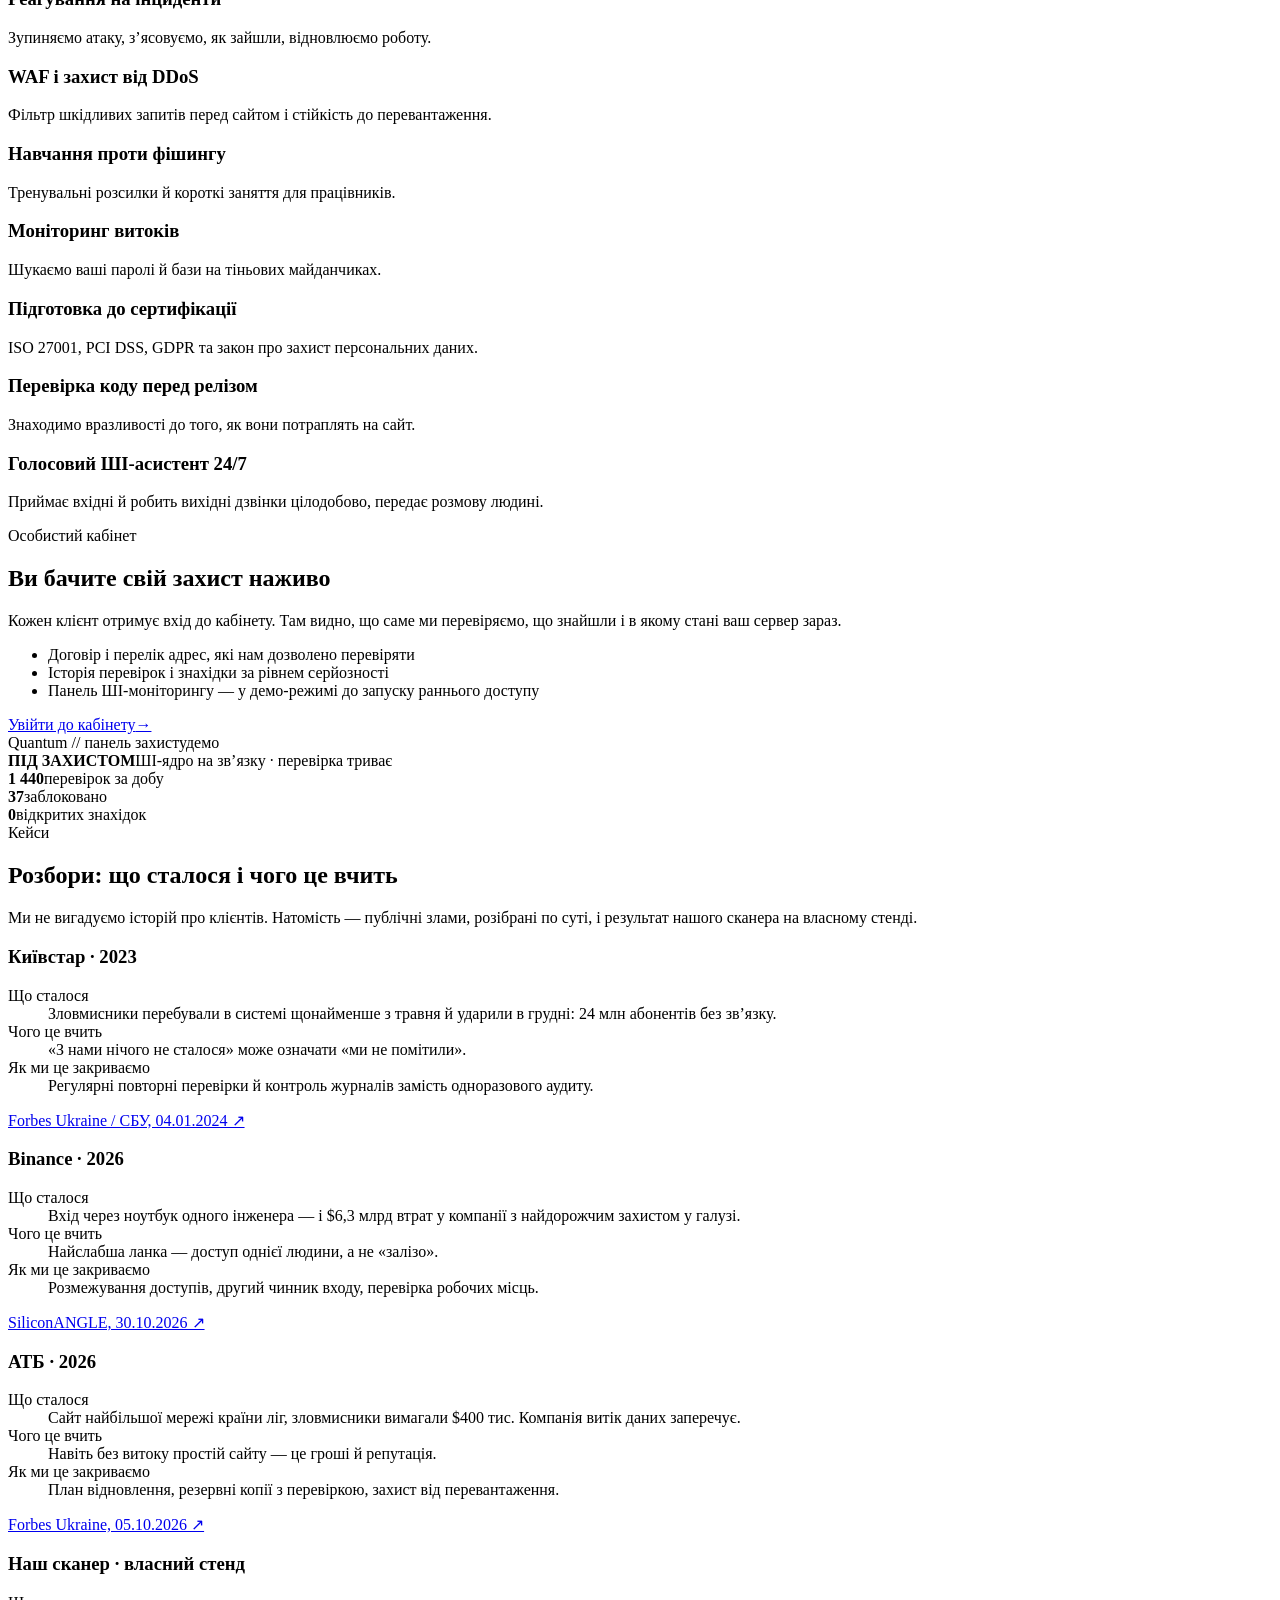
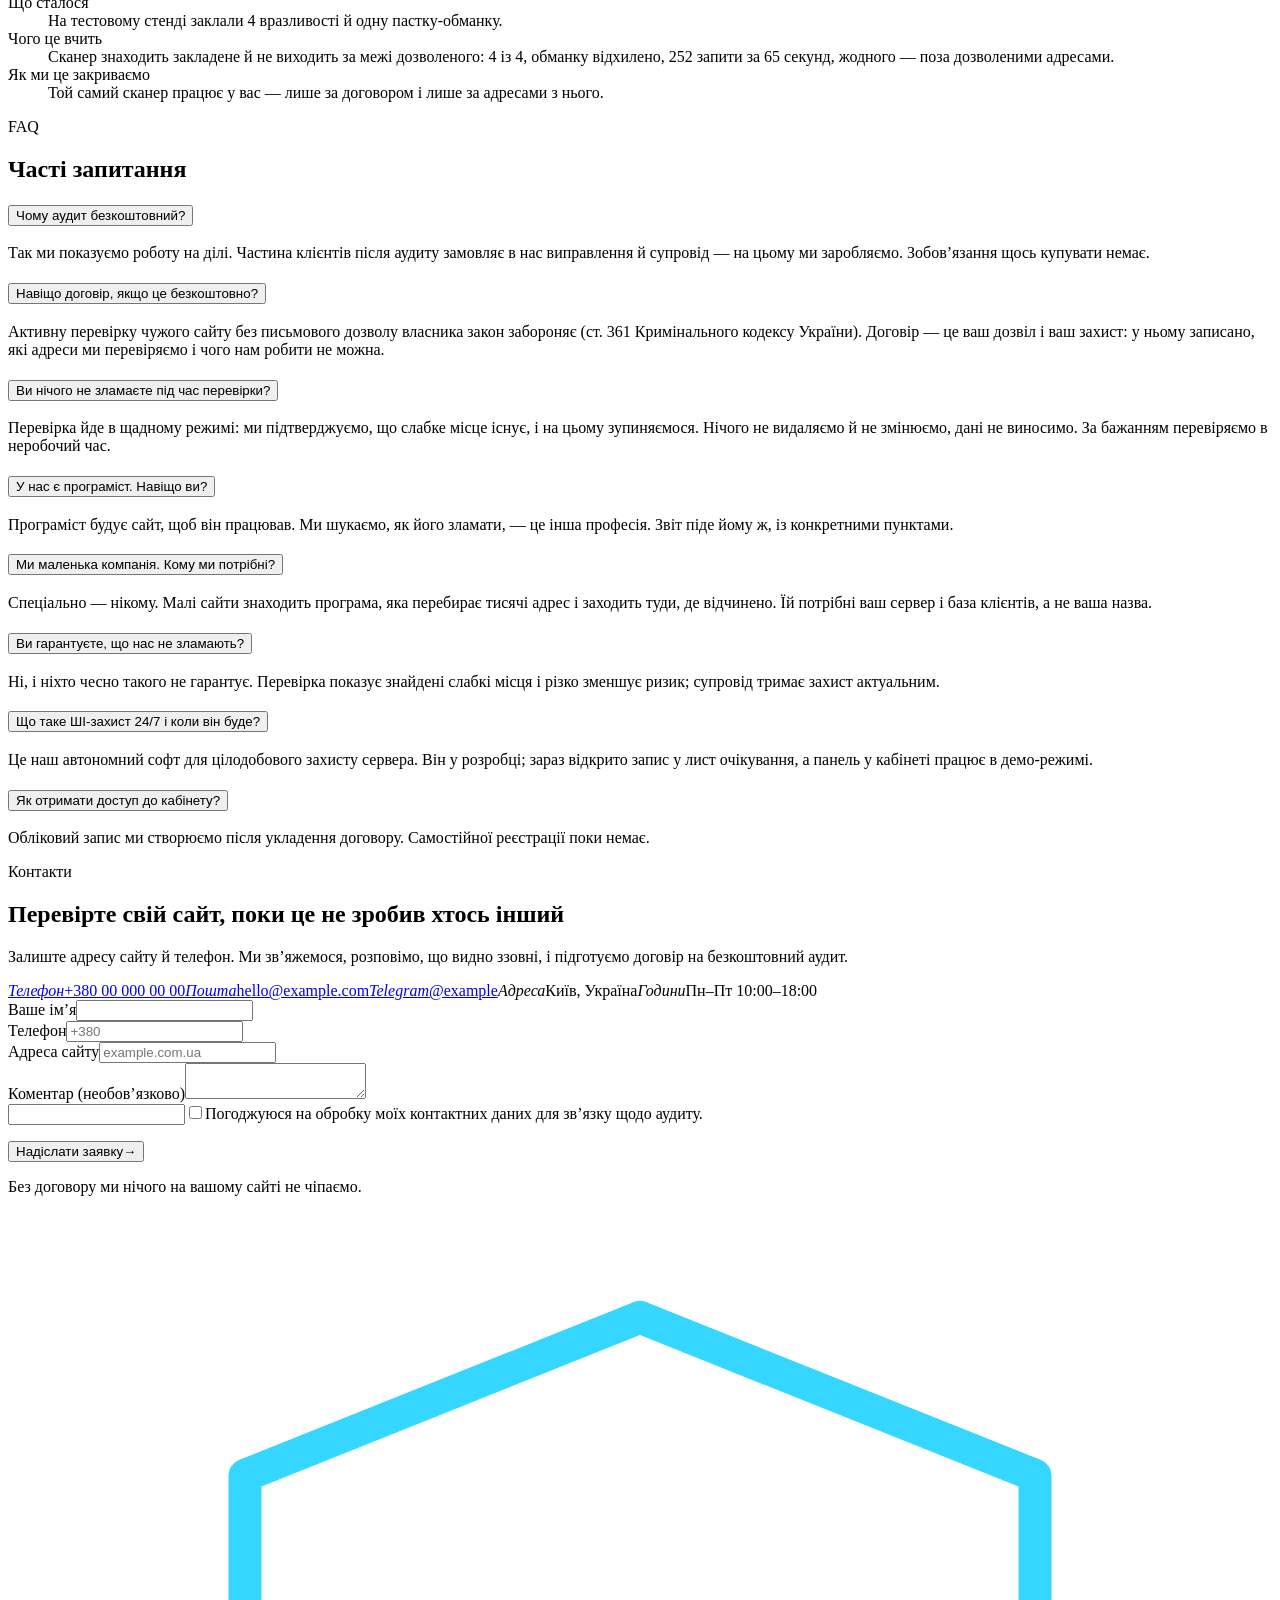
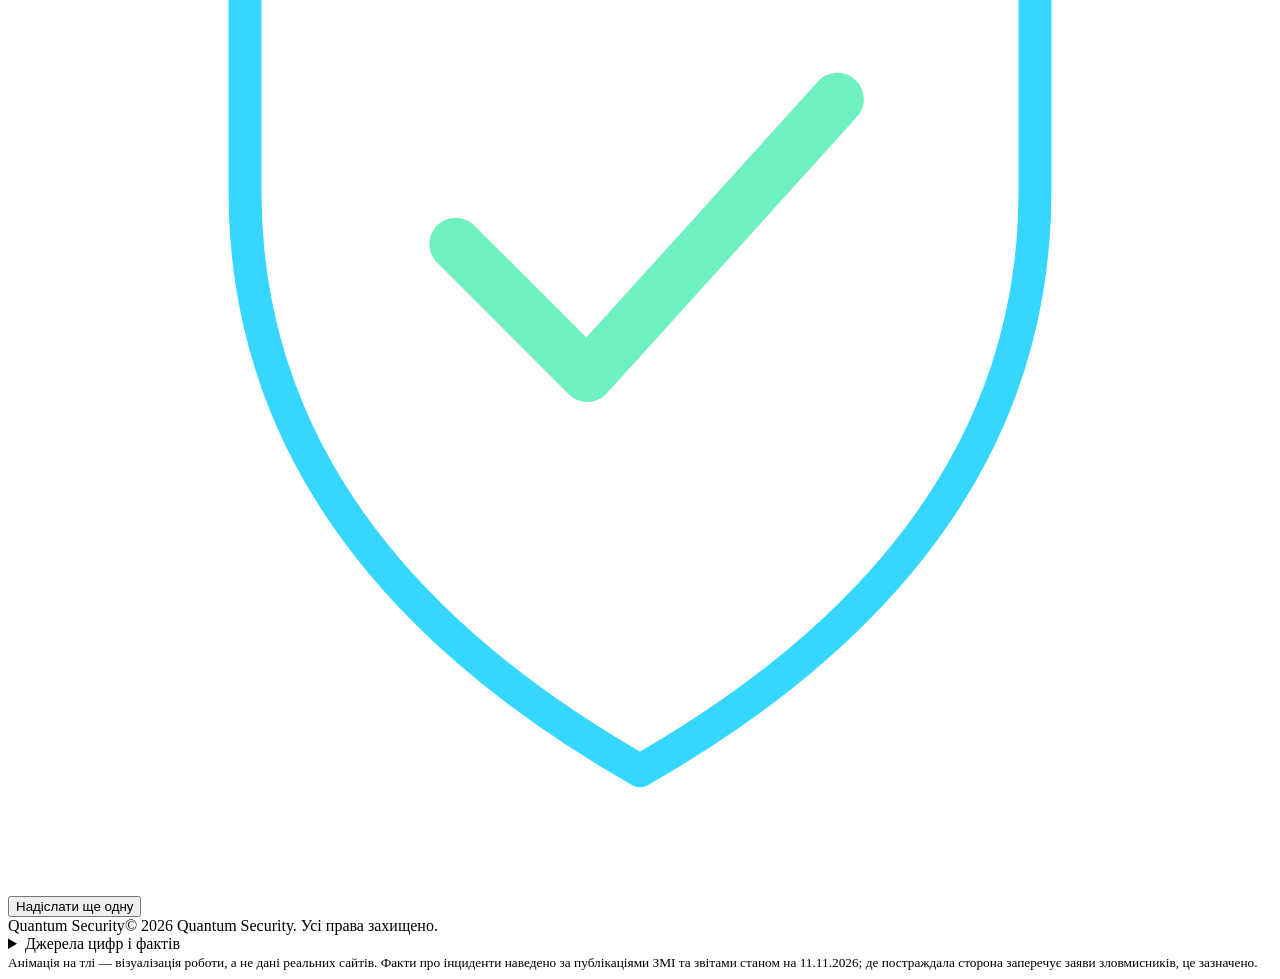
==== commit 88944922: "Update preview build: new intro Co-Authored-By: Claude <noreply@anthropic.com>" ====
--- a/index.html
+++ b/index.html
@@ -7,4 +7,4 @@
       try { seen = sessionStorage.getItem('intro') === '1'; } catch {}
       if (intro && !seen) setTimeout(() => root.classList.add('intro-done'), 7000);
       else root.classList.add('intro-done');
-    })();</script><meta http-equiv="content-security-policy" content="default-src 'self';img-src 'self' data:;font-src 'self';connect-src 'self';object-src 'none';base-uri 'self';form-action 'self'; script-src 'self' 'sha256-xIb/Pa7FUshAu4ihwjchYcQpyCI8eS8kt40GpOAYCz8=' 'sha256-1BvDVWLr3QCC20uHhUDi27eDFVJpk1uMQJGIWKUks2I=' 'sha256-kmZE/W8I1iuTnl1b3yqzv9/DQZenPngd3NjSKMQl7y0=' 'sha256-Y8t0ntteBwH+PqGKUyjWW3CAk+BNJKSoQc0xZ68FjhM=' 'sha256-0O7iB6zr9x0r6X6eWYITC9V5q+yWCGAoFvcysBGbY9Q='; style-src 'self' ;"><link rel="stylesheet" href="/ccs-site-preview/_astro/content.C9YGXD6J.css"></head><body><div class="tone" aria-hidden="true"><i class="t-hero"></i><i class="t-exposed"></i><i class="t-ai"></i><i class="t-incidents"></i><i class="t-entry"></i><i class="t-shield"></i><i class="t-calm"></i></div><canvas class="scene" id="scene" aria-hidden="true"></canvas><div class="veil" aria-hidden="true"></div><div class="intro" id="intro" aria-hidden="true" data-scanning="сканування мережі" data-done="захист активний" data-vuln="вразливість" data-safe="захищено"><div class="intro-frame"><i class="c tl"></i><i class="c tr"></i><i class="c bl"></i><i class="c br"></i><div class="intro-top"><span><b>Quantum</b> // ШІ-ядро</span><span data-intro-clock>00:00:00</span></div><div class="intro-log" data-intro-log></div><div class="intro-metrics"><div><b data-intro-n="scanned">0</b><span>сайтів перевірено</span></div><div class="bad"><b data-intro-n="vuln">0</b><span>вразливостей</span></div><div class="ok"><b data-intro-n="prot">0</b><span>під захистом</span></div></div><div class="intro-center"><div class="intro-status" data-intro-status>ініціалізація</div><div class="intro-title" data-intro-title>Quantum Security</div></div><div class="intro-bar"><i data-intro-bar></i></div><button class="intro-skip" type="button" data-intro-skip>Пропустити ›</button></div><div class="intro-flash" data-intro-flash></div></div><header class="top" id="top"><a class="brand" href="/ccs-site-preview/" aria-label="Quantum Security"><span class="brand-mark" aria-hidden="true"><svg viewBox="0 0 40 40" fill="none"><circle cx="20" cy="20" r="18" stroke="#35d6ff" stroke-opacity=".35"></circle><path d="M20 12l6 2.4v5c0 4-2.5 6.8-6 8.6-3.5-1.8-6-4.6-6-8.6v-5L20 12z" fill="#35d6ff" fill-opacity=".16" stroke="#35d6ff" stroke-width="1.3" stroke-linejoin="round"></path></svg><svg class="spin" viewBox="0 0 40 40" fill="none"><path d="M20 4a16 16 0 0 1 16 16" stroke="#35d6ff" stroke-width="1.6" stroke-linecap="round"></path></svg><svg class="spin rev" viewBox="0 0 40 40" fill="none"><path d="M20 9a11 11 0 0 0-11 11" stroke="#1e6bff" stroke-width="1.6" stroke-linecap="round"></path></svg></span><span><span class="brand-name">Quantum</span><span class="brand-sub">Кібербезпека</span></span></a><nav class="lang" aria-label="Language"><a href="/ccs-site-preview/" hreflang="uk" aria-current="true">UA</a><a href="/ccs-site-preview/en/" hreflang="en" data-wipe>EN</a></nav><a class="btn btn-ghost btn-sm btn-login" href="/ccs-site-preview/cabinet/">Вхід</a><button class="burger" id="burger" type="button" aria-expanded="false" aria-controls="menu" aria-label="Меню"><i></i><i></i><i></i></button></header><div class="menu" id="menu" aria-hidden="true"><div class="menu-back" data-menu-close></div><aside class="menu-panel" role="dialog" aria-modal="true" aria-label="Навігація"><div class="menu-head"><span>Quantum // Навігація</span><button class="menu-close" type="button" data-menu-close aria-label="Закрити"></button></div><nav class="menu-nav"><a href="#cases" data-menu-link><i>01</i><span>Кейси</span><span class="go" aria-hidden="true">→</span></a><a href="#services" data-menu-link><i>02</i><span>Послуги</span><span class="go" aria-hidden="true">→</span></a><a href="#contacts" data-menu-link><i>03</i><span>Контакти</span><span class="go" aria-hidden="true">→</span></a><a href="#audit" data-menu-link><i>04</i><span>Спробувати безкоштовний аудит</span><span class="go" aria-hidden="true">→</span></a><a href="/ccs-site-preview/cabinet/" data-menu-link><i>05</i><span>Вхід для клієнтів</span><span class="go" aria-hidden="true">→</span></a><div class="soon" aria-disabled="true"><i>06</i><span>Реєстрація</span><small>доступна після укладення договору · скоро</small></div></nav><div class="menu-foot"><a href="tel:+380000000000">+380 00 000 00 00</a><a href="mailto:hello@example.com">hello@example.com</a><a href="https://t.me/example" target="_blank" rel="noopener">Telegram @example</a><a href="/ccs-site-preview/en/" hreflang="en" data-wipe>English version</a></div></aside></div><nav class="rail" aria-label="Навігація"><a href="#exposed" data-rail="exposed">Незахищені</a><a href="#ai" data-rail="ai">Ера ШІ</a><a href="#incidents" data-rail="incidents">Злами</a><a href="#entry" data-rail="entry">Як заходять</a><a href="#services" data-rail="services">Послуги</a></nav><main><section class="section full hero" id="hero" data-mood="hero"><div class="wrap"><span class="kicker" data-hero>Автономний ШІ-захист бізнесу</span><h1 class="h1"><span class="line"><span data-hero-line>Знаходимо</span></span><span class="line"><span data-hero-line class="grad">слабке місце</span></span><span class="line"><span data-hero-line>раніше за хакера</span></span></h1><p class="lead" data-hero>Наш ШІ перевіряє сайти так, як це робить зловмисник, — і передає їх під захист. Аудит після договору безкоштовний.</p><div class="hero-cta" data-hero><a class="btn btn-primary" href="#audit">Безкоштовний аудит<span class="arrow" aria-hidden="true">→</span></a><a class="btn btn-ghost" href="/ccs-site-preview/cabinet/">Вхід для клієнтів</a></div><div class="panel hud-chip" data-hero aria-hidden="true"><i class="dot"></i><b>ШІ-ядро · візуалізація роботи</b><div class="hud-feed" data-feed data-vuln="вразливість" data-safe="захищено"></div></div></div><div class="scroll-hint" aria-hidden="true"><i></i>Гортайте</div></section><!-- 01 --><section class="section full story" id="exposed" data-mood="exposed"><div class="wrap"><div class="story-head"><span class="kicker" data-reveal>Розділ 01 · Незахищені</span><h2 class="h2" data-reveal>Більшість сайтів стоять із відчиненими дверима</h2><p class="lead" data-reveal>Це не оцінка «на око». Так виглядає інтернет за даними незалежних звітів: базового захисту немає у більшості сайтів, а нові вразливості з’являються швидше, ніж їх встигають закривати.</p></div><div class="stats"><article class="panel scan stat" data-reveal data-glow><div class="stat-num"><span data-count="78" data-locale="uk">78</span><small>%</small></div><p>сайтів працюють без Content-Security-Policy — базового захисту від підміни вмісту сторінки</p><a class="src" href="https://almanac.httparchive.org/en/2025/security" target="_blank" rel="noopener">HTTP Archive Web Almanac 2025, Security ↗</a></article><article class="panel scan stat" data-reveal data-glow><div class="stat-num"><span data-count="64" data-locale="uk">64</span><small>%</small></div><p>мобільних сторінок не вмикають HSTS, тож з’єднання можна примусово знизити до незахищеного</p><a class="src" href="https://almanac.httparchive.org/en/2025/security" target="_blank" rel="noopener">HTTP Archive Web Almanac 2025, Security ↗</a></article><article class="panel scan stat" data-reveal data-glow><div class="stat-num"><span data-count="11334" data-locale="uk">11 334</span></div><p>нових вразливостей знайдено в екосистемі WordPress за 2025 рік — на 42 % більше, ніж роком раніше</p><a class="src" href="https://patchstack.com/whitepaper/state-of-wordpress-security-in-2026/" target="_blank" rel="noopener">Patchstack, State of WordPress Security in 2026 ↗</a></article><article class="panel scan stat" data-reveal data-glow><div class="stat-num"><span data-count="46" data-locale="uk">46</span><small>%</small></div><p>із них на момент публікації не мали виправлення: власник сайту вже під загрозою, а латки ще немає</p><a class="src" href="https://patchstack.com/whitepaper/state-of-wordpress-security-in-2026/" target="_blank" rel="noopener">Patchstack, State of WordPress Security in 2026 ↗</a></article><article class="panel scan stat" data-reveal data-glow><div class="stat-num"><span data-count="31" data-locale="uk">31</span><small>%</small></div><p>усіх зламів починаються з експлуатації вразливості — уперше це головний шлях усередину</p><a class="src" href="https://www.verizon.com/about/news/breach-industry-wide-dbir-finds" target="_blank" rel="noopener">Verizon DBIR 2026 ↗</a></article><article class="panel scan stat" data-reveal data-glow><div class="stat-num"><span data-count="4839" data-locale="uk">4 839</span></div><p>кіберінцидентів опрацювали в Україні за січень–вересень 2026 року, на 22,4 % більше, ніж торік</p><a class="src" href="https://interfax.com.ua/news/interview/1224037.html" target="_blank" rel="noopener">Держспецзв’язку / Interfax-Україна, 21.10.2026 ↗</a></article></div></div></section><!-- 02 --><section class="section full story right" id="ai" data-mood="ai"><div class="wrap"><div class="story-head"><span class="kicker" data-reveal>Розділ 02 · Ера ШІ-зламів</span><h2 class="h2" data-reveal>Штучний інтелект навчився ламати. І щокварталу робить це краще</h2><p class="lead" data-reveal>Те, на що раніше потрібна була команда фахівців і тижні роботи, тепер робить програма — за години й тисячами цілей одночасно.</p></div><div class="two"><ol class="timeline"><li class="panel scan tl-item" data-reveal data-glow><span class="tl-date">Листопад 2025</span><h3 class="h3">Перша масштабна атака, яку вів ШІ</h3><p>Близько 30 цілей у світі; 80–90 % кампанії виконав штучний інтелект майже без участі людини.</p><a class="src" href="https://www.anthropic.com/news/disrupting-AI-espionage" target="_blank" rel="noopener">Anthropic, 13.11.2025 ↗</a></li><li class="panel scan tl-item" data-reveal data-glow><span class="tl-date">Грудень 2025</span><h3 class="h3">Фішинг пише машина</h3><p>Частка фішингових листів, згенерованих ШІ, за рік зросла з менш ніж 5 % до піку 56 %.</p><a class="src" href="https://expertinsights.com/news/ai-generated-phishing-surges-hoxhunt-finds" target="_blank" rel="noopener">Hoxhunt / Expert Insights, 03.2026 ↗</a></li><li class="panel scan tl-item" data-reveal data-glow><span class="tl-date">Березень 2026</span><h3 class="h3">Ламають раніше, ніж виходить латка</h3><p>Середній час до експлуатації вразливості став від’ємним: мінус 7 днів. Передача доступу між зловмисниками — 22 секунди.</p><a class="src" href="https://cloud.google.com/blog/topics/threat-intelligence/m-trends-2026" target="_blank" rel="noopener">Mandiant M-Trends 2026 ↗</a></li><li class="panel scan tl-item" data-reveal data-glow><span class="tl-date">Квітень 2026</span><h3 class="h3">ШІ сам знаходить нові вразливості</h3><p>Дослідницька модель знайшла помилки, які 16–27 років ніхто не помічав, і сама написала робочі експлойти.</p><a class="src" href="https://www.helpnetsecurity.com/2026/04/08/anthropic-claude-mythos-preview-identify-vulnerabilities/" target="_blank" rel="noopener">Help Net Security, 08.04.2026 ↗</a></li><li class="panel scan tl-item" data-reveal data-glow><span class="tl-date">Травень 2026</span><h3 class="h3">Злочинці вперше озброїлися цим</h3><p>Google зафіксував перший випадок, коли кіберзлочинці за допомогою ШІ знайшли й використали вразливість нульового дня.</p><a class="src" href="https://siliconangle.com/2026/05/11/google-says-criminals-used-ai-build-working-zero-day-exploit-first-time/" target="_blank" rel="noopener">SiliconANGLE / Google GTIG, 11.05.2026 ↗</a></li><li class="panel scan tl-item" data-reveal data-glow><span class="tl-date">Жовтень 2026</span><h3 class="h3">ШІ-агенти сканують українські сайти</h3><p>За даними дослідників SOCRadar, зловмисник за допомогою ШІ-агентів масово перебирав сайти на WordPress та інтернет-магазини в Україні. Незалежного підтвердження немає.</p><a class="src" href="https://www.rbc.ua/rus/news/nova-kiberataka-ukrayinu-hakeri-zmusili-shi-1791809514.html" target="_blank" rel="noopener">РБК-Україна / SOCRadar, 12.10.2026 ↗</a></li></ol><aside class="panel impact" data-reveal data-glow><span class="corners"></span><h3 class="h3 accent">Що це означає для вашого бізнесу</h3><ul><li>Вас не обирають. Програма перебирає всі сайти підряд і заходить туди, де відчинено.</li><li>«Ми маленькі» більше не захист: атака на тисячу малих сайтів коштує стільки ж, скільки на один.</li><li>Вікно між появою вразливості та атакою зникло. Перевіряти раз на рік — запізно.</li><li>Атаки з використанням ШІ за рік зросли на 56 %.</li></ul><a class="src" href="https://www.ibm.com/reports/data-breach" target="_blank" rel="noopener">IBM Cost of a Data Breach 2026 ↗</a></aside></div></div></section><!-- 03 --><section class="section full story" id="incidents" data-mood="incidents"><div class="wrap"><div class="story-head"><span class="kicker" data-reveal>Розділ 03 · Злами</span><h2 class="h2" data-reveal>Це вже не новини. Це погода</h2><p class="lead" data-reveal>Банки, пошта, медіа, державні установи, найбільша торговельна мережа країни — лише за 2026 рік. І найбільші злами світу поруч, для масштабу.</p></div><div><div class="tabs" role="tablist" data-reveal><button class="tab" role="tab" type="button" aria-selected="true" aria-controls="inc-ua" id="tab-ua">Україна · 2026</button><button class="tab" role="tab" type="button" aria-selected="false" aria-controls="inc-world" id="tab-world">Світ · найбільші</button></div></div><div class="incidents" id="inc-ua" role="tabpanel" aria-labelledby="tab-ua"><article class="panel scan incident" data-reveal data-glow><div class="incident-top"><span class="tl-date">06.11.2026</span></div><h3 class="h3">Українська правда</h3><p>Зламано обліковий запис сервісу розсилок: передплатникам надійшов фейковий лист про теракт у Києві.</p><a class="src" href="https://ain.ua/2026/11/06/z-rozsilok-ukrayinskoyi-pravdi-ta-the-kyiv-independent-nadislali-feikovi-povidomlennia-pislia-zlamiv/" target="_blank" rel="noopener">AIN, 06.11.2026 ↗</a></article><article class="panel scan incident" data-reveal data-glow><div class="incident-top"><span class="tl-date">04.11.2026</span></div><h3 class="h3">The Kyiv Independent</h3><p>Зламано систему керування сайтом і сервіс розсилок; читачам розіслали фейки. Платіжні дані не постраждали.</p><a class="src" href="https://forbes.ua/news/the-kyiv-independent-zaznav-kiberataki-xakeri-rozsilali-feiki-pro-zelenskogo-04112026-43514" target="_blank" rel="noopener">Forbes Ukraine, 04.11.2026 ↗</a></article><article class="panel scan incident" data-reveal data-glow><div class="incident-top"><span class="tl-date">01.11.2026</span><span class="incident-fig">7 хв</span></div><h3 class="h3">«Повітряна тривога»</h3><p>Через робоче місце одного оператора всій країні сім хвилин надходили фальшиві сповіщення про радіаційну й хімічну загрозу.</p><a class="src" href="https://dou.ua/lenta/news/air-alert-app-malfunction/" target="_blank" rel="noopener">DOU, 11.2026 ↗</a></article><article class="panel scan incident" data-reveal data-glow><div class="incident-top"><span class="tl-date">05.10.2026</span><span class="incident-fig">$400K</span></div><h3 class="h3">АТБ</h3><p>Сайт найбільшої продуктової мережі перестав працювати; угруповання вимагало викуп і заявляло про дані 7,9 млн клієнтів.</p><p class="note">Компанія витік даних заперечує.</p><a class="src" href="https://forbes.ua/innovations/merezu-voni-ne-poklali-xakeri-zlamali-sait-atb-i-vimagali-400-000-vikupu-ci-buli-pid-zagrozoiu-dani-klijentiv-i-skilki-moze-kostuvati-vidnovlennia-rozbir-05102026-42667" target="_blank" rel="noopener">Forbes Ukraine, 05.10.2026 ↗</a></article><article class="panel scan incident" data-reveal data-glow><div class="incident-top"><span class="tl-date">18.08.2026</span></div><h3 class="h3">АРМА</h3><p>Несанкціоноване втручання в сервери напередодні конкурсу на управління великим активом; СБУ веде розслідування.</p><a class="src" href="https://therecord.media/hackers-target-ukraine-agency-sanctioned-russians" target="_blank" rel="noopener">The Record, 08.2026 ↗</a></article><article class="panel scan incident" data-reveal data-glow><div class="incident-top"><span class="tl-date">25.06.2026</span></div><h3 class="h3">Укрпошта</h3><p>Нічна атака на ІТ-системи: збої в роботі застосунку та частини цифрових сервісів.</p><a class="src" href="https://www.kyivpost.com/uk/post/78971" target="_blank" rel="noopener">Kyiv Post, 06.2026 ↗</a></article><article class="panel scan incident" data-reveal data-glow><div class="incident-top"><span class="tl-date">07.05.2026</span><span class="incident-fig">DDoS</span></div><h3 class="h3">Нова пошта</h3><p>DDoS-атака порушила роботу застосунку, особистого кабінету та API; компанія перейшла на резервні схеми.</p><a class="src" href="https://forbes.ua/news/nova-poshta-povidomila-pro-ddos-ataku-na-svoi-sistemi-mozhlivi-zboi-u-roboti-servisiv-07052026-38650" target="_blank" rel="noopener">Forbes Ukraine, 07.05.2026 ↗</a></article><article class="panel scan incident" data-reveal data-glow><div class="incident-top"><span class="tl-date">Квітень 2026</span><span class="incident-fig">170+</span></div><h3 class="h3">Прокурори та слідчі</h3><p>За даними Reuters, зламано понад 170 поштових скриньок українських прокурорів і слідчих.</p><a class="src" href="https://kyivindependent.com/russia-hacks-over-over-170-accounts-of-ukrainian-prosecutors-investigators-reuters-reports/" target="_blank" rel="noopener">The Kyiv Independent / Reuters, 04.2026 ↗</a></article><article class="panel scan incident" data-reveal data-glow><div class="incident-top"><span class="tl-date">Березень–квітень 2026</span></div><h3 class="h3">Лікарні та громади</h3><p>Фішингові листи про «гуманітарну допомогу» з програмою, що краде дані; CERT-UA розслідував близько десятка інцидентів.</p><a class="src" href="https://thehackernews.com/2026/04/uac-0247-targets-ukrainian-clinics-and.html" target="_blank" rel="noopener">The Hacker News / CERT-UA, 04.2026 ↗</a></article><article class="panel scan incident" data-reveal data-glow><div class="incident-top"><span class="tl-date">18.03.2026</span></div><h3 class="h3">«Новини Донбасу»</h3><p>Зламано обліковий запис адміністратора; близько місяця архіву на момент повідомлення відновити не вдалося.</p><a class="src" href="https://detector.media/infospace/article/248426/2026-03-19-rosiyski-khakery-atakuvaly-sayt-media-novyny-donbasu-dopovneno/" target="_blank" rel="noopener">Детектор медіа, 19.03.2026 ↗</a></article><article class="panel scan incident" data-reveal data-glow><div class="incident-top"><span class="tl-date">19.02.2026</span></div><h3 class="h3">Інтернет-магазин НБУ</h3><p>Атака на підрядника: магазин вимкнули, імена, телефони й адреси покупців могли потрапити до сторонніх.</p><a class="src" href="https://mezha.ua/news/nbu-povidomiv-pro-kiberataku-na-sviy-internet-magazin-308735/" target="_blank" rel="noopener">Межа, 02.2026 ↗</a></article><article class="panel scan incident" data-reveal data-glow><div class="incident-top"><span class="tl-date">16.02.2026</span></div><h3 class="h3">А-Банк</h3><p>Нічна атака призвела до несанкціонованих списань із рахунків частини клієнтів; банк заявив, що все повернув.</p><a class="src" href="https://minfin.com.ua/ua/2026/02/19/168519242/" target="_blank" rel="noopener">Мінфін, 19.02.2026 ↗</a></article></div><div class="incidents" id="inc-world" role="tabpanel" aria-labelledby="tab-world" hidden><article class="panel scan incident" data-reveal data-glow><div class="incident-top"><span class="tl-date">29.10.2026</span><span class="incident-fig">$6.3B</span></div><h3 class="h3">Binance</h3><p>Найбільша крадіжка криптовалюти в історії. Вхід — через ноутбук одного інженера.</p><a class="src" href="https://siliconangle.com/2026/10/30/hackers-steal-6-3b-from-binance-in-biggest-ever-crypto-heist/" target="_blank" rel="noopener">SiliconANGLE, 30.10.2026 ↗</a></article><article class="panel scan incident" data-reveal data-glow><div class="incident-top"><span class="tl-date">Вересень 2025</span><span class="incident-fig">£1.9B</span></div><h3 class="h3">Jaguar Land Rover</h3><p>Виробництво зупинилося на тижні. Найдорожча кіберподія в історії Великої Британії за незалежною оцінкою.</p><a class="src" href="https://www.reinsurancene.ws/jaguar-land-rover-attack-most-economically-damaging-cyber-event-to-hit-uk-cmc/" target="_blank" rel="noopener">Reinsurance News / Cyber Monitoring Centre ↗</a></article><article class="panel scan incident" data-reveal data-glow><div class="incident-top"><span class="tl-date">2025</span><span class="incident-fig">1 млрд</span></div><h3 class="h3">Клієнти Salesforce</h3><p>Через сторонні сервіси викрадено щонайменше мільярд записів клієнтів великих компаній.</p><a class="src" href="https://techcrunch.com/2025/12/19/hacks-thefts-and-disruption-the-worst-data-breaches-of-2025/" target="_blank" rel="noopener">TechCrunch, 19.12.2025 ↗</a></article><article class="panel scan incident" data-reveal data-glow><div class="incident-top"><span class="tl-date">21.02.2025</span><span class="incident-fig">$1.5B</span></div><h3 class="h3">Bybit</h3><p>ФБР приписує крадіжку північнокорейському угрупованню.</p><a class="src" href="https://ic3.gov/PSA/2025/PSA250226" target="_blank" rel="noopener">FBI IC3, 26.02.2025 ↗</a></article><article class="panel scan incident" data-reveal data-glow><div class="incident-top"><span class="tl-date">Лютий 2024</span><span class="incident-fig">192,7 млн</span></div><h3 class="h3">Change Healthcare</h3><p>Найбільший витік медичних даних: постраждали 192,7 млн людей, сплачено $22 млн викупу.</p><a class="src" href="https://www.hipaajournal.com/change-healthcare-responding-to-cyberattack/" target="_blank" rel="noopener">The HIPAA Journal ↗</a></article><article class="panel scan incident" data-reveal data-glow><div class="incident-top"><span class="tl-date">12.12.2023</span><span class="incident-fig">24 млн</span></div><h3 class="h3">Київстар</h3><p>24 млн абонентів кілька днів без зв’язку, збитки близько 3,6 млрд грн. Хакери були в системі щонайменше з травня.</p><a class="src" href="https://suspilne.media/664234-materinska-kompania-kiivstaru-nazvala-sumu-zbitkiv-vnaslidok-kiberataki/" target="_blank" rel="noopener">Суспільне, 01.2024 ↗</a></article><article class="panel scan incident" data-reveal data-glow><div class="incident-top"><span class="tl-date">Травень 2023</span><span class="incident-fig">2 773</span></div><h3 class="h3">MOVEit</h3><p>Одна вразливість у програмі для передачі файлів — 2 773 організації та майже 96 млн людей.</p><a class="src" href="https://www.emsisoft.com/en/blog/44123/unpacking-the-moveit-breach-statistics-and-analysis/" target="_blank" rel="noopener">Emsisoft ↗</a></article><article class="panel scan incident" data-reveal data-glow><div class="incident-top"><span class="tl-date">Вересень 2017</span><span class="incident-fig">147 млн</span></div><h3 class="h3">Equifax</h3><p>Невстановлене вчасно оновлення відкрило персональні дані 147 млн людей.</p><a class="src" href="https://en.wikipedia.org/wiki/2017_Equifax_data_breach" target="_blank" rel="noopener">Wikipedia: 2017 Equifax data breach ↗</a></article><article class="panel scan incident" data-reveal data-glow><div class="incident-top"><span class="tl-date">27.06.2017</span></div><h3 class="h3">NotPetya</h3><p>Почалася в Україні й обійшла світ. Білий дім назвав її найруйнівнішою та найдорожчою кібератакою в історії.</p><a class="src" href="https://amp.cnn.com/cnn/2018/02/15/politics/white-house-russia-notpetya" target="_blank" rel="noopener">CNN / White House, 15.02.2018 ↗</a></article><article class="panel scan incident" data-reveal data-glow><div class="incident-top"><span class="tl-date">2013</span><span class="incident-fig">3 млрд</span></div><h3 class="h3">Yahoo</h3><p>Скомпрометовано всі облікові записи, що існували на той момент.</p><a class="src" href="https://siliconangle.com/2017/10/03/largest-data-breach-history-3-billion-yahoo-accounts-compromised-2013/" target="_blank" rel="noopener">SiliconANGLE, 03.10.2017 ↗</a></article></div></div></section><!-- 04 --><section class="section full story right" id="entry" data-mood="entry"><div class="wrap"><div class="story-head"><span class="kicker" data-reveal>Розділ 04 · Як вони заходять</span><h2 class="h2" data-reveal>Хакеру не потрібен геній. Достатньо однієї вашої помилки</h2><p class="lead" data-reveal>Майже кожен злам починається з буденної речі: старого плагіна, слабкого пароля, забутої адмін-панелі. Ось що шукають насамперед.</p></div><div class="three"><article class="panel col" data-reveal data-glow><h3 class="h3">Часті помилки</h3><ul><li><i>01</i><span>CMS і плагіни не оновлюються місяцями</span></li><li><i>02</i><span>Один пароль усюди і вхід без другого чинника</span></li><li><i>03</i><span>Адмін-панель відкрита всьому інтернету</span></li><li><i>04</i><span>Резервних копій немає або їх ніхто не перевіряв</span></li><li><i>05</i><span>Колишні працівники й підрядники досі мають доступ</span></li><li><i>06</i><span>Паролі й ключі лежать у коді та листуванні</span></li><li><i>07</i><span>Журнали ніхто не читає — злам помічають через місяці</span></li><li><i>08</i><span>Безпеку «зробить програміст, коли буде час»</span></li></ul></article><article class="panel col" data-reveal data-glow><h3 class="h3">Часті вразливості · OWASP Top 10</h3><ol><li><i>A01</i><span>Порушений контроль доступу</span></li><li><i>A02</i><span>Помилки налаштувань безпеки</span></li><li><i>A03</i><span>Збої ланцюга постачання ПЗ</span></li><li><i>A04</i><span>Криптографічні помилки</span></li><li><i>A05</i><span>Ін’єкції</span></li><li><i>A06</i><span>Небезпечний дизайн</span></li><li><i>A07</i><span>Помилки автентифікації</span></li><li><i>A08</i><span>Порушення цілісності ПЗ або даних</span></li><li><i>A09</i><span>Збої журналювання та сповіщень</span></li><li><i>A10</i><span>Неправильна обробка виняткових ситуацій</span></li></ol><a class="src" href="https://top10.owasp.org/2025/0x00_2025-Introduction" target="_blank" rel="noopener">OWASP Top 10:2025 ↗</a></article><article class="panel col" data-reveal data-glow><h3 class="h3">Як проникають у системи</h3><div class="bar"><div class="bar-top"><span>Експлуатація вразливостей</span><b>32%</b></div><div class="bar-track"><div class="bar-fill" data-bar="1"></div></div></div><div class="bar"><div class="bar-top"><span>Голосовий фішинг (дзвінок)</span><b>11%</b></div><div class="bar-track"><div class="bar-fill" data-bar="0.34375"></div></div></div><div class="bar"><div class="bar-top"><span>Раніше зламаний доступ</span><b>10%</b></div><div class="bar-track"><div class="bar-fill" data-bar="0.3125"></div></div></div><div class="bar"><div class="bar-top"><span>Фішинг поштою</span><b>6%</b></div><div class="bar-track"><div class="bar-fill" data-bar="0.1875"></div></div></div><p class="form-note">Частка розслідуваних зламів 2025 року. Зловмисник у середньому перебуває в системі 14 днів, перш ніж його помічають.</p><a class="src" href="https://cloud.google.com/blog/topics/threat-intelligence/m-trends-2026" target="_blank" rel="noopener">Mandiant M-Trends 2026 ↗</a></article></div></div></section><!-- услуги --><section class="section" id="services" data-mood="shield"><div class="wrap"><div class="sec-head"><span class="kicker" data-reveal>Послуги</span><h2 class="h2" data-reveal>Забираємо ваш сайт із зони ризику</h2><p class="lead" data-reveal>Починаємо з безкоштовного аудиту, закриваємо знайдене і ведемо захист щомісяця. Усі активні перевірки — лише за письмовим договором і лише за адресами, які ви в ньому вкажете.</p></div><div class="services-main"><article class="panel scan svc featured" data-reveal data-glow><div class="svc-top"><span class="svc-no">01</span><span class="tag free">безкоштовно</span></div><h3 class="h3">Повний аудит сайту</h3><p>Після підписання договору перевіряємо сайт так, як це робив би зловмисник, — обережно й без шкоди для роботи.</p><ul><li>Форми, особисті кабінети, API, робота з даними</li><li>Звіт: що знайшли, наскільки серйозно, чим доведено</li><li>Перелік виправлень для вашого програміста</li></ul></article><article class="panel scan svc" data-reveal data-glow><div class="svc-top"><span class="svc-no">02</span></div><h3 class="h3">Закриття вразливостей і щомісячний супровід</h3><p>Закриваємо знайдене й тримаємо захист у робочому стані: оновлення, повторні перевірки, реакція на нові загрози.</p><ul><li>Захист від витоків і зламу за стандартами OWASP та ISO 27001</li><li>Щомісячна повторна перевірка і звіт</li><li>Пріоритетна реакція, якщо виходить небезпечна вразливість</li></ul></article><article class="panel scan svc" data-reveal data-glow><div class="svc-top"><span class="svc-no">03</span></div><h3 class="h3">Захист баз даних і серверів</h3><p>Налаштовуємо сервери й бази так, щоб дані лишалися нечитабельними навіть у разі крадіжки.</p><ul><li>Шифрування AES-256 і TLS 1.3; AES-256 у США схвалено для даних рівня «цілком таємно»</li><li>Розмежування доступів і керування ключами</li><li>Резервні копії з перевіркою відновлення</li></ul></article><article class="panel scan svc" data-reveal data-glow><div class="svc-top"><span class="svc-no">04</span><span class="tag soon">ранній доступ</span></div><h3 class="h3">ШІ-захист 24/7</h3><p>Автономний ШІ, який цілодобово стежить за вашим сервером і підлаштовується під нові експлойти в міру їх появи. Зараз у розробці — відкрито запис у лист очікування.</p><ul><li>Статус захисту наживо в особистому кабінеті</li><li>Сповіщення про підозрілу активність</li><li>Перші клієнти отримують доступ раніше</li></ul></article></div><h3 class="kicker more-title" data-reveal>Також робимо</h3><div class="services-more"><article class="panel scan svc-sm" data-reveal data-glow><h3 class="h3">Пентест</h3><p>Веб, API, мобільні застосунки, внутрішня мережа офісу.</p></article><article class="panel scan svc-sm" data-reveal data-glow><h3 class="h3">Реагування на інциденти</h3><p>Зупиняємо атаку, з’ясовуємо, як зайшли, відновлюємо роботу.</p></article><article class="panel scan svc-sm" data-reveal data-glow><h3 class="h3">WAF і захист від DDoS</h3><p>Фільтр шкідливих запитів перед сайтом і стійкість до перевантаження.</p></article><article class="panel scan svc-sm" data-reveal data-glow><h3 class="h3">Навчання проти фішингу</h3><p>Тренувальні розсилки й короткі заняття для працівників.</p></article><article class="panel scan svc-sm" data-reveal data-glow><h3 class="h3">Моніторинг витоків</h3><p>Шукаємо ваші паролі й бази на тіньових майданчиках.</p></article><article class="panel scan svc-sm" data-reveal data-glow><h3 class="h3">Підготовка до сертифікації</h3><p>ISO 27001, PCI DSS, GDPR та закон про захист персональних даних.</p></article><article class="panel scan svc-sm" data-reveal data-glow><h3 class="h3">Перевірка коду перед релізом</h3><p>Знаходимо вразливості до того, як вони потраплять на сайт.</p></article><article class="panel scan svc-sm" data-reveal data-glow><h3 class="h3">Голосовий ШІ-асистент 24/7</h3><p>Приймає вхідні й робить вихідні дзвінки цілодобово, передає розмову людині.</p></article></div></div></section><!-- защита в лайве --><section class="section" id="live" data-mood="shield"><div class="wrap live"><div class="live-copy"><span class="kicker" data-reveal>Особистий кабінет</span><h2 class="h2" data-reveal>Ви бачите свій захист наживо</h2><p class="lead" data-reveal>Кожен клієнт отримує вхід до кабінету. Там видно, що саме ми перевіряємо, що знайшли і в якому стані ваш сервер зараз.</p><ul data-reveal><li>Договір і перелік адрес, які нам дозволено перевіряти</li><li>Історія перевірок і знахідки за рівнем серйозності</li><li>Панель ШІ-моніторингу — у демо-режимі до запуску раннього доступу</li></ul><div data-reveal><a class="btn btn-primary" href="/ccs-site-preview/cabinet/">Увійти до кабінету<span class="arrow" aria-hidden="true">→</span></a></div></div><div class="panel dash" data-reveal data-glow aria-hidden="true"><div class="dash-bar"><span>Quantum // панель захисту</span><span class="pill">демо</span></div><div class="dash-status"><div class="radar"></div><div><b>ПІД ЗАХИСТОМ</b><span>ШІ-ядро на зв’язку · перевірка триває</span></div></div><div class="dash-tiles"><div class="dash-tile"><b data-dash="checks">1 440</b><span>перевірок за добу</span></div><div class="dash-tile"><b data-dash="blocked">37</b><span>заблоковано</span></div><div class="dash-tile"><b>0</b><span>відкритих знахідок</span></div></div><div class="dash-log" data-dash-log data-lines="[&quot;сигнатури оновлено · нових правил: 14&quot;,&quot;перевірка заголовків безпеки · норма&quot;,&quot;спроба перебору пароля · заблоковано&quot;,&quot;сканування портів ззовні · відхилено&quot;,&quot;цілісність файлів сайту · без змін&quot;,&quot;сертифікат TLS · дійсний&quot;,&quot;підозрілий запит до форми · відфільтровано&quot;,&quot;резервна копія · створено&quot;]"></div></div></div></section><!-- кейсы --><section class="section" id="cases" data-mood="calm"><div class="wrap"><div class="sec-head"><span class="kicker" data-reveal>Кейси</span><h2 class="h2" data-reveal>Розбори: що сталося і чого це вчить</h2><p class="lead" data-reveal>Ми не вигадуємо історій про клієнтів. Натомість — публічні злами, розібрані по суті, і результат нашого сканера на власному стенді.</p></div><div class="cases"><article class="panel scan case" data-reveal data-glow><h3 class="h3">Київстар · 2023</h3><dl><div><dt>Що сталося</dt><dd>Зловмисники перебували в системі щонайменше з травня й ударили в грудні: 24 млн абонентів без зв’язку.</dd></div><div><dt>Чого це вчить</dt><dd>«З нами нічого не сталося» може означати «ми не помітили».</dd></div><div><dt>Як ми це закриваємо</dt><dd>Регулярні повторні перевірки й контроль журналів замість одноразового аудиту.</dd></div></dl><a class="src" href="https://forbes.ua/news/khakeri-perebuvali-v-sistemi-kiivstar-z-travnya-2023-roku-sbu-04012024-18307" target="_blank" rel="noopener">Forbes Ukraine / СБУ, 04.01.2024 ↗</a></article><article class="panel scan case" data-reveal data-glow><h3 class="h3">Binance · 2026</h3><dl><div><dt>Що сталося</dt><dd>Вхід через ноутбук одного інженера — і $6,3 млрд втрат у компанії з найдорожчим захистом у галузі.</dd></div><div><dt>Чого це вчить</dt><dd>Найслабша ланка — доступ однієї людини, а не «залізо».</dd></div><div><dt>Як ми це закриваємо</dt><dd>Розмежування доступів, другий чинник входу, перевірка робочих місць.</dd></div></dl><a class="src" href="https://siliconangle.com/2026/10/30/hackers-steal-6-3b-from-binance-in-biggest-ever-crypto-heist/" target="_blank" rel="noopener">SiliconANGLE, 30.10.2026 ↗</a></article><article class="panel scan case" data-reveal data-glow><h3 class="h3">АТБ · 2026</h3><dl><div><dt>Що сталося</dt><dd>Сайт найбільшої мережі країни ліг, зловмисники вимагали $400 тис. Компанія витік даних заперечує.</dd></div><div><dt>Чого це вчить</dt><dd>Навіть без витоку простій сайту — це гроші й репутація.</dd></div><div><dt>Як ми це закриваємо</dt><dd>План відновлення, резервні копії з перевіркою, захист від перевантаження.</dd></div></dl><a class="src" href="https://forbes.ua/innovations/merezu-voni-ne-poklali-xakeri-zlamali-sait-atb-i-vimagali-400-000-vikupu-ci-buli-pid-zagrozoiu-dani-klijentiv-i-skilki-moze-kostuvati-vidnovlennia-rozbir-05102026-42667" target="_blank" rel="noopener">Forbes Ukraine, 05.10.2026 ↗</a></article><article class="panel scan case" data-reveal data-glow><h3 class="h3">Наш сканер · власний стенд</h3><dl><div><dt>Що сталося</dt><dd>На тестовому стенді заклали 4 вразливості й одну пастку-обманку.</dd></div><div><dt>Чого це вчить</dt><dd>Сканер знаходить закладене й не виходить за межі дозволеного: 4 із 4, обманку відхилено, 252 запити за 65 секунд, жодного — поза дозволеними адресами.</dd></div><div><dt>Як ми це закриваємо</dt><dd>Той самий сканер працює у вас — лише за договором і лише за адресами з нього.</dd></div></dl></article></div></div></section><!-- FAQ --><section class="section" id="faq" data-mood="calm"><div class="wrap"><div class="sec-head"><span class="kicker" data-reveal>FAQ</span><h2 class="h2" data-reveal>Часті запитання</h2></div><div class="faq"><div class="panel faq-item" data-reveal><h3 class="faq-h"><button class="faq-q" type="button" aria-expanded="false" aria-controls="faq-0"><span>Чому аудит безкоштовний?</span><span class="plus" aria-hidden="true"></span></button></h3><div class="faq-a" id="faq-0" role="region"><p>Так ми показуємо роботу на ділі. Частина клієнтів після аудиту замовляє в нас виправлення й супровід — на цьому ми заробляємо. Зобов’язання щось купувати немає.</p></div></div><div class="panel faq-item" data-reveal><h3 class="faq-h"><button class="faq-q" type="button" aria-expanded="false" aria-controls="faq-1"><span>Навіщо договір, якщо це безкоштовно?</span><span class="plus" aria-hidden="true"></span></button></h3><div class="faq-a" id="faq-1" role="region"><p>Активну перевірку чужого сайту без письмового дозволу власника закон забороняє (ст. 361 Кримінального кодексу України). Договір — це ваш дозвіл і ваш захист: у ньому записано, які адреси ми перевіряємо і чого нам робити не можна.</p></div></div><div class="panel faq-item" data-reveal><h3 class="faq-h"><button class="faq-q" type="button" aria-expanded="false" aria-controls="faq-2"><span>Ви нічого не зламаєте під час перевірки?</span><span class="plus" aria-hidden="true"></span></button></h3><div class="faq-a" id="faq-2" role="region"><p>Перевірка йде в щадному режимі: ми підтверджуємо, що слабке місце існує, і на цьому зупиняємося. Нічого не видаляємо й не змінюємо, дані не виносимо. За бажанням перевіряємо в неробочий час.</p></div></div><div class="panel faq-item" data-reveal><h3 class="faq-h"><button class="faq-q" type="button" aria-expanded="false" aria-controls="faq-3"><span>У нас є програміст. Навіщо ви?</span><span class="plus" aria-hidden="true"></span></button></h3><div class="faq-a" id="faq-3" role="region"><p>Програміст будує сайт, щоб він працював. Ми шукаємо, як його зламати, — це інша професія. Звіт піде йому ж, із конкретними пунктами.</p></div></div><div class="panel faq-item" data-reveal><h3 class="faq-h"><button class="faq-q" type="button" aria-expanded="false" aria-controls="faq-4"><span>Ми маленька компанія. Кому ми потрібні?</span><span class="plus" aria-hidden="true"></span></button></h3><div class="faq-a" id="faq-4" role="region"><p>Спеціально — нікому. Малі сайти знаходить програма, яка перебирає тисячі адрес і заходить туди, де відчинено. Їй потрібні ваш сервер і база клієнтів, а не ваша назва.</p></div></div><div class="panel faq-item" data-reveal><h3 class="faq-h"><button class="faq-q" type="button" aria-expanded="false" aria-controls="faq-5"><span>Ви гарантуєте, що нас не зламають?</span><span class="plus" aria-hidden="true"></span></button></h3><div class="faq-a" id="faq-5" role="region"><p>Ні, і ніхто чесно такого не гарантує. Перевірка показує знайдені слабкі місця і різко зменшує ризик; супровід тримає захист актуальним.</p></div></div><div class="panel faq-item" data-reveal><h3 class="faq-h"><button class="faq-q" type="button" aria-expanded="false" aria-controls="faq-6"><span>Що таке ШІ-захист 24/7 і коли він буде?</span><span class="plus" aria-hidden="true"></span></button></h3><div class="faq-a" id="faq-6" role="region"><p>Це наш автономний софт для цілодобового захисту сервера. Він у розробці; зараз відкрито запис у лист очікування, а панель у кабінеті працює в демо-режимі.</p></div></div><div class="panel faq-item" data-reveal><h3 class="faq-h"><button class="faq-q" type="button" aria-expanded="false" aria-controls="faq-7"><span>Як отримати доступ до кабінету?</span><span class="plus" aria-hidden="true"></span></button></h3><div class="faq-a" id="faq-7" role="region"><p>Обліковий запис ми створюємо після укладення договору. Самостійної реєстрації поки немає.</p></div></div></div></div></section><!-- контакты и заявка --><section class="section" id="contacts" data-mood="calm"><div class="wrap contact"><div class="contact-info"><span class="kicker" data-reveal>Контакти</span><h2 class="h2" data-reveal>Перевірте свій сайт, поки це не зробив хтось інший</h2><p class="lead" data-reveal>Залиште адресу сайту й телефон. Ми зв’яжемося, розповімо, що видно ззовні, і підготуємо договір на безкоштовний аудит.</p><div class="contact-list" data-reveal><a href="tel:+380000000000"><i>Телефон</i><span>+380 00 000 00 00</span></a><a href="mailto:hello@example.com"><i>Пошта</i><span>hello@example.com</span></a><a href="https://t.me/example" target="_blank" rel="noopener"><i>Telegram</i><span>@example</span></a><span><i>Адреса</i><span>Київ, Україна</span></span><span><i>Години</i><span>Пн–Пт 10:00–18:00</span></span></div></div><form class="panel form" id="audit" data-reveal data-lead-form data-demo="1" data-lang="uk" novalidate><span class="corners"></span><div class="field"><label for="f-name">Ваше ім’я</label><input id="f-name" name="name" autocomplete="name" required maxlength="120"></div><div class="field"><label for="f-phone">Телефон</label><input id="f-phone" name="phone" type="tel" autocomplete="tel" inputmode="tel" required pattern="[0-9+\(\) \-]{7,20}" placeholder="+380"></div><div class="field"><label for="f-site">Адреса сайту</label><input id="f-site" name="site" inputmode="url" required maxlength="200" placeholder="example.com.ua"></div><div class="field"><label for="f-msg">Коментар (необов’язково)</label><textarea id="f-msg" name="message" maxlength="1000"></textarea></div><!-- ловушка для ботов: людям не видна --><input class="sr" name="company_url" tabindex="-1" autocomplete="off" aria-hidden="true"><label class="consent"><input type="checkbox" name="consent" required><span>Погоджуюся на обробку моїх контактних даних для зв’язку щодо аудиту.</span></label><p class="form-error" data-form-error role="alert" data-text="Не вдалося надіслати. Спробуйте ще раз або зателефонуйте."></p><button class="btn btn-primary" type="submit">Надіслати заявку<span class="arrow" aria-hidden="true">→</span></button><p class="form-note">Без договору ми нічого на вашому сайті не чіпаємо.</p><div class="form-state" data-form-state aria-live="polite"><svg viewBox="0 0 96 96" fill="none" aria-hidden="true"><path data-shield d="M48 8l30 12v24c0 20-12.500 34-30 44-17.500-10-30-24-30-44V20L48 8z" stroke="#35d6ff" stroke-width="2.500" stroke-linejoin="round"></path><path data-check d="M34 48l10 10 19-21" stroke="#6ef0c0" stroke-width="4" stroke-linecap="round" stroke-linejoin="round"></path></svg><div class="scanbar"><i data-scanbar></i></div><b class="h3" data-state-title data-sending="Надсилаємо…" data-ok="Демо-режим"></b><p class="lead state-text" data-state-text data-ok="Це попередній перегляд сайту: заявку не надіслано."></p><button class="btn btn-ghost btn-sm" type="button" data-form-again>Надіслати ще одну</button></div></form></div></section></main><footer class="foot"><div class="wrap"><div class="foot-top"><span class="brand-name">Quantum Security</span><span class="mono copy">© 2026 Quantum Security. Усі права захищено.</span></div><details><summary>Джерела цифр і фактів</summary><ol><li><a href="https://almanac.httparchive.org/en/2025/security" target="_blank" rel="noopener">HTTP Archive Web Almanac 2025, Security</a></li><li><a href="https://patchstack.com/whitepaper/state-of-wordpress-security-in-2026/" target="_blank" rel="noopener">Patchstack, State of WordPress Security in 2026</a></li><li><a href="https://www.verizon.com/about/news/breach-industry-wide-dbir-finds" target="_blank" rel="noopener">Verizon DBIR 2026</a></li><li><a href="https://www.ibm.com/reports/data-breach" target="_blank" rel="noopener">IBM Cost of a Data Breach 2026</a></li><li><a href="https://interfax.com.ua/news/interview/1224037.html" target="_blank" rel="noopener">Держспецзв’язку / Interfax-Україна, 21.10.2026</a></li><li><a href="https://cloud.google.com/blog/topics/threat-intelligence/m-trends-2026" target="_blank" rel="noopener">Mandiant M-Trends 2026</a></li><li><a href="https://www.anthropic.com/news/disrupting-AI-espionage" target="_blank" rel="noopener">Anthropic, 13.11.2025</a></li><li><a href="https://expertinsights.com/news/ai-generated-phishing-surges-hoxhunt-finds" target="_blank" rel="noopener">Hoxhunt / Expert Insights, 03.2026</a></li><li><a href="https://www.helpnetsecurity.com/2026/04/08/anthropic-claude-mythos-preview-identify-vulnerabilities/" target="_blank" rel="noopener">Help Net Security, 08.04.2026</a></li><li><a href="https://siliconangle.com/2026/05/11/google-says-criminals-used-ai-build-working-zero-day-exploit-first-time/" target="_blank" rel="noopener">SiliconANGLE / Google GTIG, 11.05.2026</a></li><li><a href="https://www.rbc.ua/rus/news/nova-kiberataka-ukrayinu-hakeri-zmusili-shi-1791809514.html" target="_blank" rel="noopener">РБК-Україна / SOCRadar, 12.10.2026</a></li><li><a href="https://minfin.com.ua/ua/2026/02/19/168519242/" target="_blank" rel="noopener">Мінфін, 19.02.2026</a></li><li><a href="https://mezha.ua/news/nbu-povidomiv-pro-kiberataku-na-sviy-internet-magazin-308735/" target="_blank" rel="noopener">Межа, 02.2026</a></li><li><a href="https://detector.media/infospace/article/248426/2026-03-19-rosiyski-khakery-atakuvaly-sayt-media-novyny-donbasu-dopovneno/" target="_blank" rel="noopener">Детектор медіа, 19.03.2026</a></li><li><a href="https://thehackernews.com/2026/04/uac-0247-targets-ukrainian-clinics-and.html" target="_blank" rel="noopener">The Hacker News / CERT-UA, 04.2026</a></li><li><a href="https://kyivindependent.com/russia-hacks-over-over-170-accounts-of-ukrainian-prosecutors-investigators-reuters-reports/" target="_blank" rel="noopener">The Kyiv Independent / Reuters, 04.2026</a></li><li><a href="https://forbes.ua/news/nova-poshta-povidomila-pro-ddos-ataku-na-svoi-sistemi-mozhlivi-zboi-u-roboti-servisiv-07052026-38650" target="_blank" rel="noopener">Forbes Ukraine, 07.05.2026</a></li><li><a href="https://www.kyivpost.com/uk/post/78971" target="_blank" rel="noopener">Kyiv Post, 06.2026</a></li><li><a href="https://therecord.media/hackers-target-ukraine-agency-sanctioned-russians" target="_blank" rel="noopener">The Record, 08.2026</a></li><li><a href="https://forbes.ua/innovations/merezu-voni-ne-poklali-xakeri-zlamali-sait-atb-i-vimagali-400-000-vikupu-ci-buli-pid-zagrozoiu-dani-klijentiv-i-skilki-moze-kostuvati-vidnovlennia-rozbir-05102026-42667" target="_blank" rel="noopener">Forbes Ukraine, 05.10.2026</a></li><li><a href="https://dou.ua/lenta/news/air-alert-app-malfunction/" target="_blank" rel="noopener">DOU, 11.2026</a></li><li><a href="https://forbes.ua/news/the-kyiv-independent-zaznav-kiberataki-xakeri-rozsilali-feiki-pro-zelenskogo-04112026-43514" target="_blank" rel="noopener">Forbes Ukraine, 04.11.2026</a></li><li><a href="https://ain.ua/2026/11/06/z-rozsilok-ukrayinskoyi-pravdi-ta-the-kyiv-independent-nadislali-feikovi-povidomlennia-pislia-zlamiv/" target="_blank" rel="noopener">AIN, 06.11.2026</a></li><li><a href="https://siliconangle.com/2026/10/30/hackers-steal-6-3b-from-binance-in-biggest-ever-crypto-heist/" target="_blank" rel="noopener">SiliconANGLE, 30.10.2026</a></li><li><a href="https://ic3.gov/PSA/2025/PSA250226" target="_blank" rel="noopener">FBI IC3, 26.02.2025</a></li><li><a href="https://www.reinsurancene.ws/jaguar-land-rover-attack-most-economically-damaging-cyber-event-to-hit-uk-cmc/" target="_blank" rel="noopener">Reinsurance News / Cyber Monitoring Centre</a></li><li><a href="https://techcrunch.com/2025/12/19/hacks-thefts-and-disruption-the-worst-data-breaches-of-2025/" target="_blank" rel="noopener">TechCrunch, 19.12.2025</a></li><li><a href="https://www.hipaajournal.com/change-healthcare-responding-to-cyberattack/" target="_blank" rel="noopener">The HIPAA Journal</a></li><li><a href="https://www.emsisoft.com/en/blog/44123/unpacking-the-moveit-breach-statistics-and-analysis/" target="_blank" rel="noopener">Emsisoft</a></li><li><a href="https://suspilne.media/664234-materinska-kompania-kiivstaru-nazvala-sumu-zbitkiv-vnaslidok-kiberataki/" target="_blank" rel="noopener">Суспільне, 01.2024</a></li><li><a href="https://forbes.ua/news/khakeri-perebuvali-v-sistemi-kiivstar-z-travnya-2023-roku-sbu-04012024-18307" target="_blank" rel="noopener">Forbes Ukraine / СБУ, 04.01.2024</a></li><li><a href="https://amp.cnn.com/cnn/2018/02/15/politics/white-house-russia-notpetya" target="_blank" rel="noopener">CNN / White House, 15.02.2018</a></li><li><a href="https://en.wikipedia.org/wiki/2017_Equifax_data_breach" target="_blank" rel="noopener">Wikipedia: 2017 Equifax data breach</a></li><li><a href="https://siliconangle.com/2017/10/03/largest-data-breach-history-3-billion-yahoo-accounts-compromised-2013/" target="_blank" rel="noopener">SiliconANGLE, 03.10.2017</a></li><li><a href="https://top10.owasp.org/2025/0x00_2025-Introduction" target="_blank" rel="noopener">OWASP Top 10:2025</a></li></ol></details><small>Анімація на тлі — візуалізація роботи, а не дані реальних сайтів. Факти про інциденти наведено за публікаціями ЗМІ та звітами станом на 11.11.2026; де постраждала сторона заперечує заяви зловмисників, це зазначено.</small></div></footer><div class="wipe" aria-hidden="true"></div></body></html><script type="module" src="/ccs-site-preview/_astro/Landing.astro_astro_type_script_index_0_lang.D8S9T2V3.js"></script>+    })();</script><meta http-equiv="content-security-policy" content="default-src 'self';img-src 'self' data:;font-src 'self';connect-src 'self';object-src 'none';base-uri 'self';form-action 'self'; script-src 'self' 'sha256-xIb/Pa7FUshAu4ihwjchYcQpyCI8eS8kt40GpOAYCz8=' 'sha256-1BvDVWLr3QCC20uHhUDi27eDFVJpk1uMQJGIWKUks2I=' 'sha256-kmZE/W8I1iuTnl1b3yqzv9/DQZenPngd3NjSKMQl7y0=' 'sha256-Y8t0ntteBwH+PqGKUyjWW3CAk+BNJKSoQc0xZ68FjhM=' 'sha256-0O7iB6zr9x0r6X6eWYITC9V5q+yWCGAoFvcysBGbY9Q='; style-src 'self' ;"><link rel="stylesheet" href="/ccs-site-preview/_astro/content.BS5__riO.css"></head><body><div class="tone" aria-hidden="true"><i class="t-hero"></i><i class="t-exposed"></i><i class="t-ai"></i><i class="t-incidents"></i><i class="t-entry"></i><i class="t-shield"></i><i class="t-calm"></i></div><canvas class="scene" id="scene" aria-hidden="true"></canvas><div class="veil" aria-hidden="true"></div><div class="intro" id="intro" aria-hidden="true" data-scanning="сканування мережі" data-done="захист активний"><div class="intro-half up"></div><div class="intro-half down"></div><div class="intro-ui"><span class="intro-tag" data-intro-fade>Quantum Security<span class="intro-tag-extra"> — ШІ-ядро</span></span><button class="intro-skip" type="button" data-intro-skip data-intro-fade>Пропустити</button><div class="intro-center"><div class="intro-word" aria-label="Quantum Security"><span class="intro-letter"><i data-intro-letter>Q</i></span><span class="intro-letter"><i data-intro-letter>U</i></span><span class="intro-letter"><i data-intro-letter>A</i></span><span class="intro-letter"><i data-intro-letter>N</i></span><span class="intro-letter"><i data-intro-letter>T</i></span><span class="intro-letter"><i data-intro-letter>U</i></span><span class="intro-letter"><i data-intro-letter>M</i></span></div><div class="intro-sub" data-intro-sub>Security</div></div><div class="intro-status" data-intro-fade><i></i><span data-intro-status>ініціалізація</span></div><div class="intro-count" data-intro-count>000</div></div><div class="intro-line" data-intro-line></div></div><header class="top" id="top"><a class="brand" href="/ccs-site-preview/" aria-label="Quantum Security"><span class="brand-mark" aria-hidden="true"><svg viewBox="0 0 40 40" fill="none"><circle cx="20" cy="20" r="18" stroke="#35d6ff" stroke-opacity=".35"></circle><path d="M20 12l6 2.4v5c0 4-2.5 6.8-6 8.6-3.5-1.8-6-4.6-6-8.6v-5L20 12z" fill="#35d6ff" fill-opacity=".16" stroke="#35d6ff" stroke-width="1.3" stroke-linejoin="round"></path></svg><svg class="spin" viewBox="0 0 40 40" fill="none"><path d="M20 4a16 16 0 0 1 16 16" stroke="#35d6ff" stroke-width="1.6" stroke-linecap="round"></path></svg><svg class="spin rev" viewBox="0 0 40 40" fill="none"><path d="M20 9a11 11 0 0 0-11 11" stroke="#1e6bff" stroke-width="1.6" stroke-linecap="round"></path></svg></span><span><span class="brand-name">Quantum</span><span class="brand-sub">Кібербезпека</span></span></a><nav class="lang" aria-label="Language"><a href="/ccs-site-preview/" hreflang="uk" aria-current="true">UA</a><a href="/ccs-site-preview/en/" hreflang="en" data-wipe>EN</a></nav><a class="btn btn-ghost btn-sm btn-login" href="/ccs-site-preview/cabinet/">Вхід</a><button class="burger" id="burger" type="button" aria-expanded="false" aria-controls="menu" aria-label="Меню"><i></i><i></i><i></i></button></header><div class="menu" id="menu" aria-hidden="true"><div class="menu-back" data-menu-close></div><aside class="menu-panel" role="dialog" aria-modal="true" aria-label="Навігація"><div class="menu-head"><span>Quantum // Навігація</span><button class="menu-close" type="button" data-menu-close aria-label="Закрити"></button></div><nav class="menu-nav"><a href="#cases" data-menu-link><i>01</i><span>Кейси</span><span class="go" aria-hidden="true">→</span></a><a href="#services" data-menu-link><i>02</i><span>Послуги</span><span class="go" aria-hidden="true">→</span></a><a href="#contacts" data-menu-link><i>03</i><span>Контакти</span><span class="go" aria-hidden="true">→</span></a><a href="#audit" data-menu-link><i>04</i><span>Спробувати безкоштовний аудит</span><span class="go" aria-hidden="true">→</span></a><a href="/ccs-site-preview/cabinet/" data-menu-link><i>05</i><span>Вхід для клієнтів</span><span class="go" aria-hidden="true">→</span></a><div class="soon" aria-disabled="true"><i>06</i><span>Реєстрація</span><small>доступна після укладення договору · скоро</small></div></nav><div class="menu-foot"><a href="tel:+380000000000">+380 00 000 00 00</a><a href="mailto:hello@example.com">hello@example.com</a><a href="https://t.me/example" target="_blank" rel="noopener">Telegram @example</a><a href="/ccs-site-preview/en/" hreflang="en" data-wipe>English version</a></div></aside></div><nav class="rail" aria-label="Навігація"><a href="#exposed" data-rail="exposed">Незахищені</a><a href="#ai" data-rail="ai">Ера ШІ</a><a href="#incidents" data-rail="incidents">Злами</a><a href="#entry" data-rail="entry">Як заходять</a><a href="#services" data-rail="services">Послуги</a></nav><main><section class="section full hero" id="hero" data-mood="hero"><div class="wrap"><span class="kicker" data-hero>Автономний ШІ-захист бізнесу</span><h1 class="h1"><span class="line"><span data-hero-line>Знаходимо</span></span><span class="line"><span data-hero-line class="grad">слабке місце</span></span><span class="line"><span data-hero-line>раніше за хакера</span></span></h1><p class="lead" data-hero>Наш ШІ перевіряє сайти так, як це робить зловмисник, — і передає їх під захист. Аудит після договору безкоштовний.</p><div class="hero-cta" data-hero><a class="btn btn-primary" href="#audit">Безкоштовний аудит<span class="arrow" aria-hidden="true">→</span></a><a class="btn btn-ghost" href="/ccs-site-preview/cabinet/">Вхід для клієнтів</a></div><div class="panel hud-chip" data-hero aria-hidden="true"><i class="dot"></i><b>ШІ-ядро · візуалізація роботи</b><div class="hud-feed" data-feed data-vuln="вразливість" data-safe="захищено"></div></div></div><div class="scroll-hint" aria-hidden="true"><i></i>Гортайте</div></section><!-- 01 --><section class="section full story" id="exposed" data-mood="exposed"><div class="wrap"><div class="story-head"><span class="kicker" data-reveal>Розділ 01 · Незахищені</span><h2 class="h2" data-reveal>Більшість сайтів стоять із відчиненими дверима</h2><p class="lead" data-reveal>Це не оцінка «на око». Так виглядає інтернет за даними незалежних звітів: базового захисту немає у більшості сайтів, а нові вразливості з’являються швидше, ніж їх встигають закривати.</p></div><div class="stats"><article class="panel scan stat" data-reveal data-glow><div class="stat-num"><span data-count="78" data-locale="uk">78</span><small>%</small></div><p>сайтів працюють без Content-Security-Policy — базового захисту від підміни вмісту сторінки</p><a class="src" href="https://almanac.httparchive.org/en/2025/security" target="_blank" rel="noopener">HTTP Archive Web Almanac 2025, Security ↗</a></article><article class="panel scan stat" data-reveal data-glow><div class="stat-num"><span data-count="64" data-locale="uk">64</span><small>%</small></div><p>мобільних сторінок не вмикають HSTS, тож з’єднання можна примусово знизити до незахищеного</p><a class="src" href="https://almanac.httparchive.org/en/2025/security" target="_blank" rel="noopener">HTTP Archive Web Almanac 2025, Security ↗</a></article><article class="panel scan stat" data-reveal data-glow><div class="stat-num"><span data-count="11334" data-locale="uk">11 334</span></div><p>нових вразливостей знайдено в екосистемі WordPress за 2025 рік — на 42 % більше, ніж роком раніше</p><a class="src" href="https://patchstack.com/whitepaper/state-of-wordpress-security-in-2026/" target="_blank" rel="noopener">Patchstack, State of WordPress Security in 2026 ↗</a></article><article class="panel scan stat" data-reveal data-glow><div class="stat-num"><span data-count="46" data-locale="uk">46</span><small>%</small></div><p>із них на момент публікації не мали виправлення: власник сайту вже під загрозою, а латки ще немає</p><a class="src" href="https://patchstack.com/whitepaper/state-of-wordpress-security-in-2026/" target="_blank" rel="noopener">Patchstack, State of WordPress Security in 2026 ↗</a></article><article class="panel scan stat" data-reveal data-glow><div class="stat-num"><span data-count="31" data-locale="uk">31</span><small>%</small></div><p>усіх зламів починаються з експлуатації вразливості — уперше це головний шлях усередину</p><a class="src" href="https://www.verizon.com/about/news/breach-industry-wide-dbir-finds" target="_blank" rel="noopener">Verizon DBIR 2026 ↗</a></article><article class="panel scan stat" data-reveal data-glow><div class="stat-num"><span data-count="4839" data-locale="uk">4 839</span></div><p>кіберінцидентів опрацювали в Україні за січень–вересень 2026 року, на 22,4 % більше, ніж торік</p><a class="src" href="https://interfax.com.ua/news/interview/1224037.html" target="_blank" rel="noopener">Держспецзв’язку / Interfax-Україна, 21.10.2026 ↗</a></article></div></div></section><!-- 02 --><section class="section full story right" id="ai" data-mood="ai"><div class="wrap"><div class="story-head"><span class="kicker" data-reveal>Розділ 02 · Ера ШІ-зламів</span><h2 class="h2" data-reveal>Штучний інтелект навчився ламати. І щокварталу робить це краще</h2><p class="lead" data-reveal>Те, на що раніше потрібна була команда фахівців і тижні роботи, тепер робить програма — за години й тисячами цілей одночасно.</p></div><div class="two"><ol class="timeline"><li class="panel scan tl-item" data-reveal data-glow><span class="tl-date">Листопад 2025</span><h3 class="h3">Перша масштабна атака, яку вів ШІ</h3><p>Близько 30 цілей у світі; 80–90 % кампанії виконав штучний інтелект майже без участі людини.</p><a class="src" href="https://www.anthropic.com/news/disrupting-AI-espionage" target="_blank" rel="noopener">Anthropic, 13.11.2025 ↗</a></li><li class="panel scan tl-item" data-reveal data-glow><span class="tl-date">Грудень 2025</span><h3 class="h3">Фішинг пише машина</h3><p>Частка фішингових листів, згенерованих ШІ, за рік зросла з менш ніж 5 % до піку 56 %.</p><a class="src" href="https://expertinsights.com/news/ai-generated-phishing-surges-hoxhunt-finds" target="_blank" rel="noopener">Hoxhunt / Expert Insights, 03.2026 ↗</a></li><li class="panel scan tl-item" data-reveal data-glow><span class="tl-date">Березень 2026</span><h3 class="h3">Ламають раніше, ніж виходить латка</h3><p>Середній час до експлуатації вразливості став від’ємним: мінус 7 днів. Передача доступу між зловмисниками — 22 секунди.</p><a class="src" href="https://cloud.google.com/blog/topics/threat-intelligence/m-trends-2026" target="_blank" rel="noopener">Mandiant M-Trends 2026 ↗</a></li><li class="panel scan tl-item" data-reveal data-glow><span class="tl-date">Квітень 2026</span><h3 class="h3">ШІ сам знаходить нові вразливості</h3><p>Дослідницька модель знайшла помилки, які 16–27 років ніхто не помічав, і сама написала робочі експлойти.</p><a class="src" href="https://www.helpnetsecurity.com/2026/04/08/anthropic-claude-mythos-preview-identify-vulnerabilities/" target="_blank" rel="noopener">Help Net Security, 08.04.2026 ↗</a></li><li class="panel scan tl-item" data-reveal data-glow><span class="tl-date">Травень 2026</span><h3 class="h3">Злочинці вперше озброїлися цим</h3><p>Google зафіксував перший випадок, коли кіберзлочинці за допомогою ШІ знайшли й використали вразливість нульового дня.</p><a class="src" href="https://siliconangle.com/2026/05/11/google-says-criminals-used-ai-build-working-zero-day-exploit-first-time/" target="_blank" rel="noopener">SiliconANGLE / Google GTIG, 11.05.2026 ↗</a></li><li class="panel scan tl-item" data-reveal data-glow><span class="tl-date">Жовтень 2026</span><h3 class="h3">ШІ-агенти сканують українські сайти</h3><p>За даними дослідників SOCRadar, зловмисник за допомогою ШІ-агентів масово перебирав сайти на WordPress та інтернет-магазини в Україні. Незалежного підтвердження немає.</p><a class="src" href="https://www.rbc.ua/rus/news/nova-kiberataka-ukrayinu-hakeri-zmusili-shi-1791809514.html" target="_blank" rel="noopener">РБК-Україна / SOCRadar, 12.10.2026 ↗</a></li></ol><aside class="panel impact" data-reveal data-glow><span class="corners"></span><h3 class="h3 accent">Що це означає для вашого бізнесу</h3><ul><li>Вас не обирають. Програма перебирає всі сайти підряд і заходить туди, де відчинено.</li><li>«Ми маленькі» більше не захист: атака на тисячу малих сайтів коштує стільки ж, скільки на один.</li><li>Вікно між появою вразливості та атакою зникло. Перевіряти раз на рік — запізно.</li><li>Атаки з використанням ШІ за рік зросли на 56 %.</li></ul><a class="src" href="https://www.ibm.com/reports/data-breach" target="_blank" rel="noopener">IBM Cost of a Data Breach 2026 ↗</a></aside></div></div></section><!-- 03 --><section class="section full story" id="incidents" data-mood="incidents"><div class="wrap"><div class="story-head"><span class="kicker" data-reveal>Розділ 03 · Злами</span><h2 class="h2" data-reveal>Це вже не новини. Це погода</h2><p class="lead" data-reveal>Банки, пошта, медіа, державні установи, найбільша торговельна мережа країни — лише за 2026 рік. І найбільші злами світу поруч, для масштабу.</p></div><div><div class="tabs" role="tablist" data-reveal><button class="tab" role="tab" type="button" aria-selected="true" aria-controls="inc-ua" id="tab-ua">Україна · 2026</button><button class="tab" role="tab" type="button" aria-selected="false" aria-controls="inc-world" id="tab-world">Світ · найбільші</button></div></div><div class="incidents" id="inc-ua" role="tabpanel" aria-labelledby="tab-ua"><article class="panel scan incident" data-reveal data-glow><div class="incident-top"><span class="tl-date">06.11.2026</span></div><h3 class="h3">Українська правда</h3><p>Зламано обліковий запис сервісу розсилок: передплатникам надійшов фейковий лист про теракт у Києві.</p><a class="src" href="https://ain.ua/2026/11/06/z-rozsilok-ukrayinskoyi-pravdi-ta-the-kyiv-independent-nadislali-feikovi-povidomlennia-pislia-zlamiv/" target="_blank" rel="noopener">AIN, 06.11.2026 ↗</a></article><article class="panel scan incident" data-reveal data-glow><div class="incident-top"><span class="tl-date">04.11.2026</span></div><h3 class="h3">The Kyiv Independent</h3><p>Зламано систему керування сайтом і сервіс розсилок; читачам розіслали фейки. Платіжні дані не постраждали.</p><a class="src" href="https://forbes.ua/news/the-kyiv-independent-zaznav-kiberataki-xakeri-rozsilali-feiki-pro-zelenskogo-04112026-43514" target="_blank" rel="noopener">Forbes Ukraine, 04.11.2026 ↗</a></article><article class="panel scan incident" data-reveal data-glow><div class="incident-top"><span class="tl-date">01.11.2026</span><span class="incident-fig">7 хв</span></div><h3 class="h3">«Повітряна тривога»</h3><p>Через робоче місце одного оператора всій країні сім хвилин надходили фальшиві сповіщення про радіаційну й хімічну загрозу.</p><a class="src" href="https://dou.ua/lenta/news/air-alert-app-malfunction/" target="_blank" rel="noopener">DOU, 11.2026 ↗</a></article><article class="panel scan incident" data-reveal data-glow><div class="incident-top"><span class="tl-date">05.10.2026</span><span class="incident-fig">$400K</span></div><h3 class="h3">АТБ</h3><p>Сайт найбільшої продуктової мережі перестав працювати; угруповання вимагало викуп і заявляло про дані 7,9 млн клієнтів.</p><p class="note">Компанія витік даних заперечує.</p><a class="src" href="https://forbes.ua/innovations/merezu-voni-ne-poklali-xakeri-zlamali-sait-atb-i-vimagali-400-000-vikupu-ci-buli-pid-zagrozoiu-dani-klijentiv-i-skilki-moze-kostuvati-vidnovlennia-rozbir-05102026-42667" target="_blank" rel="noopener">Forbes Ukraine, 05.10.2026 ↗</a></article><article class="panel scan incident" data-reveal data-glow><div class="incident-top"><span class="tl-date">18.08.2026</span></div><h3 class="h3">АРМА</h3><p>Несанкціоноване втручання в сервери напередодні конкурсу на управління великим активом; СБУ веде розслідування.</p><a class="src" href="https://therecord.media/hackers-target-ukraine-agency-sanctioned-russians" target="_blank" rel="noopener">The Record, 08.2026 ↗</a></article><article class="panel scan incident" data-reveal data-glow><div class="incident-top"><span class="tl-date">25.06.2026</span></div><h3 class="h3">Укрпошта</h3><p>Нічна атака на ІТ-системи: збої в роботі застосунку та частини цифрових сервісів.</p><a class="src" href="https://www.kyivpost.com/uk/post/78971" target="_blank" rel="noopener">Kyiv Post, 06.2026 ↗</a></article><article class="panel scan incident" data-reveal data-glow><div class="incident-top"><span class="tl-date">07.05.2026</span><span class="incident-fig">DDoS</span></div><h3 class="h3">Нова пошта</h3><p>DDoS-атака порушила роботу застосунку, особистого кабінету та API; компанія перейшла на резервні схеми.</p><a class="src" href="https://forbes.ua/news/nova-poshta-povidomila-pro-ddos-ataku-na-svoi-sistemi-mozhlivi-zboi-u-roboti-servisiv-07052026-38650" target="_blank" rel="noopener">Forbes Ukraine, 07.05.2026 ↗</a></article><article class="panel scan incident" data-reveal data-glow><div class="incident-top"><span class="tl-date">Квітень 2026</span><span class="incident-fig">170+</span></div><h3 class="h3">Прокурори та слідчі</h3><p>За даними Reuters, зламано понад 170 поштових скриньок українських прокурорів і слідчих.</p><a class="src" href="https://kyivindependent.com/russia-hacks-over-over-170-accounts-of-ukrainian-prosecutors-investigators-reuters-reports/" target="_blank" rel="noopener">The Kyiv Independent / Reuters, 04.2026 ↗</a></article><article class="panel scan incident" data-reveal data-glow><div class="incident-top"><span class="tl-date">Березень–квітень 2026</span></div><h3 class="h3">Лікарні та громади</h3><p>Фішингові листи про «гуманітарну допомогу» з програмою, що краде дані; CERT-UA розслідував близько десятка інцидентів.</p><a class="src" href="https://thehackernews.com/2026/04/uac-0247-targets-ukrainian-clinics-and.html" target="_blank" rel="noopener">The Hacker News / CERT-UA, 04.2026 ↗</a></article><article class="panel scan incident" data-reveal data-glow><div class="incident-top"><span class="tl-date">18.03.2026</span></div><h3 class="h3">«Новини Донбасу»</h3><p>Зламано обліковий запис адміністратора; близько місяця архіву на момент повідомлення відновити не вдалося.</p><a class="src" href="https://detector.media/infospace/article/248426/2026-03-19-rosiyski-khakery-atakuvaly-sayt-media-novyny-donbasu-dopovneno/" target="_blank" rel="noopener">Детектор медіа, 19.03.2026 ↗</a></article><article class="panel scan incident" data-reveal data-glow><div class="incident-top"><span class="tl-date">19.02.2026</span></div><h3 class="h3">Інтернет-магазин НБУ</h3><p>Атака на підрядника: магазин вимкнули, імена, телефони й адреси покупців могли потрапити до сторонніх.</p><a class="src" href="https://mezha.ua/news/nbu-povidomiv-pro-kiberataku-na-sviy-internet-magazin-308735/" target="_blank" rel="noopener">Межа, 02.2026 ↗</a></article><article class="panel scan incident" data-reveal data-glow><div class="incident-top"><span class="tl-date">16.02.2026</span></div><h3 class="h3">А-Банк</h3><p>Нічна атака призвела до несанкціонованих списань із рахунків частини клієнтів; банк заявив, що все повернув.</p><a class="src" href="https://minfin.com.ua/ua/2026/02/19/168519242/" target="_blank" rel="noopener">Мінфін, 19.02.2026 ↗</a></article></div><div class="incidents" id="inc-world" role="tabpanel" aria-labelledby="tab-world" hidden><article class="panel scan incident" data-reveal data-glow><div class="incident-top"><span class="tl-date">29.10.2026</span><span class="incident-fig">$6.3B</span></div><h3 class="h3">Binance</h3><p>Найбільша крадіжка криптовалюти в історії. Вхід — через ноутбук одного інженера.</p><a class="src" href="https://siliconangle.com/2026/10/30/hackers-steal-6-3b-from-binance-in-biggest-ever-crypto-heist/" target="_blank" rel="noopener">SiliconANGLE, 30.10.2026 ↗</a></article><article class="panel scan incident" data-reveal data-glow><div class="incident-top"><span class="tl-date">Вересень 2025</span><span class="incident-fig">£1.9B</span></div><h3 class="h3">Jaguar Land Rover</h3><p>Виробництво зупинилося на тижні. Найдорожча кіберподія в історії Великої Британії за незалежною оцінкою.</p><a class="src" href="https://www.reinsurancene.ws/jaguar-land-rover-attack-most-economically-damaging-cyber-event-to-hit-uk-cmc/" target="_blank" rel="noopener">Reinsurance News / Cyber Monitoring Centre ↗</a></article><article class="panel scan incident" data-reveal data-glow><div class="incident-top"><span class="tl-date">2025</span><span class="incident-fig">1 млрд</span></div><h3 class="h3">Клієнти Salesforce</h3><p>Через сторонні сервіси викрадено щонайменше мільярд записів клієнтів великих компаній.</p><a class="src" href="https://techcrunch.com/2025/12/19/hacks-thefts-and-disruption-the-worst-data-breaches-of-2025/" target="_blank" rel="noopener">TechCrunch, 19.12.2025 ↗</a></article><article class="panel scan incident" data-reveal data-glow><div class="incident-top"><span class="tl-date">21.02.2025</span><span class="incident-fig">$1.5B</span></div><h3 class="h3">Bybit</h3><p>ФБР приписує крадіжку північнокорейському угрупованню.</p><a class="src" href="https://ic3.gov/PSA/2025/PSA250226" target="_blank" rel="noopener">FBI IC3, 26.02.2025 ↗</a></article><article class="panel scan incident" data-reveal data-glow><div class="incident-top"><span class="tl-date">Лютий 2024</span><span class="incident-fig">192,7 млн</span></div><h3 class="h3">Change Healthcare</h3><p>Найбільший витік медичних даних: постраждали 192,7 млн людей, сплачено $22 млн викупу.</p><a class="src" href="https://www.hipaajournal.com/change-healthcare-responding-to-cyberattack/" target="_blank" rel="noopener">The HIPAA Journal ↗</a></article><article class="panel scan incident" data-reveal data-glow><div class="incident-top"><span class="tl-date">12.12.2023</span><span class="incident-fig">24 млн</span></div><h3 class="h3">Київстар</h3><p>24 млн абонентів кілька днів без зв’язку, збитки близько 3,6 млрд грн. Хакери були в системі щонайменше з травня.</p><a class="src" href="https://suspilne.media/664234-materinska-kompania-kiivstaru-nazvala-sumu-zbitkiv-vnaslidok-kiberataki/" target="_blank" rel="noopener">Суспільне, 01.2024 ↗</a></article><article class="panel scan incident" data-reveal data-glow><div class="incident-top"><span class="tl-date">Травень 2023</span><span class="incident-fig">2 773</span></div><h3 class="h3">MOVEit</h3><p>Одна вразливість у програмі для передачі файлів — 2 773 організації та майже 96 млн людей.</p><a class="src" href="https://www.emsisoft.com/en/blog/44123/unpacking-the-moveit-breach-statistics-and-analysis/" target="_blank" rel="noopener">Emsisoft ↗</a></article><article class="panel scan incident" data-reveal data-glow><div class="incident-top"><span class="tl-date">Вересень 2017</span><span class="incident-fig">147 млн</span></div><h3 class="h3">Equifax</h3><p>Невстановлене вчасно оновлення відкрило персональні дані 147 млн людей.</p><a class="src" href="https://en.wikipedia.org/wiki/2017_Equifax_data_breach" target="_blank" rel="noopener">Wikipedia: 2017 Equifax data breach ↗</a></article><article class="panel scan incident" data-reveal data-glow><div class="incident-top"><span class="tl-date">27.06.2017</span></div><h3 class="h3">NotPetya</h3><p>Почалася в Україні й обійшла світ. Білий дім назвав її найруйнівнішою та найдорожчою кібератакою в історії.</p><a class="src" href="https://amp.cnn.com/cnn/2018/02/15/politics/white-house-russia-notpetya" target="_blank" rel="noopener">CNN / White House, 15.02.2018 ↗</a></article><article class="panel scan incident" data-reveal data-glow><div class="incident-top"><span class="tl-date">2013</span><span class="incident-fig">3 млрд</span></div><h3 class="h3">Yahoo</h3><p>Скомпрометовано всі облікові записи, що існували на той момент.</p><a class="src" href="https://siliconangle.com/2017/10/03/largest-data-breach-history-3-billion-yahoo-accounts-compromised-2013/" target="_blank" rel="noopener">SiliconANGLE, 03.10.2017 ↗</a></article></div></div></section><!-- 04 --><section class="section full story right" id="entry" data-mood="entry"><div class="wrap"><div class="story-head"><span class="kicker" data-reveal>Розділ 04 · Як вони заходять</span><h2 class="h2" data-reveal>Хакеру не потрібен геній. Достатньо однієї вашої помилки</h2><p class="lead" data-reveal>Майже кожен злам починається з буденної речі: старого плагіна, слабкого пароля, забутої адмін-панелі. Ось що шукають насамперед.</p></div><div class="three"><article class="panel col" data-reveal data-glow><h3 class="h3">Часті помилки</h3><ul><li><i>01</i><span>CMS і плагіни не оновлюються місяцями</span></li><li><i>02</i><span>Один пароль усюди і вхід без другого чинника</span></li><li><i>03</i><span>Адмін-панель відкрита всьому інтернету</span></li><li><i>04</i><span>Резервних копій немає або їх ніхто не перевіряв</span></li><li><i>05</i><span>Колишні працівники й підрядники досі мають доступ</span></li><li><i>06</i><span>Паролі й ключі лежать у коді та листуванні</span></li><li><i>07</i><span>Журнали ніхто не читає — злам помічають через місяці</span></li><li><i>08</i><span>Безпеку «зробить програміст, коли буде час»</span></li></ul></article><article class="panel col" data-reveal data-glow><h3 class="h3">Часті вразливості · OWASP Top 10</h3><ol><li><i>A01</i><span>Порушений контроль доступу</span></li><li><i>A02</i><span>Помилки налаштувань безпеки</span></li><li><i>A03</i><span>Збої ланцюга постачання ПЗ</span></li><li><i>A04</i><span>Криптографічні помилки</span></li><li><i>A05</i><span>Ін’єкції</span></li><li><i>A06</i><span>Небезпечний дизайн</span></li><li><i>A07</i><span>Помилки автентифікації</span></li><li><i>A08</i><span>Порушення цілісності ПЗ або даних</span></li><li><i>A09</i><span>Збої журналювання та сповіщень</span></li><li><i>A10</i><span>Неправильна обробка виняткових ситуацій</span></li></ol><a class="src" href="https://top10.owasp.org/2025/0x00_2025-Introduction" target="_blank" rel="noopener">OWASP Top 10:2025 ↗</a></article><article class="panel col" data-reveal data-glow><h3 class="h3">Як проникають у системи</h3><div class="bar"><div class="bar-top"><span>Експлуатація вразливостей</span><b>32%</b></div><div class="bar-track"><div class="bar-fill" data-bar="1"></div></div></div><div class="bar"><div class="bar-top"><span>Голосовий фішинг (дзвінок)</span><b>11%</b></div><div class="bar-track"><div class="bar-fill" data-bar="0.34375"></div></div></div><div class="bar"><div class="bar-top"><span>Раніше зламаний доступ</span><b>10%</b></div><div class="bar-track"><div class="bar-fill" data-bar="0.3125"></div></div></div><div class="bar"><div class="bar-top"><span>Фішинг поштою</span><b>6%</b></div><div class="bar-track"><div class="bar-fill" data-bar="0.1875"></div></div></div><p class="form-note">Частка розслідуваних зламів 2025 року. Зловмисник у середньому перебуває в системі 14 днів, перш ніж його помічають.</p><a class="src" href="https://cloud.google.com/blog/topics/threat-intelligence/m-trends-2026" target="_blank" rel="noopener">Mandiant M-Trends 2026 ↗</a></article></div></div></section><!-- услуги --><section class="section" id="services" data-mood="shield"><div class="wrap"><div class="sec-head"><span class="kicker" data-reveal>Послуги</span><h2 class="h2" data-reveal>Забираємо ваш сайт із зони ризику</h2><p class="lead" data-reveal>Починаємо з безкоштовного аудиту, закриваємо знайдене і ведемо захист щомісяця. Усі активні перевірки — лише за письмовим договором і лише за адресами, які ви в ньому вкажете.</p></div><div class="services-main"><article class="panel scan svc featured" data-reveal data-glow><div class="svc-top"><span class="svc-no">01</span><span class="tag free">безкоштовно</span></div><h3 class="h3">Повний аудит сайту</h3><p>Після підписання договору перевіряємо сайт так, як це робив би зловмисник, — обережно й без шкоди для роботи.</p><ul><li>Форми, особисті кабінети, API, робота з даними</li><li>Звіт: що знайшли, наскільки серйозно, чим доведено</li><li>Перелік виправлень для вашого програміста</li></ul></article><article class="panel scan svc" data-reveal data-glow><div class="svc-top"><span class="svc-no">02</span></div><h3 class="h3">Закриття вразливостей і щомісячний супровід</h3><p>Закриваємо знайдене й тримаємо захист у робочому стані: оновлення, повторні перевірки, реакція на нові загрози.</p><ul><li>Захист від витоків і зламу за стандартами OWASP та ISO 27001</li><li>Щомісячна повторна перевірка і звіт</li><li>Пріоритетна реакція, якщо виходить небезпечна вразливість</li></ul></article><article class="panel scan svc" data-reveal data-glow><div class="svc-top"><span class="svc-no">03</span></div><h3 class="h3">Захист баз даних і серверів</h3><p>Налаштовуємо сервери й бази так, щоб дані лишалися нечитабельними навіть у разі крадіжки.</p><ul><li>Шифрування AES-256 і TLS 1.3; AES-256 у США схвалено для даних рівня «цілком таємно»</li><li>Розмежування доступів і керування ключами</li><li>Резервні копії з перевіркою відновлення</li></ul></article><article class="panel scan svc" data-reveal data-glow><div class="svc-top"><span class="svc-no">04</span><span class="tag soon">ранній доступ</span></div><h3 class="h3">ШІ-захист 24/7</h3><p>Автономний ШІ, який цілодобово стежить за вашим сервером і підлаштовується під нові експлойти в міру їх появи. Зараз у розробці — відкрито запис у лист очікування.</p><ul><li>Статус захисту наживо в особистому кабінеті</li><li>Сповіщення про підозрілу активність</li><li>Перші клієнти отримують доступ раніше</li></ul></article></div><h3 class="kicker more-title" data-reveal>Також робимо</h3><div class="services-more"><article class="panel scan svc-sm" data-reveal data-glow><h3 class="h3">Пентест</h3><p>Веб, API, мобільні застосунки, внутрішня мережа офісу.</p></article><article class="panel scan svc-sm" data-reveal data-glow><h3 class="h3">Реагування на інциденти</h3><p>Зупиняємо атаку, з’ясовуємо, як зайшли, відновлюємо роботу.</p></article><article class="panel scan svc-sm" data-reveal data-glow><h3 class="h3">WAF і захист від DDoS</h3><p>Фільтр шкідливих запитів перед сайтом і стійкість до перевантаження.</p></article><article class="panel scan svc-sm" data-reveal data-glow><h3 class="h3">Навчання проти фішингу</h3><p>Тренувальні розсилки й короткі заняття для працівників.</p></article><article class="panel scan svc-sm" data-reveal data-glow><h3 class="h3">Моніторинг витоків</h3><p>Шукаємо ваші паролі й бази на тіньових майданчиках.</p></article><article class="panel scan svc-sm" data-reveal data-glow><h3 class="h3">Підготовка до сертифікації</h3><p>ISO 27001, PCI DSS, GDPR та закон про захист персональних даних.</p></article><article class="panel scan svc-sm" data-reveal data-glow><h3 class="h3">Перевірка коду перед релізом</h3><p>Знаходимо вразливості до того, як вони потраплять на сайт.</p></article><article class="panel scan svc-sm" data-reveal data-glow><h3 class="h3">Голосовий ШІ-асистент 24/7</h3><p>Приймає вхідні й робить вихідні дзвінки цілодобово, передає розмову людині.</p></article></div></div></section><!-- защита в лайве --><section class="section" id="live" data-mood="shield"><div class="wrap live"><div class="live-copy"><span class="kicker" data-reveal>Особистий кабінет</span><h2 class="h2" data-reveal>Ви бачите свій захист наживо</h2><p class="lead" data-reveal>Кожен клієнт отримує вхід до кабінету. Там видно, що саме ми перевіряємо, що знайшли і в якому стані ваш сервер зараз.</p><ul data-reveal><li>Договір і перелік адрес, які нам дозволено перевіряти</li><li>Історія перевірок і знахідки за рівнем серйозності</li><li>Панель ШІ-моніторингу — у демо-режимі до запуску раннього доступу</li></ul><div data-reveal><a class="btn btn-primary" href="/ccs-site-preview/cabinet/">Увійти до кабінету<span class="arrow" aria-hidden="true">→</span></a></div></div><div class="panel dash" data-reveal data-glow aria-hidden="true"><div class="dash-bar"><span>Quantum // панель захисту</span><span class="pill">демо</span></div><div class="dash-status"><div class="radar"></div><div><b>ПІД ЗАХИСТОМ</b><span>ШІ-ядро на зв’язку · перевірка триває</span></div></div><div class="dash-tiles"><div class="dash-tile"><b data-dash="checks">1 440</b><span>перевірок за добу</span></div><div class="dash-tile"><b data-dash="blocked">37</b><span>заблоковано</span></div><div class="dash-tile"><b>0</b><span>відкритих знахідок</span></div></div><div class="dash-log" data-dash-log data-lines="[&quot;сигнатури оновлено · нових правил: 14&quot;,&quot;перевірка заголовків безпеки · норма&quot;,&quot;спроба перебору пароля · заблоковано&quot;,&quot;сканування портів ззовні · відхилено&quot;,&quot;цілісність файлів сайту · без змін&quot;,&quot;сертифікат TLS · дійсний&quot;,&quot;підозрілий запит до форми · відфільтровано&quot;,&quot;резервна копія · створено&quot;]"></div></div></div></section><!-- кейсы --><section class="section" id="cases" data-mood="calm"><div class="wrap"><div class="sec-head"><span class="kicker" data-reveal>Кейси</span><h2 class="h2" data-reveal>Розбори: що сталося і чого це вчить</h2><p class="lead" data-reveal>Ми не вигадуємо історій про клієнтів. Натомість — публічні злами, розібрані по суті, і результат нашого сканера на власному стенді.</p></div><div class="cases"><article class="panel scan case" data-reveal data-glow><h3 class="h3">Київстар · 2023</h3><dl><div><dt>Що сталося</dt><dd>Зловмисники перебували в системі щонайменше з травня й ударили в грудні: 24 млн абонентів без зв’язку.</dd></div><div><dt>Чого це вчить</dt><dd>«З нами нічого не сталося» може означати «ми не помітили».</dd></div><div><dt>Як ми це закриваємо</dt><dd>Регулярні повторні перевірки й контроль журналів замість одноразового аудиту.</dd></div></dl><a class="src" href="https://forbes.ua/news/khakeri-perebuvali-v-sistemi-kiivstar-z-travnya-2023-roku-sbu-04012024-18307" target="_blank" rel="noopener">Forbes Ukraine / СБУ, 04.01.2024 ↗</a></article><article class="panel scan case" data-reveal data-glow><h3 class="h3">Binance · 2026</h3><dl><div><dt>Що сталося</dt><dd>Вхід через ноутбук одного інженера — і $6,3 млрд втрат у компанії з найдорожчим захистом у галузі.</dd></div><div><dt>Чого це вчить</dt><dd>Найслабша ланка — доступ однієї людини, а не «залізо».</dd></div><div><dt>Як ми це закриваємо</dt><dd>Розмежування доступів, другий чинник входу, перевірка робочих місць.</dd></div></dl><a class="src" href="https://siliconangle.com/2026/10/30/hackers-steal-6-3b-from-binance-in-biggest-ever-crypto-heist/" target="_blank" rel="noopener">SiliconANGLE, 30.10.2026 ↗</a></article><article class="panel scan case" data-reveal data-glow><h3 class="h3">АТБ · 2026</h3><dl><div><dt>Що сталося</dt><dd>Сайт найбільшої мережі країни ліг, зловмисники вимагали $400 тис. Компанія витік даних заперечує.</dd></div><div><dt>Чого це вчить</dt><dd>Навіть без витоку простій сайту — це гроші й репутація.</dd></div><div><dt>Як ми це закриваємо</dt><dd>План відновлення, резервні копії з перевіркою, захист від перевантаження.</dd></div></dl><a class="src" href="https://forbes.ua/innovations/merezu-voni-ne-poklali-xakeri-zlamali-sait-atb-i-vimagali-400-000-vikupu-ci-buli-pid-zagrozoiu-dani-klijentiv-i-skilki-moze-kostuvati-vidnovlennia-rozbir-05102026-42667" target="_blank" rel="noopener">Forbes Ukraine, 05.10.2026 ↗</a></article><article class="panel scan case" data-reveal data-glow><h3 class="h3">Наш сканер · власний стенд</h3><dl><div><dt>Що сталося</dt><dd>На тестовому стенді заклали 4 вразливості й одну пастку-обманку.</dd></div><div><dt>Чого це вчить</dt><dd>Сканер знаходить закладене й не виходить за межі дозволеного: 4 із 4, обманку відхилено, 252 запити за 65 секунд, жодного — поза дозволеними адресами.</dd></div><div><dt>Як ми це закриваємо</dt><dd>Той самий сканер працює у вас — лише за договором і лише за адресами з нього.</dd></div></dl></article></div></div></section><!-- FAQ --><section class="section" id="faq" data-mood="calm"><div class="wrap"><div class="sec-head"><span class="kicker" data-reveal>FAQ</span><h2 class="h2" data-reveal>Часті запитання</h2></div><div class="faq"><div class="panel faq-item" data-reveal><h3 class="faq-h"><button class="faq-q" type="button" aria-expanded="false" aria-controls="faq-0"><span>Чому аудит безкоштовний?</span><span class="plus" aria-hidden="true"></span></button></h3><div class="faq-a" id="faq-0" role="region"><p>Так ми показуємо роботу на ділі. Частина клієнтів після аудиту замовляє в нас виправлення й супровід — на цьому ми заробляємо. Зобов’язання щось купувати немає.</p></div></div><div class="panel faq-item" data-reveal><h3 class="faq-h"><button class="faq-q" type="button" aria-expanded="false" aria-controls="faq-1"><span>Навіщо договір, якщо це безкоштовно?</span><span class="plus" aria-hidden="true"></span></button></h3><div class="faq-a" id="faq-1" role="region"><p>Активну перевірку чужого сайту без письмового дозволу власника закон забороняє (ст. 361 Кримінального кодексу України). Договір — це ваш дозвіл і ваш захист: у ньому записано, які адреси ми перевіряємо і чого нам робити не можна.</p></div></div><div class="panel faq-item" data-reveal><h3 class="faq-h"><button class="faq-q" type="button" aria-expanded="false" aria-controls="faq-2"><span>Ви нічого не зламаєте під час перевірки?</span><span class="plus" aria-hidden="true"></span></button></h3><div class="faq-a" id="faq-2" role="region"><p>Перевірка йде в щадному режимі: ми підтверджуємо, що слабке місце існує, і на цьому зупиняємося. Нічого не видаляємо й не змінюємо, дані не виносимо. За бажанням перевіряємо в неробочий час.</p></div></div><div class="panel faq-item" data-reveal><h3 class="faq-h"><button class="faq-q" type="button" aria-expanded="false" aria-controls="faq-3"><span>У нас є програміст. Навіщо ви?</span><span class="plus" aria-hidden="true"></span></button></h3><div class="faq-a" id="faq-3" role="region"><p>Програміст будує сайт, щоб він працював. Ми шукаємо, як його зламати, — це інша професія. Звіт піде йому ж, із конкретними пунктами.</p></div></div><div class="panel faq-item" data-reveal><h3 class="faq-h"><button class="faq-q" type="button" aria-expanded="false" aria-controls="faq-4"><span>Ми маленька компанія. Кому ми потрібні?</span><span class="plus" aria-hidden="true"></span></button></h3><div class="faq-a" id="faq-4" role="region"><p>Спеціально — нікому. Малі сайти знаходить програма, яка перебирає тисячі адрес і заходить туди, де відчинено. Їй потрібні ваш сервер і база клієнтів, а не ваша назва.</p></div></div><div class="panel faq-item" data-reveal><h3 class="faq-h"><button class="faq-q" type="button" aria-expanded="false" aria-controls="faq-5"><span>Ви гарантуєте, що нас не зламають?</span><span class="plus" aria-hidden="true"></span></button></h3><div class="faq-a" id="faq-5" role="region"><p>Ні, і ніхто чесно такого не гарантує. Перевірка показує знайдені слабкі місця і різко зменшує ризик; супровід тримає захист актуальним.</p></div></div><div class="panel faq-item" data-reveal><h3 class="faq-h"><button class="faq-q" type="button" aria-expanded="false" aria-controls="faq-6"><span>Що таке ШІ-захист 24/7 і коли він буде?</span><span class="plus" aria-hidden="true"></span></button></h3><div class="faq-a" id="faq-6" role="region"><p>Це наш автономний софт для цілодобового захисту сервера. Він у розробці; зараз відкрито запис у лист очікування, а панель у кабінеті працює в демо-режимі.</p></div></div><div class="panel faq-item" data-reveal><h3 class="faq-h"><button class="faq-q" type="button" aria-expanded="false" aria-controls="faq-7"><span>Як отримати доступ до кабінету?</span><span class="plus" aria-hidden="true"></span></button></h3><div class="faq-a" id="faq-7" role="region"><p>Обліковий запис ми створюємо після укладення договору. Самостійної реєстрації поки немає.</p></div></div></div></div></section><!-- контакты и заявка --><section class="section" id="contacts" data-mood="calm"><div class="wrap contact"><div class="contact-info"><span class="kicker" data-reveal>Контакти</span><h2 class="h2" data-reveal>Перевірте свій сайт, поки це не зробив хтось інший</h2><p class="lead" data-reveal>Залиште адресу сайту й телефон. Ми зв’яжемося, розповімо, що видно ззовні, і підготуємо договір на безкоштовний аудит.</p><div class="contact-list" data-reveal><a href="tel:+380000000000"><i>Телефон</i><span>+380 00 000 00 00</span></a><a href="mailto:hello@example.com"><i>Пошта</i><span>hello@example.com</span></a><a href="https://t.me/example" target="_blank" rel="noopener"><i>Telegram</i><span>@example</span></a><span><i>Адреса</i><span>Київ, Україна</span></span><span><i>Години</i><span>Пн–Пт 10:00–18:00</span></span></div></div><form class="panel form" id="audit" data-reveal data-lead-form data-demo="1" data-lang="uk" novalidate><span class="corners"></span><div class="field"><label for="f-name">Ваше ім’я</label><input id="f-name" name="name" autocomplete="name" required maxlength="120"></div><div class="field"><label for="f-phone">Телефон</label><input id="f-phone" name="phone" type="tel" autocomplete="tel" inputmode="tel" required pattern="[0-9+\(\) \-]{7,20}" placeholder="+380"></div><div class="field"><label for="f-site">Адреса сайту</label><input id="f-site" name="site" inputmode="url" required maxlength="200" placeholder="example.com.ua"></div><div class="field"><label for="f-msg">Коментар (необов’язково)</label><textarea id="f-msg" name="message" maxlength="1000"></textarea></div><!-- ловушка для ботов: людям не видна --><input class="sr" name="company_url" tabindex="-1" autocomplete="off" aria-hidden="true"><label class="consent"><input type="checkbox" name="consent" required><span>Погоджуюся на обробку моїх контактних даних для зв’язку щодо аудиту.</span></label><p class="form-error" data-form-error role="alert" data-text="Не вдалося надіслати. Спробуйте ще раз або зателефонуйте."></p><button class="btn btn-primary" type="submit">Надіслати заявку<span class="arrow" aria-hidden="true">→</span></button><p class="form-note">Без договору ми нічого на вашому сайті не чіпаємо.</p><div class="form-state" data-form-state aria-live="polite"><svg viewBox="0 0 96 96" fill="none" aria-hidden="true"><path data-shield d="M48 8l30 12v24c0 20-12.500 34-30 44-17.500-10-30-24-30-44V20L48 8z" stroke="#35d6ff" stroke-width="2.500" stroke-linejoin="round"></path><path data-check d="M34 48l10 10 19-21" stroke="#6ef0c0" stroke-width="4" stroke-linecap="round" stroke-linejoin="round"></path></svg><div class="scanbar"><i data-scanbar></i></div><b class="h3" data-state-title data-sending="Надсилаємо…" data-ok="Демо-режим"></b><p class="lead state-text" data-state-text data-ok="Це попередній перегляд сайту: заявку не надіслано."></p><button class="btn btn-ghost btn-sm" type="button" data-form-again>Надіслати ще одну</button></div></form></div></section></main><footer class="foot"><div class="wrap"><div class="foot-top"><span class="brand-name">Quantum Security</span><span class="mono copy">© 2026 Quantum Security. Усі права захищено.</span></div><details><summary>Джерела цифр і фактів</summary><ol><li><a href="https://almanac.httparchive.org/en/2025/security" target="_blank" rel="noopener">HTTP Archive Web Almanac 2025, Security</a></li><li><a href="https://patchstack.com/whitepaper/state-of-wordpress-security-in-2026/" target="_blank" rel="noopener">Patchstack, State of WordPress Security in 2026</a></li><li><a href="https://www.verizon.com/about/news/breach-industry-wide-dbir-finds" target="_blank" rel="noopener">Verizon DBIR 2026</a></li><li><a href="https://www.ibm.com/reports/data-breach" target="_blank" rel="noopener">IBM Cost of a Data Breach 2026</a></li><li><a href="https://interfax.com.ua/news/interview/1224037.html" target="_blank" rel="noopener">Держспецзв’язку / Interfax-Україна, 21.10.2026</a></li><li><a href="https://cloud.google.com/blog/topics/threat-intelligence/m-trends-2026" target="_blank" rel="noopener">Mandiant M-Trends 2026</a></li><li><a href="https://www.anthropic.com/news/disrupting-AI-espionage" target="_blank" rel="noopener">Anthropic, 13.11.2025</a></li><li><a href="https://expertinsights.com/news/ai-generated-phishing-surges-hoxhunt-finds" target="_blank" rel="noopener">Hoxhunt / Expert Insights, 03.2026</a></li><li><a href="https://www.helpnetsecurity.com/2026/04/08/anthropic-claude-mythos-preview-identify-vulnerabilities/" target="_blank" rel="noopener">Help Net Security, 08.04.2026</a></li><li><a href="https://siliconangle.com/2026/05/11/google-says-criminals-used-ai-build-working-zero-day-exploit-first-time/" target="_blank" rel="noopener">SiliconANGLE / Google GTIG, 11.05.2026</a></li><li><a href="https://www.rbc.ua/rus/news/nova-kiberataka-ukrayinu-hakeri-zmusili-shi-1791809514.html" target="_blank" rel="noopener">РБК-Україна / SOCRadar, 12.10.2026</a></li><li><a href="https://minfin.com.ua/ua/2026/02/19/168519242/" target="_blank" rel="noopener">Мінфін, 19.02.2026</a></li><li><a href="https://mezha.ua/news/nbu-povidomiv-pro-kiberataku-na-sviy-internet-magazin-308735/" target="_blank" rel="noopener">Межа, 02.2026</a></li><li><a href="https://detector.media/infospace/article/248426/2026-03-19-rosiyski-khakery-atakuvaly-sayt-media-novyny-donbasu-dopovneno/" target="_blank" rel="noopener">Детектор медіа, 19.03.2026</a></li><li><a href="https://thehackernews.com/2026/04/uac-0247-targets-ukrainian-clinics-and.html" target="_blank" rel="noopener">The Hacker News / CERT-UA, 04.2026</a></li><li><a href="https://kyivindependent.com/russia-hacks-over-over-170-accounts-of-ukrainian-prosecutors-investigators-reuters-reports/" target="_blank" rel="noopener">The Kyiv Independent / Reuters, 04.2026</a></li><li><a href="https://forbes.ua/news/nova-poshta-povidomila-pro-ddos-ataku-na-svoi-sistemi-mozhlivi-zboi-u-roboti-servisiv-07052026-38650" target="_blank" rel="noopener">Forbes Ukraine, 07.05.2026</a></li><li><a href="https://www.kyivpost.com/uk/post/78971" target="_blank" rel="noopener">Kyiv Post, 06.2026</a></li><li><a href="https://therecord.media/hackers-target-ukraine-agency-sanctioned-russians" target="_blank" rel="noopener">The Record, 08.2026</a></li><li><a href="https://forbes.ua/innovations/merezu-voni-ne-poklali-xakeri-zlamali-sait-atb-i-vimagali-400-000-vikupu-ci-buli-pid-zagrozoiu-dani-klijentiv-i-skilki-moze-kostuvati-vidnovlennia-rozbir-05102026-42667" target="_blank" rel="noopener">Forbes Ukraine, 05.10.2026</a></li><li><a href="https://dou.ua/lenta/news/air-alert-app-malfunction/" target="_blank" rel="noopener">DOU, 11.2026</a></li><li><a href="https://forbes.ua/news/the-kyiv-independent-zaznav-kiberataki-xakeri-rozsilali-feiki-pro-zelenskogo-04112026-43514" target="_blank" rel="noopener">Forbes Ukraine, 04.11.2026</a></li><li><a href="https://ain.ua/2026/11/06/z-rozsilok-ukrayinskoyi-pravdi-ta-the-kyiv-independent-nadislali-feikovi-povidomlennia-pislia-zlamiv/" target="_blank" rel="noopener">AIN, 06.11.2026</a></li><li><a href="https://siliconangle.com/2026/10/30/hackers-steal-6-3b-from-binance-in-biggest-ever-crypto-heist/" target="_blank" rel="noopener">SiliconANGLE, 30.10.2026</a></li><li><a href="https://ic3.gov/PSA/2025/PSA250226" target="_blank" rel="noopener">FBI IC3, 26.02.2025</a></li><li><a href="https://www.reinsurancene.ws/jaguar-land-rover-attack-most-economically-damaging-cyber-event-to-hit-uk-cmc/" target="_blank" rel="noopener">Reinsurance News / Cyber Monitoring Centre</a></li><li><a href="https://techcrunch.com/2025/12/19/hacks-thefts-and-disruption-the-worst-data-breaches-of-2025/" target="_blank" rel="noopener">TechCrunch, 19.12.2025</a></li><li><a href="https://www.hipaajournal.com/change-healthcare-responding-to-cyberattack/" target="_blank" rel="noopener">The HIPAA Journal</a></li><li><a href="https://www.emsisoft.com/en/blog/44123/unpacking-the-moveit-breach-statistics-and-analysis/" target="_blank" rel="noopener">Emsisoft</a></li><li><a href="https://suspilne.media/664234-materinska-kompania-kiivstaru-nazvala-sumu-zbitkiv-vnaslidok-kiberataki/" target="_blank" rel="noopener">Суспільне, 01.2024</a></li><li><a href="https://forbes.ua/news/khakeri-perebuvali-v-sistemi-kiivstar-z-travnya-2023-roku-sbu-04012024-18307" target="_blank" rel="noopener">Forbes Ukraine / СБУ, 04.01.2024</a></li><li><a href="https://amp.cnn.com/cnn/2018/02/15/politics/white-house-russia-notpetya" target="_blank" rel="noopener">CNN / White House, 15.02.2018</a></li><li><a href="https://en.wikipedia.org/wiki/2017_Equifax_data_breach" target="_blank" rel="noopener">Wikipedia: 2017 Equifax data breach</a></li><li><a href="https://siliconangle.com/2017/10/03/largest-data-breach-history-3-billion-yahoo-accounts-compromised-2013/" target="_blank" rel="noopener">SiliconANGLE, 03.10.2017</a></li><li><a href="https://top10.owasp.org/2025/0x00_2025-Introduction" target="_blank" rel="noopener">OWASP Top 10:2025</a></li></ol></details><small>Анімація на тлі — візуалізація роботи, а не дані реальних сайтів. Факти про інциденти наведено за публікаціями ЗМІ та звітами станом на 11.11.2026; де постраждала сторона заперечує заяви зловмисників, це зазначено.</small></div></footer><div class="wipe" aria-hidden="true"></div></body></html><script type="module" src="/ccs-site-preview/_astro/Landing.astro_astro_type_script_index_0_lang.hEgIlSLF.js"></script>
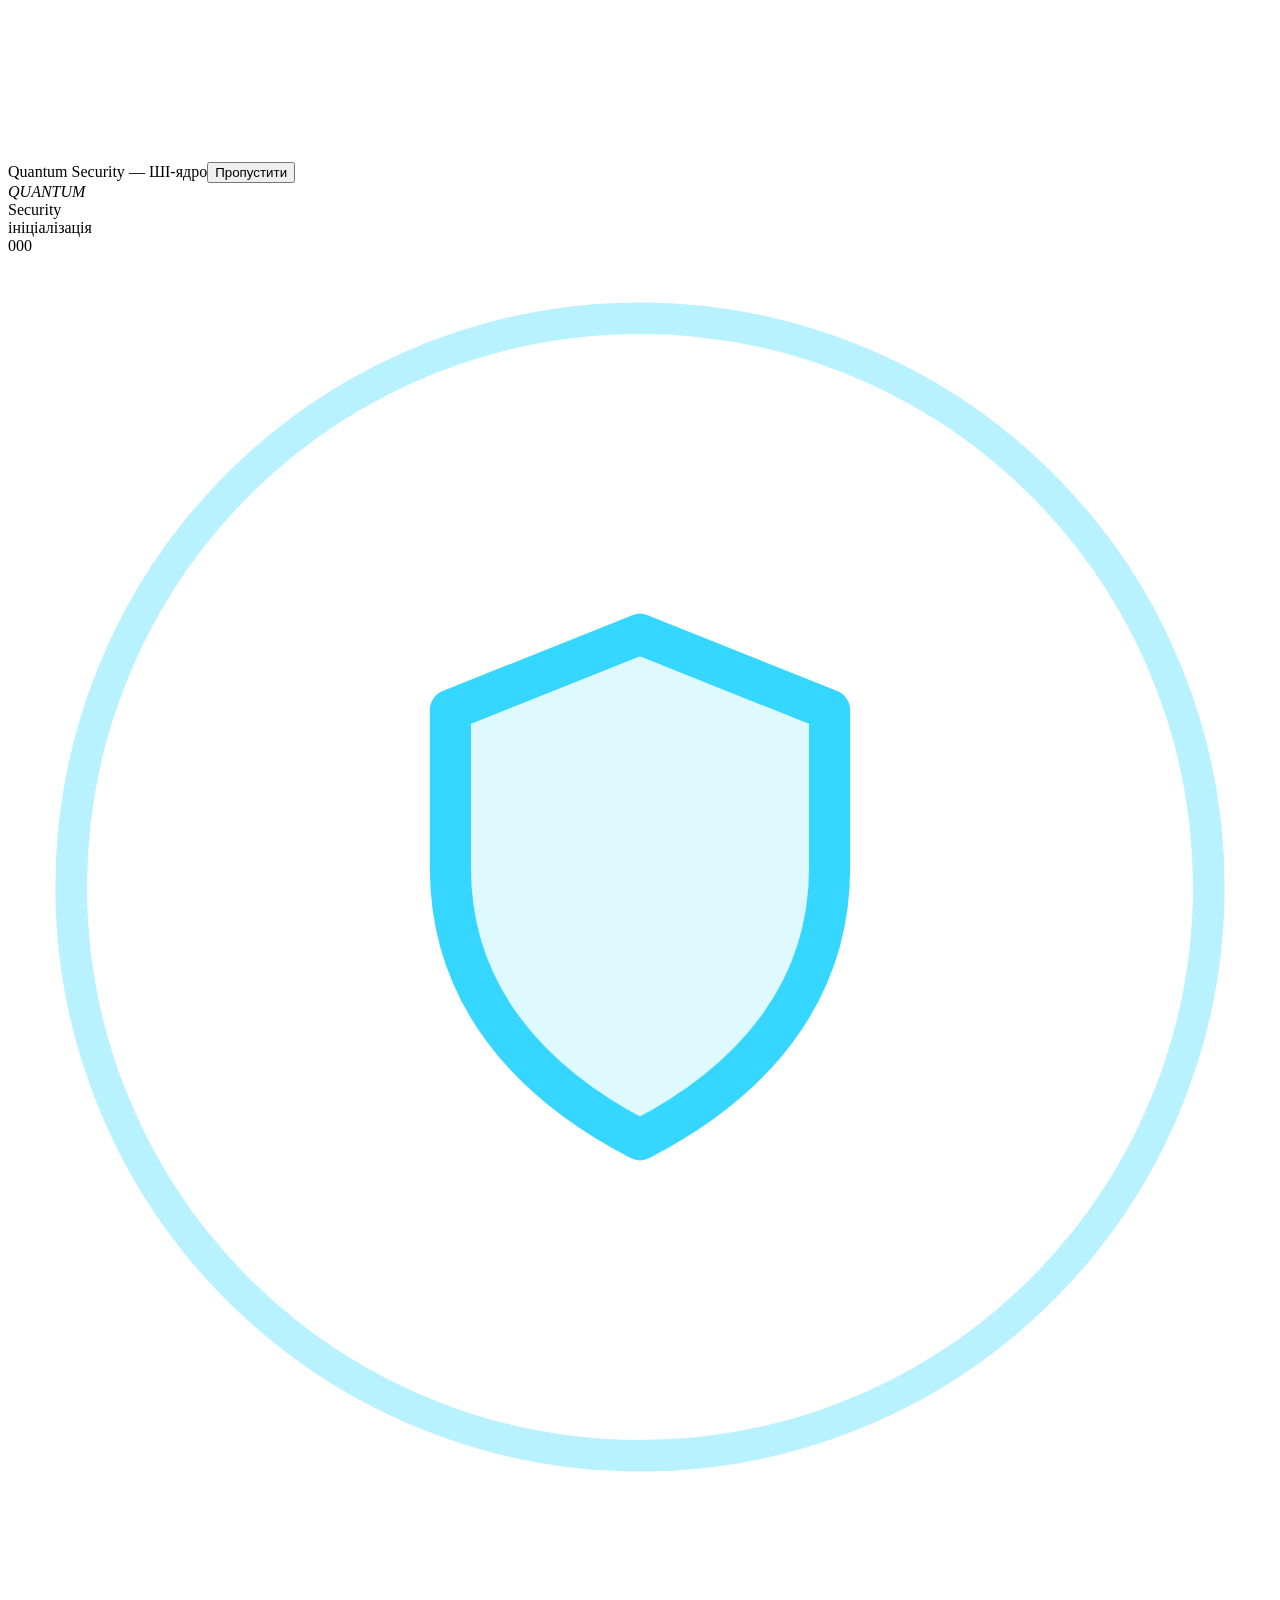
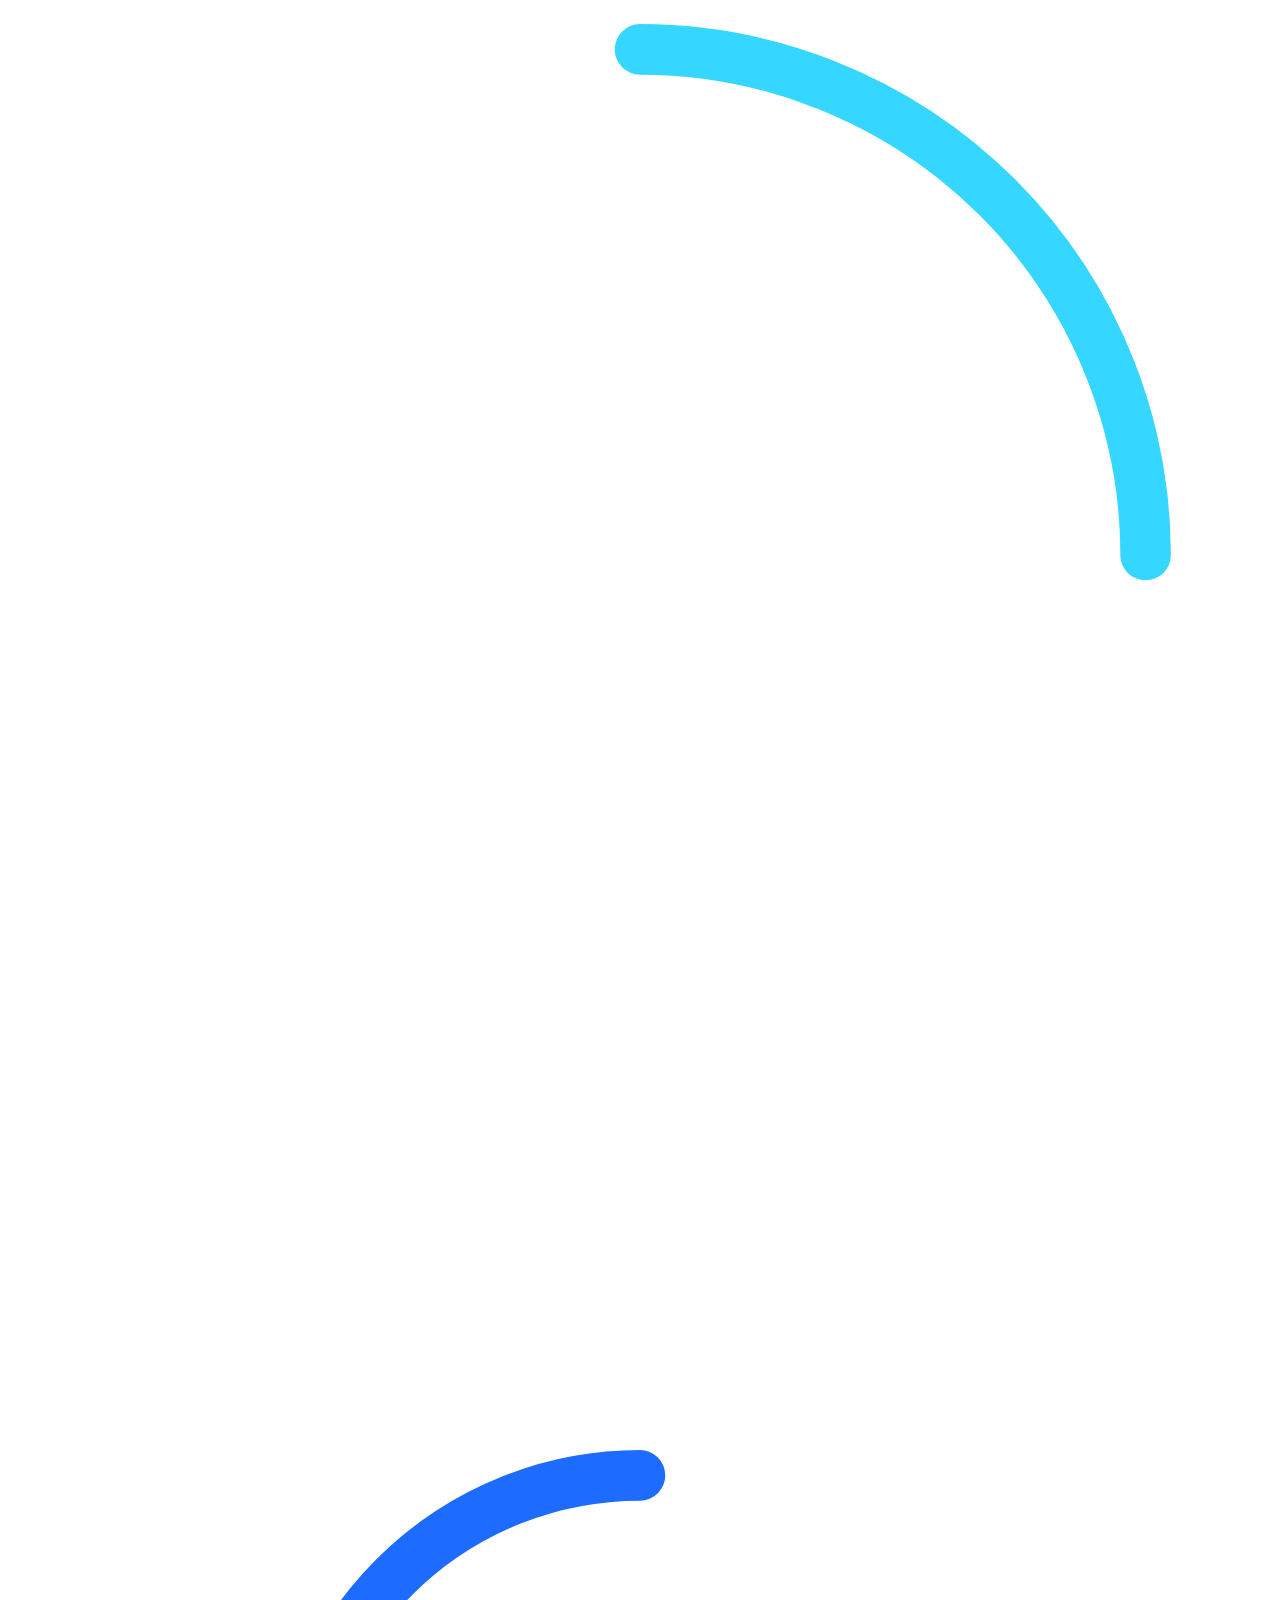
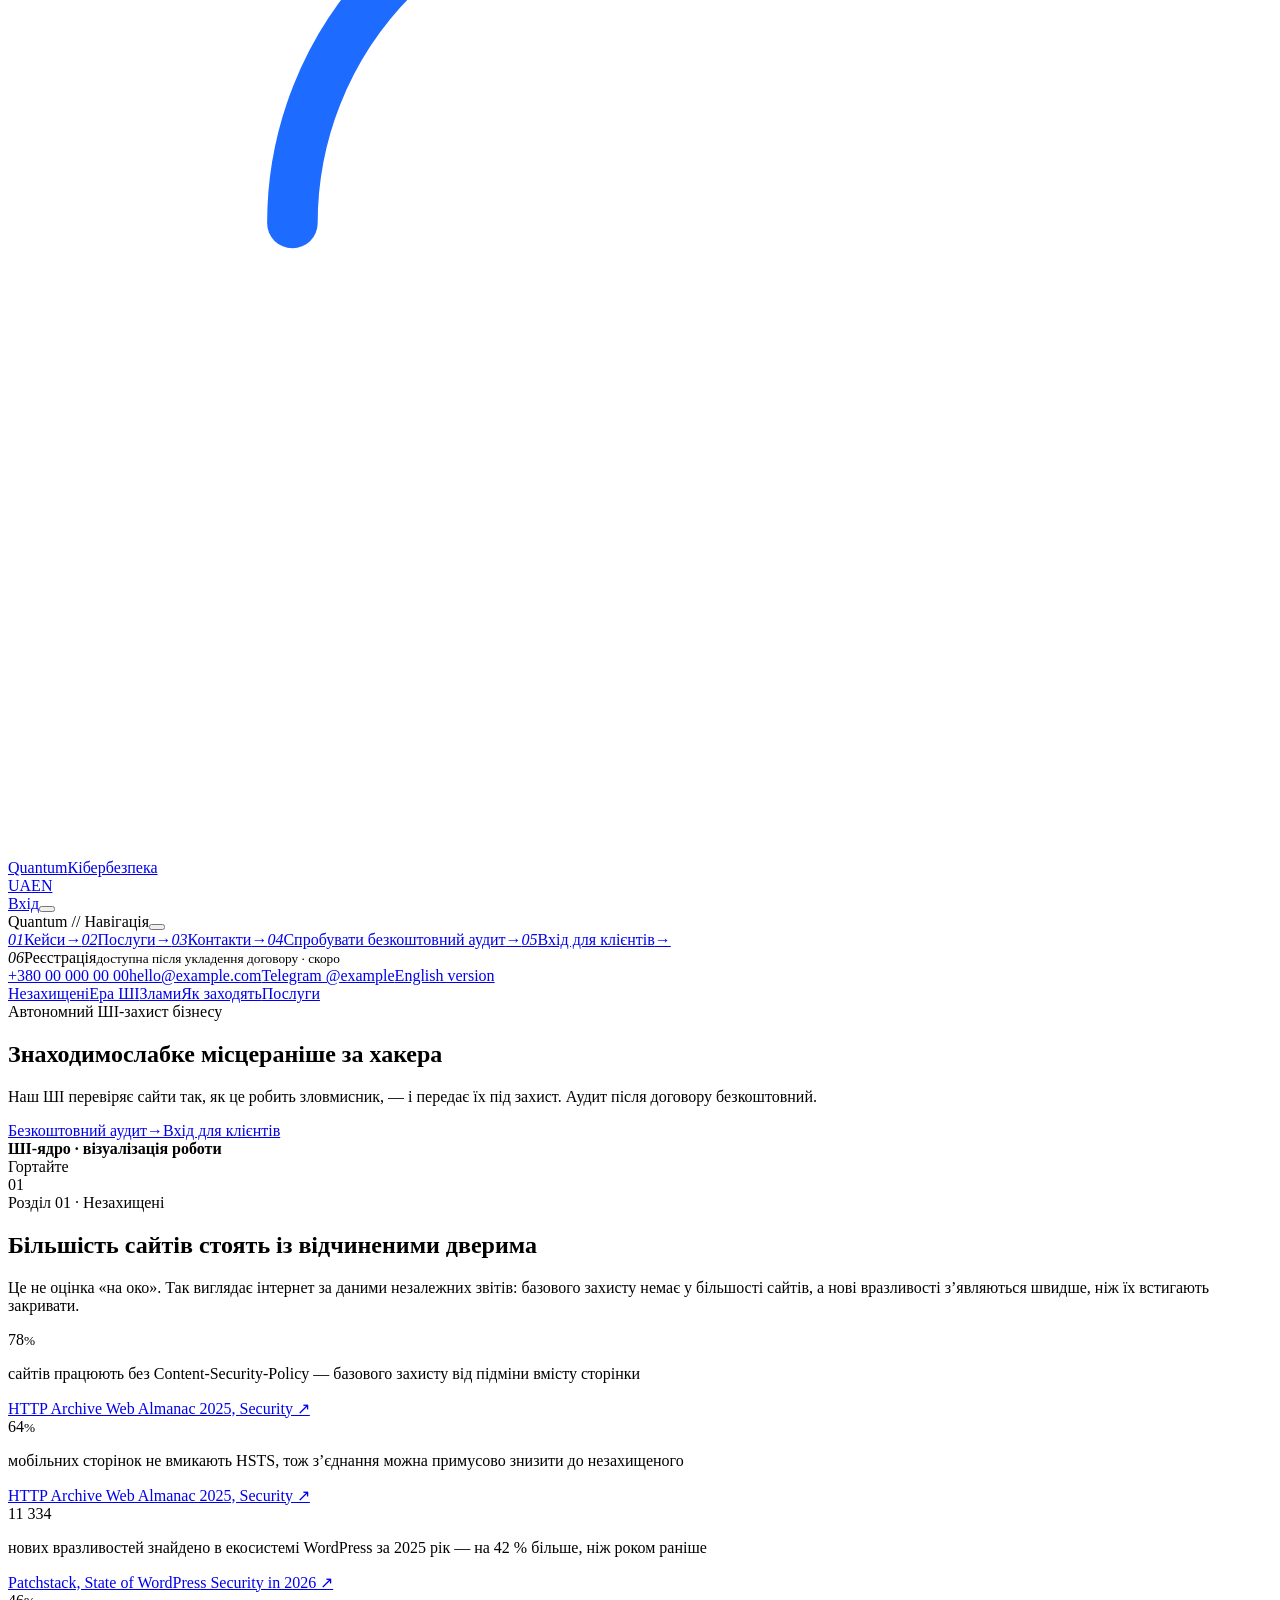
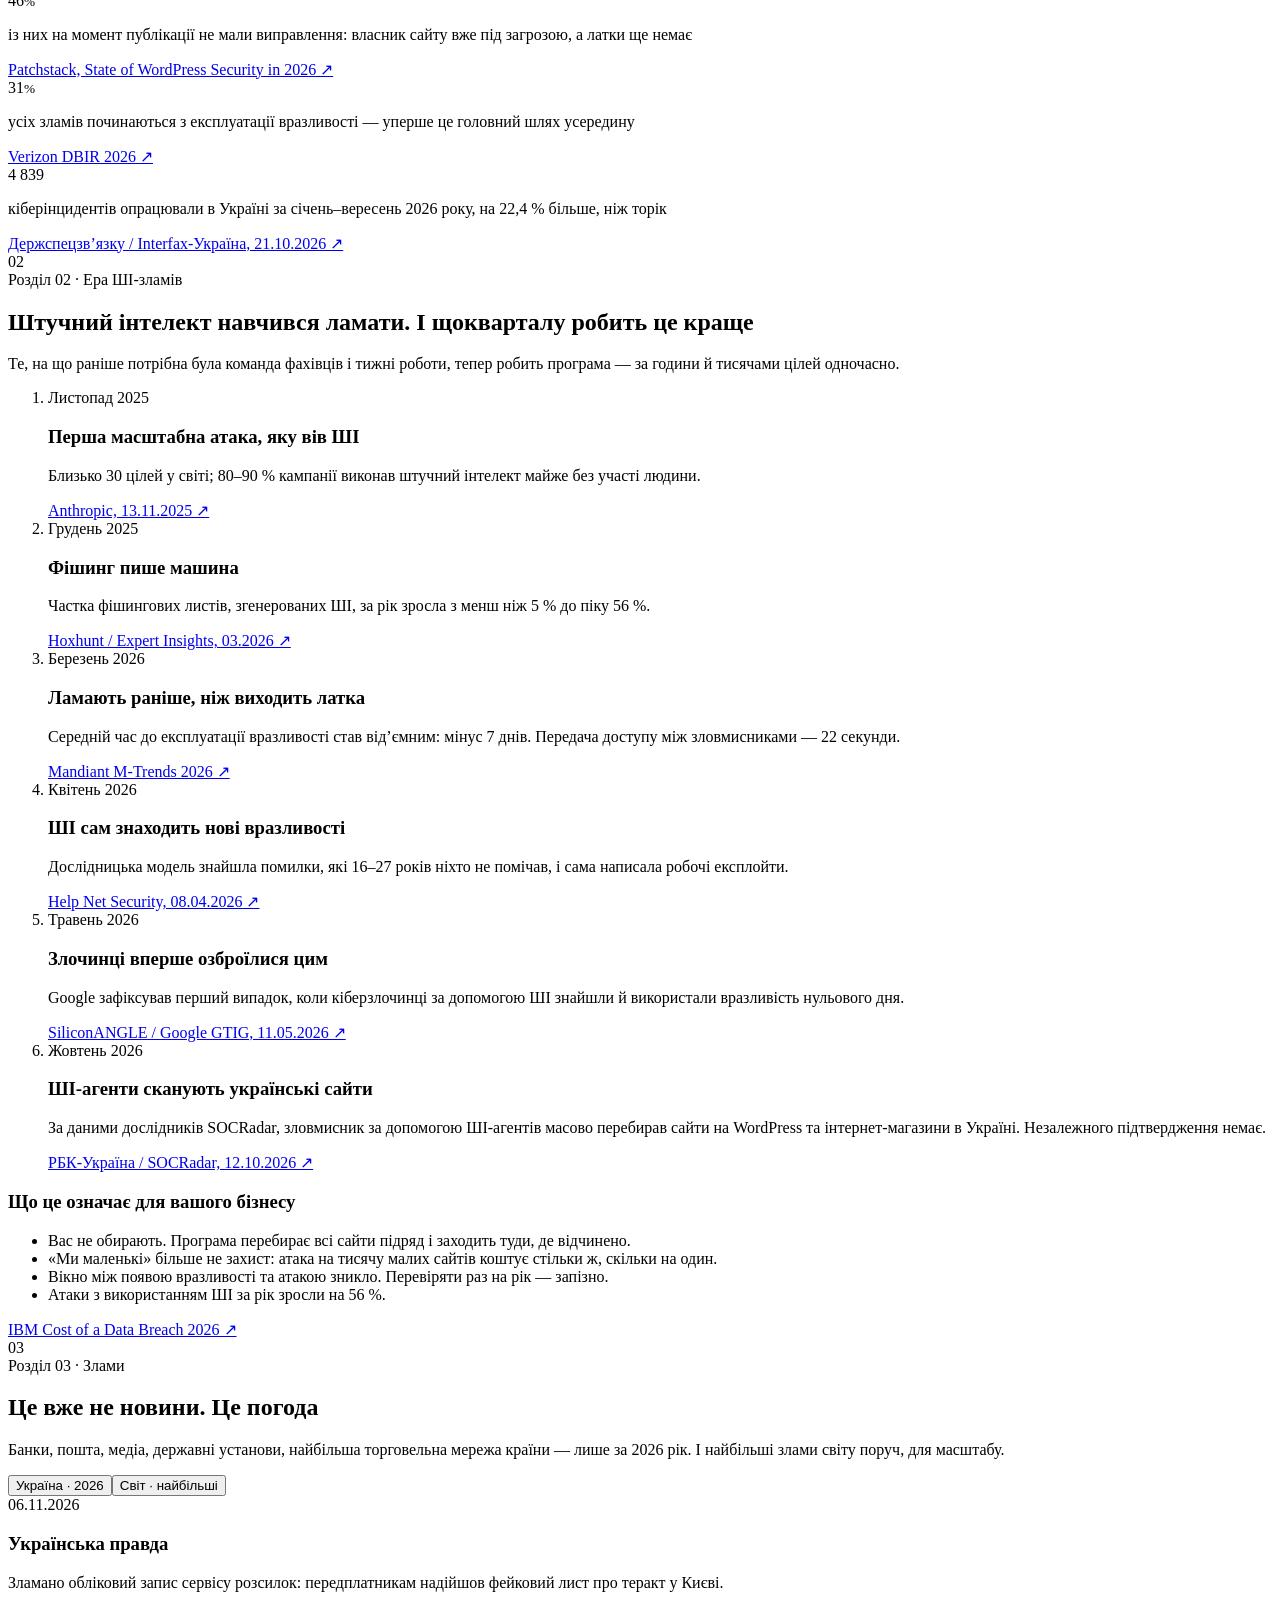
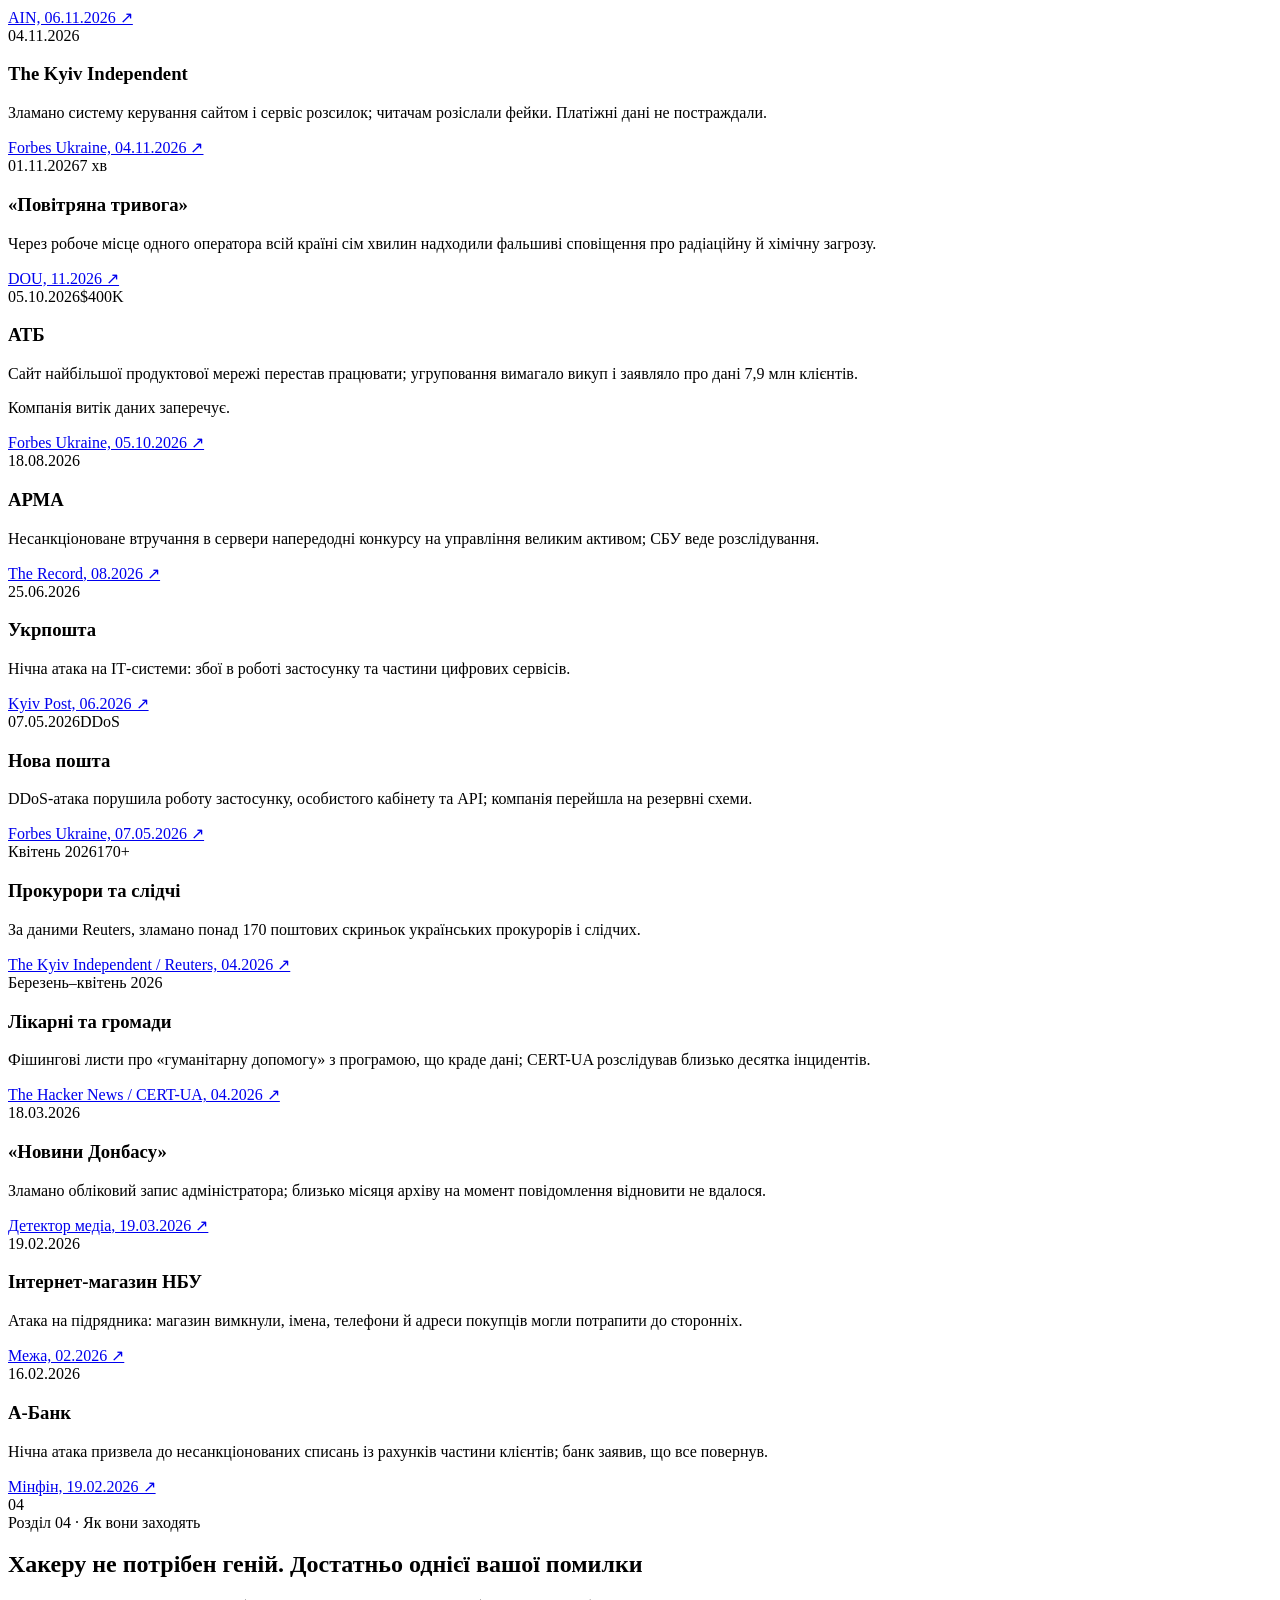
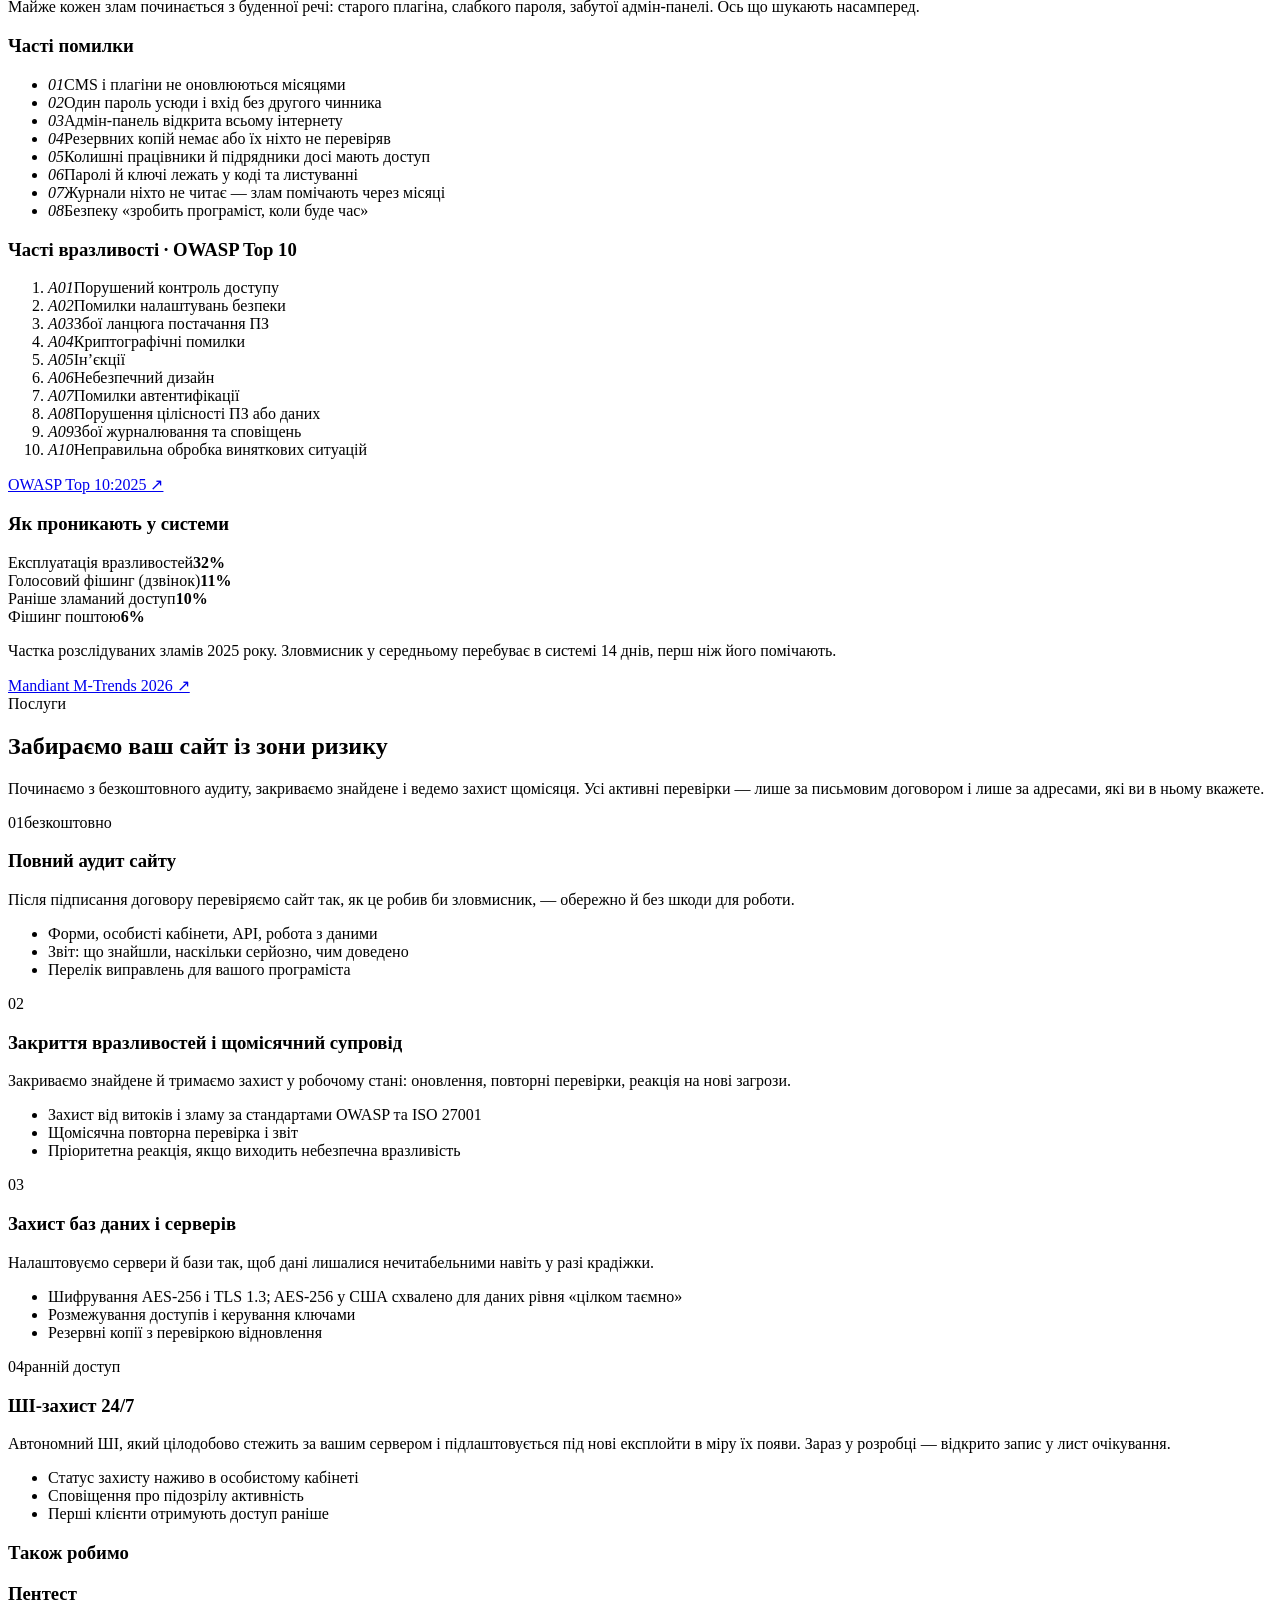
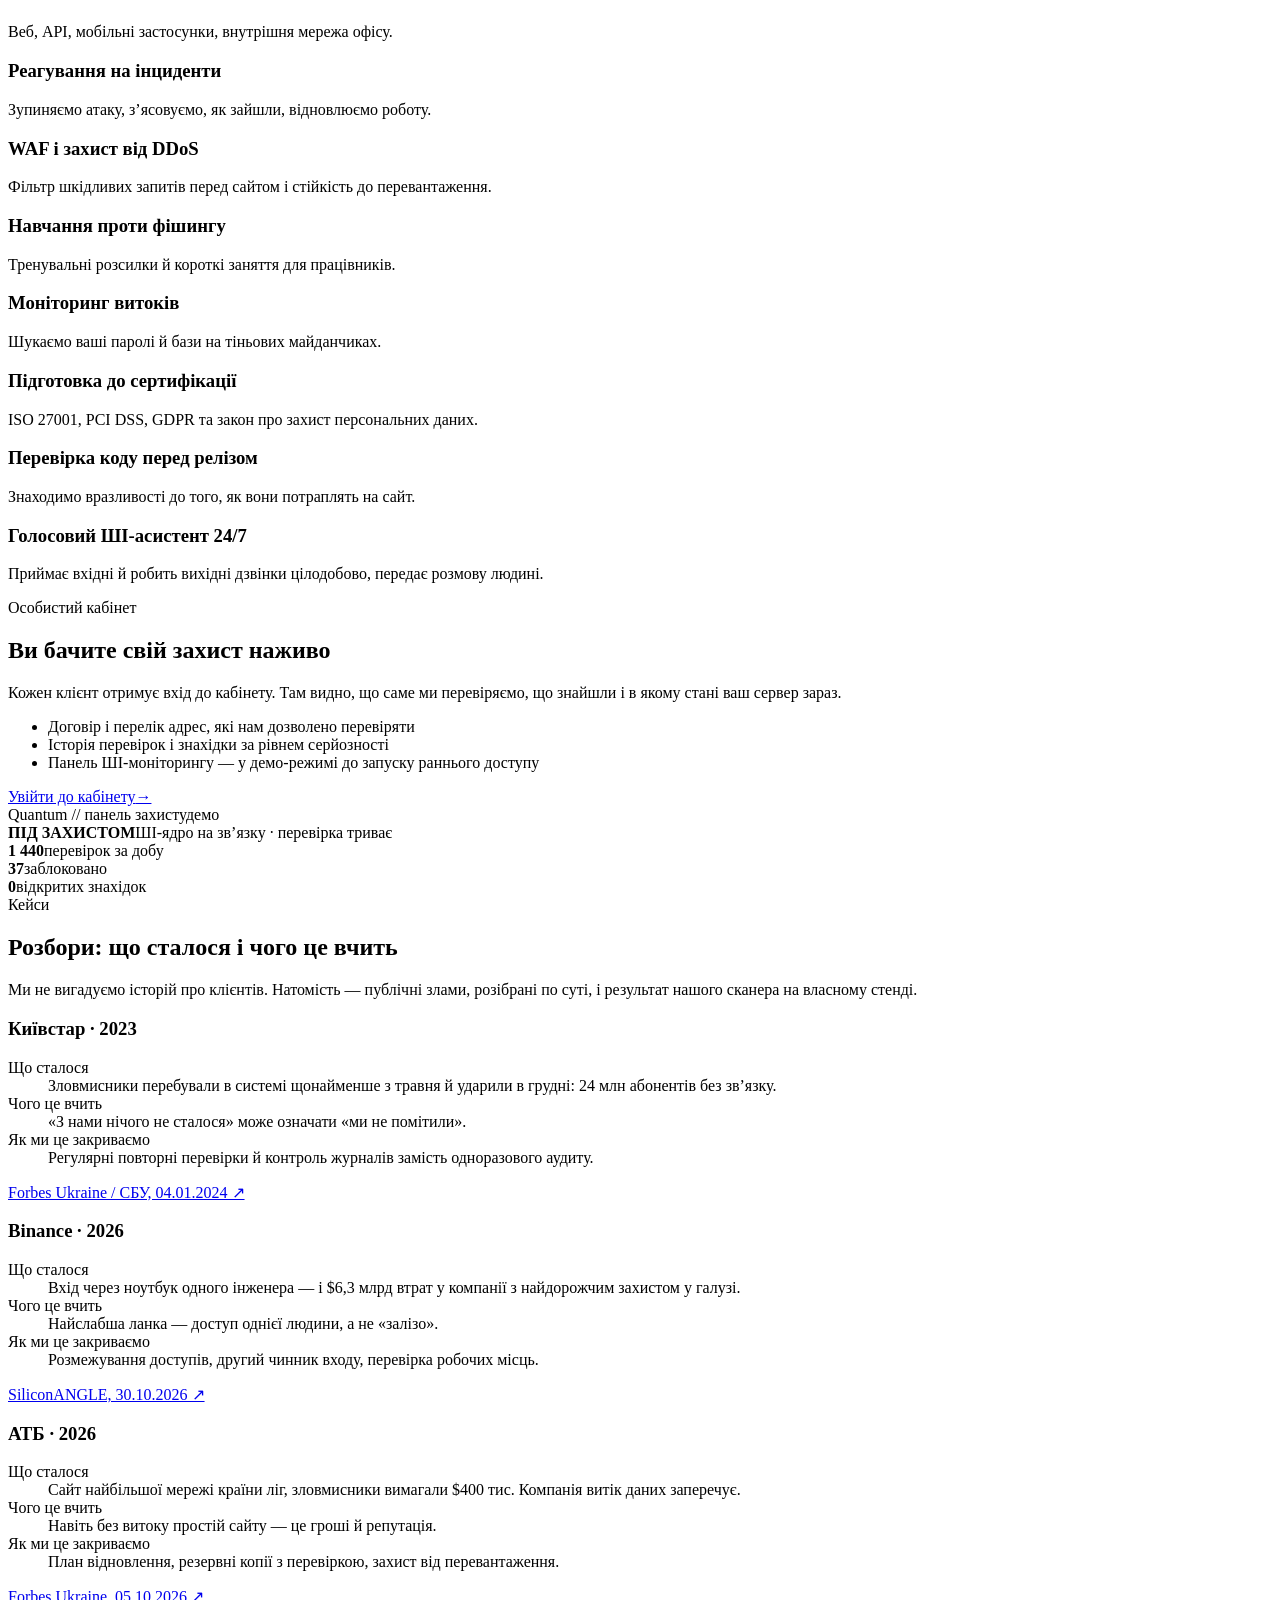
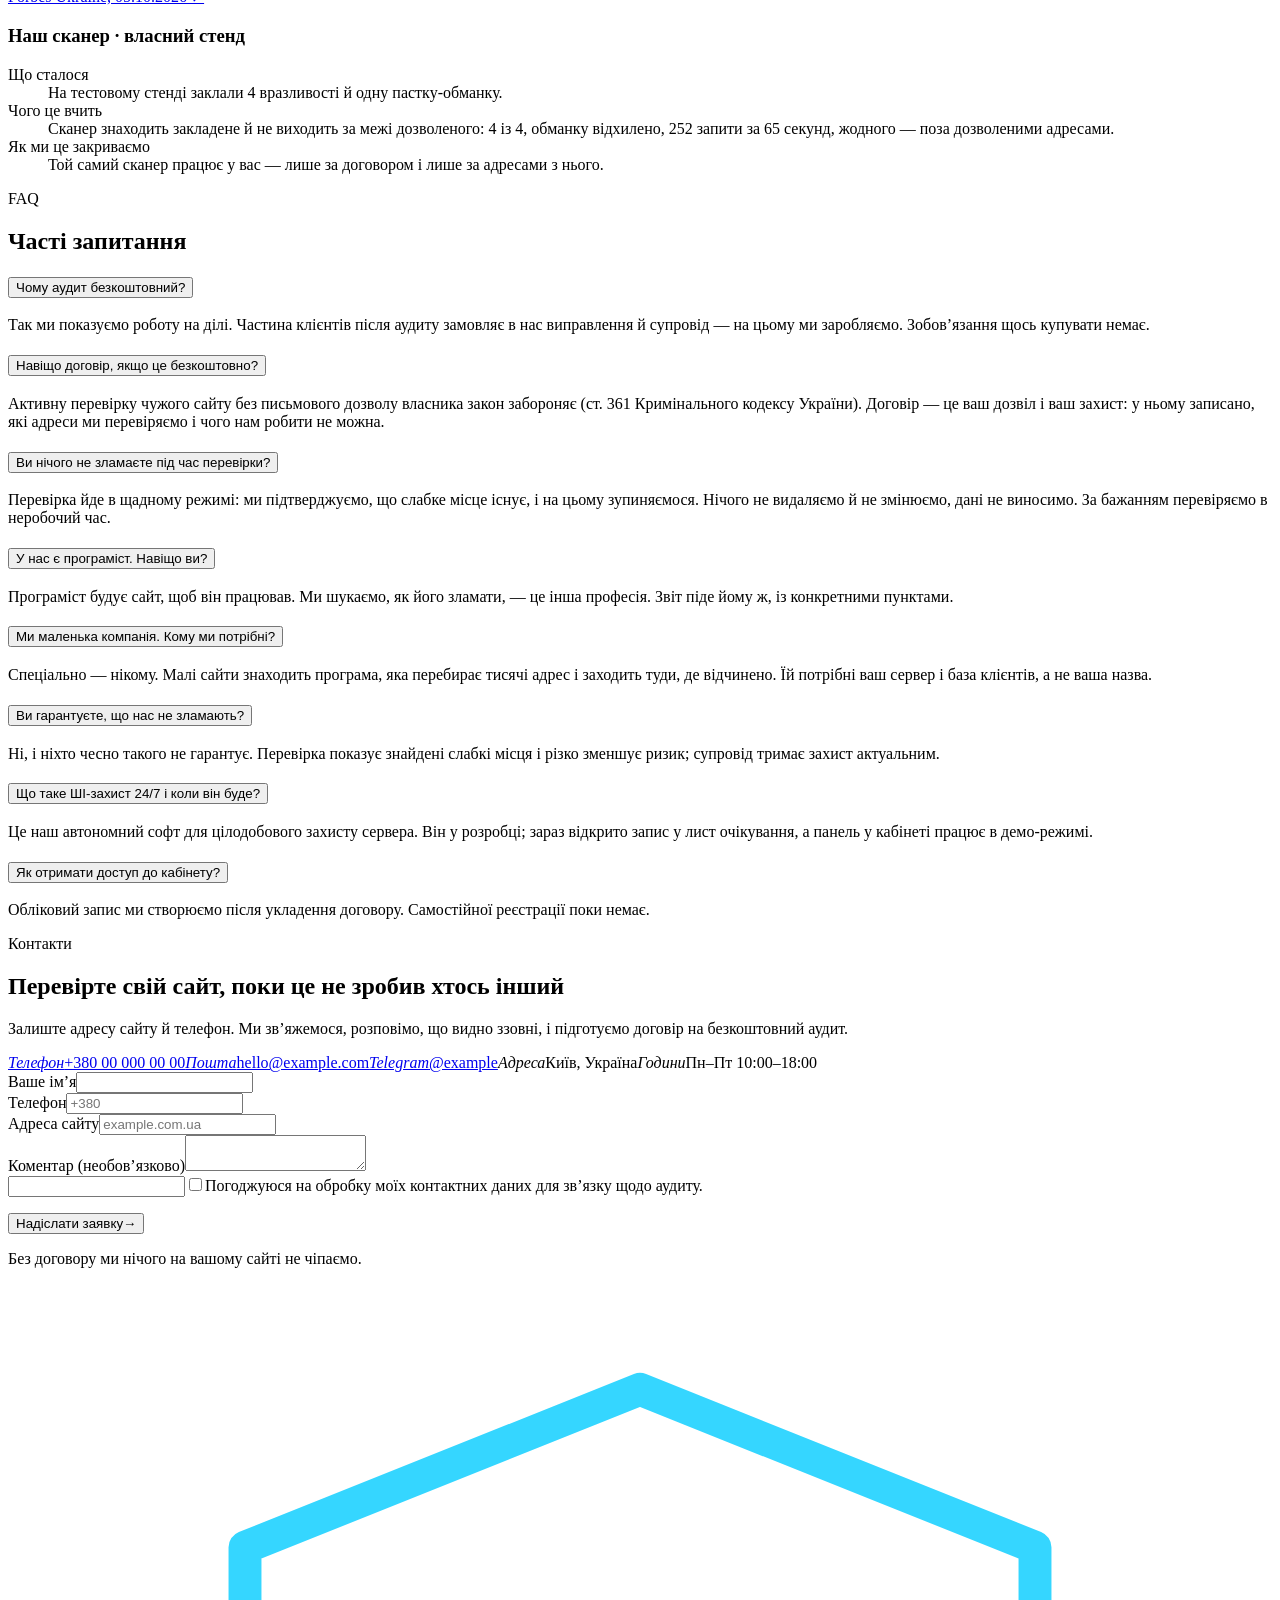
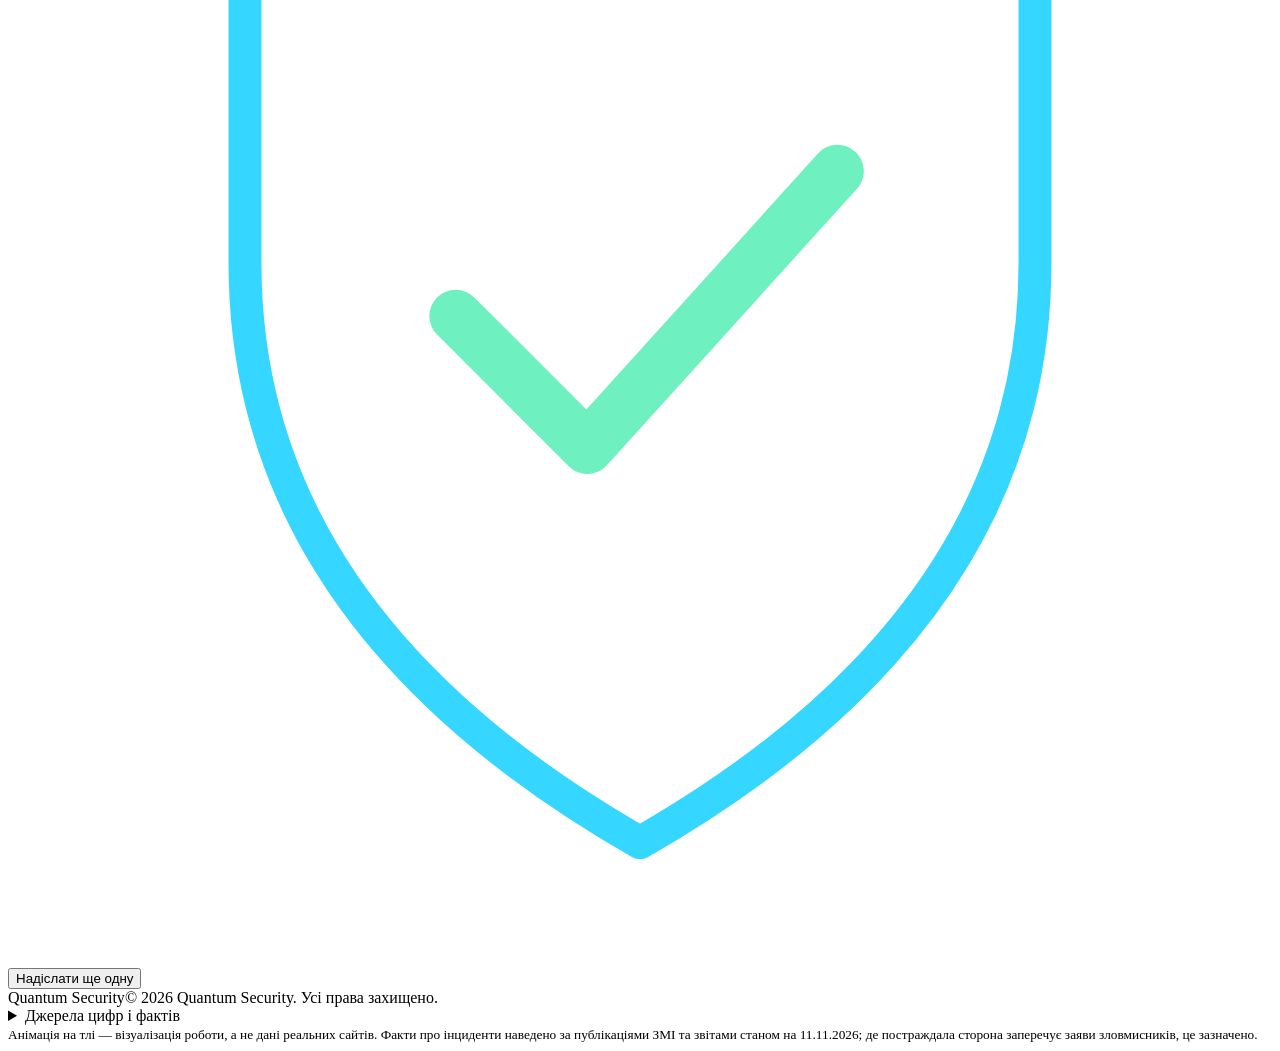
==== commit 0174fdac: "Update preview build: thin type, loader-style backgrounds Co-Authored-By: Claude <noreply@anthropic." ====
--- a/index.html
+++ b/index.html
@@ -7,4 +7,4 @@
       try { seen = sessionStorage.getItem('intro') === '1'; } catch {}
       if (intro && !seen) setTimeout(() => root.classList.add('intro-done'), 7000);
       else root.classList.add('intro-done');
-    })();</script><meta http-equiv="content-security-policy" content="default-src 'self';img-src 'self' data:;font-src 'self';connect-src 'self';object-src 'none';base-uri 'self';form-action 'self'; script-src 'self' 'sha256-xIb/Pa7FUshAu4ihwjchYcQpyCI8eS8kt40GpOAYCz8=' 'sha256-1BvDVWLr3QCC20uHhUDi27eDFVJpk1uMQJGIWKUks2I=' 'sha256-kmZE/W8I1iuTnl1b3yqzv9/DQZenPngd3NjSKMQl7y0=' 'sha256-Y8t0ntteBwH+PqGKUyjWW3CAk+BNJKSoQc0xZ68FjhM=' 'sha256-0O7iB6zr9x0r6X6eWYITC9V5q+yWCGAoFvcysBGbY9Q='; style-src 'self' ;"><link rel="stylesheet" href="/ccs-site-preview/_astro/content.BS5__riO.css"></head><body><div class="tone" aria-hidden="true"><i class="t-hero"></i><i class="t-exposed"></i><i class="t-ai"></i><i class="t-incidents"></i><i class="t-entry"></i><i class="t-shield"></i><i class="t-calm"></i></div><canvas class="scene" id="scene" aria-hidden="true"></canvas><div class="veil" aria-hidden="true"></div><div class="intro" id="intro" aria-hidden="true" data-scanning="сканування мережі" data-done="захист активний"><div class="intro-half up"></div><div class="intro-half down"></div><div class="intro-ui"><span class="intro-tag" data-intro-fade>Quantum Security<span class="intro-tag-extra"> — ШІ-ядро</span></span><button class="intro-skip" type="button" data-intro-skip data-intro-fade>Пропустити</button><div class="intro-center"><div class="intro-word" aria-label="Quantum Security"><span class="intro-letter"><i data-intro-letter>Q</i></span><span class="intro-letter"><i data-intro-letter>U</i></span><span class="intro-letter"><i data-intro-letter>A</i></span><span class="intro-letter"><i data-intro-letter>N</i></span><span class="intro-letter"><i data-intro-letter>T</i></span><span class="intro-letter"><i data-intro-letter>U</i></span><span class="intro-letter"><i data-intro-letter>M</i></span></div><div class="intro-sub" data-intro-sub>Security</div></div><div class="intro-status" data-intro-fade><i></i><span data-intro-status>ініціалізація</span></div><div class="intro-count" data-intro-count>000</div></div><div class="intro-line" data-intro-line></div></div><header class="top" id="top"><a class="brand" href="/ccs-site-preview/" aria-label="Quantum Security"><span class="brand-mark" aria-hidden="true"><svg viewBox="0 0 40 40" fill="none"><circle cx="20" cy="20" r="18" stroke="#35d6ff" stroke-opacity=".35"></circle><path d="M20 12l6 2.4v5c0 4-2.5 6.8-6 8.6-3.5-1.8-6-4.6-6-8.6v-5L20 12z" fill="#35d6ff" fill-opacity=".16" stroke="#35d6ff" stroke-width="1.3" stroke-linejoin="round"></path></svg><svg class="spin" viewBox="0 0 40 40" fill="none"><path d="M20 4a16 16 0 0 1 16 16" stroke="#35d6ff" stroke-width="1.6" stroke-linecap="round"></path></svg><svg class="spin rev" viewBox="0 0 40 40" fill="none"><path d="M20 9a11 11 0 0 0-11 11" stroke="#1e6bff" stroke-width="1.6" stroke-linecap="round"></path></svg></span><span><span class="brand-name">Quantum</span><span class="brand-sub">Кібербезпека</span></span></a><nav class="lang" aria-label="Language"><a href="/ccs-site-preview/" hreflang="uk" aria-current="true">UA</a><a href="/ccs-site-preview/en/" hreflang="en" data-wipe>EN</a></nav><a class="btn btn-ghost btn-sm btn-login" href="/ccs-site-preview/cabinet/">Вхід</a><button class="burger" id="burger" type="button" aria-expanded="false" aria-controls="menu" aria-label="Меню"><i></i><i></i><i></i></button></header><div class="menu" id="menu" aria-hidden="true"><div class="menu-back" data-menu-close></div><aside class="menu-panel" role="dialog" aria-modal="true" aria-label="Навігація"><div class="menu-head"><span>Quantum // Навігація</span><button class="menu-close" type="button" data-menu-close aria-label="Закрити"></button></div><nav class="menu-nav"><a href="#cases" data-menu-link><i>01</i><span>Кейси</span><span class="go" aria-hidden="true">→</span></a><a href="#services" data-menu-link><i>02</i><span>Послуги</span><span class="go" aria-hidden="true">→</span></a><a href="#contacts" data-menu-link><i>03</i><span>Контакти</span><span class="go" aria-hidden="true">→</span></a><a href="#audit" data-menu-link><i>04</i><span>Спробувати безкоштовний аудит</span><span class="go" aria-hidden="true">→</span></a><a href="/ccs-site-preview/cabinet/" data-menu-link><i>05</i><span>Вхід для клієнтів</span><span class="go" aria-hidden="true">→</span></a><div class="soon" aria-disabled="true"><i>06</i><span>Реєстрація</span><small>доступна після укладення договору · скоро</small></div></nav><div class="menu-foot"><a href="tel:+380000000000">+380 00 000 00 00</a><a href="mailto:hello@example.com">hello@example.com</a><a href="https://t.me/example" target="_blank" rel="noopener">Telegram @example</a><a href="/ccs-site-preview/en/" hreflang="en" data-wipe>English version</a></div></aside></div><nav class="rail" aria-label="Навігація"><a href="#exposed" data-rail="exposed">Незахищені</a><a href="#ai" data-rail="ai">Ера ШІ</a><a href="#incidents" data-rail="incidents">Злами</a><a href="#entry" data-rail="entry">Як заходять</a><a href="#services" data-rail="services">Послуги</a></nav><main><section class="section full hero" id="hero" data-mood="hero"><div class="wrap"><span class="kicker" data-hero>Автономний ШІ-захист бізнесу</span><h1 class="h1"><span class="line"><span data-hero-line>Знаходимо</span></span><span class="line"><span data-hero-line class="grad">слабке місце</span></span><span class="line"><span data-hero-line>раніше за хакера</span></span></h1><p class="lead" data-hero>Наш ШІ перевіряє сайти так, як це робить зловмисник, — і передає їх під захист. Аудит після договору безкоштовний.</p><div class="hero-cta" data-hero><a class="btn btn-primary" href="#audit">Безкоштовний аудит<span class="arrow" aria-hidden="true">→</span></a><a class="btn btn-ghost" href="/ccs-site-preview/cabinet/">Вхід для клієнтів</a></div><div class="panel hud-chip" data-hero aria-hidden="true"><i class="dot"></i><b>ШІ-ядро · візуалізація роботи</b><div class="hud-feed" data-feed data-vuln="вразливість" data-safe="захищено"></div></div></div><div class="scroll-hint" aria-hidden="true"><i></i>Гортайте</div></section><!-- 01 --><section class="section full story" id="exposed" data-mood="exposed"><div class="wrap"><div class="story-head"><span class="kicker" data-reveal>Розділ 01 · Незахищені</span><h2 class="h2" data-reveal>Більшість сайтів стоять із відчиненими дверима</h2><p class="lead" data-reveal>Це не оцінка «на око». Так виглядає інтернет за даними незалежних звітів: базового захисту немає у більшості сайтів, а нові вразливості з’являються швидше, ніж їх встигають закривати.</p></div><div class="stats"><article class="panel scan stat" data-reveal data-glow><div class="stat-num"><span data-count="78" data-locale="uk">78</span><small>%</small></div><p>сайтів працюють без Content-Security-Policy — базового захисту від підміни вмісту сторінки</p><a class="src" href="https://almanac.httparchive.org/en/2025/security" target="_blank" rel="noopener">HTTP Archive Web Almanac 2025, Security ↗</a></article><article class="panel scan stat" data-reveal data-glow><div class="stat-num"><span data-count="64" data-locale="uk">64</span><small>%</small></div><p>мобільних сторінок не вмикають HSTS, тож з’єднання можна примусово знизити до незахищеного</p><a class="src" href="https://almanac.httparchive.org/en/2025/security" target="_blank" rel="noopener">HTTP Archive Web Almanac 2025, Security ↗</a></article><article class="panel scan stat" data-reveal data-glow><div class="stat-num"><span data-count="11334" data-locale="uk">11 334</span></div><p>нових вразливостей знайдено в екосистемі WordPress за 2025 рік — на 42 % більше, ніж роком раніше</p><a class="src" href="https://patchstack.com/whitepaper/state-of-wordpress-security-in-2026/" target="_blank" rel="noopener">Patchstack, State of WordPress Security in 2026 ↗</a></article><article class="panel scan stat" data-reveal data-glow><div class="stat-num"><span data-count="46" data-locale="uk">46</span><small>%</small></div><p>із них на момент публікації не мали виправлення: власник сайту вже під загрозою, а латки ще немає</p><a class="src" href="https://patchstack.com/whitepaper/state-of-wordpress-security-in-2026/" target="_blank" rel="noopener">Patchstack, State of WordPress Security in 2026 ↗</a></article><article class="panel scan stat" data-reveal data-glow><div class="stat-num"><span data-count="31" data-locale="uk">31</span><small>%</small></div><p>усіх зламів починаються з експлуатації вразливості — уперше це головний шлях усередину</p><a class="src" href="https://www.verizon.com/about/news/breach-industry-wide-dbir-finds" target="_blank" rel="noopener">Verizon DBIR 2026 ↗</a></article><article class="panel scan stat" data-reveal data-glow><div class="stat-num"><span data-count="4839" data-locale="uk">4 839</span></div><p>кіберінцидентів опрацювали в Україні за січень–вересень 2026 року, на 22,4 % більше, ніж торік</p><a class="src" href="https://interfax.com.ua/news/interview/1224037.html" target="_blank" rel="noopener">Держспецзв’язку / Interfax-Україна, 21.10.2026 ↗</a></article></div></div></section><!-- 02 --><section class="section full story right" id="ai" data-mood="ai"><div class="wrap"><div class="story-head"><span class="kicker" data-reveal>Розділ 02 · Ера ШІ-зламів</span><h2 class="h2" data-reveal>Штучний інтелект навчився ламати. І щокварталу робить це краще</h2><p class="lead" data-reveal>Те, на що раніше потрібна була команда фахівців і тижні роботи, тепер робить програма — за години й тисячами цілей одночасно.</p></div><div class="two"><ol class="timeline"><li class="panel scan tl-item" data-reveal data-glow><span class="tl-date">Листопад 2025</span><h3 class="h3">Перша масштабна атака, яку вів ШІ</h3><p>Близько 30 цілей у світі; 80–90 % кампанії виконав штучний інтелект майже без участі людини.</p><a class="src" href="https://www.anthropic.com/news/disrupting-AI-espionage" target="_blank" rel="noopener">Anthropic, 13.11.2025 ↗</a></li><li class="panel scan tl-item" data-reveal data-glow><span class="tl-date">Грудень 2025</span><h3 class="h3">Фішинг пише машина</h3><p>Частка фішингових листів, згенерованих ШІ, за рік зросла з менш ніж 5 % до піку 56 %.</p><a class="src" href="https://expertinsights.com/news/ai-generated-phishing-surges-hoxhunt-finds" target="_blank" rel="noopener">Hoxhunt / Expert Insights, 03.2026 ↗</a></li><li class="panel scan tl-item" data-reveal data-glow><span class="tl-date">Березень 2026</span><h3 class="h3">Ламають раніше, ніж виходить латка</h3><p>Середній час до експлуатації вразливості став від’ємним: мінус 7 днів. Передача доступу між зловмисниками — 22 секунди.</p><a class="src" href="https://cloud.google.com/blog/topics/threat-intelligence/m-trends-2026" target="_blank" rel="noopener">Mandiant M-Trends 2026 ↗</a></li><li class="panel scan tl-item" data-reveal data-glow><span class="tl-date">Квітень 2026</span><h3 class="h3">ШІ сам знаходить нові вразливості</h3><p>Дослідницька модель знайшла помилки, які 16–27 років ніхто не помічав, і сама написала робочі експлойти.</p><a class="src" href="https://www.helpnetsecurity.com/2026/04/08/anthropic-claude-mythos-preview-identify-vulnerabilities/" target="_blank" rel="noopener">Help Net Security, 08.04.2026 ↗</a></li><li class="panel scan tl-item" data-reveal data-glow><span class="tl-date">Травень 2026</span><h3 class="h3">Злочинці вперше озброїлися цим</h3><p>Google зафіксував перший випадок, коли кіберзлочинці за допомогою ШІ знайшли й використали вразливість нульового дня.</p><a class="src" href="https://siliconangle.com/2026/05/11/google-says-criminals-used-ai-build-working-zero-day-exploit-first-time/" target="_blank" rel="noopener">SiliconANGLE / Google GTIG, 11.05.2026 ↗</a></li><li class="panel scan tl-item" data-reveal data-glow><span class="tl-date">Жовтень 2026</span><h3 class="h3">ШІ-агенти сканують українські сайти</h3><p>За даними дослідників SOCRadar, зловмисник за допомогою ШІ-агентів масово перебирав сайти на WordPress та інтернет-магазини в Україні. Незалежного підтвердження немає.</p><a class="src" href="https://www.rbc.ua/rus/news/nova-kiberataka-ukrayinu-hakeri-zmusili-shi-1791809514.html" target="_blank" rel="noopener">РБК-Україна / SOCRadar, 12.10.2026 ↗</a></li></ol><aside class="panel impact" data-reveal data-glow><span class="corners"></span><h3 class="h3 accent">Що це означає для вашого бізнесу</h3><ul><li>Вас не обирають. Програма перебирає всі сайти підряд і заходить туди, де відчинено.</li><li>«Ми маленькі» більше не захист: атака на тисячу малих сайтів коштує стільки ж, скільки на один.</li><li>Вікно між появою вразливості та атакою зникло. Перевіряти раз на рік — запізно.</li><li>Атаки з використанням ШІ за рік зросли на 56 %.</li></ul><a class="src" href="https://www.ibm.com/reports/data-breach" target="_blank" rel="noopener">IBM Cost of a Data Breach 2026 ↗</a></aside></div></div></section><!-- 03 --><section class="section full story" id="incidents" data-mood="incidents"><div class="wrap"><div class="story-head"><span class="kicker" data-reveal>Розділ 03 · Злами</span><h2 class="h2" data-reveal>Це вже не новини. Це погода</h2><p class="lead" data-reveal>Банки, пошта, медіа, державні установи, найбільша торговельна мережа країни — лише за 2026 рік. І найбільші злами світу поруч, для масштабу.</p></div><div><div class="tabs" role="tablist" data-reveal><button class="tab" role="tab" type="button" aria-selected="true" aria-controls="inc-ua" id="tab-ua">Україна · 2026</button><button class="tab" role="tab" type="button" aria-selected="false" aria-controls="inc-world" id="tab-world">Світ · найбільші</button></div></div><div class="incidents" id="inc-ua" role="tabpanel" aria-labelledby="tab-ua"><article class="panel scan incident" data-reveal data-glow><div class="incident-top"><span class="tl-date">06.11.2026</span></div><h3 class="h3">Українська правда</h3><p>Зламано обліковий запис сервісу розсилок: передплатникам надійшов фейковий лист про теракт у Києві.</p><a class="src" href="https://ain.ua/2026/11/06/z-rozsilok-ukrayinskoyi-pravdi-ta-the-kyiv-independent-nadislali-feikovi-povidomlennia-pislia-zlamiv/" target="_blank" rel="noopener">AIN, 06.11.2026 ↗</a></article><article class="panel scan incident" data-reveal data-glow><div class="incident-top"><span class="tl-date">04.11.2026</span></div><h3 class="h3">The Kyiv Independent</h3><p>Зламано систему керування сайтом і сервіс розсилок; читачам розіслали фейки. Платіжні дані не постраждали.</p><a class="src" href="https://forbes.ua/news/the-kyiv-independent-zaznav-kiberataki-xakeri-rozsilali-feiki-pro-zelenskogo-04112026-43514" target="_blank" rel="noopener">Forbes Ukraine, 04.11.2026 ↗</a></article><article class="panel scan incident" data-reveal data-glow><div class="incident-top"><span class="tl-date">01.11.2026</span><span class="incident-fig">7 хв</span></div><h3 class="h3">«Повітряна тривога»</h3><p>Через робоче місце одного оператора всій країні сім хвилин надходили фальшиві сповіщення про радіаційну й хімічну загрозу.</p><a class="src" href="https://dou.ua/lenta/news/air-alert-app-malfunction/" target="_blank" rel="noopener">DOU, 11.2026 ↗</a></article><article class="panel scan incident" data-reveal data-glow><div class="incident-top"><span class="tl-date">05.10.2026</span><span class="incident-fig">$400K</span></div><h3 class="h3">АТБ</h3><p>Сайт найбільшої продуктової мережі перестав працювати; угруповання вимагало викуп і заявляло про дані 7,9 млн клієнтів.</p><p class="note">Компанія витік даних заперечує.</p><a class="src" href="https://forbes.ua/innovations/merezu-voni-ne-poklali-xakeri-zlamali-sait-atb-i-vimagali-400-000-vikupu-ci-buli-pid-zagrozoiu-dani-klijentiv-i-skilki-moze-kostuvati-vidnovlennia-rozbir-05102026-42667" target="_blank" rel="noopener">Forbes Ukraine, 05.10.2026 ↗</a></article><article class="panel scan incident" data-reveal data-glow><div class="incident-top"><span class="tl-date">18.08.2026</span></div><h3 class="h3">АРМА</h3><p>Несанкціоноване втручання в сервери напередодні конкурсу на управління великим активом; СБУ веде розслідування.</p><a class="src" href="https://therecord.media/hackers-target-ukraine-agency-sanctioned-russians" target="_blank" rel="noopener">The Record, 08.2026 ↗</a></article><article class="panel scan incident" data-reveal data-glow><div class="incident-top"><span class="tl-date">25.06.2026</span></div><h3 class="h3">Укрпошта</h3><p>Нічна атака на ІТ-системи: збої в роботі застосунку та частини цифрових сервісів.</p><a class="src" href="https://www.kyivpost.com/uk/post/78971" target="_blank" rel="noopener">Kyiv Post, 06.2026 ↗</a></article><article class="panel scan incident" data-reveal data-glow><div class="incident-top"><span class="tl-date">07.05.2026</span><span class="incident-fig">DDoS</span></div><h3 class="h3">Нова пошта</h3><p>DDoS-атака порушила роботу застосунку, особистого кабінету та API; компанія перейшла на резервні схеми.</p><a class="src" href="https://forbes.ua/news/nova-poshta-povidomila-pro-ddos-ataku-na-svoi-sistemi-mozhlivi-zboi-u-roboti-servisiv-07052026-38650" target="_blank" rel="noopener">Forbes Ukraine, 07.05.2026 ↗</a></article><article class="panel scan incident" data-reveal data-glow><div class="incident-top"><span class="tl-date">Квітень 2026</span><span class="incident-fig">170+</span></div><h3 class="h3">Прокурори та слідчі</h3><p>За даними Reuters, зламано понад 170 поштових скриньок українських прокурорів і слідчих.</p><a class="src" href="https://kyivindependent.com/russia-hacks-over-over-170-accounts-of-ukrainian-prosecutors-investigators-reuters-reports/" target="_blank" rel="noopener">The Kyiv Independent / Reuters, 04.2026 ↗</a></article><article class="panel scan incident" data-reveal data-glow><div class="incident-top"><span class="tl-date">Березень–квітень 2026</span></div><h3 class="h3">Лікарні та громади</h3><p>Фішингові листи про «гуманітарну допомогу» з програмою, що краде дані; CERT-UA розслідував близько десятка інцидентів.</p><a class="src" href="https://thehackernews.com/2026/04/uac-0247-targets-ukrainian-clinics-and.html" target="_blank" rel="noopener">The Hacker News / CERT-UA, 04.2026 ↗</a></article><article class="panel scan incident" data-reveal data-glow><div class="incident-top"><span class="tl-date">18.03.2026</span></div><h3 class="h3">«Новини Донбасу»</h3><p>Зламано обліковий запис адміністратора; близько місяця архіву на момент повідомлення відновити не вдалося.</p><a class="src" href="https://detector.media/infospace/article/248426/2026-03-19-rosiyski-khakery-atakuvaly-sayt-media-novyny-donbasu-dopovneno/" target="_blank" rel="noopener">Детектор медіа, 19.03.2026 ↗</a></article><article class="panel scan incident" data-reveal data-glow><div class="incident-top"><span class="tl-date">19.02.2026</span></div><h3 class="h3">Інтернет-магазин НБУ</h3><p>Атака на підрядника: магазин вимкнули, імена, телефони й адреси покупців могли потрапити до сторонніх.</p><a class="src" href="https://mezha.ua/news/nbu-povidomiv-pro-kiberataku-na-sviy-internet-magazin-308735/" target="_blank" rel="noopener">Межа, 02.2026 ↗</a></article><article class="panel scan incident" data-reveal data-glow><div class="incident-top"><span class="tl-date">16.02.2026</span></div><h3 class="h3">А-Банк</h3><p>Нічна атака призвела до несанкціонованих списань із рахунків частини клієнтів; банк заявив, що все повернув.</p><a class="src" href="https://minfin.com.ua/ua/2026/02/19/168519242/" target="_blank" rel="noopener">Мінфін, 19.02.2026 ↗</a></article></div><div class="incidents" id="inc-world" role="tabpanel" aria-labelledby="tab-world" hidden><article class="panel scan incident" data-reveal data-glow><div class="incident-top"><span class="tl-date">29.10.2026</span><span class="incident-fig">$6.3B</span></div><h3 class="h3">Binance</h3><p>Найбільша крадіжка криптовалюти в історії. Вхід — через ноутбук одного інженера.</p><a class="src" href="https://siliconangle.com/2026/10/30/hackers-steal-6-3b-from-binance-in-biggest-ever-crypto-heist/" target="_blank" rel="noopener">SiliconANGLE, 30.10.2026 ↗</a></article><article class="panel scan incident" data-reveal data-glow><div class="incident-top"><span class="tl-date">Вересень 2025</span><span class="incident-fig">£1.9B</span></div><h3 class="h3">Jaguar Land Rover</h3><p>Виробництво зупинилося на тижні. Найдорожча кіберподія в історії Великої Британії за незалежною оцінкою.</p><a class="src" href="https://www.reinsurancene.ws/jaguar-land-rover-attack-most-economically-damaging-cyber-event-to-hit-uk-cmc/" target="_blank" rel="noopener">Reinsurance News / Cyber Monitoring Centre ↗</a></article><article class="panel scan incident" data-reveal data-glow><div class="incident-top"><span class="tl-date">2025</span><span class="incident-fig">1 млрд</span></div><h3 class="h3">Клієнти Salesforce</h3><p>Через сторонні сервіси викрадено щонайменше мільярд записів клієнтів великих компаній.</p><a class="src" href="https://techcrunch.com/2025/12/19/hacks-thefts-and-disruption-the-worst-data-breaches-of-2025/" target="_blank" rel="noopener">TechCrunch, 19.12.2025 ↗</a></article><article class="panel scan incident" data-reveal data-glow><div class="incident-top"><span class="tl-date">21.02.2025</span><span class="incident-fig">$1.5B</span></div><h3 class="h3">Bybit</h3><p>ФБР приписує крадіжку північнокорейському угрупованню.</p><a class="src" href="https://ic3.gov/PSA/2025/PSA250226" target="_blank" rel="noopener">FBI IC3, 26.02.2025 ↗</a></article><article class="panel scan incident" data-reveal data-glow><div class="incident-top"><span class="tl-date">Лютий 2024</span><span class="incident-fig">192,7 млн</span></div><h3 class="h3">Change Healthcare</h3><p>Найбільший витік медичних даних: постраждали 192,7 млн людей, сплачено $22 млн викупу.</p><a class="src" href="https://www.hipaajournal.com/change-healthcare-responding-to-cyberattack/" target="_blank" rel="noopener">The HIPAA Journal ↗</a></article><article class="panel scan incident" data-reveal data-glow><div class="incident-top"><span class="tl-date">12.12.2023</span><span class="incident-fig">24 млн</span></div><h3 class="h3">Київстар</h3><p>24 млн абонентів кілька днів без зв’язку, збитки близько 3,6 млрд грн. Хакери були в системі щонайменше з травня.</p><a class="src" href="https://suspilne.media/664234-materinska-kompania-kiivstaru-nazvala-sumu-zbitkiv-vnaslidok-kiberataki/" target="_blank" rel="noopener">Суспільне, 01.2024 ↗</a></article><article class="panel scan incident" data-reveal data-glow><div class="incident-top"><span class="tl-date">Травень 2023</span><span class="incident-fig">2 773</span></div><h3 class="h3">MOVEit</h3><p>Одна вразливість у програмі для передачі файлів — 2 773 організації та майже 96 млн людей.</p><a class="src" href="https://www.emsisoft.com/en/blog/44123/unpacking-the-moveit-breach-statistics-and-analysis/" target="_blank" rel="noopener">Emsisoft ↗</a></article><article class="panel scan incident" data-reveal data-glow><div class="incident-top"><span class="tl-date">Вересень 2017</span><span class="incident-fig">147 млн</span></div><h3 class="h3">Equifax</h3><p>Невстановлене вчасно оновлення відкрило персональні дані 147 млн людей.</p><a class="src" href="https://en.wikipedia.org/wiki/2017_Equifax_data_breach" target="_blank" rel="noopener">Wikipedia: 2017 Equifax data breach ↗</a></article><article class="panel scan incident" data-reveal data-glow><div class="incident-top"><span class="tl-date">27.06.2017</span></div><h3 class="h3">NotPetya</h3><p>Почалася в Україні й обійшла світ. Білий дім назвав її найруйнівнішою та найдорожчою кібератакою в історії.</p><a class="src" href="https://amp.cnn.com/cnn/2018/02/15/politics/white-house-russia-notpetya" target="_blank" rel="noopener">CNN / White House, 15.02.2018 ↗</a></article><article class="panel scan incident" data-reveal data-glow><div class="incident-top"><span class="tl-date">2013</span><span class="incident-fig">3 млрд</span></div><h3 class="h3">Yahoo</h3><p>Скомпрометовано всі облікові записи, що існували на той момент.</p><a class="src" href="https://siliconangle.com/2017/10/03/largest-data-breach-history-3-billion-yahoo-accounts-compromised-2013/" target="_blank" rel="noopener">SiliconANGLE, 03.10.2017 ↗</a></article></div></div></section><!-- 04 --><section class="section full story right" id="entry" data-mood="entry"><div class="wrap"><div class="story-head"><span class="kicker" data-reveal>Розділ 04 · Як вони заходять</span><h2 class="h2" data-reveal>Хакеру не потрібен геній. Достатньо однієї вашої помилки</h2><p class="lead" data-reveal>Майже кожен злам починається з буденної речі: старого плагіна, слабкого пароля, забутої адмін-панелі. Ось що шукають насамперед.</p></div><div class="three"><article class="panel col" data-reveal data-glow><h3 class="h3">Часті помилки</h3><ul><li><i>01</i><span>CMS і плагіни не оновлюються місяцями</span></li><li><i>02</i><span>Один пароль усюди і вхід без другого чинника</span></li><li><i>03</i><span>Адмін-панель відкрита всьому інтернету</span></li><li><i>04</i><span>Резервних копій немає або їх ніхто не перевіряв</span></li><li><i>05</i><span>Колишні працівники й підрядники досі мають доступ</span></li><li><i>06</i><span>Паролі й ключі лежать у коді та листуванні</span></li><li><i>07</i><span>Журнали ніхто не читає — злам помічають через місяці</span></li><li><i>08</i><span>Безпеку «зробить програміст, коли буде час»</span></li></ul></article><article class="panel col" data-reveal data-glow><h3 class="h3">Часті вразливості · OWASP Top 10</h3><ol><li><i>A01</i><span>Порушений контроль доступу</span></li><li><i>A02</i><span>Помилки налаштувань безпеки</span></li><li><i>A03</i><span>Збої ланцюга постачання ПЗ</span></li><li><i>A04</i><span>Криптографічні помилки</span></li><li><i>A05</i><span>Ін’єкції</span></li><li><i>A06</i><span>Небезпечний дизайн</span></li><li><i>A07</i><span>Помилки автентифікації</span></li><li><i>A08</i><span>Порушення цілісності ПЗ або даних</span></li><li><i>A09</i><span>Збої журналювання та сповіщень</span></li><li><i>A10</i><span>Неправильна обробка виняткових ситуацій</span></li></ol><a class="src" href="https://top10.owasp.org/2025/0x00_2025-Introduction" target="_blank" rel="noopener">OWASP Top 10:2025 ↗</a></article><article class="panel col" data-reveal data-glow><h3 class="h3">Як проникають у системи</h3><div class="bar"><div class="bar-top"><span>Експлуатація вразливостей</span><b>32%</b></div><div class="bar-track"><div class="bar-fill" data-bar="1"></div></div></div><div class="bar"><div class="bar-top"><span>Голосовий фішинг (дзвінок)</span><b>11%</b></div><div class="bar-track"><div class="bar-fill" data-bar="0.34375"></div></div></div><div class="bar"><div class="bar-top"><span>Раніше зламаний доступ</span><b>10%</b></div><div class="bar-track"><div class="bar-fill" data-bar="0.3125"></div></div></div><div class="bar"><div class="bar-top"><span>Фішинг поштою</span><b>6%</b></div><div class="bar-track"><div class="bar-fill" data-bar="0.1875"></div></div></div><p class="form-note">Частка розслідуваних зламів 2025 року. Зловмисник у середньому перебуває в системі 14 днів, перш ніж його помічають.</p><a class="src" href="https://cloud.google.com/blog/topics/threat-intelligence/m-trends-2026" target="_blank" rel="noopener">Mandiant M-Trends 2026 ↗</a></article></div></div></section><!-- услуги --><section class="section" id="services" data-mood="shield"><div class="wrap"><div class="sec-head"><span class="kicker" data-reveal>Послуги</span><h2 class="h2" data-reveal>Забираємо ваш сайт із зони ризику</h2><p class="lead" data-reveal>Починаємо з безкоштовного аудиту, закриваємо знайдене і ведемо захист щомісяця. Усі активні перевірки — лише за письмовим договором і лише за адресами, які ви в ньому вкажете.</p></div><div class="services-main"><article class="panel scan svc featured" data-reveal data-glow><div class="svc-top"><span class="svc-no">01</span><span class="tag free">безкоштовно</span></div><h3 class="h3">Повний аудит сайту</h3><p>Після підписання договору перевіряємо сайт так, як це робив би зловмисник, — обережно й без шкоди для роботи.</p><ul><li>Форми, особисті кабінети, API, робота з даними</li><li>Звіт: що знайшли, наскільки серйозно, чим доведено</li><li>Перелік виправлень для вашого програміста</li></ul></article><article class="panel scan svc" data-reveal data-glow><div class="svc-top"><span class="svc-no">02</span></div><h3 class="h3">Закриття вразливостей і щомісячний супровід</h3><p>Закриваємо знайдене й тримаємо захист у робочому стані: оновлення, повторні перевірки, реакція на нові загрози.</p><ul><li>Захист від витоків і зламу за стандартами OWASP та ISO 27001</li><li>Щомісячна повторна перевірка і звіт</li><li>Пріоритетна реакція, якщо виходить небезпечна вразливість</li></ul></article><article class="panel scan svc" data-reveal data-glow><div class="svc-top"><span class="svc-no">03</span></div><h3 class="h3">Захист баз даних і серверів</h3><p>Налаштовуємо сервери й бази так, щоб дані лишалися нечитабельними навіть у разі крадіжки.</p><ul><li>Шифрування AES-256 і TLS 1.3; AES-256 у США схвалено для даних рівня «цілком таємно»</li><li>Розмежування доступів і керування ключами</li><li>Резервні копії з перевіркою відновлення</li></ul></article><article class="panel scan svc" data-reveal data-glow><div class="svc-top"><span class="svc-no">04</span><span class="tag soon">ранній доступ</span></div><h3 class="h3">ШІ-захист 24/7</h3><p>Автономний ШІ, який цілодобово стежить за вашим сервером і підлаштовується під нові експлойти в міру їх появи. Зараз у розробці — відкрито запис у лист очікування.</p><ul><li>Статус захисту наживо в особистому кабінеті</li><li>Сповіщення про підозрілу активність</li><li>Перші клієнти отримують доступ раніше</li></ul></article></div><h3 class="kicker more-title" data-reveal>Також робимо</h3><div class="services-more"><article class="panel scan svc-sm" data-reveal data-glow><h3 class="h3">Пентест</h3><p>Веб, API, мобільні застосунки, внутрішня мережа офісу.</p></article><article class="panel scan svc-sm" data-reveal data-glow><h3 class="h3">Реагування на інциденти</h3><p>Зупиняємо атаку, з’ясовуємо, як зайшли, відновлюємо роботу.</p></article><article class="panel scan svc-sm" data-reveal data-glow><h3 class="h3">WAF і захист від DDoS</h3><p>Фільтр шкідливих запитів перед сайтом і стійкість до перевантаження.</p></article><article class="panel scan svc-sm" data-reveal data-glow><h3 class="h3">Навчання проти фішингу</h3><p>Тренувальні розсилки й короткі заняття для працівників.</p></article><article class="panel scan svc-sm" data-reveal data-glow><h3 class="h3">Моніторинг витоків</h3><p>Шукаємо ваші паролі й бази на тіньових майданчиках.</p></article><article class="panel scan svc-sm" data-reveal data-glow><h3 class="h3">Підготовка до сертифікації</h3><p>ISO 27001, PCI DSS, GDPR та закон про захист персональних даних.</p></article><article class="panel scan svc-sm" data-reveal data-glow><h3 class="h3">Перевірка коду перед релізом</h3><p>Знаходимо вразливості до того, як вони потраплять на сайт.</p></article><article class="panel scan svc-sm" data-reveal data-glow><h3 class="h3">Голосовий ШІ-асистент 24/7</h3><p>Приймає вхідні й робить вихідні дзвінки цілодобово, передає розмову людині.</p></article></div></div></section><!-- защита в лайве --><section class="section" id="live" data-mood="shield"><div class="wrap live"><div class="live-copy"><span class="kicker" data-reveal>Особистий кабінет</span><h2 class="h2" data-reveal>Ви бачите свій захист наживо</h2><p class="lead" data-reveal>Кожен клієнт отримує вхід до кабінету. Там видно, що саме ми перевіряємо, що знайшли і в якому стані ваш сервер зараз.</p><ul data-reveal><li>Договір і перелік адрес, які нам дозволено перевіряти</li><li>Історія перевірок і знахідки за рівнем серйозності</li><li>Панель ШІ-моніторингу — у демо-режимі до запуску раннього доступу</li></ul><div data-reveal><a class="btn btn-primary" href="/ccs-site-preview/cabinet/">Увійти до кабінету<span class="arrow" aria-hidden="true">→</span></a></div></div><div class="panel dash" data-reveal data-glow aria-hidden="true"><div class="dash-bar"><span>Quantum // панель захисту</span><span class="pill">демо</span></div><div class="dash-status"><div class="radar"></div><div><b>ПІД ЗАХИСТОМ</b><span>ШІ-ядро на зв’язку · перевірка триває</span></div></div><div class="dash-tiles"><div class="dash-tile"><b data-dash="checks">1 440</b><span>перевірок за добу</span></div><div class="dash-tile"><b data-dash="blocked">37</b><span>заблоковано</span></div><div class="dash-tile"><b>0</b><span>відкритих знахідок</span></div></div><div class="dash-log" data-dash-log data-lines="[&quot;сигнатури оновлено · нових правил: 14&quot;,&quot;перевірка заголовків безпеки · норма&quot;,&quot;спроба перебору пароля · заблоковано&quot;,&quot;сканування портів ззовні · відхилено&quot;,&quot;цілісність файлів сайту · без змін&quot;,&quot;сертифікат TLS · дійсний&quot;,&quot;підозрілий запит до форми · відфільтровано&quot;,&quot;резервна копія · створено&quot;]"></div></div></div></section><!-- кейсы --><section class="section" id="cases" data-mood="calm"><div class="wrap"><div class="sec-head"><span class="kicker" data-reveal>Кейси</span><h2 class="h2" data-reveal>Розбори: що сталося і чого це вчить</h2><p class="lead" data-reveal>Ми не вигадуємо історій про клієнтів. Натомість — публічні злами, розібрані по суті, і результат нашого сканера на власному стенді.</p></div><div class="cases"><article class="panel scan case" data-reveal data-glow><h3 class="h3">Київстар · 2023</h3><dl><div><dt>Що сталося</dt><dd>Зловмисники перебували в системі щонайменше з травня й ударили в грудні: 24 млн абонентів без зв’язку.</dd></div><div><dt>Чого це вчить</dt><dd>«З нами нічого не сталося» може означати «ми не помітили».</dd></div><div><dt>Як ми це закриваємо</dt><dd>Регулярні повторні перевірки й контроль журналів замість одноразового аудиту.</dd></div></dl><a class="src" href="https://forbes.ua/news/khakeri-perebuvali-v-sistemi-kiivstar-z-travnya-2023-roku-sbu-04012024-18307" target="_blank" rel="noopener">Forbes Ukraine / СБУ, 04.01.2024 ↗</a></article><article class="panel scan case" data-reveal data-glow><h3 class="h3">Binance · 2026</h3><dl><div><dt>Що сталося</dt><dd>Вхід через ноутбук одного інженера — і $6,3 млрд втрат у компанії з найдорожчим захистом у галузі.</dd></div><div><dt>Чого це вчить</dt><dd>Найслабша ланка — доступ однієї людини, а не «залізо».</dd></div><div><dt>Як ми це закриваємо</dt><dd>Розмежування доступів, другий чинник входу, перевірка робочих місць.</dd></div></dl><a class="src" href="https://siliconangle.com/2026/10/30/hackers-steal-6-3b-from-binance-in-biggest-ever-crypto-heist/" target="_blank" rel="noopener">SiliconANGLE, 30.10.2026 ↗</a></article><article class="panel scan case" data-reveal data-glow><h3 class="h3">АТБ · 2026</h3><dl><div><dt>Що сталося</dt><dd>Сайт найбільшої мережі країни ліг, зловмисники вимагали $400 тис. Компанія витік даних заперечує.</dd></div><div><dt>Чого це вчить</dt><dd>Навіть без витоку простій сайту — це гроші й репутація.</dd></div><div><dt>Як ми це закриваємо</dt><dd>План відновлення, резервні копії з перевіркою, захист від перевантаження.</dd></div></dl><a class="src" href="https://forbes.ua/innovations/merezu-voni-ne-poklali-xakeri-zlamali-sait-atb-i-vimagali-400-000-vikupu-ci-buli-pid-zagrozoiu-dani-klijentiv-i-skilki-moze-kostuvati-vidnovlennia-rozbir-05102026-42667" target="_blank" rel="noopener">Forbes Ukraine, 05.10.2026 ↗</a></article><article class="panel scan case" data-reveal data-glow><h3 class="h3">Наш сканер · власний стенд</h3><dl><div><dt>Що сталося</dt><dd>На тестовому стенді заклали 4 вразливості й одну пастку-обманку.</dd></div><div><dt>Чого це вчить</dt><dd>Сканер знаходить закладене й не виходить за межі дозволеного: 4 із 4, обманку відхилено, 252 запити за 65 секунд, жодного — поза дозволеними адресами.</dd></div><div><dt>Як ми це закриваємо</dt><dd>Той самий сканер працює у вас — лише за договором і лише за адресами з нього.</dd></div></dl></article></div></div></section><!-- FAQ --><section class="section" id="faq" data-mood="calm"><div class="wrap"><div class="sec-head"><span class="kicker" data-reveal>FAQ</span><h2 class="h2" data-reveal>Часті запитання</h2></div><div class="faq"><div class="panel faq-item" data-reveal><h3 class="faq-h"><button class="faq-q" type="button" aria-expanded="false" aria-controls="faq-0"><span>Чому аудит безкоштовний?</span><span class="plus" aria-hidden="true"></span></button></h3><div class="faq-a" id="faq-0" role="region"><p>Так ми показуємо роботу на ділі. Частина клієнтів після аудиту замовляє в нас виправлення й супровід — на цьому ми заробляємо. Зобов’язання щось купувати немає.</p></div></div><div class="panel faq-item" data-reveal><h3 class="faq-h"><button class="faq-q" type="button" aria-expanded="false" aria-controls="faq-1"><span>Навіщо договір, якщо це безкоштовно?</span><span class="plus" aria-hidden="true"></span></button></h3><div class="faq-a" id="faq-1" role="region"><p>Активну перевірку чужого сайту без письмового дозволу власника закон забороняє (ст. 361 Кримінального кодексу України). Договір — це ваш дозвіл і ваш захист: у ньому записано, які адреси ми перевіряємо і чого нам робити не можна.</p></div></div><div class="panel faq-item" data-reveal><h3 class="faq-h"><button class="faq-q" type="button" aria-expanded="false" aria-controls="faq-2"><span>Ви нічого не зламаєте під час перевірки?</span><span class="plus" aria-hidden="true"></span></button></h3><div class="faq-a" id="faq-2" role="region"><p>Перевірка йде в щадному режимі: ми підтверджуємо, що слабке місце існує, і на цьому зупиняємося. Нічого не видаляємо й не змінюємо, дані не виносимо. За бажанням перевіряємо в неробочий час.</p></div></div><div class="panel faq-item" data-reveal><h3 class="faq-h"><button class="faq-q" type="button" aria-expanded="false" aria-controls="faq-3"><span>У нас є програміст. Навіщо ви?</span><span class="plus" aria-hidden="true"></span></button></h3><div class="faq-a" id="faq-3" role="region"><p>Програміст будує сайт, щоб він працював. Ми шукаємо, як його зламати, — це інша професія. Звіт піде йому ж, із конкретними пунктами.</p></div></div><div class="panel faq-item" data-reveal><h3 class="faq-h"><button class="faq-q" type="button" aria-expanded="false" aria-controls="faq-4"><span>Ми маленька компанія. Кому ми потрібні?</span><span class="plus" aria-hidden="true"></span></button></h3><div class="faq-a" id="faq-4" role="region"><p>Спеціально — нікому. Малі сайти знаходить програма, яка перебирає тисячі адрес і заходить туди, де відчинено. Їй потрібні ваш сервер і база клієнтів, а не ваша назва.</p></div></div><div class="panel faq-item" data-reveal><h3 class="faq-h"><button class="faq-q" type="button" aria-expanded="false" aria-controls="faq-5"><span>Ви гарантуєте, що нас не зламають?</span><span class="plus" aria-hidden="true"></span></button></h3><div class="faq-a" id="faq-5" role="region"><p>Ні, і ніхто чесно такого не гарантує. Перевірка показує знайдені слабкі місця і різко зменшує ризик; супровід тримає захист актуальним.</p></div></div><div class="panel faq-item" data-reveal><h3 class="faq-h"><button class="faq-q" type="button" aria-expanded="false" aria-controls="faq-6"><span>Що таке ШІ-захист 24/7 і коли він буде?</span><span class="plus" aria-hidden="true"></span></button></h3><div class="faq-a" id="faq-6" role="region"><p>Це наш автономний софт для цілодобового захисту сервера. Він у розробці; зараз відкрито запис у лист очікування, а панель у кабінеті працює в демо-режимі.</p></div></div><div class="panel faq-item" data-reveal><h3 class="faq-h"><button class="faq-q" type="button" aria-expanded="false" aria-controls="faq-7"><span>Як отримати доступ до кабінету?</span><span class="plus" aria-hidden="true"></span></button></h3><div class="faq-a" id="faq-7" role="region"><p>Обліковий запис ми створюємо після укладення договору. Самостійної реєстрації поки немає.</p></div></div></div></div></section><!-- контакты и заявка --><section class="section" id="contacts" data-mood="calm"><div class="wrap contact"><div class="contact-info"><span class="kicker" data-reveal>Контакти</span><h2 class="h2" data-reveal>Перевірте свій сайт, поки це не зробив хтось інший</h2><p class="lead" data-reveal>Залиште адресу сайту й телефон. Ми зв’яжемося, розповімо, що видно ззовні, і підготуємо договір на безкоштовний аудит.</p><div class="contact-list" data-reveal><a href="tel:+380000000000"><i>Телефон</i><span>+380 00 000 00 00</span></a><a href="mailto:hello@example.com"><i>Пошта</i><span>hello@example.com</span></a><a href="https://t.me/example" target="_blank" rel="noopener"><i>Telegram</i><span>@example</span></a><span><i>Адреса</i><span>Київ, Україна</span></span><span><i>Години</i><span>Пн–Пт 10:00–18:00</span></span></div></div><form class="panel form" id="audit" data-reveal data-lead-form data-demo="1" data-lang="uk" novalidate><span class="corners"></span><div class="field"><label for="f-name">Ваше ім’я</label><input id="f-name" name="name" autocomplete="name" required maxlength="120"></div><div class="field"><label for="f-phone">Телефон</label><input id="f-phone" name="phone" type="tel" autocomplete="tel" inputmode="tel" required pattern="[0-9+\(\) \-]{7,20}" placeholder="+380"></div><div class="field"><label for="f-site">Адреса сайту</label><input id="f-site" name="site" inputmode="url" required maxlength="200" placeholder="example.com.ua"></div><div class="field"><label for="f-msg">Коментар (необов’язково)</label><textarea id="f-msg" name="message" maxlength="1000"></textarea></div><!-- ловушка для ботов: людям не видна --><input class="sr" name="company_url" tabindex="-1" autocomplete="off" aria-hidden="true"><label class="consent"><input type="checkbox" name="consent" required><span>Погоджуюся на обробку моїх контактних даних для зв’язку щодо аудиту.</span></label><p class="form-error" data-form-error role="alert" data-text="Не вдалося надіслати. Спробуйте ще раз або зателефонуйте."></p><button class="btn btn-primary" type="submit">Надіслати заявку<span class="arrow" aria-hidden="true">→</span></button><p class="form-note">Без договору ми нічого на вашому сайті не чіпаємо.</p><div class="form-state" data-form-state aria-live="polite"><svg viewBox="0 0 96 96" fill="none" aria-hidden="true"><path data-shield d="M48 8l30 12v24c0 20-12.500 34-30 44-17.500-10-30-24-30-44V20L48 8z" stroke="#35d6ff" stroke-width="2.500" stroke-linejoin="round"></path><path data-check d="M34 48l10 10 19-21" stroke="#6ef0c0" stroke-width="4" stroke-linecap="round" stroke-linejoin="round"></path></svg><div class="scanbar"><i data-scanbar></i></div><b class="h3" data-state-title data-sending="Надсилаємо…" data-ok="Демо-режим"></b><p class="lead state-text" data-state-text data-ok="Це попередній перегляд сайту: заявку не надіслано."></p><button class="btn btn-ghost btn-sm" type="button" data-form-again>Надіслати ще одну</button></div></form></div></section></main><footer class="foot"><div class="wrap"><div class="foot-top"><span class="brand-name">Quantum Security</span><span class="mono copy">© 2026 Quantum Security. Усі права захищено.</span></div><details><summary>Джерела цифр і фактів</summary><ol><li><a href="https://almanac.httparchive.org/en/2025/security" target="_blank" rel="noopener">HTTP Archive Web Almanac 2025, Security</a></li><li><a href="https://patchstack.com/whitepaper/state-of-wordpress-security-in-2026/" target="_blank" rel="noopener">Patchstack, State of WordPress Security in 2026</a></li><li><a href="https://www.verizon.com/about/news/breach-industry-wide-dbir-finds" target="_blank" rel="noopener">Verizon DBIR 2026</a></li><li><a href="https://www.ibm.com/reports/data-breach" target="_blank" rel="noopener">IBM Cost of a Data Breach 2026</a></li><li><a href="https://interfax.com.ua/news/interview/1224037.html" target="_blank" rel="noopener">Держспецзв’язку / Interfax-Україна, 21.10.2026</a></li><li><a href="https://cloud.google.com/blog/topics/threat-intelligence/m-trends-2026" target="_blank" rel="noopener">Mandiant M-Trends 2026</a></li><li><a href="https://www.anthropic.com/news/disrupting-AI-espionage" target="_blank" rel="noopener">Anthropic, 13.11.2025</a></li><li><a href="https://expertinsights.com/news/ai-generated-phishing-surges-hoxhunt-finds" target="_blank" rel="noopener">Hoxhunt / Expert Insights, 03.2026</a></li><li><a href="https://www.helpnetsecurity.com/2026/04/08/anthropic-claude-mythos-preview-identify-vulnerabilities/" target="_blank" rel="noopener">Help Net Security, 08.04.2026</a></li><li><a href="https://siliconangle.com/2026/05/11/google-says-criminals-used-ai-build-working-zero-day-exploit-first-time/" target="_blank" rel="noopener">SiliconANGLE / Google GTIG, 11.05.2026</a></li><li><a href="https://www.rbc.ua/rus/news/nova-kiberataka-ukrayinu-hakeri-zmusili-shi-1791809514.html" target="_blank" rel="noopener">РБК-Україна / SOCRadar, 12.10.2026</a></li><li><a href="https://minfin.com.ua/ua/2026/02/19/168519242/" target="_blank" rel="noopener">Мінфін, 19.02.2026</a></li><li><a href="https://mezha.ua/news/nbu-povidomiv-pro-kiberataku-na-sviy-internet-magazin-308735/" target="_blank" rel="noopener">Межа, 02.2026</a></li><li><a href="https://detector.media/infospace/article/248426/2026-03-19-rosiyski-khakery-atakuvaly-sayt-media-novyny-donbasu-dopovneno/" target="_blank" rel="noopener">Детектор медіа, 19.03.2026</a></li><li><a href="https://thehackernews.com/2026/04/uac-0247-targets-ukrainian-clinics-and.html" target="_blank" rel="noopener">The Hacker News / CERT-UA, 04.2026</a></li><li><a href="https://kyivindependent.com/russia-hacks-over-over-170-accounts-of-ukrainian-prosecutors-investigators-reuters-reports/" target="_blank" rel="noopener">The Kyiv Independent / Reuters, 04.2026</a></li><li><a href="https://forbes.ua/news/nova-poshta-povidomila-pro-ddos-ataku-na-svoi-sistemi-mozhlivi-zboi-u-roboti-servisiv-07052026-38650" target="_blank" rel="noopener">Forbes Ukraine, 07.05.2026</a></li><li><a href="https://www.kyivpost.com/uk/post/78971" target="_blank" rel="noopener">Kyiv Post, 06.2026</a></li><li><a href="https://therecord.media/hackers-target-ukraine-agency-sanctioned-russians" target="_blank" rel="noopener">The Record, 08.2026</a></li><li><a href="https://forbes.ua/innovations/merezu-voni-ne-poklali-xakeri-zlamali-sait-atb-i-vimagali-400-000-vikupu-ci-buli-pid-zagrozoiu-dani-klijentiv-i-skilki-moze-kostuvati-vidnovlennia-rozbir-05102026-42667" target="_blank" rel="noopener">Forbes Ukraine, 05.10.2026</a></li><li><a href="https://dou.ua/lenta/news/air-alert-app-malfunction/" target="_blank" rel="noopener">DOU, 11.2026</a></li><li><a href="https://forbes.ua/news/the-kyiv-independent-zaznav-kiberataki-xakeri-rozsilali-feiki-pro-zelenskogo-04112026-43514" target="_blank" rel="noopener">Forbes Ukraine, 04.11.2026</a></li><li><a href="https://ain.ua/2026/11/06/z-rozsilok-ukrayinskoyi-pravdi-ta-the-kyiv-independent-nadislali-feikovi-povidomlennia-pislia-zlamiv/" target="_blank" rel="noopener">AIN, 06.11.2026</a></li><li><a href="https://siliconangle.com/2026/10/30/hackers-steal-6-3b-from-binance-in-biggest-ever-crypto-heist/" target="_blank" rel="noopener">SiliconANGLE, 30.10.2026</a></li><li><a href="https://ic3.gov/PSA/2025/PSA250226" target="_blank" rel="noopener">FBI IC3, 26.02.2025</a></li><li><a href="https://www.reinsurancene.ws/jaguar-land-rover-attack-most-economically-damaging-cyber-event-to-hit-uk-cmc/" target="_blank" rel="noopener">Reinsurance News / Cyber Monitoring Centre</a></li><li><a href="https://techcrunch.com/2025/12/19/hacks-thefts-and-disruption-the-worst-data-breaches-of-2025/" target="_blank" rel="noopener">TechCrunch, 19.12.2025</a></li><li><a href="https://www.hipaajournal.com/change-healthcare-responding-to-cyberattack/" target="_blank" rel="noopener">The HIPAA Journal</a></li><li><a href="https://www.emsisoft.com/en/blog/44123/unpacking-the-moveit-breach-statistics-and-analysis/" target="_blank" rel="noopener">Emsisoft</a></li><li><a href="https://suspilne.media/664234-materinska-kompania-kiivstaru-nazvala-sumu-zbitkiv-vnaslidok-kiberataki/" target="_blank" rel="noopener">Суспільне, 01.2024</a></li><li><a href="https://forbes.ua/news/khakeri-perebuvali-v-sistemi-kiivstar-z-travnya-2023-roku-sbu-04012024-18307" target="_blank" rel="noopener">Forbes Ukraine / СБУ, 04.01.2024</a></li><li><a href="https://amp.cnn.com/cnn/2018/02/15/politics/white-house-russia-notpetya" target="_blank" rel="noopener">CNN / White House, 15.02.2018</a></li><li><a href="https://en.wikipedia.org/wiki/2017_Equifax_data_breach" target="_blank" rel="noopener">Wikipedia: 2017 Equifax data breach</a></li><li><a href="https://siliconangle.com/2017/10/03/largest-data-breach-history-3-billion-yahoo-accounts-compromised-2013/" target="_blank" rel="noopener">SiliconANGLE, 03.10.2017</a></li><li><a href="https://top10.owasp.org/2025/0x00_2025-Introduction" target="_blank" rel="noopener">OWASP Top 10:2025</a></li></ol></details><small>Анімація на тлі — візуалізація роботи, а не дані реальних сайтів. Факти про інциденти наведено за публікаціями ЗМІ та звітами станом на 11.11.2026; де постраждала сторона заперечує заяви зловмисників, це зазначено.</small></div></footer><div class="wipe" aria-hidden="true"></div></body></html><script type="module" src="/ccs-site-preview/_astro/Landing.astro_astro_type_script_index_0_lang.hEgIlSLF.js"></script>+    })();</script><meta http-equiv="content-security-policy" content="default-src 'self';img-src 'self' data:;font-src 'self';connect-src 'self';object-src 'none';base-uri 'self';form-action 'self'; script-src 'self' 'sha256-xIb/Pa7FUshAu4ihwjchYcQpyCI8eS8kt40GpOAYCz8=' 'sha256-1BvDVWLr3QCC20uHhUDi27eDFVJpk1uMQJGIWKUks2I=' 'sha256-kmZE/W8I1iuTnl1b3yqzv9/DQZenPngd3NjSKMQl7y0=' 'sha256-Y8t0ntteBwH+PqGKUyjWW3CAk+BNJKSoQc0xZ68FjhM=' 'sha256-0O7iB6zr9x0r6X6eWYITC9V5q+yWCGAoFvcysBGbY9Q='; style-src 'self' ;"><link rel="stylesheet" href="/ccs-site-preview/_astro/content.BOV9Dutl.css"></head><body><div class="tone" aria-hidden="true"><i class="t-hero"></i><i class="t-exposed"></i><i class="t-ai"></i><i class="t-incidents"></i><i class="t-entry"></i><i class="t-shield"></i><i class="t-calm"></i></div><canvas class="scene" id="scene" aria-hidden="true"></canvas><div class="veil" aria-hidden="true"></div><div class="intro" id="intro" aria-hidden="true" data-scanning="сканування мережі" data-done="захист активний"><div class="intro-half up"></div><div class="intro-half down"></div><div class="intro-ui"><span class="intro-tag" data-intro-fade>Quantum Security<span class="intro-tag-extra"> — ШІ-ядро</span></span><button class="intro-skip" type="button" data-intro-skip data-intro-fade>Пропустити</button><div class="intro-center"><div class="intro-word" aria-label="Quantum Security"><span class="intro-letter"><i data-intro-letter>Q</i></span><span class="intro-letter"><i data-intro-letter>U</i></span><span class="intro-letter"><i data-intro-letter>A</i></span><span class="intro-letter"><i data-intro-letter>N</i></span><span class="intro-letter"><i data-intro-letter>T</i></span><span class="intro-letter"><i data-intro-letter>U</i></span><span class="intro-letter"><i data-intro-letter>M</i></span></div><div class="intro-sub" data-intro-sub>Security</div></div><div class="intro-status" data-intro-fade><i></i><span data-intro-status>ініціалізація</span></div><div class="intro-count" data-intro-count>000</div></div><div class="intro-line" data-intro-line></div></div><header class="top" id="top"><a class="brand" href="/ccs-site-preview/" aria-label="Quantum Security"><span class="brand-mark" aria-hidden="true"><svg viewBox="0 0 40 40" fill="none"><circle cx="20" cy="20" r="18" stroke="#35d6ff" stroke-opacity=".35"></circle><path d="M20 12l6 2.4v5c0 4-2.5 6.8-6 8.6-3.5-1.8-6-4.6-6-8.6v-5L20 12z" fill="#35d6ff" fill-opacity=".16" stroke="#35d6ff" stroke-width="1.3" stroke-linejoin="round"></path></svg><svg class="spin" viewBox="0 0 40 40" fill="none"><path d="M20 4a16 16 0 0 1 16 16" stroke="#35d6ff" stroke-width="1.6" stroke-linecap="round"></path></svg><svg class="spin rev" viewBox="0 0 40 40" fill="none"><path d="M20 9a11 11 0 0 0-11 11" stroke="#1e6bff" stroke-width="1.6" stroke-linecap="round"></path></svg></span><span><span class="brand-name">Quantum</span><span class="brand-sub">Кібербезпека</span></span></a><nav class="lang" aria-label="Language"><a href="/ccs-site-preview/" hreflang="uk" aria-current="true">UA</a><a href="/ccs-site-preview/en/" hreflang="en" data-wipe>EN</a></nav><a class="btn btn-ghost btn-sm btn-login" href="/ccs-site-preview/cabinet/">Вхід</a><button class="burger" id="burger" type="button" aria-expanded="false" aria-controls="menu" aria-label="Меню"><i></i><i></i><i></i></button></header><div class="menu" id="menu" aria-hidden="true"><div class="menu-back" data-menu-close></div><aside class="menu-panel" role="dialog" aria-modal="true" aria-label="Навігація"><div class="menu-head"><span>Quantum // Навігація</span><button class="menu-close" type="button" data-menu-close aria-label="Закрити"></button></div><nav class="menu-nav"><a href="#cases" data-menu-link><i>01</i><span>Кейси</span><span class="go" aria-hidden="true">→</span></a><a href="#services" data-menu-link><i>02</i><span>Послуги</span><span class="go" aria-hidden="true">→</span></a><a href="#contacts" data-menu-link><i>03</i><span>Контакти</span><span class="go" aria-hidden="true">→</span></a><a href="#audit" data-menu-link><i>04</i><span>Спробувати безкоштовний аудит</span><span class="go" aria-hidden="true">→</span></a><a href="/ccs-site-preview/cabinet/" data-menu-link><i>05</i><span>Вхід для клієнтів</span><span class="go" aria-hidden="true">→</span></a><div class="soon" aria-disabled="true"><i>06</i><span>Реєстрація</span><small>доступна після укладення договору · скоро</small></div></nav><div class="menu-foot"><a href="tel:+380000000000">+380 00 000 00 00</a><a href="mailto:hello@example.com">hello@example.com</a><a href="https://t.me/example" target="_blank" rel="noopener">Telegram @example</a><a href="/ccs-site-preview/en/" hreflang="en" data-wipe>English version</a></div></aside></div><nav class="rail" aria-label="Навігація"><a href="#exposed" data-rail="exposed">Незахищені</a><a href="#ai" data-rail="ai">Ера ШІ</a><a href="#incidents" data-rail="incidents">Злами</a><a href="#entry" data-rail="entry">Як заходять</a><a href="#services" data-rail="services">Послуги</a></nav><main><section class="section full hero" id="hero" data-mood="hero"><div class="wrap"><span class="kicker" data-hero>Автономний ШІ-захист бізнесу</span><h1 class="h1"><span class="line"><span data-hero-line>Знаходимо</span></span><span class="line"><span data-hero-line class="grad">слабке місце</span></span><span class="line"><span data-hero-line>раніше за хакера</span></span></h1><p class="lead" data-hero>Наш ШІ перевіряє сайти так, як це робить зловмисник, — і передає їх під захист. Аудит після договору безкоштовний.</p><div class="hero-cta" data-hero><a class="btn btn-primary" href="#audit">Безкоштовний аудит<span class="arrow" aria-hidden="true">→</span></a><a class="btn btn-ghost" href="/ccs-site-preview/cabinet/">Вхід для клієнтів</a></div><div class="panel hud-chip" data-hero aria-hidden="true"><i class="dot"></i><b>ШІ-ядро · візуалізація роботи</b><div class="hud-feed" data-feed data-vuln="вразливість" data-safe="захищено"></div></div></div><div class="scroll-hint" aria-hidden="true"><i></i>Гортайте</div></section><!-- 01 --><section class="section full story" id="exposed" data-mood="exposed"><div class="wrap"><span class="story-no" aria-hidden="true">01</span><div class="story-head"><span class="kicker" data-reveal>Розділ 01 · Незахищені</span><h2 class="h2" data-reveal>Більшість сайтів стоять із відчиненими дверима</h2><p class="lead" data-reveal>Це не оцінка «на око». Так виглядає інтернет за даними незалежних звітів: базового захисту немає у більшості сайтів, а нові вразливості з’являються швидше, ніж їх встигають закривати.</p></div><div class="stats"><article class="panel scan stat" data-reveal data-glow><div class="stat-num"><span data-count="78" data-locale="uk">78</span><small>%</small></div><p>сайтів працюють без Content-Security-Policy — базового захисту від підміни вмісту сторінки</p><a class="src" href="https://almanac.httparchive.org/en/2025/security" target="_blank" rel="noopener">HTTP Archive Web Almanac 2025, Security ↗</a></article><article class="panel scan stat" data-reveal data-glow><div class="stat-num"><span data-count="64" data-locale="uk">64</span><small>%</small></div><p>мобільних сторінок не вмикають HSTS, тож з’єднання можна примусово знизити до незахищеного</p><a class="src" href="https://almanac.httparchive.org/en/2025/security" target="_blank" rel="noopener">HTTP Archive Web Almanac 2025, Security ↗</a></article><article class="panel scan stat" data-reveal data-glow><div class="stat-num"><span data-count="11334" data-locale="uk">11 334</span></div><p>нових вразливостей знайдено в екосистемі WordPress за 2025 рік — на 42 % більше, ніж роком раніше</p><a class="src" href="https://patchstack.com/whitepaper/state-of-wordpress-security-in-2026/" target="_blank" rel="noopener">Patchstack, State of WordPress Security in 2026 ↗</a></article><article class="panel scan stat" data-reveal data-glow><div class="stat-num"><span data-count="46" data-locale="uk">46</span><small>%</small></div><p>із них на момент публікації не мали виправлення: власник сайту вже під загрозою, а латки ще немає</p><a class="src" href="https://patchstack.com/whitepaper/state-of-wordpress-security-in-2026/" target="_blank" rel="noopener">Patchstack, State of WordPress Security in 2026 ↗</a></article><article class="panel scan stat" data-reveal data-glow><div class="stat-num"><span data-count="31" data-locale="uk">31</span><small>%</small></div><p>усіх зламів починаються з експлуатації вразливості — уперше це головний шлях усередину</p><a class="src" href="https://www.verizon.com/about/news/breach-industry-wide-dbir-finds" target="_blank" rel="noopener">Verizon DBIR 2026 ↗</a></article><article class="panel scan stat" data-reveal data-glow><div class="stat-num"><span data-count="4839" data-locale="uk">4 839</span></div><p>кіберінцидентів опрацювали в Україні за січень–вересень 2026 року, на 22,4 % більше, ніж торік</p><a class="src" href="https://interfax.com.ua/news/interview/1224037.html" target="_blank" rel="noopener">Держспецзв’язку / Interfax-Україна, 21.10.2026 ↗</a></article></div></div></section><!-- 02 --><section class="section full story right" id="ai" data-mood="ai"><div class="wrap"><span class="story-no" aria-hidden="true">02</span><div class="story-head"><span class="kicker" data-reveal>Розділ 02 · Ера ШІ-зламів</span><h2 class="h2" data-reveal>Штучний інтелект навчився ламати. І щокварталу робить це краще</h2><p class="lead" data-reveal>Те, на що раніше потрібна була команда фахівців і тижні роботи, тепер робить програма — за години й тисячами цілей одночасно.</p></div><div class="two"><ol class="timeline"><li class="panel scan tl-item" data-reveal data-glow><span class="tl-date">Листопад 2025</span><h3 class="h3">Перша масштабна атака, яку вів ШІ</h3><p>Близько 30 цілей у світі; 80–90 % кампанії виконав штучний інтелект майже без участі людини.</p><a class="src" href="https://www.anthropic.com/news/disrupting-AI-espionage" target="_blank" rel="noopener">Anthropic, 13.11.2025 ↗</a></li><li class="panel scan tl-item" data-reveal data-glow><span class="tl-date">Грудень 2025</span><h3 class="h3">Фішинг пише машина</h3><p>Частка фішингових листів, згенерованих ШІ, за рік зросла з менш ніж 5 % до піку 56 %.</p><a class="src" href="https://expertinsights.com/news/ai-generated-phishing-surges-hoxhunt-finds" target="_blank" rel="noopener">Hoxhunt / Expert Insights, 03.2026 ↗</a></li><li class="panel scan tl-item" data-reveal data-glow><span class="tl-date">Березень 2026</span><h3 class="h3">Ламають раніше, ніж виходить латка</h3><p>Середній час до експлуатації вразливості став від’ємним: мінус 7 днів. Передача доступу між зловмисниками — 22 секунди.</p><a class="src" href="https://cloud.google.com/blog/topics/threat-intelligence/m-trends-2026" target="_blank" rel="noopener">Mandiant M-Trends 2026 ↗</a></li><li class="panel scan tl-item" data-reveal data-glow><span class="tl-date">Квітень 2026</span><h3 class="h3">ШІ сам знаходить нові вразливості</h3><p>Дослідницька модель знайшла помилки, які 16–27 років ніхто не помічав, і сама написала робочі експлойти.</p><a class="src" href="https://www.helpnetsecurity.com/2026/04/08/anthropic-claude-mythos-preview-identify-vulnerabilities/" target="_blank" rel="noopener">Help Net Security, 08.04.2026 ↗</a></li><li class="panel scan tl-item" data-reveal data-glow><span class="tl-date">Травень 2026</span><h3 class="h3">Злочинці вперше озброїлися цим</h3><p>Google зафіксував перший випадок, коли кіберзлочинці за допомогою ШІ знайшли й використали вразливість нульового дня.</p><a class="src" href="https://siliconangle.com/2026/05/11/google-says-criminals-used-ai-build-working-zero-day-exploit-first-time/" target="_blank" rel="noopener">SiliconANGLE / Google GTIG, 11.05.2026 ↗</a></li><li class="panel scan tl-item" data-reveal data-glow><span class="tl-date">Жовтень 2026</span><h3 class="h3">ШІ-агенти сканують українські сайти</h3><p>За даними дослідників SOCRadar, зловмисник за допомогою ШІ-агентів масово перебирав сайти на WordPress та інтернет-магазини в Україні. Незалежного підтвердження немає.</p><a class="src" href="https://www.rbc.ua/rus/news/nova-kiberataka-ukrayinu-hakeri-zmusili-shi-1791809514.html" target="_blank" rel="noopener">РБК-Україна / SOCRadar, 12.10.2026 ↗</a></li></ol><aside class="panel impact" data-reveal data-glow><span class="corners"></span><h3 class="h3 accent">Що це означає для вашого бізнесу</h3><ul><li>Вас не обирають. Програма перебирає всі сайти підряд і заходить туди, де відчинено.</li><li>«Ми маленькі» більше не захист: атака на тисячу малих сайтів коштує стільки ж, скільки на один.</li><li>Вікно між появою вразливості та атакою зникло. Перевіряти раз на рік — запізно.</li><li>Атаки з використанням ШІ за рік зросли на 56 %.</li></ul><a class="src" href="https://www.ibm.com/reports/data-breach" target="_blank" rel="noopener">IBM Cost of a Data Breach 2026 ↗</a></aside></div></div></section><!-- 03 --><section class="section full story" id="incidents" data-mood="incidents"><div class="wrap"><span class="story-no" aria-hidden="true">03</span><div class="story-head"><span class="kicker" data-reveal>Розділ 03 · Злами</span><h2 class="h2" data-reveal>Це вже не новини. Це погода</h2><p class="lead" data-reveal>Банки, пошта, медіа, державні установи, найбільша торговельна мережа країни — лише за 2026 рік. І найбільші злами світу поруч, для масштабу.</p></div><div><div class="tabs" role="tablist" data-reveal><button class="tab" role="tab" type="button" aria-selected="true" aria-controls="inc-ua" id="tab-ua">Україна · 2026</button><button class="tab" role="tab" type="button" aria-selected="false" aria-controls="inc-world" id="tab-world">Світ · найбільші</button></div></div><div class="incidents" id="inc-ua" role="tabpanel" aria-labelledby="tab-ua"><article class="panel scan incident" data-reveal data-glow><div class="incident-top"><span class="tl-date">06.11.2026</span></div><h3 class="h3">Українська правда</h3><p>Зламано обліковий запис сервісу розсилок: передплатникам надійшов фейковий лист про теракт у Києві.</p><a class="src" href="https://ain.ua/2026/11/06/z-rozsilok-ukrayinskoyi-pravdi-ta-the-kyiv-independent-nadislali-feikovi-povidomlennia-pislia-zlamiv/" target="_blank" rel="noopener">AIN, 06.11.2026 ↗</a></article><article class="panel scan incident" data-reveal data-glow><div class="incident-top"><span class="tl-date">04.11.2026</span></div><h3 class="h3">The Kyiv Independent</h3><p>Зламано систему керування сайтом і сервіс розсилок; читачам розіслали фейки. Платіжні дані не постраждали.</p><a class="src" href="https://forbes.ua/news/the-kyiv-independent-zaznav-kiberataki-xakeri-rozsilali-feiki-pro-zelenskogo-04112026-43514" target="_blank" rel="noopener">Forbes Ukraine, 04.11.2026 ↗</a></article><article class="panel scan incident" data-reveal data-glow><div class="incident-top"><span class="tl-date">01.11.2026</span><span class="incident-fig">7 хв</span></div><h3 class="h3">«Повітряна тривога»</h3><p>Через робоче місце одного оператора всій країні сім хвилин надходили фальшиві сповіщення про радіаційну й хімічну загрозу.</p><a class="src" href="https://dou.ua/lenta/news/air-alert-app-malfunction/" target="_blank" rel="noopener">DOU, 11.2026 ↗</a></article><article class="panel scan incident" data-reveal data-glow><div class="incident-top"><span class="tl-date">05.10.2026</span><span class="incident-fig">$400K</span></div><h3 class="h3">АТБ</h3><p>Сайт найбільшої продуктової мережі перестав працювати; угруповання вимагало викуп і заявляло про дані 7,9 млн клієнтів.</p><p class="note">Компанія витік даних заперечує.</p><a class="src" href="https://forbes.ua/innovations/merezu-voni-ne-poklali-xakeri-zlamali-sait-atb-i-vimagali-400-000-vikupu-ci-buli-pid-zagrozoiu-dani-klijentiv-i-skilki-moze-kostuvati-vidnovlennia-rozbir-05102026-42667" target="_blank" rel="noopener">Forbes Ukraine, 05.10.2026 ↗</a></article><article class="panel scan incident" data-reveal data-glow><div class="incident-top"><span class="tl-date">18.08.2026</span></div><h3 class="h3">АРМА</h3><p>Несанкціоноване втручання в сервери напередодні конкурсу на управління великим активом; СБУ веде розслідування.</p><a class="src" href="https://therecord.media/hackers-target-ukraine-agency-sanctioned-russians" target="_blank" rel="noopener">The Record, 08.2026 ↗</a></article><article class="panel scan incident" data-reveal data-glow><div class="incident-top"><span class="tl-date">25.06.2026</span></div><h3 class="h3">Укрпошта</h3><p>Нічна атака на ІТ-системи: збої в роботі застосунку та частини цифрових сервісів.</p><a class="src" href="https://www.kyivpost.com/uk/post/78971" target="_blank" rel="noopener">Kyiv Post, 06.2026 ↗</a></article><article class="panel scan incident" data-reveal data-glow><div class="incident-top"><span class="tl-date">07.05.2026</span><span class="incident-fig">DDoS</span></div><h3 class="h3">Нова пошта</h3><p>DDoS-атака порушила роботу застосунку, особистого кабінету та API; компанія перейшла на резервні схеми.</p><a class="src" href="https://forbes.ua/news/nova-poshta-povidomila-pro-ddos-ataku-na-svoi-sistemi-mozhlivi-zboi-u-roboti-servisiv-07052026-38650" target="_blank" rel="noopener">Forbes Ukraine, 07.05.2026 ↗</a></article><article class="panel scan incident" data-reveal data-glow><div class="incident-top"><span class="tl-date">Квітень 2026</span><span class="incident-fig">170+</span></div><h3 class="h3">Прокурори та слідчі</h3><p>За даними Reuters, зламано понад 170 поштових скриньок українських прокурорів і слідчих.</p><a class="src" href="https://kyivindependent.com/russia-hacks-over-over-170-accounts-of-ukrainian-prosecutors-investigators-reuters-reports/" target="_blank" rel="noopener">The Kyiv Independent / Reuters, 04.2026 ↗</a></article><article class="panel scan incident" data-reveal data-glow><div class="incident-top"><span class="tl-date">Березень–квітень 2026</span></div><h3 class="h3">Лікарні та громади</h3><p>Фішингові листи про «гуманітарну допомогу» з програмою, що краде дані; CERT-UA розслідував близько десятка інцидентів.</p><a class="src" href="https://thehackernews.com/2026/04/uac-0247-targets-ukrainian-clinics-and.html" target="_blank" rel="noopener">The Hacker News / CERT-UA, 04.2026 ↗</a></article><article class="panel scan incident" data-reveal data-glow><div class="incident-top"><span class="tl-date">18.03.2026</span></div><h3 class="h3">«Новини Донбасу»</h3><p>Зламано обліковий запис адміністратора; близько місяця архіву на момент повідомлення відновити не вдалося.</p><a class="src" href="https://detector.media/infospace/article/248426/2026-03-19-rosiyski-khakery-atakuvaly-sayt-media-novyny-donbasu-dopovneno/" target="_blank" rel="noopener">Детектор медіа, 19.03.2026 ↗</a></article><article class="panel scan incident" data-reveal data-glow><div class="incident-top"><span class="tl-date">19.02.2026</span></div><h3 class="h3">Інтернет-магазин НБУ</h3><p>Атака на підрядника: магазин вимкнули, імена, телефони й адреси покупців могли потрапити до сторонніх.</p><a class="src" href="https://mezha.ua/news/nbu-povidomiv-pro-kiberataku-na-sviy-internet-magazin-308735/" target="_blank" rel="noopener">Межа, 02.2026 ↗</a></article><article class="panel scan incident" data-reveal data-glow><div class="incident-top"><span class="tl-date">16.02.2026</span></div><h3 class="h3">А-Банк</h3><p>Нічна атака призвела до несанкціонованих списань із рахунків частини клієнтів; банк заявив, що все повернув.</p><a class="src" href="https://minfin.com.ua/ua/2026/02/19/168519242/" target="_blank" rel="noopener">Мінфін, 19.02.2026 ↗</a></article></div><div class="incidents" id="inc-world" role="tabpanel" aria-labelledby="tab-world" hidden><article class="panel scan incident" data-reveal data-glow><div class="incident-top"><span class="tl-date">29.10.2026</span><span class="incident-fig">$6.3B</span></div><h3 class="h3">Binance</h3><p>Найбільша крадіжка криптовалюти в історії. Вхід — через ноутбук одного інженера.</p><a class="src" href="https://siliconangle.com/2026/10/30/hackers-steal-6-3b-from-binance-in-biggest-ever-crypto-heist/" target="_blank" rel="noopener">SiliconANGLE, 30.10.2026 ↗</a></article><article class="panel scan incident" data-reveal data-glow><div class="incident-top"><span class="tl-date">Вересень 2025</span><span class="incident-fig">£1.9B</span></div><h3 class="h3">Jaguar Land Rover</h3><p>Виробництво зупинилося на тижні. Найдорожча кіберподія в історії Великої Британії за незалежною оцінкою.</p><a class="src" href="https://www.reinsurancene.ws/jaguar-land-rover-attack-most-economically-damaging-cyber-event-to-hit-uk-cmc/" target="_blank" rel="noopener">Reinsurance News / Cyber Monitoring Centre ↗</a></article><article class="panel scan incident" data-reveal data-glow><div class="incident-top"><span class="tl-date">2025</span><span class="incident-fig">1 млрд</span></div><h3 class="h3">Клієнти Salesforce</h3><p>Через сторонні сервіси викрадено щонайменше мільярд записів клієнтів великих компаній.</p><a class="src" href="https://techcrunch.com/2025/12/19/hacks-thefts-and-disruption-the-worst-data-breaches-of-2025/" target="_blank" rel="noopener">TechCrunch, 19.12.2025 ↗</a></article><article class="panel scan incident" data-reveal data-glow><div class="incident-top"><span class="tl-date">21.02.2025</span><span class="incident-fig">$1.5B</span></div><h3 class="h3">Bybit</h3><p>ФБР приписує крадіжку північнокорейському угрупованню.</p><a class="src" href="https://ic3.gov/PSA/2025/PSA250226" target="_blank" rel="noopener">FBI IC3, 26.02.2025 ↗</a></article><article class="panel scan incident" data-reveal data-glow><div class="incident-top"><span class="tl-date">Лютий 2024</span><span class="incident-fig">192,7 млн</span></div><h3 class="h3">Change Healthcare</h3><p>Найбільший витік медичних даних: постраждали 192,7 млн людей, сплачено $22 млн викупу.</p><a class="src" href="https://www.hipaajournal.com/change-healthcare-responding-to-cyberattack/" target="_blank" rel="noopener">The HIPAA Journal ↗</a></article><article class="panel scan incident" data-reveal data-glow><div class="incident-top"><span class="tl-date">12.12.2023</span><span class="incident-fig">24 млн</span></div><h3 class="h3">Київстар</h3><p>24 млн абонентів кілька днів без зв’язку, збитки близько 3,6 млрд грн. Хакери були в системі щонайменше з травня.</p><a class="src" href="https://suspilne.media/664234-materinska-kompania-kiivstaru-nazvala-sumu-zbitkiv-vnaslidok-kiberataki/" target="_blank" rel="noopener">Суспільне, 01.2024 ↗</a></article><article class="panel scan incident" data-reveal data-glow><div class="incident-top"><span class="tl-date">Травень 2023</span><span class="incident-fig">2 773</span></div><h3 class="h3">MOVEit</h3><p>Одна вразливість у програмі для передачі файлів — 2 773 організації та майже 96 млн людей.</p><a class="src" href="https://www.emsisoft.com/en/blog/44123/unpacking-the-moveit-breach-statistics-and-analysis/" target="_blank" rel="noopener">Emsisoft ↗</a></article><article class="panel scan incident" data-reveal data-glow><div class="incident-top"><span class="tl-date">Вересень 2017</span><span class="incident-fig">147 млн</span></div><h3 class="h3">Equifax</h3><p>Невстановлене вчасно оновлення відкрило персональні дані 147 млн людей.</p><a class="src" href="https://en.wikipedia.org/wiki/2017_Equifax_data_breach" target="_blank" rel="noopener">Wikipedia: 2017 Equifax data breach ↗</a></article><article class="panel scan incident" data-reveal data-glow><div class="incident-top"><span class="tl-date">27.06.2017</span></div><h3 class="h3">NotPetya</h3><p>Почалася в Україні й обійшла світ. Білий дім назвав її найруйнівнішою та найдорожчою кібератакою в історії.</p><a class="src" href="https://amp.cnn.com/cnn/2018/02/15/politics/white-house-russia-notpetya" target="_blank" rel="noopener">CNN / White House, 15.02.2018 ↗</a></article><article class="panel scan incident" data-reveal data-glow><div class="incident-top"><span class="tl-date">2013</span><span class="incident-fig">3 млрд</span></div><h3 class="h3">Yahoo</h3><p>Скомпрометовано всі облікові записи, що існували на той момент.</p><a class="src" href="https://siliconangle.com/2017/10/03/largest-data-breach-history-3-billion-yahoo-accounts-compromised-2013/" target="_blank" rel="noopener">SiliconANGLE, 03.10.2017 ↗</a></article></div></div></section><!-- 04 --><section class="section full story right" id="entry" data-mood="entry"><div class="wrap"><span class="story-no" aria-hidden="true">04</span><div class="story-head"><span class="kicker" data-reveal>Розділ 04 · Як вони заходять</span><h2 class="h2" data-reveal>Хакеру не потрібен геній. Достатньо однієї вашої помилки</h2><p class="lead" data-reveal>Майже кожен злам починається з буденної речі: старого плагіна, слабкого пароля, забутої адмін-панелі. Ось що шукають насамперед.</p></div><div class="three"><article class="panel col" data-reveal data-glow><h3 class="h3">Часті помилки</h3><ul><li><i>01</i><span>CMS і плагіни не оновлюються місяцями</span></li><li><i>02</i><span>Один пароль усюди і вхід без другого чинника</span></li><li><i>03</i><span>Адмін-панель відкрита всьому інтернету</span></li><li><i>04</i><span>Резервних копій немає або їх ніхто не перевіряв</span></li><li><i>05</i><span>Колишні працівники й підрядники досі мають доступ</span></li><li><i>06</i><span>Паролі й ключі лежать у коді та листуванні</span></li><li><i>07</i><span>Журнали ніхто не читає — злам помічають через місяці</span></li><li><i>08</i><span>Безпеку «зробить програміст, коли буде час»</span></li></ul></article><article class="panel col" data-reveal data-glow><h3 class="h3">Часті вразливості · OWASP Top 10</h3><ol><li><i>A01</i><span>Порушений контроль доступу</span></li><li><i>A02</i><span>Помилки налаштувань безпеки</span></li><li><i>A03</i><span>Збої ланцюга постачання ПЗ</span></li><li><i>A04</i><span>Криптографічні помилки</span></li><li><i>A05</i><span>Ін’єкції</span></li><li><i>A06</i><span>Небезпечний дизайн</span></li><li><i>A07</i><span>Помилки автентифікації</span></li><li><i>A08</i><span>Порушення цілісності ПЗ або даних</span></li><li><i>A09</i><span>Збої журналювання та сповіщень</span></li><li><i>A10</i><span>Неправильна обробка виняткових ситуацій</span></li></ol><a class="src" href="https://top10.owasp.org/2025/0x00_2025-Introduction" target="_blank" rel="noopener">OWASP Top 10:2025 ↗</a></article><article class="panel col" data-reveal data-glow><h3 class="h3">Як проникають у системи</h3><div class="bar"><div class="bar-top"><span>Експлуатація вразливостей</span><b>32%</b></div><div class="bar-track"><div class="bar-fill" data-bar="1"></div></div></div><div class="bar"><div class="bar-top"><span>Голосовий фішинг (дзвінок)</span><b>11%</b></div><div class="bar-track"><div class="bar-fill" data-bar="0.34375"></div></div></div><div class="bar"><div class="bar-top"><span>Раніше зламаний доступ</span><b>10%</b></div><div class="bar-track"><div class="bar-fill" data-bar="0.3125"></div></div></div><div class="bar"><div class="bar-top"><span>Фішинг поштою</span><b>6%</b></div><div class="bar-track"><div class="bar-fill" data-bar="0.1875"></div></div></div><p class="form-note">Частка розслідуваних зламів 2025 року. Зловмисник у середньому перебуває в системі 14 днів, перш ніж його помічають.</p><a class="src" href="https://cloud.google.com/blog/topics/threat-intelligence/m-trends-2026" target="_blank" rel="noopener">Mandiant M-Trends 2026 ↗</a></article></div></div></section><!-- услуги --><section class="section" id="services" data-mood="shield"><div class="wrap"><div class="sec-head"><span class="kicker" data-reveal>Послуги</span><h2 class="h2" data-reveal>Забираємо ваш сайт із зони ризику</h2><p class="lead" data-reveal>Починаємо з безкоштовного аудиту, закриваємо знайдене і ведемо захист щомісяця. Усі активні перевірки — лише за письмовим договором і лише за адресами, які ви в ньому вкажете.</p></div><div class="services-main"><article class="panel scan svc featured" data-reveal data-glow><div class="svc-top"><span class="svc-no">01</span><span class="tag free">безкоштовно</span></div><h3 class="h3">Повний аудит сайту</h3><p>Після підписання договору перевіряємо сайт так, як це робив би зловмисник, — обережно й без шкоди для роботи.</p><ul><li>Форми, особисті кабінети, API, робота з даними</li><li>Звіт: що знайшли, наскільки серйозно, чим доведено</li><li>Перелік виправлень для вашого програміста</li></ul></article><article class="panel scan svc" data-reveal data-glow><div class="svc-top"><span class="svc-no">02</span></div><h3 class="h3">Закриття вразливостей і щомісячний супровід</h3><p>Закриваємо знайдене й тримаємо захист у робочому стані: оновлення, повторні перевірки, реакція на нові загрози.</p><ul><li>Захист від витоків і зламу за стандартами OWASP та ISO 27001</li><li>Щомісячна повторна перевірка і звіт</li><li>Пріоритетна реакція, якщо виходить небезпечна вразливість</li></ul></article><article class="panel scan svc" data-reveal data-glow><div class="svc-top"><span class="svc-no">03</span></div><h3 class="h3">Захист баз даних і серверів</h3><p>Налаштовуємо сервери й бази так, щоб дані лишалися нечитабельними навіть у разі крадіжки.</p><ul><li>Шифрування AES-256 і TLS 1.3; AES-256 у США схвалено для даних рівня «цілком таємно»</li><li>Розмежування доступів і керування ключами</li><li>Резервні копії з перевіркою відновлення</li></ul></article><article class="panel scan svc" data-reveal data-glow><div class="svc-top"><span class="svc-no">04</span><span class="tag soon">ранній доступ</span></div><h3 class="h3">ШІ-захист 24/7</h3><p>Автономний ШІ, який цілодобово стежить за вашим сервером і підлаштовується під нові експлойти в міру їх появи. Зараз у розробці — відкрито запис у лист очікування.</p><ul><li>Статус захисту наживо в особистому кабінеті</li><li>Сповіщення про підозрілу активність</li><li>Перші клієнти отримують доступ раніше</li></ul></article></div><h3 class="kicker more-title" data-reveal>Також робимо</h3><div class="services-more"><article class="panel scan svc-sm" data-reveal data-glow><h3 class="h3">Пентест</h3><p>Веб, API, мобільні застосунки, внутрішня мережа офісу.</p></article><article class="panel scan svc-sm" data-reveal data-glow><h3 class="h3">Реагування на інциденти</h3><p>Зупиняємо атаку, з’ясовуємо, як зайшли, відновлюємо роботу.</p></article><article class="panel scan svc-sm" data-reveal data-glow><h3 class="h3">WAF і захист від DDoS</h3><p>Фільтр шкідливих запитів перед сайтом і стійкість до перевантаження.</p></article><article class="panel scan svc-sm" data-reveal data-glow><h3 class="h3">Навчання проти фішингу</h3><p>Тренувальні розсилки й короткі заняття для працівників.</p></article><article class="panel scan svc-sm" data-reveal data-glow><h3 class="h3">Моніторинг витоків</h3><p>Шукаємо ваші паролі й бази на тіньових майданчиках.</p></article><article class="panel scan svc-sm" data-reveal data-glow><h3 class="h3">Підготовка до сертифікації</h3><p>ISO 27001, PCI DSS, GDPR та закон про захист персональних даних.</p></article><article class="panel scan svc-sm" data-reveal data-glow><h3 class="h3">Перевірка коду перед релізом</h3><p>Знаходимо вразливості до того, як вони потраплять на сайт.</p></article><article class="panel scan svc-sm" data-reveal data-glow><h3 class="h3">Голосовий ШІ-асистент 24/7</h3><p>Приймає вхідні й робить вихідні дзвінки цілодобово, передає розмову людині.</p></article></div></div></section><!-- защита в лайве --><section class="section" id="live" data-mood="shield"><div class="wrap live"><div class="live-copy"><span class="kicker" data-reveal>Особистий кабінет</span><h2 class="h2" data-reveal>Ви бачите свій захист наживо</h2><p class="lead" data-reveal>Кожен клієнт отримує вхід до кабінету. Там видно, що саме ми перевіряємо, що знайшли і в якому стані ваш сервер зараз.</p><ul data-reveal><li>Договір і перелік адрес, які нам дозволено перевіряти</li><li>Історія перевірок і знахідки за рівнем серйозності</li><li>Панель ШІ-моніторингу — у демо-режимі до запуску раннього доступу</li></ul><div data-reveal><a class="btn btn-primary" href="/ccs-site-preview/cabinet/">Увійти до кабінету<span class="arrow" aria-hidden="true">→</span></a></div></div><div class="panel dash" data-reveal data-glow aria-hidden="true"><div class="dash-bar"><span>Quantum // панель захисту</span><span class="pill">демо</span></div><div class="dash-status"><div class="radar"></div><div><b>ПІД ЗАХИСТОМ</b><span>ШІ-ядро на зв’язку · перевірка триває</span></div></div><div class="dash-tiles"><div class="dash-tile"><b data-dash="checks">1 440</b><span>перевірок за добу</span></div><div class="dash-tile"><b data-dash="blocked">37</b><span>заблоковано</span></div><div class="dash-tile"><b>0</b><span>відкритих знахідок</span></div></div><div class="dash-log" data-dash-log data-lines="[&quot;сигнатури оновлено · нових правил: 14&quot;,&quot;перевірка заголовків безпеки · норма&quot;,&quot;спроба перебору пароля · заблоковано&quot;,&quot;сканування портів ззовні · відхилено&quot;,&quot;цілісність файлів сайту · без змін&quot;,&quot;сертифікат TLS · дійсний&quot;,&quot;підозрілий запит до форми · відфільтровано&quot;,&quot;резервна копія · створено&quot;]"></div></div></div></section><!-- кейсы --><section class="section" id="cases" data-mood="calm"><div class="wrap"><div class="sec-head"><span class="kicker" data-reveal>Кейси</span><h2 class="h2" data-reveal>Розбори: що сталося і чого це вчить</h2><p class="lead" data-reveal>Ми не вигадуємо історій про клієнтів. Натомість — публічні злами, розібрані по суті, і результат нашого сканера на власному стенді.</p></div><div class="cases"><article class="panel scan case" data-reveal data-glow><h3 class="h3">Київстар · 2023</h3><dl><div><dt>Що сталося</dt><dd>Зловмисники перебували в системі щонайменше з травня й ударили в грудні: 24 млн абонентів без зв’язку.</dd></div><div><dt>Чого це вчить</dt><dd>«З нами нічого не сталося» може означати «ми не помітили».</dd></div><div><dt>Як ми це закриваємо</dt><dd>Регулярні повторні перевірки й контроль журналів замість одноразового аудиту.</dd></div></dl><a class="src" href="https://forbes.ua/news/khakeri-perebuvali-v-sistemi-kiivstar-z-travnya-2023-roku-sbu-04012024-18307" target="_blank" rel="noopener">Forbes Ukraine / СБУ, 04.01.2024 ↗</a></article><article class="panel scan case" data-reveal data-glow><h3 class="h3">Binance · 2026</h3><dl><div><dt>Що сталося</dt><dd>Вхід через ноутбук одного інженера — і $6,3 млрд втрат у компанії з найдорожчим захистом у галузі.</dd></div><div><dt>Чого це вчить</dt><dd>Найслабша ланка — доступ однієї людини, а не «залізо».</dd></div><div><dt>Як ми це закриваємо</dt><dd>Розмежування доступів, другий чинник входу, перевірка робочих місць.</dd></div></dl><a class="src" href="https://siliconangle.com/2026/10/30/hackers-steal-6-3b-from-binance-in-biggest-ever-crypto-heist/" target="_blank" rel="noopener">SiliconANGLE, 30.10.2026 ↗</a></article><article class="panel scan case" data-reveal data-glow><h3 class="h3">АТБ · 2026</h3><dl><div><dt>Що сталося</dt><dd>Сайт найбільшої мережі країни ліг, зловмисники вимагали $400 тис. Компанія витік даних заперечує.</dd></div><div><dt>Чого це вчить</dt><dd>Навіть без витоку простій сайту — це гроші й репутація.</dd></div><div><dt>Як ми це закриваємо</dt><dd>План відновлення, резервні копії з перевіркою, захист від перевантаження.</dd></div></dl><a class="src" href="https://forbes.ua/innovations/merezu-voni-ne-poklali-xakeri-zlamali-sait-atb-i-vimagali-400-000-vikupu-ci-buli-pid-zagrozoiu-dani-klijentiv-i-skilki-moze-kostuvati-vidnovlennia-rozbir-05102026-42667" target="_blank" rel="noopener">Forbes Ukraine, 05.10.2026 ↗</a></article><article class="panel scan case" data-reveal data-glow><h3 class="h3">Наш сканер · власний стенд</h3><dl><div><dt>Що сталося</dt><dd>На тестовому стенді заклали 4 вразливості й одну пастку-обманку.</dd></div><div><dt>Чого це вчить</dt><dd>Сканер знаходить закладене й не виходить за межі дозволеного: 4 із 4, обманку відхилено, 252 запити за 65 секунд, жодного — поза дозволеними адресами.</dd></div><div><dt>Як ми це закриваємо</dt><dd>Той самий сканер працює у вас — лише за договором і лише за адресами з нього.</dd></div></dl></article></div></div></section><!-- FAQ --><section class="section" id="faq" data-mood="calm"><div class="wrap"><div class="sec-head"><span class="kicker" data-reveal>FAQ</span><h2 class="h2" data-reveal>Часті запитання</h2></div><div class="faq"><div class="panel faq-item" data-reveal><h3 class="faq-h"><button class="faq-q" type="button" aria-expanded="false" aria-controls="faq-0"><span>Чому аудит безкоштовний?</span><span class="plus" aria-hidden="true"></span></button></h3><div class="faq-a" id="faq-0" role="region"><p>Так ми показуємо роботу на ділі. Частина клієнтів після аудиту замовляє в нас виправлення й супровід — на цьому ми заробляємо. Зобов’язання щось купувати немає.</p></div></div><div class="panel faq-item" data-reveal><h3 class="faq-h"><button class="faq-q" type="button" aria-expanded="false" aria-controls="faq-1"><span>Навіщо договір, якщо це безкоштовно?</span><span class="plus" aria-hidden="true"></span></button></h3><div class="faq-a" id="faq-1" role="region"><p>Активну перевірку чужого сайту без письмового дозволу власника закон забороняє (ст. 361 Кримінального кодексу України). Договір — це ваш дозвіл і ваш захист: у ньому записано, які адреси ми перевіряємо і чого нам робити не можна.</p></div></div><div class="panel faq-item" data-reveal><h3 class="faq-h"><button class="faq-q" type="button" aria-expanded="false" aria-controls="faq-2"><span>Ви нічого не зламаєте під час перевірки?</span><span class="plus" aria-hidden="true"></span></button></h3><div class="faq-a" id="faq-2" role="region"><p>Перевірка йде в щадному режимі: ми підтверджуємо, що слабке місце існує, і на цьому зупиняємося. Нічого не видаляємо й не змінюємо, дані не виносимо. За бажанням перевіряємо в неробочий час.</p></div></div><div class="panel faq-item" data-reveal><h3 class="faq-h"><button class="faq-q" type="button" aria-expanded="false" aria-controls="faq-3"><span>У нас є програміст. Навіщо ви?</span><span class="plus" aria-hidden="true"></span></button></h3><div class="faq-a" id="faq-3" role="region"><p>Програміст будує сайт, щоб він працював. Ми шукаємо, як його зламати, — це інша професія. Звіт піде йому ж, із конкретними пунктами.</p></div></div><div class="panel faq-item" data-reveal><h3 class="faq-h"><button class="faq-q" type="button" aria-expanded="false" aria-controls="faq-4"><span>Ми маленька компанія. Кому ми потрібні?</span><span class="plus" aria-hidden="true"></span></button></h3><div class="faq-a" id="faq-4" role="region"><p>Спеціально — нікому. Малі сайти знаходить програма, яка перебирає тисячі адрес і заходить туди, де відчинено. Їй потрібні ваш сервер і база клієнтів, а не ваша назва.</p></div></div><div class="panel faq-item" data-reveal><h3 class="faq-h"><button class="faq-q" type="button" aria-expanded="false" aria-controls="faq-5"><span>Ви гарантуєте, що нас не зламають?</span><span class="plus" aria-hidden="true"></span></button></h3><div class="faq-a" id="faq-5" role="region"><p>Ні, і ніхто чесно такого не гарантує. Перевірка показує знайдені слабкі місця і різко зменшує ризик; супровід тримає захист актуальним.</p></div></div><div class="panel faq-item" data-reveal><h3 class="faq-h"><button class="faq-q" type="button" aria-expanded="false" aria-controls="faq-6"><span>Що таке ШІ-захист 24/7 і коли він буде?</span><span class="plus" aria-hidden="true"></span></button></h3><div class="faq-a" id="faq-6" role="region"><p>Це наш автономний софт для цілодобового захисту сервера. Він у розробці; зараз відкрито запис у лист очікування, а панель у кабінеті працює в демо-режимі.</p></div></div><div class="panel faq-item" data-reveal><h3 class="faq-h"><button class="faq-q" type="button" aria-expanded="false" aria-controls="faq-7"><span>Як отримати доступ до кабінету?</span><span class="plus" aria-hidden="true"></span></button></h3><div class="faq-a" id="faq-7" role="region"><p>Обліковий запис ми створюємо після укладення договору. Самостійної реєстрації поки немає.</p></div></div></div></div></section><!-- контакты и заявка --><section class="section" id="contacts" data-mood="calm"><div class="wrap contact"><div class="contact-info"><span class="kicker" data-reveal>Контакти</span><h2 class="h2" data-reveal>Перевірте свій сайт, поки це не зробив хтось інший</h2><p class="lead" data-reveal>Залиште адресу сайту й телефон. Ми зв’яжемося, розповімо, що видно ззовні, і підготуємо договір на безкоштовний аудит.</p><div class="contact-list" data-reveal><a href="tel:+380000000000"><i>Телефон</i><span>+380 00 000 00 00</span></a><a href="mailto:hello@example.com"><i>Пошта</i><span>hello@example.com</span></a><a href="https://t.me/example" target="_blank" rel="noopener"><i>Telegram</i><span>@example</span></a><span><i>Адреса</i><span>Київ, Україна</span></span><span><i>Години</i><span>Пн–Пт 10:00–18:00</span></span></div></div><form class="panel form" id="audit" data-reveal data-lead-form data-demo="1" data-lang="uk" novalidate><span class="corners"></span><div class="field"><label for="f-name">Ваше ім’я</label><input id="f-name" name="name" autocomplete="name" required maxlength="120"></div><div class="field"><label for="f-phone">Телефон</label><input id="f-phone" name="phone" type="tel" autocomplete="tel" inputmode="tel" required pattern="[0-9+\(\) \-]{7,20}" placeholder="+380"></div><div class="field"><label for="f-site">Адреса сайту</label><input id="f-site" name="site" inputmode="url" required maxlength="200" placeholder="example.com.ua"></div><div class="field"><label for="f-msg">Коментар (необов’язково)</label><textarea id="f-msg" name="message" maxlength="1000"></textarea></div><!-- ловушка для ботов: людям не видна --><input class="sr" name="company_url" tabindex="-1" autocomplete="off" aria-hidden="true"><label class="consent"><input type="checkbox" name="consent" required><span>Погоджуюся на обробку моїх контактних даних для зв’язку щодо аудиту.</span></label><p class="form-error" data-form-error role="alert" data-text="Не вдалося надіслати. Спробуйте ще раз або зателефонуйте."></p><button class="btn btn-primary" type="submit">Надіслати заявку<span class="arrow" aria-hidden="true">→</span></button><p class="form-note">Без договору ми нічого на вашому сайті не чіпаємо.</p><div class="form-state" data-form-state aria-live="polite"><svg viewBox="0 0 96 96" fill="none" aria-hidden="true"><path data-shield d="M48 8l30 12v24c0 20-12.500 34-30 44-17.500-10-30-24-30-44V20L48 8z" stroke="#35d6ff" stroke-width="2.500" stroke-linejoin="round"></path><path data-check d="M34 48l10 10 19-21" stroke="#6ef0c0" stroke-width="4" stroke-linecap="round" stroke-linejoin="round"></path></svg><div class="scanbar"><i data-scanbar></i></div><b class="h3" data-state-title data-sending="Надсилаємо…" data-ok="Демо-режим"></b><p class="lead state-text" data-state-text data-ok="Це попередній перегляд сайту: заявку не надіслано."></p><button class="btn btn-ghost btn-sm" type="button" data-form-again>Надіслати ще одну</button></div></form></div></section></main><footer class="foot"><div class="wrap"><div class="foot-top"><span class="brand-name">Quantum Security</span><span class="mono copy">© 2026 Quantum Security. Усі права захищено.</span></div><details><summary>Джерела цифр і фактів</summary><ol><li><a href="https://almanac.httparchive.org/en/2025/security" target="_blank" rel="noopener">HTTP Archive Web Almanac 2025, Security</a></li><li><a href="https://patchstack.com/whitepaper/state-of-wordpress-security-in-2026/" target="_blank" rel="noopener">Patchstack, State of WordPress Security in 2026</a></li><li><a href="https://www.verizon.com/about/news/breach-industry-wide-dbir-finds" target="_blank" rel="noopener">Verizon DBIR 2026</a></li><li><a href="https://www.ibm.com/reports/data-breach" target="_blank" rel="noopener">IBM Cost of a Data Breach 2026</a></li><li><a href="https://interfax.com.ua/news/interview/1224037.html" target="_blank" rel="noopener">Держспецзв’язку / Interfax-Україна, 21.10.2026</a></li><li><a href="https://cloud.google.com/blog/topics/threat-intelligence/m-trends-2026" target="_blank" rel="noopener">Mandiant M-Trends 2026</a></li><li><a href="https://www.anthropic.com/news/disrupting-AI-espionage" target="_blank" rel="noopener">Anthropic, 13.11.2025</a></li><li><a href="https://expertinsights.com/news/ai-generated-phishing-surges-hoxhunt-finds" target="_blank" rel="noopener">Hoxhunt / Expert Insights, 03.2026</a></li><li><a href="https://www.helpnetsecurity.com/2026/04/08/anthropic-claude-mythos-preview-identify-vulnerabilities/" target="_blank" rel="noopener">Help Net Security, 08.04.2026</a></li><li><a href="https://siliconangle.com/2026/05/11/google-says-criminals-used-ai-build-working-zero-day-exploit-first-time/" target="_blank" rel="noopener">SiliconANGLE / Google GTIG, 11.05.2026</a></li><li><a href="https://www.rbc.ua/rus/news/nova-kiberataka-ukrayinu-hakeri-zmusili-shi-1791809514.html" target="_blank" rel="noopener">РБК-Україна / SOCRadar, 12.10.2026</a></li><li><a href="https://minfin.com.ua/ua/2026/02/19/168519242/" target="_blank" rel="noopener">Мінфін, 19.02.2026</a></li><li><a href="https://mezha.ua/news/nbu-povidomiv-pro-kiberataku-na-sviy-internet-magazin-308735/" target="_blank" rel="noopener">Межа, 02.2026</a></li><li><a href="https://detector.media/infospace/article/248426/2026-03-19-rosiyski-khakery-atakuvaly-sayt-media-novyny-donbasu-dopovneno/" target="_blank" rel="noopener">Детектор медіа, 19.03.2026</a></li><li><a href="https://thehackernews.com/2026/04/uac-0247-targets-ukrainian-clinics-and.html" target="_blank" rel="noopener">The Hacker News / CERT-UA, 04.2026</a></li><li><a href="https://kyivindependent.com/russia-hacks-over-over-170-accounts-of-ukrainian-prosecutors-investigators-reuters-reports/" target="_blank" rel="noopener">The Kyiv Independent / Reuters, 04.2026</a></li><li><a href="https://forbes.ua/news/nova-poshta-povidomila-pro-ddos-ataku-na-svoi-sistemi-mozhlivi-zboi-u-roboti-servisiv-07052026-38650" target="_blank" rel="noopener">Forbes Ukraine, 07.05.2026</a></li><li><a href="https://www.kyivpost.com/uk/post/78971" target="_blank" rel="noopener">Kyiv Post, 06.2026</a></li><li><a href="https://therecord.media/hackers-target-ukraine-agency-sanctioned-russians" target="_blank" rel="noopener">The Record, 08.2026</a></li><li><a href="https://forbes.ua/innovations/merezu-voni-ne-poklali-xakeri-zlamali-sait-atb-i-vimagali-400-000-vikupu-ci-buli-pid-zagrozoiu-dani-klijentiv-i-skilki-moze-kostuvati-vidnovlennia-rozbir-05102026-42667" target="_blank" rel="noopener">Forbes Ukraine, 05.10.2026</a></li><li><a href="https://dou.ua/lenta/news/air-alert-app-malfunction/" target="_blank" rel="noopener">DOU, 11.2026</a></li><li><a href="https://forbes.ua/news/the-kyiv-independent-zaznav-kiberataki-xakeri-rozsilali-feiki-pro-zelenskogo-04112026-43514" target="_blank" rel="noopener">Forbes Ukraine, 04.11.2026</a></li><li><a href="https://ain.ua/2026/11/06/z-rozsilok-ukrayinskoyi-pravdi-ta-the-kyiv-independent-nadislali-feikovi-povidomlennia-pislia-zlamiv/" target="_blank" rel="noopener">AIN, 06.11.2026</a></li><li><a href="https://siliconangle.com/2026/10/30/hackers-steal-6-3b-from-binance-in-biggest-ever-crypto-heist/" target="_blank" rel="noopener">SiliconANGLE, 30.10.2026</a></li><li><a href="https://ic3.gov/PSA/2025/PSA250226" target="_blank" rel="noopener">FBI IC3, 26.02.2025</a></li><li><a href="https://www.reinsurancene.ws/jaguar-land-rover-attack-most-economically-damaging-cyber-event-to-hit-uk-cmc/" target="_blank" rel="noopener">Reinsurance News / Cyber Monitoring Centre</a></li><li><a href="https://techcrunch.com/2025/12/19/hacks-thefts-and-disruption-the-worst-data-breaches-of-2025/" target="_blank" rel="noopener">TechCrunch, 19.12.2025</a></li><li><a href="https://www.hipaajournal.com/change-healthcare-responding-to-cyberattack/" target="_blank" rel="noopener">The HIPAA Journal</a></li><li><a href="https://www.emsisoft.com/en/blog/44123/unpacking-the-moveit-breach-statistics-and-analysis/" target="_blank" rel="noopener">Emsisoft</a></li><li><a href="https://suspilne.media/664234-materinska-kompania-kiivstaru-nazvala-sumu-zbitkiv-vnaslidok-kiberataki/" target="_blank" rel="noopener">Суспільне, 01.2024</a></li><li><a href="https://forbes.ua/news/khakeri-perebuvali-v-sistemi-kiivstar-z-travnya-2023-roku-sbu-04012024-18307" target="_blank" rel="noopener">Forbes Ukraine / СБУ, 04.01.2024</a></li><li><a href="https://amp.cnn.com/cnn/2018/02/15/politics/white-house-russia-notpetya" target="_blank" rel="noopener">CNN / White House, 15.02.2018</a></li><li><a href="https://en.wikipedia.org/wiki/2017_Equifax_data_breach" target="_blank" rel="noopener">Wikipedia: 2017 Equifax data breach</a></li><li><a href="https://siliconangle.com/2017/10/03/largest-data-breach-history-3-billion-yahoo-accounts-compromised-2013/" target="_blank" rel="noopener">SiliconANGLE, 03.10.2017</a></li><li><a href="https://top10.owasp.org/2025/0x00_2025-Introduction" target="_blank" rel="noopener">OWASP Top 10:2025</a></li></ol></details><small>Анімація на тлі — візуалізація роботи, а не дані реальних сайтів. Факти про інциденти наведено за публікаціями ЗМІ та звітами станом на 11.11.2026; де постраждала сторона заперечує заяви зловмисників, це зазначено.</small></div></footer><div class="wipe" aria-hidden="true"></div></body></html><script type="module" src="/ccs-site-preview/_astro/Landing.astro_astro_type_script_index_0_lang.BeJTNVrR.js"></script>
